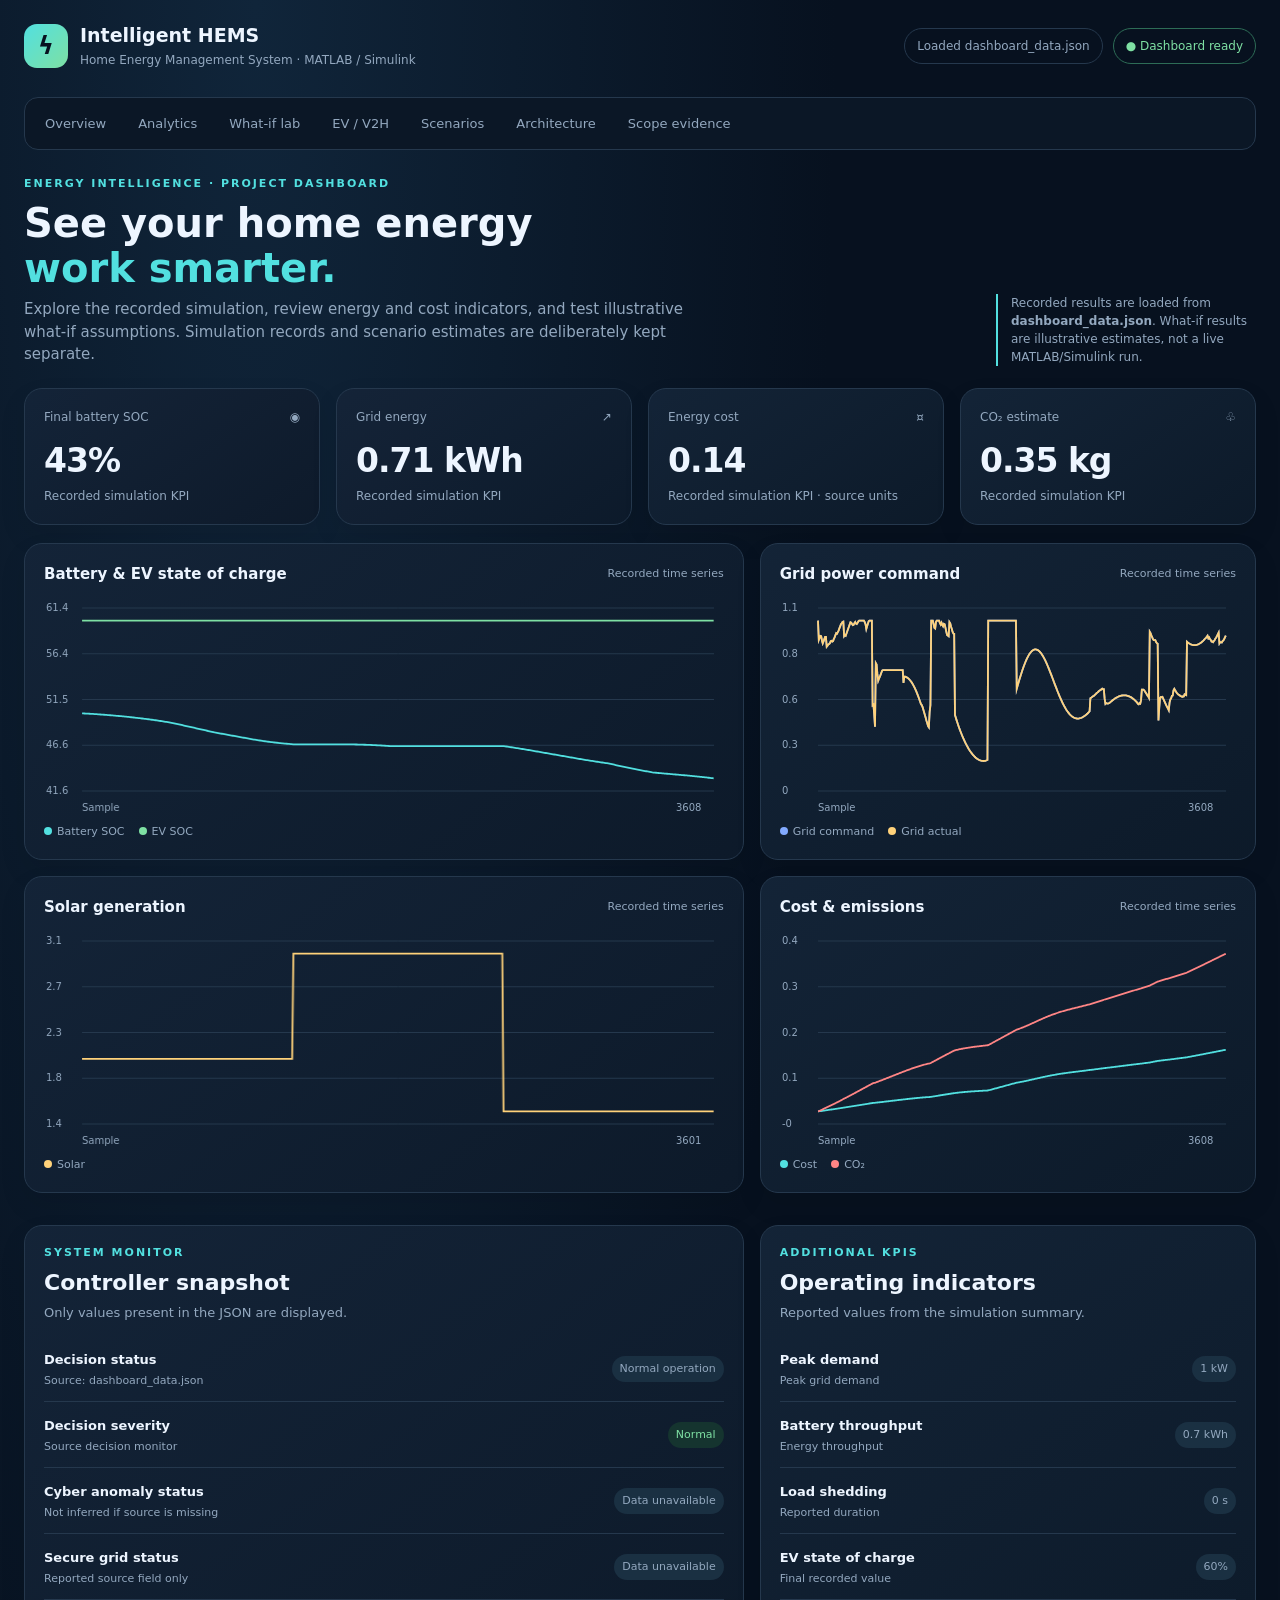
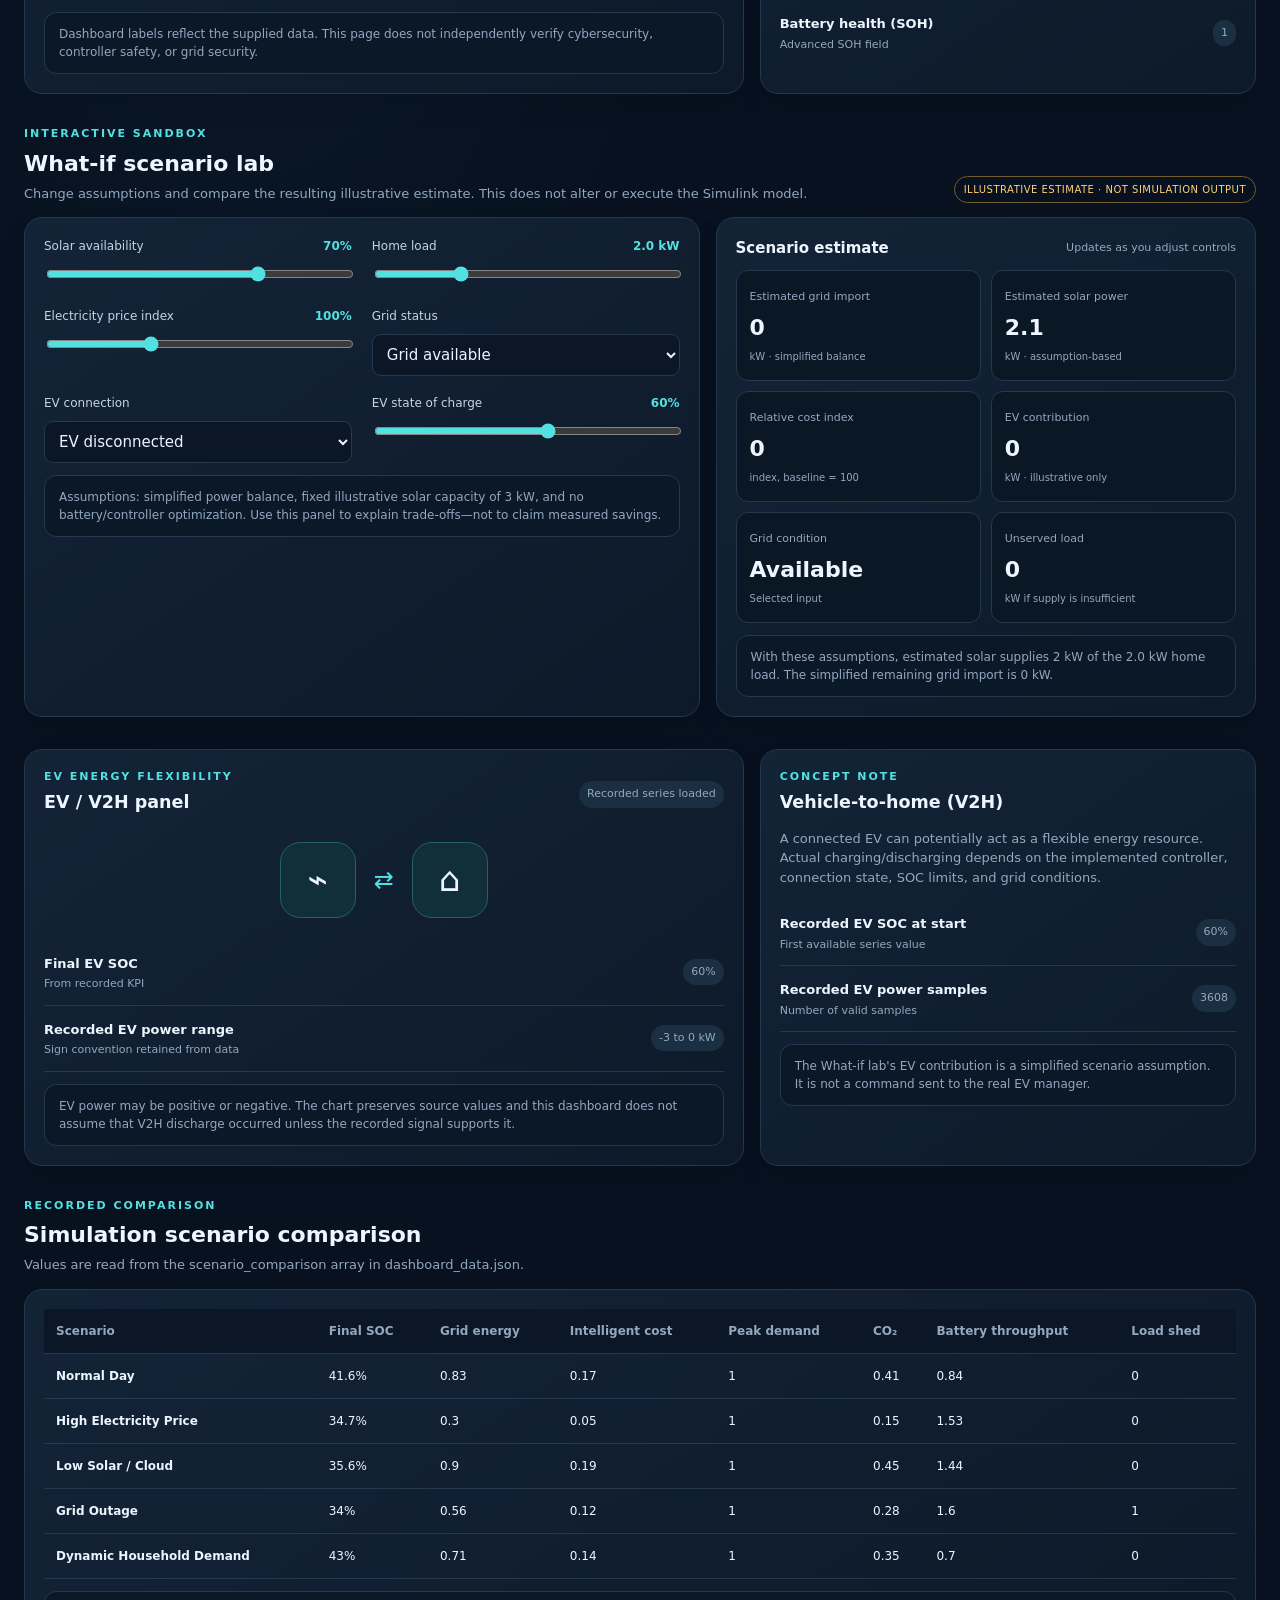
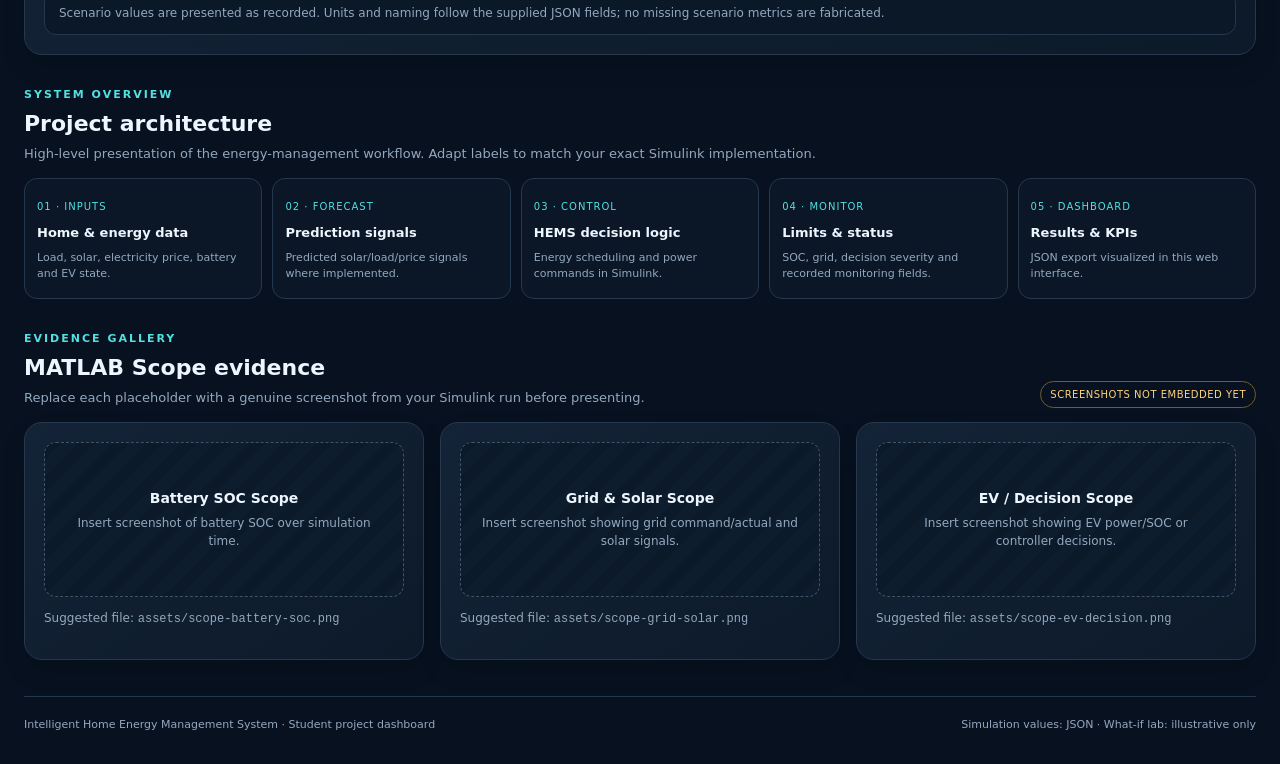
==== index.html @ 4e3b350b "fisst" ====
<!DOCTYPE html>
<html lang="en">
<head>
<meta charset="UTF-8">
<meta name="viewport" content="width=device-width, initial-scale=1.0">
<meta name="theme-color" content="#08111f">
<title>HEMS | Intelligent Home Energy Management</title>
<style>
:root{--bg:#07111f;--panel:#101d2d;--panel2:#142438;--line:#25384d;--text:#edf5ff;--muted:#93a8bf;--cyan:#52e0e0;--green:#7ee0a3;--amber:#ffd27a;--red:#ff8585;--blue:#82aaff}
*{box-sizing:border-box}html{scroll-behavior:smooth}body{margin:0;background:radial-gradient(ellipse at 20% 0%,#10253a 0,transparent 40%),var(--bg);color:var(--text);font:15px/1.5 Inter,ui-sans-serif,system-ui,-apple-system,Segoe UI,sans-serif}a{color:inherit;text-decoration:none}button,input,select{font:inherit}.shell{max-width:1440px;margin:auto;padding:24px}.topbar{display:flex;justify-content:space-between;align-items:center;gap:18px;flex-wrap:wrap;margin-bottom:28px}.brand{display:flex;align-items:center;gap:12px}.logo{width:44px;height:44px;display:grid;place-items:center;border-radius:13px;background:linear-gradient(135deg,var(--cyan),var(--green));color:#07111f;font-size:24px;font-weight:900}.brand h1{font-size:19px;line-height:1.2;margin:0}.brand p{margin:4px 0 0;color:var(--muted);font-size:12px}.top-actions{display:flex;align-items:center;gap:10px;flex-wrap:wrap}.pill{border:1px solid var(--line);padding:8px 12px;border-radius:999px;color:var(--muted);font-size:12px}.pill.live{color:var(--green);border-color:#2d6c56}.nav{display:flex;gap:6px;flex-wrap:wrap;margin-bottom:26px;padding:7px;border:1px solid var(--line);border-radius:14px;background:#0b1726}.nav a{padding:9px 13px;border-radius:9px;color:var(--muted);font-size:13px}.nav a:hover{background:var(--panel2);color:var(--text)}.hero{display:flex;justify-content:space-between;align-items:flex-end;gap:20px;margin-bottom:22px}.eyebrow{font-size:11px;letter-spacing:2px;text-transform:uppercase;color:var(--cyan);font-weight:800}.hero h2{font-size:clamp(27px,4vw,40px);line-height:1.12;margin:8px 0}.hero p{max-width:700px;color:var(--muted);margin:0}.hero-note{max-width:260px;color:var(--muted);font-size:12px;border-left:2px solid var(--cyan);padding-left:13px}.grid{display:grid;gap:16px}.kpis{grid-template-columns:repeat(4,minmax(0,1fr));margin-bottom:18px}.card{background:linear-gradient(145deg,rgba(20,36,56,.96),rgba(13,26,42,.96));border:1px solid var(--line);border-radius:18px;padding:19px;min-width:0;box-shadow:0 12px 28px #00000014}.kpi-label{font-size:12px;color:var(--muted);display:flex;justify-content:space-between;gap:8px}.kpi-value{font-size:clamp(24px,2.7vw,33px);font-weight:750;letter-spacing:-1px;margin:10px 0 2px;overflow-wrap:anywhere}.kpi-foot{font-size:12px;color:var(--muted)}.accent{color:var(--cyan)}.section{margin-top:32px;scroll-margin-top:18px}.section-head{display:flex;justify-content:space-between;align-items:flex-end;gap:15px;flex-wrap:wrap;margin-bottom:14px}.section-head h3{margin:4px 0 0;font-size:22px}.section-head p{margin:4px 0 0;color:var(--muted);font-size:13px}.two-col{grid-template-columns:minmax(0,1.45fr) minmax(300px,1fr)}.three-col{grid-template-columns:repeat(3,minmax(0,1fr))}.chart-card{min-height:280px}.chart-title{display:flex;justify-content:space-between;gap:12px;align-items:center;margin-bottom:10px}.chart-title h4{margin:0;font-size:15px}.chart-title span{font-size:11px;color:var(--muted)}canvas{width:100%;height:220px;display:block}.legend{display:flex;gap:14px;flex-wrap:wrap;font-size:11px;color:var(--muted);margin-top:8px}.dot{display:inline-block;width:8px;height:8px;border-radius:50%;margin-right:5px}.status-row{display:flex;align-items:center;justify-content:space-between;gap:12px;padding:12px 0;border-bottom:1px solid var(--line)}.status-row:last-child{border-bottom:0}.status-row strong{font-size:13px}.status-row small{display:block;color:var(--muted);font-size:11px;margin-top:2px}.status-tag{font-size:11px;border-radius:999px;padding:5px 8px;background:#1a3042;color:var(--muted);white-space:nowrap}.status-tag.ok{color:var(--green);background:#15342f}.status-tag.warn{color:var(--amber);background:#3a3020}.status-tag.bad{color:var(--red);background:#3a222b}.callout{padding:12px 14px;border-radius:12px;background:#0b1828;border:1px solid var(--line);color:var(--muted);font-size:12px;margin-top:12px}.lab-grid{grid-template-columns:minmax(0,1fr) minmax(300px,.8fr)}.controls{display:grid;grid-template-columns:1fr 1fr;gap:18px 20px}.control{min-width:0}.control label{display:flex;justify-content:space-between;gap:8px;font-size:12px;color:#c5d4e5;margin-bottom:9px}.control output{color:var(--cyan);font-weight:700}.control input[type=range]{width:100%;accent-color:var(--cyan)}.control select{width:100%;background:#0b1726;color:var(--text);border:1px solid var(--line);border-radius:9px;padding:10px}.toggle{display:flex;align-items:center;gap:9px;font-size:12px;color:#c5d4e5}.toggle input{accent-color:var(--cyan);width:16px;height:16px}.scenario-results{display:grid;grid-template-columns:1fr 1fr;gap:10px}.result{background:#0a1725;border:1px solid var(--line);border-radius:12px;padding:13px}.result span{font-size:11px;color:var(--muted)}.result strong{display:block;font-size:22px;margin-top:5px}.result small{color:var(--muted);font-size:10px}.lab-label{display:inline-flex;border:1px solid #735d2c;color:var(--amber);border-radius:999px;padding:5px 9px;font-size:10px;letter-spacing:.5px;text-transform:uppercase}.table-wrap{overflow-x:auto}table{width:100%;border-collapse:collapse;min-width:720px;font-size:12px}th,td{text-align:left;padding:13px 12px;border-bottom:1px solid var(--line);white-space:nowrap}th{color:var(--muted);font-weight:600;background:#0b1726}tbody tr:hover{background:#ffffff06}td:first-child{font-weight:650}.ev-head{display:flex;justify-content:space-between;align-items:center;gap:10px}.ev-graphic{margin:22px 0;display:flex;align-items:center;justify-content:center;gap:18px}.ev-icon{width:76px;height:76px;border-radius:20px;background:#102f38;display:grid;place-items:center;font-size:34px;border:1px solid #25606a}.arrow{font-size:24px;color:var(--cyan)}.soc-track{height:8px;background:#26394b;border-radius:99px;overflow:hidden;margin:9px 0}.soc-fill{height:100%;background:linear-gradient(90deg,var(--cyan),var(--green));width:60%;border-radius:99px}.architecture{display:grid;grid-template-columns:repeat(5,minmax(0,1fr));gap:10px}.arch-step{padding:15px 12px;border:1px solid var(--line);border-radius:13px;background:#0b1726;position:relative}.arch-step .num{font-size:10px;color:var(--cyan);letter-spacing:1px}.arch-step strong{display:block;font-size:13px;margin:7px 0}.arch-step p{font-size:11px;color:var(--muted);margin:0}.scopes{grid-template-columns:repeat(3,minmax(0,1fr))}.scope-placeholder{min-height:155px;display:grid;place-items:center;text-align:center;border:1px dashed #40536a;border-radius:12px;background:repeating-linear-gradient(135deg,#0c1928,#0c1928 12px,#0e1d2d 12px,#0e1d2d 24px);padding:20px;color:var(--muted);font-size:12px}.scope-placeholder strong{display:block;color:var(--text);font-size:14px;margin-bottom:5px}.footer{border-top:1px solid var(--line);margin-top:36px;padding:20px 0 8px;color:var(--muted);font-size:11px;display:flex;justify-content:space-between;gap:15px;flex-wrap:wrap}.empty{color:var(--muted);font-size:13px}.btn{border:1px solid #34717a;color:var(--cyan);background:#102a37;border-radius:10px;padding:9px 13px;cursor:pointer}.btn:hover{background:#173a48}.error{border:1px solid #7a4939;background:#301f1c;color:#ffc2a9;border-radius:12px;padding:13px;font-size:12px;margin-bottom:16px}
@media(max-width:1000px){.kpis{grid-template-columns:repeat(2,minmax(0,1fr))}.two-col,.lab-grid{grid-template-columns:1fr}.architecture{grid-template-columns:repeat(3,minmax(0,1fr))}.three-col{grid-template-columns:1fr 1fr}}
@media(max-width:620px){.shell{padding:14px}.hero{display:block}.hero-note{margin-top:16px}.kpis,.three-col,.scopes{grid-template-columns:1fr 1fr}.controls{grid-template-columns:1fr}.architecture{grid-template-columns:1fr 1fr}.card{padding:15px}.nav{gap:2px}.nav a{padding:8px;font-size:11px}.kpi-value{font-size:25px}}
@media(max-width:400px){.kpis,.three-col,.scopes,.architecture{grid-template-columns:1fr}.scenario-results{grid-template-columns:1fr 1fr}}
</style>
</head>
<body>
<div class="shell">
<header class="topbar">
  <div class="brand"><div class="logo">ϟ</div><div><h1>Intelligent HEMS</h1><p>Home Energy Management System · MATLAB / Simulink</p></div></div>
  <div class="top-actions"><span class="pill" id="dataStatus">Loading simulation data…</span><span class="pill live">● Dashboard ready</span></div>
</header>
<nav class="nav" aria-label="Main navigation">
  <a href="#overview">Overview</a><a href="#analytics">Analytics</a><a href="#scenario-lab">What-if lab</a><a href="#ev">EV / V2H</a><a href="#scenarios">Scenarios</a><a href="#architecture">Architecture</a><a href="#scope-evidence">Scope evidence</a>
</nav>
<section class="hero" id="overview">
  <div><div class="eyebrow">Energy intelligence · project dashboard</div><h2>See your home energy<br><span class="accent">work smarter.</span></h2><p>Explore the recorded simulation, review energy and cost indicators, and test illustrative what-if assumptions. Simulation records and scenario estimates are deliberately kept separate.</p></div>
  <div class="hero-note">Recorded results are loaded from <strong>dashboard_data.json</strong>. What-if results are illustrative estimates, not a live MATLAB/Simulink run.</div>
</section>
<div id="loadError" hidden></div>
<section class="grid kpis" aria-label="Key performance indicators">
  <article class="card"><div class="kpi-label">Final battery SOC <span>◉</span></div><div class="kpi-value" id="kpiSoc">—</div><div class="kpi-foot">Recorded simulation KPI</div></article>
  <article class="card"><div class="kpi-label">Grid energy <span>↗</span></div><div class="kpi-value" id="kpiGrid">—</div><div class="kpi-foot">Recorded simulation KPI</div></article>
  <article class="card"><div class="kpi-label">Energy cost <span>¤</span></div><div class="kpi-value" id="kpiCost">—</div><div class="kpi-foot">Recorded simulation KPI · source units</div></article>
  <article class="card"><div class="kpi-label">CO₂ estimate <span>♧</span></div><div class="kpi-value" id="kpiCo2">—</div><div class="kpi-foot">Recorded simulation KPI</div></article>
</section>
<section class="grid two-col" id="analytics">
  <article class="card chart-card"><div class="chart-title"><h4>Battery & EV state of charge</h4><span>Recorded time series</span></div><canvas id="socChart" aria-label="Battery and EV state of charge chart"></canvas><div class="legend"><span><i class="dot" style="background:#52e0e0"></i>Battery SOC</span><span><i class="dot" style="background:#7ee0a3"></i>EV SOC</span></div></article>
  <article class="card chart-card"><div class="chart-title"><h4>Grid power command</h4><span>Recorded time series</span></div><canvas id="gridChart" aria-label="Grid power command chart"></canvas><div class="legend"><span><i class="dot" style="background:#82aaff"></i>Grid command</span><span><i class="dot" style="background:#ffd27a"></i>Grid actual</span></div></article>
  <article class="card chart-card"><div class="chart-title"><h4>Solar generation</h4><span>Recorded time series</span></div><canvas id="solarChart" aria-label="Solar generation chart"></canvas><div class="legend"><span><i class="dot" style="background:#ffd27a"></i>Solar</span></div></article>
  <article class="card chart-card"><div class="chart-title"><h4>Cost & emissions</h4><span>Recorded time series</span></div><canvas id="costChart" aria-label="Cost and emissions chart"></canvas><div class="legend"><span><i class="dot" style="background:#52e0e0"></i>Cost</span><span><i class="dot" style="background:#ff8585"></i>CO₂</span></div></article>
</section>
<section class="section grid two-col">
  <article class="card"><div class="section-head"><div><div class="eyebrow">System monitor</div><h3>Controller snapshot</h3><p>Only values present in the JSON are displayed.</p></div></div>
    <div class="status-row"><div><strong>Decision status</strong><small id="decisionDetail">Loaded from simulation data</small></div><span class="status-tag" id="decisionTag">—</span></div>
    <div class="status-row"><div><strong>Decision severity</strong><small>Source decision monitor</small></div><span class="status-tag" id="severityTag">—</span></div>
    <div class="status-row"><div><strong>Cyber anomaly status</strong><small>Not inferred if source is missing</small></div><span class="status-tag" id="cyberTag">—</span></div>
    <div class="status-row"><div><strong>Secure grid status</strong><small>Reported source field only</small></div><span class="status-tag" id="secureTag">—</span></div>
    <div class="callout">Dashboard labels reflect the supplied data. This page does not independently verify cybersecurity, controller safety, or grid security.</div>
  </article>
  <article class="card"><div class="section-head"><div><div class="eyebrow">Additional KPIs</div><h3>Operating indicators</h3><p>Reported values from the simulation summary.</p></div></div>
    <div class="status-row"><div><strong>Peak demand</strong><small>Peak grid demand</small></div><span class="status-tag" id="extraPeak">—</span></div>
    <div class="status-row"><div><strong>Battery throughput</strong><small>Energy throughput</small></div><span class="status-tag" id="extraThroughput">—</span></div>
    <div class="status-row"><div><strong>Load shedding</strong><small>Reported duration</small></div><span class="status-tag" id="extraShed">—</span></div>
    <div class="status-row"><div><strong>EV state of charge</strong><small>Final recorded value</small></div><span class="status-tag" id="extraEv">—</span></div>
    <div class="status-row"><div><strong>Battery health (SOH)</strong><small>Advanced SOH field</small></div><span class="status-tag" id="extraSoh">—</span></div>
  </article>
</section>
<section class="section" id="scenario-lab">
  <div class="section-head"><div><div class="eyebrow">Interactive sandbox</div><h3>What-if scenario lab</h3><p>Change assumptions and compare the resulting illustrative estimate. This does not alter or execute the Simulink model.</p></div><span class="lab-label">Illustrative estimate · not simulation output</span></div>
  <div class="grid lab-grid">
    <article class="card"><div class="controls">
      <div class="control"><label for="solarRange">Solar availability <output id="solarOut">70%</output></label><input id="solarRange" type="range" min="0" max="100" value="70"></div>
      <div class="control"><label for="loadRange">Home load <output id="loadOut">2.0 kW</output></label><input id="loadRange" type="range" min="0.5" max="6" step="0.1" value="2"></div>
      <div class="control"><label for="priceRange">Electricity price index <output id="priceOut">100%</output></label><input id="priceRange" type="range" min="50" max="200" step="5" value="100"></div>
      <div class="control"><label for="gridSelect">Grid status</label><select id="gridSelect"><option value="1">Grid available</option><option value="0">Grid unavailable</option></select></div>
      <div class="control"><label for="evSelect">EV connection</label><select id="evSelect"><option value="0">EV disconnected</option><option value="1">EV connected</option></select></div>
      <div class="control"><label for="evRange">EV state of charge <output id="evOut">60%</output></label><input id="evRange" type="range" min="20" max="90" value="60"></div>
    </div><div class="callout">Assumptions: simplified power balance, fixed illustrative solar capacity of 3 kW, and no battery/controller optimization. Use this panel to explain trade-offs—not to claim measured savings.</div></article>
    <article class="card"><div class="chart-title"><h4>Scenario estimate</h4><span>Updates as you adjust controls</span></div>
      <div class="scenario-results">
        <div class="result"><span>Estimated grid import</span><strong id="whatGrid">—</strong><small>kW · simplified balance</small></div>
        <div class="result"><span>Estimated solar power</span><strong id="whatSolar">—</strong><small>kW · assumption-based</small></div>
        <div class="result"><span>Relative cost index</span><strong id="whatCost">—</strong><small>index, baseline = 100</small></div>
        <div class="result"><span>EV contribution</span><strong id="whatEv">—</strong><small>kW · illustrative only</small></div>
        <div class="result"><span>Grid condition</span><strong id="whatStatus">—</strong><small>Selected input</small></div>
        <div class="result"><span>Unserved load</span><strong id="whatUnserved">—</strong><small>kW if supply is insufficient</small></div>
      </div><div class="callout" id="whatNarrative">Adjust a control to see the estimate.</div>
    </article>
  </div>
</section>
<section class="section grid two-col" id="ev">
  <article class="card"><div class="ev-head"><div><div class="eyebrow">EV energy flexibility</div><h3 style="margin:4px 0">EV / V2H panel</h3></div><span class="status-tag" id="evConnTag">Recorded data</span></div>
    <div class="ev-graphic"><div class="ev-icon">⌁</div><div class="arrow">⇄</div><div class="ev-icon">⌂</div></div>
    <div class="status-row"><div><strong>Final EV SOC</strong><small>From recorded KPI</small></div><span class="status-tag" id="evFinalSoc">—</span></div>
    <div class="status-row"><div><strong>Recorded EV power range</strong><small>Sign convention retained from data</small></div><span class="status-tag" id="evPowerRange">—</span></div>
    <div class="callout">EV power may be positive or negative. The chart preserves source values and this dashboard does not assume that V2H discharge occurred unless the recorded signal supports it.</div>
  </article>
  <article class="card"><div class="eyebrow">Concept note</div><h3 style="margin:4px 0 10px">Vehicle-to-home (V2H)</h3><p style="color:var(--muted);font-size:13px">A connected EV can potentially act as a flexible energy resource. Actual charging/discharging depends on the implemented controller, connection state, SOC limits, and grid conditions.</p>
    <div class="status-row"><div><strong>Recorded EV SOC at start</strong><small>First available series value</small></div><span class="status-tag" id="evStartSoc">—</span></div>
    <div class="status-row"><div><strong>Recorded EV power samples</strong><small>Number of valid samples</small></div><span class="status-tag" id="evSamples">—</span></div>
    <div class="callout">The What-if lab's EV contribution is a simplified scenario assumption. It is not a command sent to the real EV manager.</div>
  </article>
</section>
<section class="section" id="scenarios">
  <div class="section-head"><div><div class="eyebrow">Recorded comparison</div><h3>Simulation scenario comparison</h3><p>Values are read from the scenario_comparison array in dashboard_data.json.</p></div></div>
  <article class="card"><div class="table-wrap"><table><thead><tr><th>Scenario</th><th>Final SOC</th><th>Grid energy</th><th>Intelligent cost</th><th>Peak demand</th><th>CO₂</th><th>Battery throughput</th><th>Load shed</th></tr></thead><tbody id="scenarioRows"><tr><td colspan="8" class="empty">Waiting for simulation data…</td></tr></tbody></table></div><div class="callout">Scenario values are presented as recorded. Units and naming follow the supplied JSON fields; no missing scenario metrics are fabricated.</div></article>
</section>
<section class="section" id="architecture">
  <div class="section-head"><div><div class="eyebrow">System overview</div><h3>Project architecture</h3><p>High-level presentation of the energy-management workflow. Adapt labels to match your exact Simulink implementation.</p></div></div>
  <div class="architecture">
    <div class="arch-step"><span class="num">01 · INPUTS</span><strong>Home & energy data</strong><p>Load, solar, electricity price, battery and EV state.</p></div>
    <div class="arch-step"><span class="num">02 · FORECAST</span><strong>Prediction signals</strong><p>Predicted solar/load/price signals where implemented.</p></div>
    <div class="arch-step"><span class="num">03 · CONTROL</span><strong>HEMS decision logic</strong><p>Energy scheduling and power commands in Simulink.</p></div>
    <div class="arch-step"><span class="num">04 · MONITOR</span><strong>Limits & status</strong><p>SOC, grid, decision severity and recorded monitoring fields.</p></div>
    <div class="arch-step"><span class="num">05 · DASHBOARD</span><strong>Results & KPIs</strong><p>JSON export visualized in this web interface.</p></div>
  </div>
</section>
<section class="section" id="scope-evidence">
  <div class="section-head"><div><div class="eyebrow">Evidence gallery</div><h3>MATLAB Scope evidence</h3><p>Replace each placeholder with a genuine screenshot from your Simulink run before presenting.</p></div><span class="lab-label">Screenshots not embedded yet</span></div>
  <div class="grid scopes">
    <article class="card"><div class="scope-placeholder"><div><strong>Battery SOC Scope</strong>Insert screenshot of battery SOC over simulation time.</div></div><p style="font-size:12px;color:var(--muted)">Suggested file: <code>assets/scope-battery-soc.png</code></p></article>
    <article class="card"><div class="scope-placeholder"><div><strong>Grid & Solar Scope</strong>Insert screenshot showing grid command/actual and solar signals.</div></div><p style="font-size:12px;color:var(--muted)">Suggested file: <code>assets/scope-grid-solar.png</code></p></article>
    <article class="card"><div class="scope-placeholder"><div><strong>EV / Decision Scope</strong>Insert screenshot showing EV power/SOC or controller decisions.</div></div><p style="font-size:12px;color:var(--muted)">Suggested file: <code>assets/scope-ev-decision.png</code></p></article>
  </div>
</section>
<footer class="footer"><span>Intelligent Home Energy Management System · Student project dashboard</span><span>Simulation values: JSON · What-if lab: illustrative only</span></footer>
</div>
<script>
'use strict';
const $ = id => document.getElementById(id);
let data = null;
const isNum = v => typeof v === 'number' && Number.isFinite(v);
function pick(obj, keys){for(const k of keys){if(obj && obj[k] !== undefined && obj[k] !== null && obj[k] !== '') return obj[k]}return null}
function arr(key){return data && Array.isArray(data[key]) ? data[key].filter(isNum) : []}
function fmt(v,d=2){return isNum(v)?v.toLocaleString(undefined,{maximumFractionDigits:d,minimumFractionDigits:0}):'Data unavailable'}
function pct(v){return isNum(v)?fmt(v<=1&&v>=0?v*100:v,1)+'%':'Data unavailable'}
function setText(id,text){$(id).textContent=text}
function tag(id,value){const el=$(id);el.textContent=value===null||value===undefined||value===''?'Data unavailable':String(value);el.className='status-tag';if(value!==null&&value!==undefined){const s=String(value).toLowerCase();if(['normal','secure','connected','available','none','false','0'].includes(s))el.classList.add('ok');else if(['warning','moderate','anomaly','unavailable','disconnected'].some(x=>s.includes(x)))el.classList.add('warn');else if(['critical','high','unsafe','true'].includes(s))el.classList.add('bad')}}
function getKpi(key, topKey){return pick(data?.kpi,[key]) ?? pick(data,[topKey])}
function normalizeSoc(v){if(!isNum(v))return null;return v>=0&&v<=1?v*100:v}
function drawChart(id,series){
 const c=$(id),ctx=c.getContext('2d'),rect=c.getBoundingClientRect(),dpr=window.devicePixelRatio||1;
 c.width=Math.max(280,rect.width)*dpr;c.height=220*dpr;ctx.scale(dpr,dpr);
 const w=c.width/dpr,h=220,p={l:38,r:10,t:12,b:25},pw=w-p.l-p.r,ph=h-p.t-p.b;
 ctx.clearRect(0,0,w,h);ctx.font='10px system-ui';ctx.lineWidth=1;
 const vals=series.flatMap(s=>s.values.filter(isNum));if(!vals.length){ctx.fillStyle='#93a8bf';ctx.fillText('Data unavailable',p.l+8,h/2);return}
 let min=Math.min(...vals),max=Math.max(...vals);if(min===max){min-=1;max+=1}const pad=(max-min)*.08;min-=pad;max+=pad;
 ctx.strokeStyle='#25384d';ctx.fillStyle='#93a8bf';
 for(let i=0;i<=4;i++){let y=p.t+ph*i/4;ctx.beginPath();ctx.moveTo(p.l,y);ctx.lineTo(w-p.r,y);ctx.stroke();ctx.fillText(fmt(max-(max-min)*i/4,1),2,y+3)}
 series.forEach(s=>{const v=s.values;if(!v.length)return;ctx.strokeStyle=s.color;ctx.lineWidth=1.8;ctx.beginPath();let started=false;const stride=Math.max(1,Math.ceil(v.length/600));for(let i=0;i<v.length;i+=stride){const n=v[i];if(!isNum(n))continue;const x=p.l+(i/Math.max(1,v.length-1))*pw,y=p.t+(max-n)/(max-min)*ph;if(!started){ctx.moveTo(x,y);started=true}else ctx.lineTo(x,y)}ctx.stroke()});
 ctx.fillStyle='#93a8bf';ctx.fillText('Sample',p.l,h-5);ctx.fillText(String(Math.max(...series.map(s=>s.values.length))),w-48,h-5);
}
function renderCharts(){
 const battery=arr('soc').map(normalizeSoc),ev=arr('ev_soc').map(normalizeSoc);
 drawChart('socChart',[{values:battery,color:'#52e0e0'},{values:ev,color:'#7ee0a3'}]);
 drawChart('gridChart',[{values:arr('grid_command'),color:'#82aaff'},{values:arr('grid_actual'),color:'#ffd27a'}]);
 drawChart('solarChart',[{values:arr('solar'),color:'#ffd27a'}]);
 drawChart('costChart',[{values:arr('cost'),color:'#52e0e0'},{values:arr('co2'),color:'#ff8585'}]);
}
function renderScenarios(){
 const rows=Array.isArray(data?.scenario_comparison)?data.scenario_comparison:[];
 $('scenarioRows').innerHTML='';
 if(!rows.length){$('scenarioRows').innerHTML='<tr><td colspan="8" class="empty">Data unavailable: no scenario_comparison records found.</td></tr>';return}
 rows.forEach(r=>{const tr=document.createElement('tr');const vals=[
 pick(r,['Scenario_Name','Scenario']), pct(pick(r,['Final_SOC_Percent'])),
 fmt(pick(r,['Grid_Energy_kWh'])),fmt(pick(r,['Intelligent_Cost'])),
 fmt(pick(r,['Peak_Demand_kW'])),fmt(pick(r,['CO2_kg'])),
 fmt(pick(r,['Battery_Throughput_kWh'])),fmt(pick(r,['Load_Shed_Duration_s']))
 ];vals.forEach(v=>{const td=document.createElement('td');td.textContent=v===null?'Data unavailable':String(v);tr.appendChild(td)});$('scenarioRows').appendChild(tr)})
}
function renderData(){
 const k=data.kpi||{};
 setText('kpiSoc',pct(getKpi('final_soc','final_soc')));
 setText('kpiGrid',fmt(getKpi('grid_energy_kwh','grid_energy_kwh'))+' kWh');
 setText('kpiCost',fmt(getKpi('cost','cost')));
 setText('kpiCo2',fmt(getKpi('co2_kg','co2_kg'))+' kg');
 const decision=pick(data,['decision_label'])??pick(k,['decision_code']);
 const severity=pick(data,['severity_label'])??pick(k,['decision_severity']);
 setText('decisionDetail',decision===null?'No decision label supplied':'Source: dashboard_data.json');
 tag('decisionTag',decision);tag('severityTag',severity);
 const cyber=data.cyber||{};
 tag('cyberTag',pick(cyber,['anomaly_status']));
 tag('secureTag',pick(cyber,['secure_grid_status']));
 setText('extraPeak',fmt(getKpi('peak_kw','peak_kw'))+' kW');
 setText('extraThroughput',fmt(getKpi('battery_throughput_kwh','battery_throughput_kwh'))+' kWh');
 setText('extraShed',fmt(getKpi('load_shedding_seconds','load_shedding_seconds'))+' s');
 setText('extraEv',pct(getKpi('ev_soc','ev_soc')));
 setText('extraSoh',fmt(getKpi('advanced_soh','advanced_soh')));
 const evs=arr('ev_soc'),evp=arr('ev_power');
 setText('evFinalSoc',evs.length?pct(normalizeSoc(evs[evs.length-1])):'Data unavailable');
 setText('evStartSoc',evs.length?pct(normalizeSoc(evs[0])):'Data unavailable');
 setText('evSamples',String(evp.length));
 setText('evPowerRange',evp.length?fmt(Math.min(...evp))+' to '+fmt(Math.max(...evp))+' kW':'Data unavailable');
 tag('evConnTag',pick(data,['scenario'])!==null?'Recorded series loaded':'Recorded data unavailable');
 setText('dataStatus','Loaded dashboard_data.json');
 renderScenarios();renderCharts();
}
function renderWhatIf(){
 const solar=+$('solarRange').value,load=+$('loadRange').value,price=+$('priceRange').value,grid=+$('gridSelect').value,evOn=+$('evSelect').value,evSoc=+$('evRange').value;
 setText('solarOut',solar+'%');setText('loadOut',load.toFixed(1)+' kW');setText('priceOut',price+'%');setText('evOut',evSoc+'%');
 const solarKw=3*solar/100;
 const evKw=evOn&&evSoc>30?Math.min(1.5,(evSoc-20)/10*0.25):0;
 const net=load-solarKw-evKw;
 const gridImport=grid?Math.max(0,net):0;
 const unserved=grid?0:Math.max(0,net);
 const costIndex=grid?gridImport*price/100*100:0;
 setText('whatGrid',fmt(gridImport,2));setText('whatSolar',fmt(solarKw,2));setText('whatCost',fmt(costIndex,1));setText('whatEv',fmt(evKw,2));setText('whatStatus',grid?'Available':'Unavailable');setText('whatUnserved',fmt(unserved,2));
 setText('whatNarrative',grid?`With these assumptions, estimated solar supplies ${fmt(Math.min(load,solarKw),2)} kW of the ${load.toFixed(1)} kW home load${evKw>0?`, and the illustrative EV contribution is ${fmt(evKw,2)} kW`:''}. The simplified remaining grid import is ${fmt(gridImport,2)} kW.`:`The grid is selected as unavailable. Under this simplified balance, estimated unserved load is ${fmt(unserved,2)} kW. This is not a prediction from the Simulink controller.`);
}
async function loadData(){
 try{
  const response=await fetch('./dashboard_data.json',{cache:'no-store'});
  if(!response.ok)throw new Error('HTTP '+response.status);
  data=await response.json();renderData();
 }catch(err){
  setText('dataStatus','Simulation data not loaded');
  $('loadError').hidden=false;$('loadError').className='error';
  $('loadError').textContent='Could not load dashboard_data.json. Keep it beside index.html and open the site using VS Code Live Server (not by double-clicking the HTML file). Details: '+err.message;
  ['kpiSoc','kpiGrid','kpiCost','kpiCo2','decisionTag','severityTag','cyberTag','secureTag','extraPeak','extraThroughput','extraShed','extraEv','extraSoh','evFinalSoc','evStartSoc','evSamples','evPowerRange'].forEach(id=>setText(id,'Data unavailable'));
  renderCharts();
 }
}
['solarRange','loadRange','priceRange','gridSelect','evSelect','evRange'].forEach(id=>$(id).addEventListener('input',renderWhatIf));
window.addEventListener('resize',()=>{if(data)renderCharts()});
renderWhatIf();loadData();
</script>
</body>
</html>
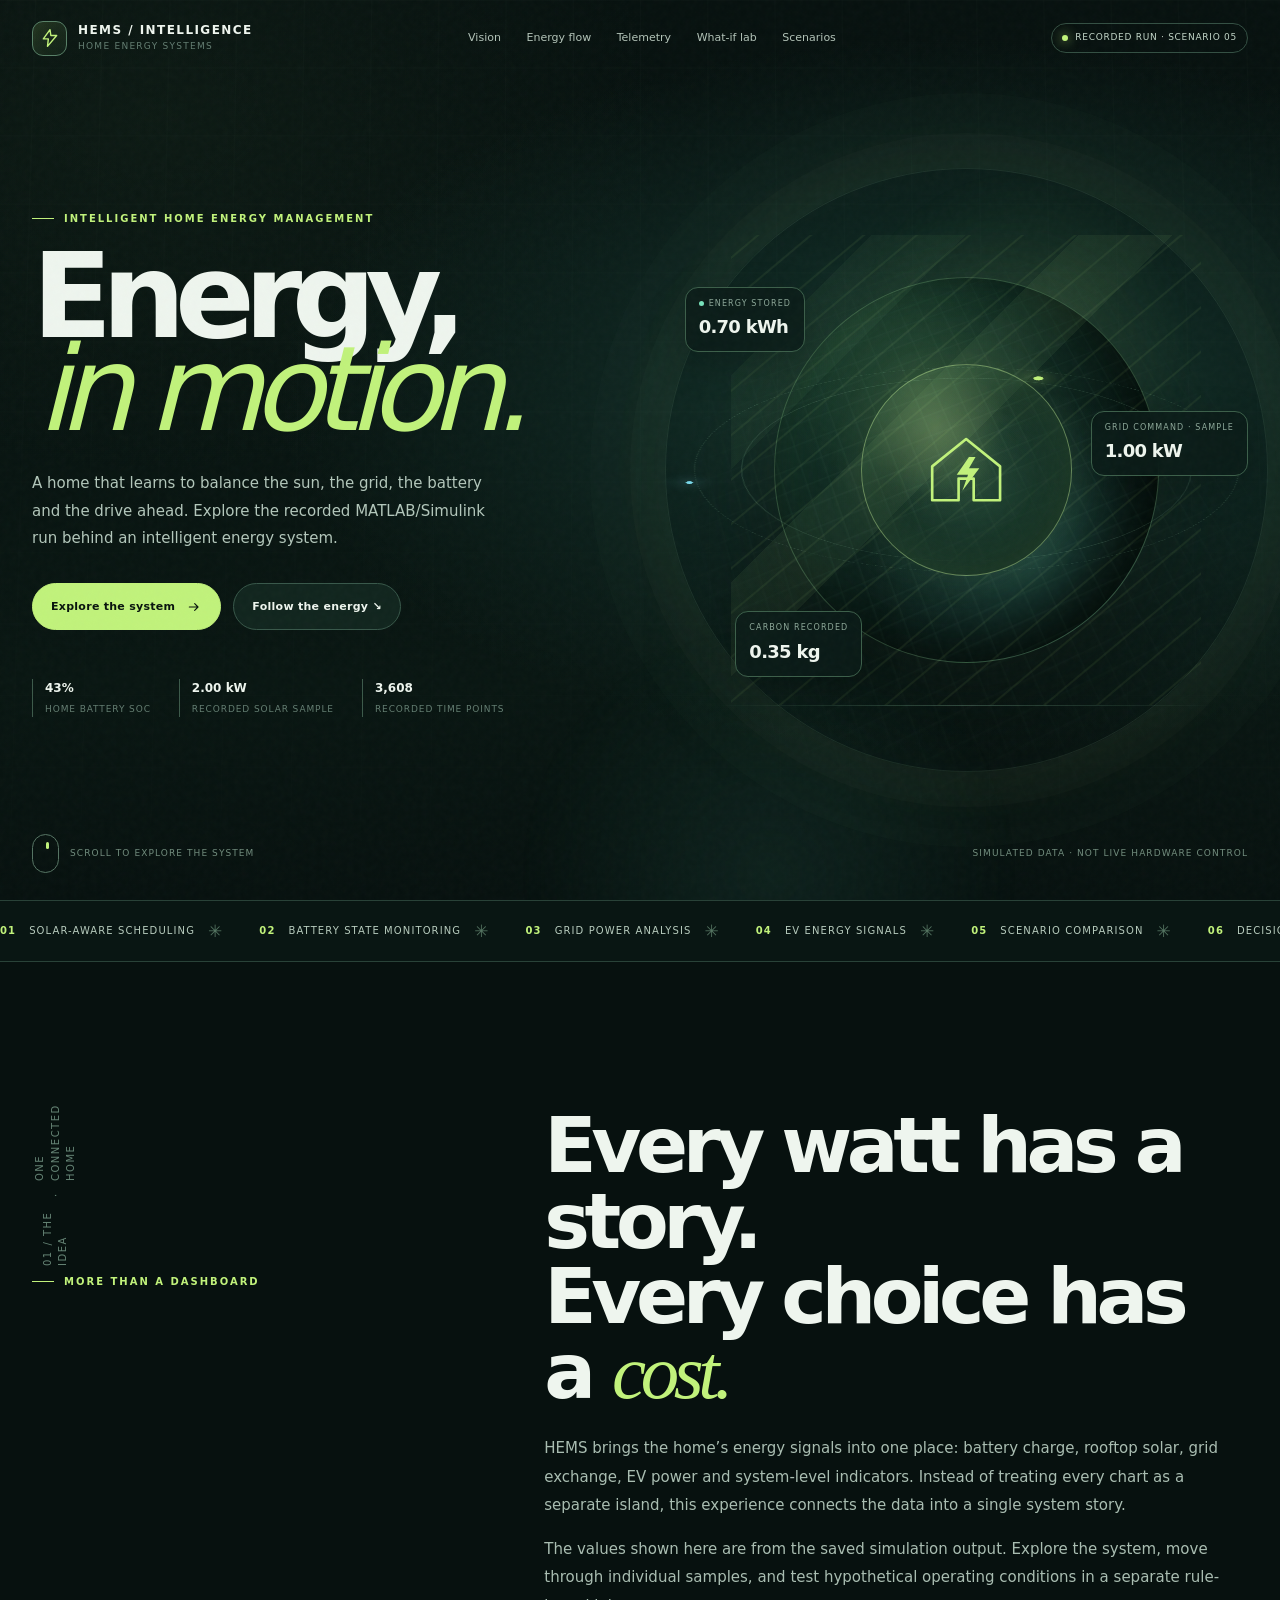
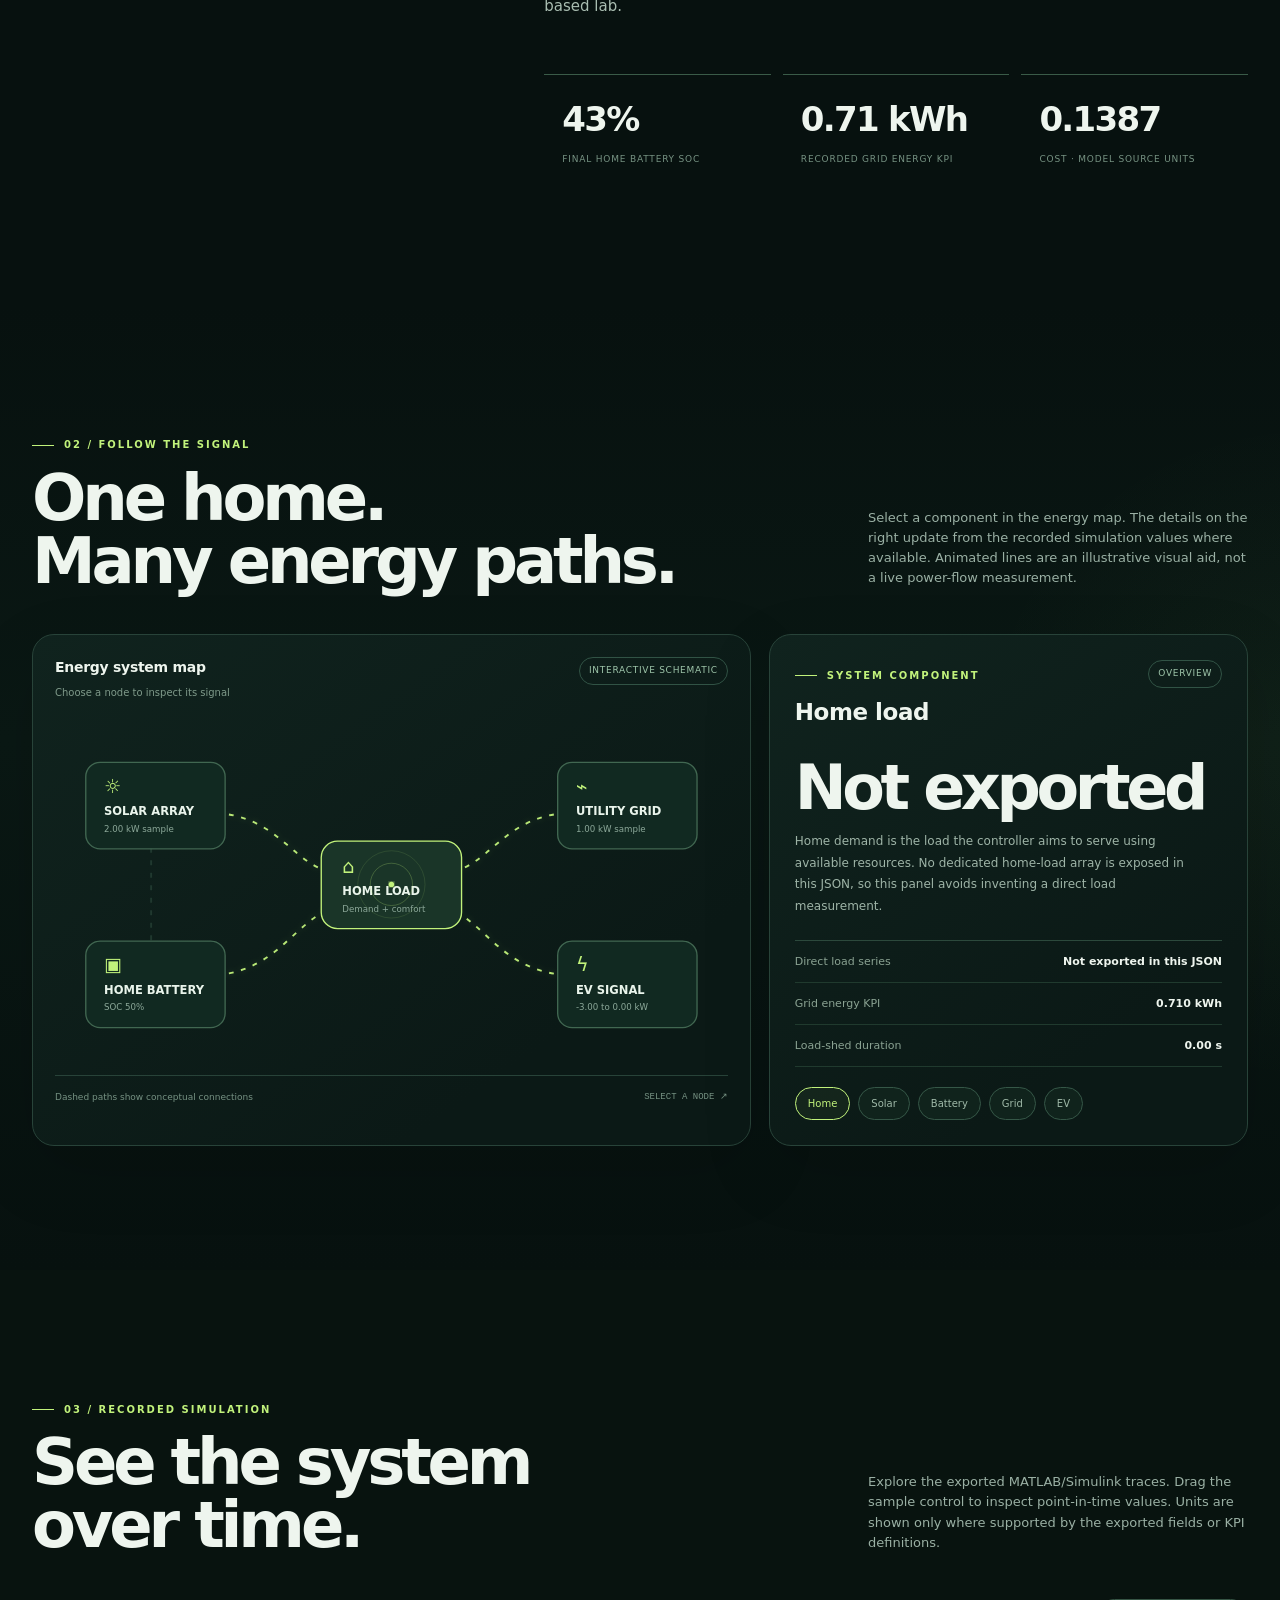
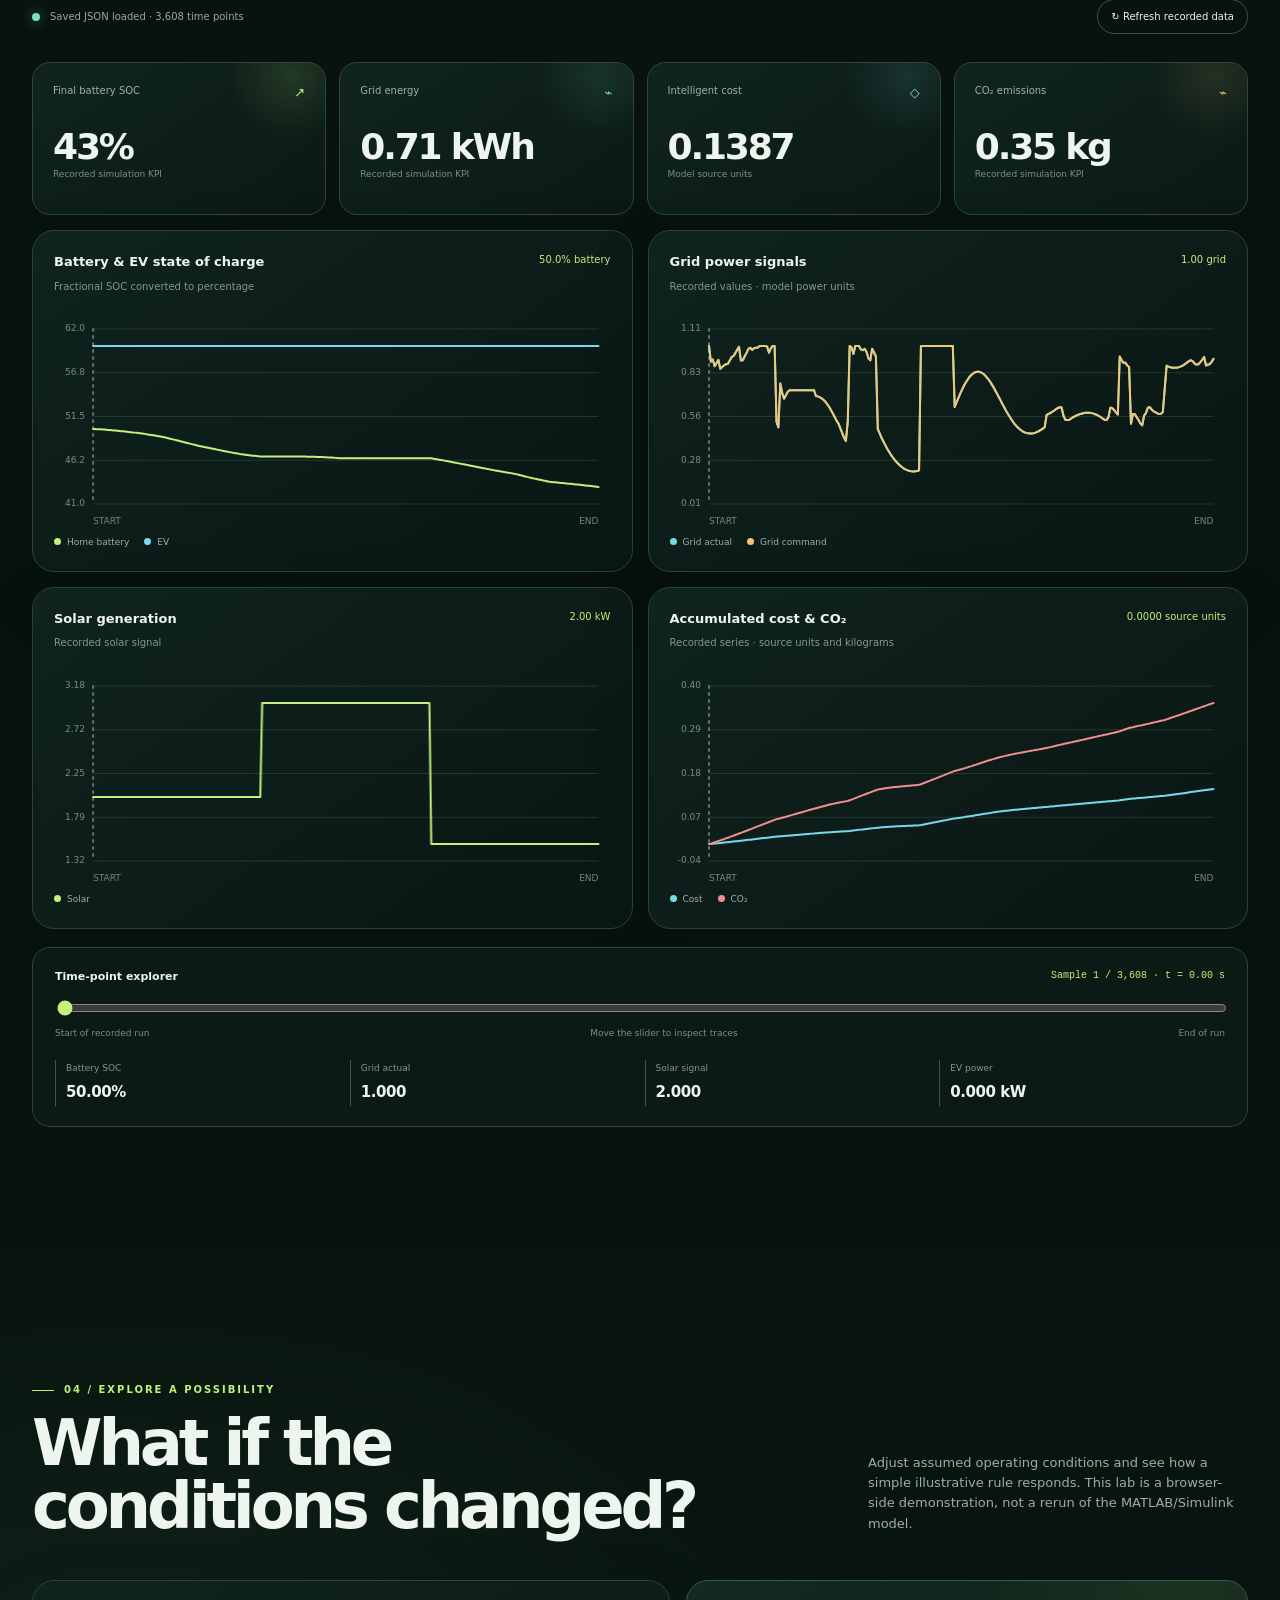
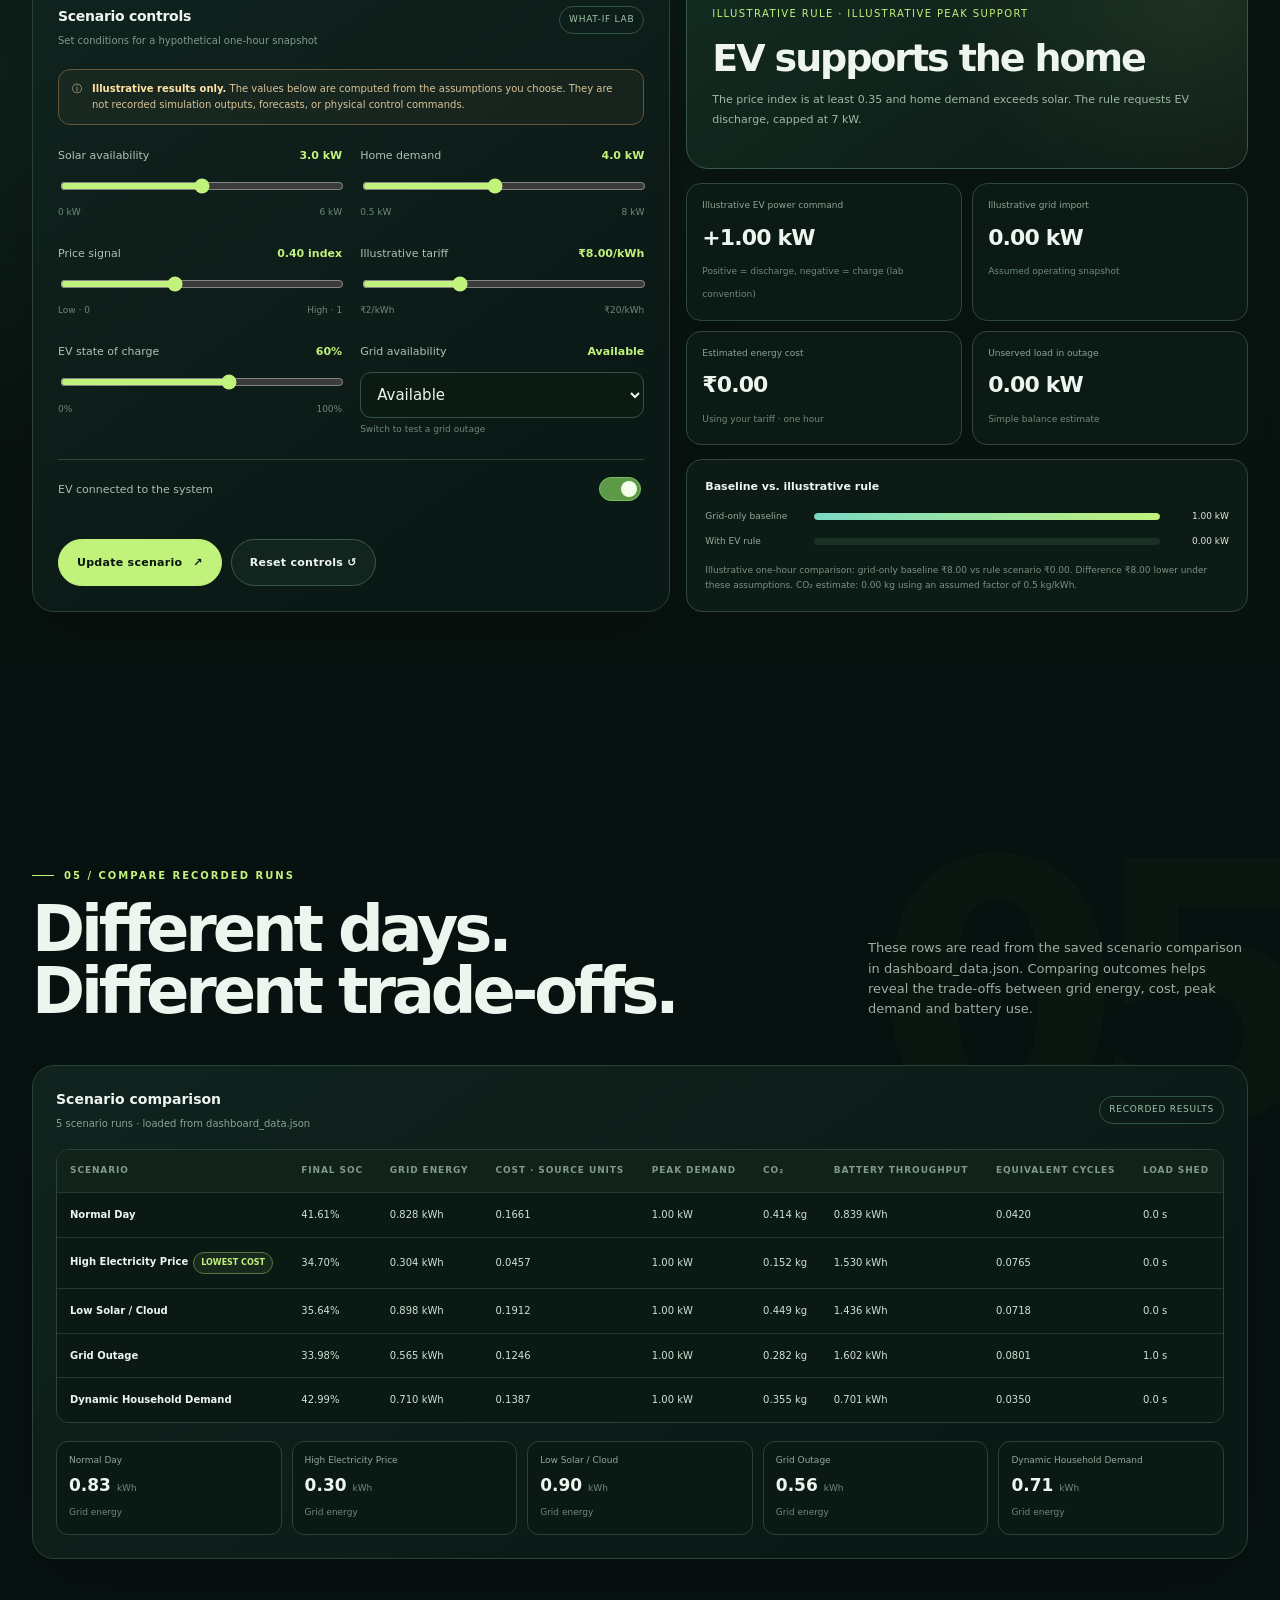
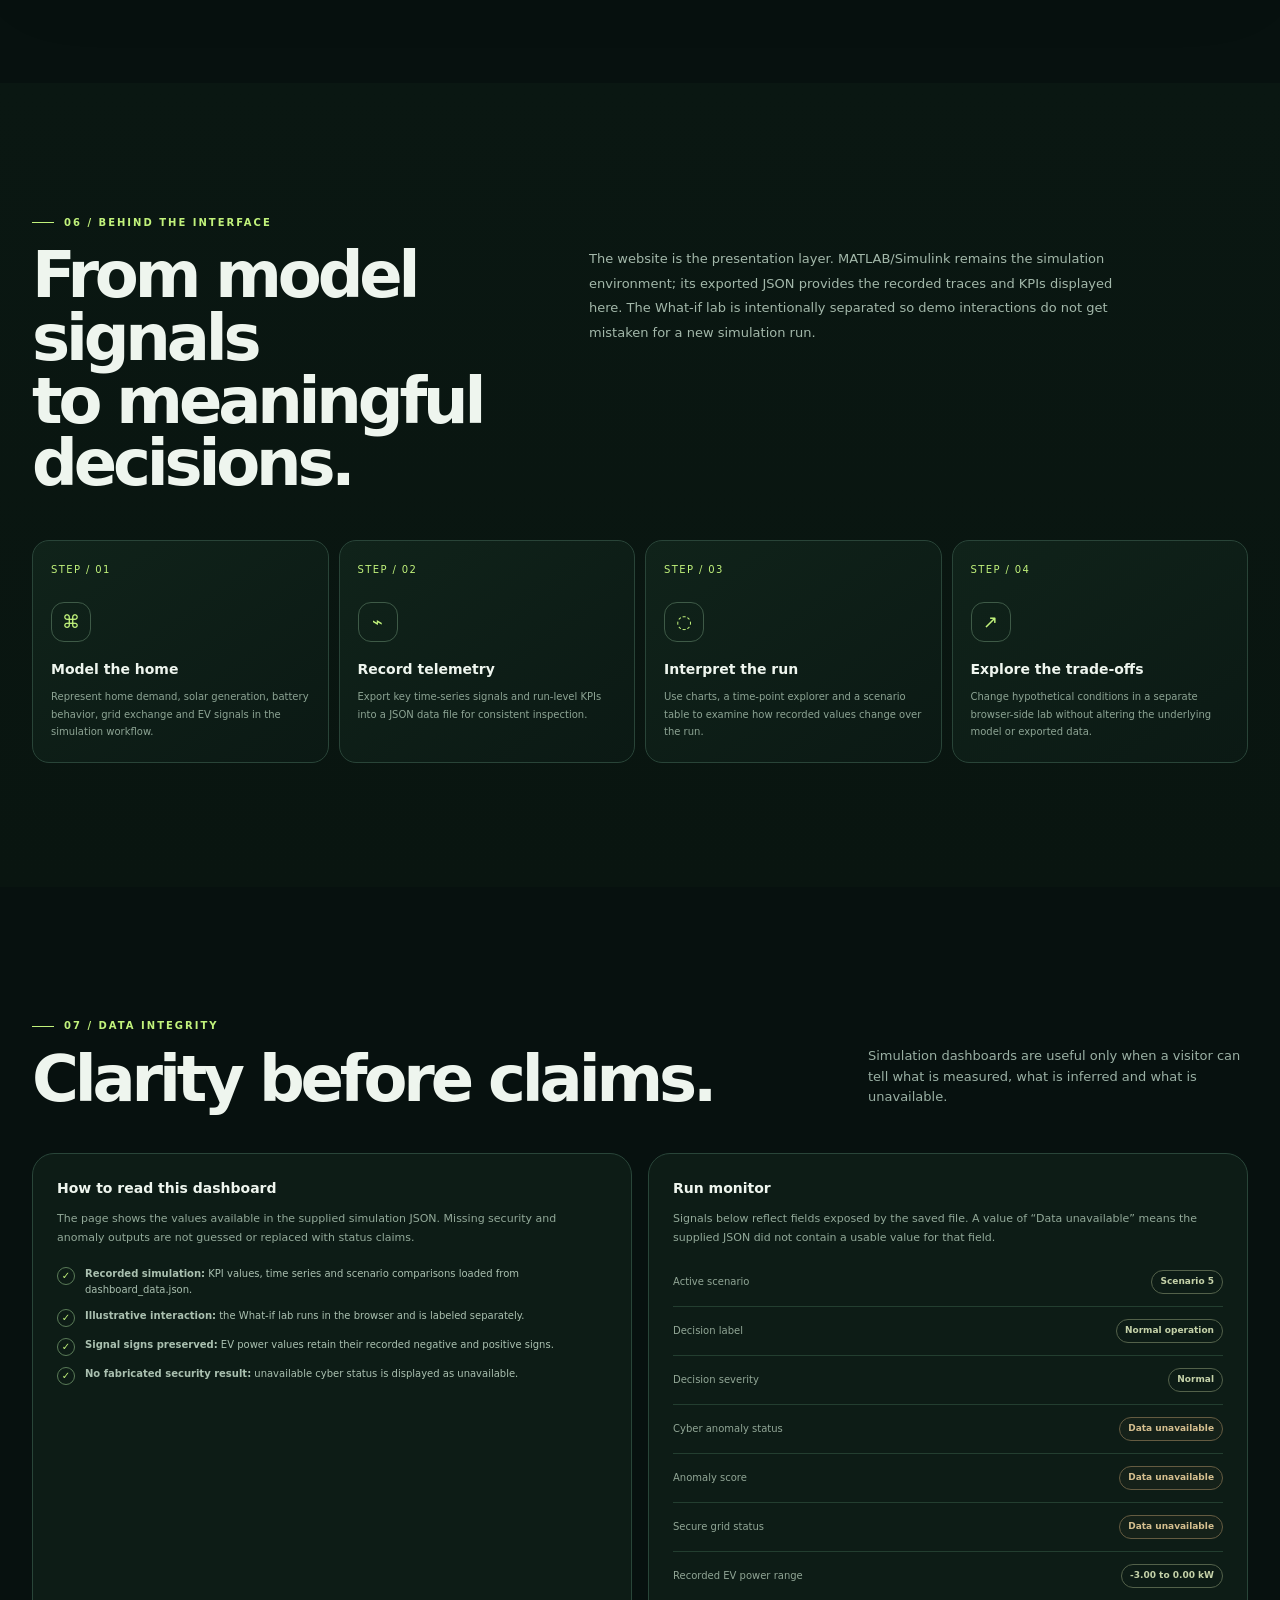
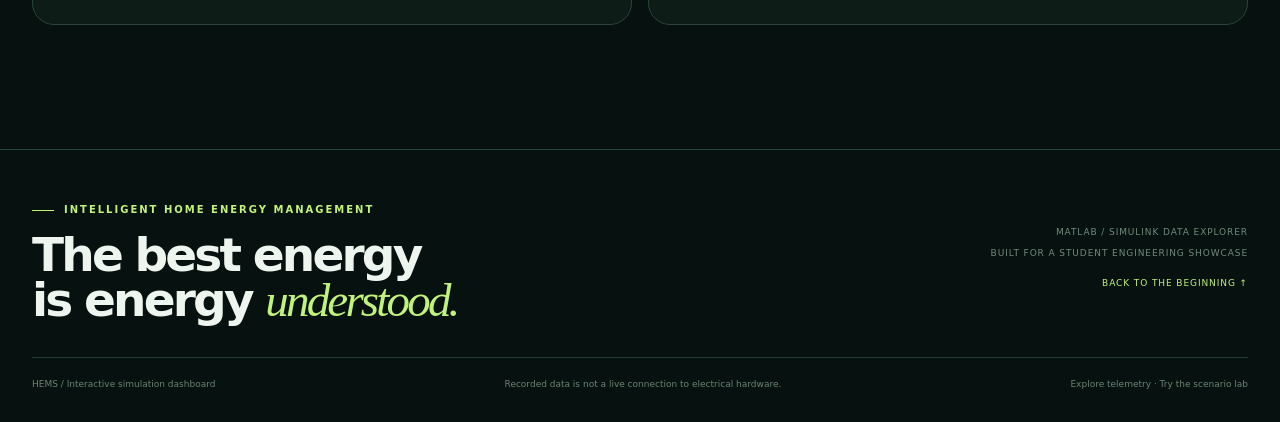
==== commit 4afc11f5: "first" ====
--- a/index.html
+++ b/index.html
@@ -1,218 +1,124 @@
-<!DOCTYPE html>
+<!doctype html>
 <html lang="en">
 <head>
-<meta charset="UTF-8">
-<meta name="viewport" content="width=device-width, initial-scale=1.0">
-<meta name="theme-color" content="#08111f">
-<title>HEMS | Intelligent Home Energy Management</title>
+<meta charset="utf-8">
+<meta name="viewport" content="width=device-width, initial-scale=1, viewport-fit=cover">
+<meta name="theme-color" content="#07110f">
+<meta name="description" content="An immersive, interactive exploration of an Intelligent Home Energy Management System powered by recorded MATLAB/Simulink simulation outputs.">
+<title>HEMS — Intelligence in Every Watt</title>
 <style>
-:root{--bg:#07111f;--panel:#101d2d;--panel2:#142438;--line:#25384d;--text:#edf5ff;--muted:#93a8bf;--cyan:#52e0e0;--green:#7ee0a3;--amber:#ffd27a;--red:#ff8585;--blue:#82aaff}
-*{box-sizing:border-box}html{scroll-behavior:smooth}body{margin:0;background:radial-gradient(ellipse at 20% 0%,#10253a 0,transparent 40%),var(--bg);color:var(--text);font:15px/1.5 Inter,ui-sans-serif,system-ui,-apple-system,Segoe UI,sans-serif}a{color:inherit;text-decoration:none}button,input,select{font:inherit}.shell{max-width:1440px;margin:auto;padding:24px}.topbar{display:flex;justify-content:space-between;align-items:center;gap:18px;flex-wrap:wrap;margin-bottom:28px}.brand{display:flex;align-items:center;gap:12px}.logo{width:44px;height:44px;display:grid;place-items:center;border-radius:13px;background:linear-gradient(135deg,var(--cyan),var(--green));color:#07111f;font-size:24px;font-weight:900}.brand h1{font-size:19px;line-height:1.2;margin:0}.brand p{margin:4px 0 0;color:var(--muted);font-size:12px}.top-actions{display:flex;align-items:center;gap:10px;flex-wrap:wrap}.pill{border:1px solid var(--line);padding:8px 12px;border-radius:999px;color:var(--muted);font-size:12px}.pill.live{color:var(--green);border-color:#2d6c56}.nav{display:flex;gap:6px;flex-wrap:wrap;margin-bottom:26px;padding:7px;border:1px solid var(--line);border-radius:14px;background:#0b1726}.nav a{padding:9px 13px;border-radius:9px;color:var(--muted);font-size:13px}.nav a:hover{background:var(--panel2);color:var(--text)}.hero{display:flex;justify-content:space-between;align-items:flex-end;gap:20px;margin-bottom:22px}.eyebrow{font-size:11px;letter-spacing:2px;text-transform:uppercase;color:var(--cyan);font-weight:800}.hero h2{font-size:clamp(27px,4vw,40px);line-height:1.12;margin:8px 0}.hero p{max-width:700px;color:var(--muted);margin:0}.hero-note{max-width:260px;color:var(--muted);font-size:12px;border-left:2px solid var(--cyan);padding-left:13px}.grid{display:grid;gap:16px}.kpis{grid-template-columns:repeat(4,minmax(0,1fr));margin-bottom:18px}.card{background:linear-gradient(145deg,rgba(20,36,56,.96),rgba(13,26,42,.96));border:1px solid var(--line);border-radius:18px;padding:19px;min-width:0;box-shadow:0 12px 28px #00000014}.kpi-label{font-size:12px;color:var(--muted);display:flex;justify-content:space-between;gap:8px}.kpi-value{font-size:clamp(24px,2.7vw,33px);font-weight:750;letter-spacing:-1px;margin:10px 0 2px;overflow-wrap:anywhere}.kpi-foot{font-size:12px;color:var(--muted)}.accent{color:var(--cyan)}.section{margin-top:32px;scroll-margin-top:18px}.section-head{display:flex;justify-content:space-between;align-items:flex-end;gap:15px;flex-wrap:wrap;margin-bottom:14px}.section-head h3{margin:4px 0 0;font-size:22px}.section-head p{margin:4px 0 0;color:var(--muted);font-size:13px}.two-col{grid-template-columns:minmax(0,1.45fr) minmax(300px,1fr)}.three-col{grid-template-columns:repeat(3,minmax(0,1fr))}.chart-card{min-height:280px}.chart-title{display:flex;justify-content:space-between;gap:12px;align-items:center;margin-bottom:10px}.chart-title h4{margin:0;font-size:15px}.chart-title span{font-size:11px;color:var(--muted)}canvas{width:100%;height:220px;display:block}.legend{display:flex;gap:14px;flex-wrap:wrap;font-size:11px;color:var(--muted);margin-top:8px}.dot{display:inline-block;width:8px;height:8px;border-radius:50%;margin-right:5px}.status-row{display:flex;align-items:center;justify-content:space-between;gap:12px;padding:12px 0;border-bottom:1px solid var(--line)}.status-row:last-child{border-bottom:0}.status-row strong{font-size:13px}.status-row small{display:block;color:var(--muted);font-size:11px;margin-top:2px}.status-tag{font-size:11px;border-radius:999px;padding:5px 8px;background:#1a3042;color:var(--muted);white-space:nowrap}.status-tag.ok{color:var(--green);background:#15342f}.status-tag.warn{color:var(--amber);background:#3a3020}.status-tag.bad{color:var(--red);background:#3a222b}.callout{padding:12px 14px;border-radius:12px;background:#0b1828;border:1px solid var(--line);color:var(--muted);font-size:12px;margin-top:12px}.lab-grid{grid-template-columns:minmax(0,1fr) minmax(300px,.8fr)}.controls{display:grid;grid-template-columns:1fr 1fr;gap:18px 20px}.control{min-width:0}.control label{display:flex;justify-content:space-between;gap:8px;font-size:12px;color:#c5d4e5;margin-bottom:9px}.control output{color:var(--cyan);font-weight:700}.control input[type=range]{width:100%;accent-color:var(--cyan)}.control select{width:100%;background:#0b1726;color:var(--text);border:1px solid var(--line);border-radius:9px;padding:10px}.toggle{display:flex;align-items:center;gap:9px;font-size:12px;color:#c5d4e5}.toggle input{accent-color:var(--cyan);width:16px;height:16px}.scenario-results{display:grid;grid-template-columns:1fr 1fr;gap:10px}.result{background:#0a1725;border:1px solid var(--line);border-radius:12px;padding:13px}.result span{font-size:11px;color:var(--muted)}.result strong{display:block;font-size:22px;margin-top:5px}.result small{color:var(--muted);font-size:10px}.lab-label{display:inline-flex;border:1px solid #735d2c;color:var(--amber);border-radius:999px;padding:5px 9px;font-size:10px;letter-spacing:.5px;text-transform:uppercase}.table-wrap{overflow-x:auto}table{width:100%;border-collapse:collapse;min-width:720px;font-size:12px}th,td{text-align:left;padding:13px 12px;border-bottom:1px solid var(--line);white-space:nowrap}th{color:var(--muted);font-weight:600;background:#0b1726}tbody tr:hover{background:#ffffff06}td:first-child{font-weight:650}.ev-head{display:flex;justify-content:space-between;align-items:center;gap:10px}.ev-graphic{margin:22px 0;display:flex;align-items:center;justify-content:center;gap:18px}.ev-icon{width:76px;height:76px;border-radius:20px;background:#102f38;display:grid;place-items:center;font-size:34px;border:1px solid #25606a}.arrow{font-size:24px;color:var(--cyan)}.soc-track{height:8px;background:#26394b;border-radius:99px;overflow:hidden;margin:9px 0}.soc-fill{height:100%;background:linear-gradient(90deg,var(--cyan),var(--green));width:60%;border-radius:99px}.architecture{display:grid;grid-template-columns:repeat(5,minmax(0,1fr));gap:10px}.arch-step{padding:15px 12px;border:1px solid var(--line);border-radius:13px;background:#0b1726;position:relative}.arch-step .num{font-size:10px;color:var(--cyan);letter-spacing:1px}.arch-step strong{display:block;font-size:13px;margin:7px 0}.arch-step p{font-size:11px;color:var(--muted);margin:0}.scopes{grid-template-columns:repeat(3,minmax(0,1fr))}.scope-placeholder{min-height:155px;display:grid;place-items:center;text-align:center;border:1px dashed #40536a;border-radius:12px;background:repeating-linear-gradient(135deg,#0c1928,#0c1928 12px,#0e1d2d 12px,#0e1d2d 24px);padding:20px;color:var(--muted);font-size:12px}.scope-placeholder strong{display:block;color:var(--text);font-size:14px;margin-bottom:5px}.footer{border-top:1px solid var(--line);margin-top:36px;padding:20px 0 8px;color:var(--muted);font-size:11px;display:flex;justify-content:space-between;gap:15px;flex-wrap:wrap}.empty{color:var(--muted);font-size:13px}.btn{border:1px solid #34717a;color:var(--cyan);background:#102a37;border-radius:10px;padding:9px 13px;cursor:pointer}.btn:hover{background:#173a48}.error{border:1px solid #7a4939;background:#301f1c;color:#ffc2a9;border-radius:12px;padding:13px;font-size:12px;margin-bottom:16px}
-@media(max-width:1000px){.kpis{grid-template-columns:repeat(2,minmax(0,1fr))}.two-col,.lab-grid{grid-template-columns:1fr}.architecture{grid-template-columns:repeat(3,minmax(0,1fr))}.three-col{grid-template-columns:1fr 1fr}}
-@media(max-width:620px){.shell{padding:14px}.hero{display:block}.hero-note{margin-top:16px}.kpis,.three-col,.scopes{grid-template-columns:1fr 1fr}.controls{grid-template-columns:1fr}.architecture{grid-template-columns:1fr 1fr}.card{padding:15px}.nav{gap:2px}.nav a{padding:8px;font-size:11px}.kpi-value{font-size:25px}}
-@media(max-width:400px){.kpis,.three-col,.scopes,.architecture{grid-template-columns:1fr}.scenario-results{grid-template-columns:1fr 1fr}}
+:root{--bg:#07110f;--bg2:#0a1715;--panel:#0d1d1a;--panel2:#10231f;--line:#27423a;--text:#eef5ee;--muted:#9ab0a4;--faint:#647e72;--lime:#c1f27b;--mint:#77e3bc;--cyan:#79d9ec;--amber:#efc778;--pink:#ef8e8e;--radius:22px;--max:1360px;--ease:cubic-bezier(.2,.75,.2,1)}
+*{box-sizing:border-box}html{scroll-behavior:smooth;scroll-padding-top:86px}body{margin:0;background:var(--bg);color:var(--text);font:15px/1.55 Inter,ui-sans-serif,system-ui,-apple-system,BlinkMacSystemFont,"Segoe UI",sans-serif;overflow-x:hidden}body:before{content:"";position:fixed;inset:0;pointer-events:none;z-index:20;opacity:.08;background-image:url("data:image/svg+xml,%3Csvg viewBox='0 0 180 180' xmlns='http://www.w3.org/2000/svg'%3E%3Cfilter id='n'%3E%3CfeTurbulence type='fractalNoise' baseFrequency='.8' numOctaves='3' stitchTiles='stitch'/%3E%3C/filter%3E%3Crect width='100%25' height='100%25' filter='url(%23n)' opacity='.32'/%3E%3C/svg%3E")}a{color:inherit;text-decoration:none}button,input,select{font:inherit}button{color:inherit}::selection{background:var(--lime);color:#07110f}.wrap{width:min(var(--max),calc(100% - 64px));margin-inline:auto}.eyebrow{display:inline-flex;align-items:center;gap:10px;color:var(--lime);font-size:10px;line-height:1.2;font-weight:850;letter-spacing:.2em;text-transform:uppercase}.eyebrow:before{content:"";display:inline-block;width:22px;height:1px;background:currentColor}.section{padding:124px 0;position:relative}.section-top{display:flex;align-items:end;justify-content:space-between;gap:35px;margin-bottom:42px}.section-top h2{font-size:clamp(34px,5vw,68px);letter-spacing:-.065em;line-height:.98;margin:14px 0 0;max-width:780px;font-weight:650}.section-top p{max-width:380px;color:var(--muted);font-size:13px;margin:0 0 4px}.muted{color:var(--muted)}.mono{font-family:ui-monospace,SFMono-Regular,Menlo,Consolas,monospace;font-variant-numeric:tabular-nums}.topbar{position:fixed;z-index:30;top:0;left:0;right:0;border-bottom:1px solid transparent;transition:background .35s,border-color .35s,backdrop-filter .35s}.topbar.scrolled{background:#07110fe8;backdrop-filter:blur(18px);border-color:#264238}.nav{height:76px;display:flex;align-items:center;justify-content:space-between;gap:24px}.brand{display:inline-flex;align-items:center;gap:11px;min-width:200px}.brand-mark{width:35px;height:35px;border:1px solid #598168;border-radius:11px;display:grid;place-items:center;color:var(--lime);background:linear-gradient(140deg,#c1f27b20,#77e3bc08);box-shadow:inset 0 0 20px #c1f27b08}.brand-mark svg{width:20px;height:20px}.brand-text{line-height:1.1}.brand-text b{display:block;font-size:12px;letter-spacing:.12em}.brand-text small{display:block;color:var(--faint);font-size:9px;letter-spacing:.14em;margin-top:5px}.navlinks{display:flex;gap:clamp(14px,2vw,29px);align-items:center}.navlinks a{font-size:11px;color:#b3c3b8;transition:color .2s}.navlinks a:hover,.navlinks a.active{color:var(--lime)}.nav-end{display:flex;align-items:center;gap:11px}.status{display:flex;align-items:center;gap:7px;padding:7px 10px;border:1px solid #355044;border-radius:999px;color:#c4d7c9;font-size:9px;letter-spacing:.08em;white-space:nowrap}.status-dot{width:6px;height:6px;background:var(--lime);border-radius:50%;box-shadow:0 0 12px var(--lime);animation:pulse 2s infinite}.menu-btn{display:none;width:40px;height:40px;border:1px solid var(--line);background:transparent;border-radius:12px;cursor:pointer}.hero{position:relative;min-height:850px;height:max(100svh,760px);display:flex;align-items:center;overflow:hidden;padding:125px 0 85px;background:radial-gradient(ellipse at 74% 44%,#19392f 0%,#0e241f 23%,transparent 50%),radial-gradient(ellipse at 12% 13%,#233a2633,transparent 32%),linear-gradient(180deg,#07110f,#091612 76%,#07110f)}.hero-grid{position:absolute;inset:0;background-image:linear-gradient(#aac7a408 1px,transparent 1px),linear-gradient(90deg,#aac7a408 1px,transparent 1px);background-size:64px 64px;mask-image:linear-gradient(180deg,black,transparent 93%);opacity:.45;transform:perspective(700px) rotateX(2deg) scale(1.05);transform-origin:center top}.orb{position:absolute;border-radius:50%;filter:blur(1px);pointer-events:none}.orb.one{width:360px;height:360px;right:6%;top:18%;background:radial-gradient(circle,#bcf67816,transparent 68%);animation:float 8s ease-in-out infinite}.orb.two{width:510px;height:510px;right:20%;bottom:-230px;background:radial-gradient(circle,#63e4c014,transparent 70%);animation:float 11s ease-in-out infinite reverse}.hero-inner{position:relative;z-index:2;display:grid;grid-template-columns:1.05fr .95fr;align-items:center;gap:30px}.hero-copy{position:relative;z-index:3;padding-bottom:20px}.hero .eyebrow{margin-bottom:25px}.hero h1{font-size:clamp(66px,9.2vw,132px);line-height:.79;letter-spacing:-.09em;font-weight:640;margin:0 0 34px;max-width:760px}.hero h1 span{display:block}.hero h1 .accent{color:var(--lime);font-weight:500;font-style:italic;letter-spacing:-.095em;padding-left:5px}.hero-desc{max-width:460px;font-size:15px;color:#b3c7bb;line-height:1.85;margin:0 0 30px}.hero-actions{display:flex;gap:12px;flex-wrap:wrap;align-items:center}.btn{display:inline-flex;justify-content:center;align-items:center;gap:11px;min-height:47px;padding:0 18px;border-radius:999px;border:1px solid #38584a;background:#11251e;font-size:11px;font-weight:800;letter-spacing:.025em;cursor:pointer;transition:transform .25s var(--ease),background .25s,border-color .25s}.btn:hover{transform:translateY(-3px);border-color:var(--lime)}.btn-primary{background:var(--lime);color:#08130d;border-color:var(--lime)}.btn-primary:hover{background:#d7ff9c}.btn svg{width:16px;height:16px}.hero-meta{display:flex;gap:28px;margin-top:49px;flex-wrap:wrap}.meta-item{border-left:1px solid #3c5a4a;padding-left:12px}.meta-item b{display:block;font-size:12px;font-weight:700}.meta-item span{display:block;color:var(--faint);font-size:9px;letter-spacing:.1em;text-transform:uppercase;margin-top:5px}.hero-art{position:relative;min-height:590px;display:grid;place-items:center;isolation:isolate}.hero-art:before{content:"";position:absolute;width:min(47vw,620px);aspect-ratio:1;border-radius:50%;border:1px solid #62846c35;box-shadow:0 0 0 35px #62846c0a,0 0 0 75px #62846c08,0 0 75px #c1f27b0b;animation:slowspin 44s linear infinite}.hero-art:after{content:"";position:absolute;left:5%;right:5%;bottom:10%;height:1px;background:linear-gradient(90deg,transparent,#8cc6a54d,transparent)}.energy-planet{width:min(37vw,470px);aspect-ratio:1;position:relative;display:grid;place-items:center;filter:drop-shadow(0 45px 50px #0008)}.planet-glow{position:absolute;inset:9%;border-radius:50%;background:radial-gradient(circle at 37% 28%,#a8e88b25,transparent 35%),radial-gradient(circle at 68% 74%,#62d8bd38,transparent 44%),linear-gradient(145deg,#163a2b,#0b1c19 72%);border:1px solid #9dcf893b;box-shadow:inset -25px -20px 70px #020906, inset 10px 4px 45px #94eaa40e,0 0 80px #8be5ab12;overflow:hidden}.planet-grid{position:absolute;inset:-10%;border-radius:50%;background:repeating-linear-gradient(0deg,transparent 0 20px,#adffc013 21px 22px),repeating-linear-gradient(90deg,transparent 0 20px,#adffc013 21px 22px);transform:perspective(380px) rotateX(15deg) rotate(-23deg);mask-image:radial-gradient(ellipse,black 20%,transparent 72%);opacity:.45}.planet-land{position:absolute;inset:0;opacity:.72;background:linear-gradient(135deg,transparent 15%,#85c87c11 15% 25%,transparent 25% 37%,#b2eb8a15 37% 47%,transparent 47%),repeating-linear-gradient(140deg,transparent 0 16px,#c1f27b16 17px 18px,transparent 19px 34px);mix-blend-mode:screen}.planet-core{position:relative;width:45%;height:45%;border-radius:50%;border:1px solid #d2ffa36c;background:radial-gradient(circle at 35% 30%,#dcffa541,#b8f2810b 35%,#142d20 75%);box-shadow:0 0 45px #c1f27b12,inset 0 0 42px #9ff29d19;display:grid;place-items:center}.planet-core svg{width:45%;height:auto;filter:drop-shadow(0 0 16px #c1f27b45)}.orbit{position:absolute;inset:2%;border:1px solid #9fd8b02e;border-radius:50%;transform:rotateX(66deg) rotate(-21deg);animation:orbit 18s linear infinite}.orbit.o2{inset:-8%;transform:rotateX(68deg) rotate(38deg);animation-duration:26s;animation-direction:reverse;border-style:dashed}.satellite{position:absolute;top:8%;right:16%;height:10px;width:10px;border-radius:50%;background:var(--lime);box-shadow:0 0 22px 4px #c1f27b70}.satellite.s2{top:auto;right:auto;bottom:13%;left:13%;background:var(--cyan);box-shadow:0 0 20px 3px #79d9ec70;width:7px;height:7px}.float-label{position:absolute;z-index:4;padding:10px 13px;background:#0b1c18d9;backdrop-filter:blur(10px);border:1px solid #3c5f4a;border-radius:13px;box-shadow:0 12px 38px #0003}.float-label small{display:block;color:#8da899;font-size:8px;letter-spacing:.14em;text-transform:uppercase}.float-label b{display:block;font-size:18px;letter-spacing:-.04em;margin-top:3px}.float-label.l1{top:19%;left:0}.float-label.l2{right:0;top:40%}.float-label.l3{bottom:15%;left:9%}.float-label .tiny-dot{display:inline-block;width:5px;height:5px;background:var(--mint);border-radius:50%;margin-right:5px}.hero-foot{position:absolute;bottom:27px;left:0;right:0;z-index:2;display:flex;justify-content:space-between;align-items:center;gap:18px;color:#718c7d;font-size:9px;letter-spacing:.12em;text-transform:uppercase}.scroll-cue{display:flex;gap:11px;align-items:center}.scroll-cue i{width:27px;height:39px;border:1px solid #557463;border-radius:999px;position:relative;display:inline-block}.scroll-cue i:after{content:"";position:absolute;top:7px;left:50%;width:3px;height:7px;border-radius:2px;background:var(--lime);animation:scroll 1.6s infinite}
+.ticker{border-block:1px solid #294238;background:#091613;overflow:hidden}.ticker-inner{display:flex;align-items:center;gap:36px;padding:17px 0;white-space:nowrap;min-width:max-content;animation:ticker 35s linear infinite}.ticker:hover .ticker-inner{animation-play-state:paused}.ticker-item{display:flex;align-items:center;gap:13px;color:#b7cbbd;font-size:10px;letter-spacing:.11em;text-transform:uppercase}.ticker-item b{color:var(--lime);font-weight:850}.ticker-star{color:#547461;font-size:17px}
+.intro-grid{display:grid;grid-template-columns:.75fr 1.25fr;gap:90px;align-items:start}.vertical-note{display:flex;align-items:center;gap:12px;color:#668576;font-size:10px;letter-spacing:.15em;text-transform:uppercase;writing-mode:vertical-rl;transform:rotate(180deg);height:180px}.intro-title{font-size:clamp(40px,6vw,82px);letter-spacing:-.07em;line-height:.98;font-weight:580;margin:22px 0 24px;max-width:800px}.intro-title em{font-family:Georgia,serif;font-weight:400;color:var(--lime)}.intro-copy{font-size:15px;line-height:1.9;color:#a9bdb1;max-width:680px}.intro-bottom{display:grid;grid-template-columns:repeat(3,1fr);gap:12px;margin-top:54px}.mini-stat{padding:18px 18px 16px;border-top:1px solid #3a5b48}.mini-stat b{display:block;font-size:clamp(22px,3vw,34px);font-weight:550;letter-spacing:-.05em;color:var(--text)}.mini-stat span{display:block;font-size:9px;line-height:1.4;letter-spacing:.09em;text-transform:uppercase;color:#779383;margin-top:7px}
+.system-section{background:linear-gradient(180deg,#07110f,#0a1814 45%,#07110f);overflow:hidden}.system-section:before{content:"";position:absolute;width:700px;height:700px;right:-380px;top:10%;background:radial-gradient(circle,#9ee77b0b,transparent 68%);pointer-events:none}.system-shell{display:grid;grid-template-columns:minmax(0,1.2fr) minmax(280px,.8fr);gap:18px;align-items:stretch}.flow-card,.inspect-card,.chart-card,.lab-card,.table-card,.arch-card{border:1px solid #284339;border-radius:var(--radius);background:linear-gradient(145deg,#10231e,#0b1916 76%);box-shadow:0 25px 70px #0002}.flow-card{padding:22px;position:relative;overflow:hidden;min-height:500px}.card-head{display:flex;justify-content:space-between;align-items:start;gap:14px}.card-head h3{font-size:14px;margin:0;font-weight:750;letter-spacing:-.02em}.card-head p{font-size:10px;margin:6px 0 0;color:#7f9a8a}.tiny-tag{border:1px solid #315345;border-radius:99px;padding:6px 9px;color:#9ec5aa;white-space:nowrap;font-size:9px;text-transform:uppercase;letter-spacing:.08em}.flow-svg{display:block;width:100%;height:auto;max-height:372px;margin:20px auto 8px;overflow:visible}.flow-wire{fill:none;stroke:#426a55;stroke-width:2;stroke-dasharray:5 8;opacity:.35}.flow-wire.active{stroke:var(--lime);opacity:.95;animation:wire 1.7s linear infinite;filter:drop-shadow(0 0 4px #c1f27b42)}.flow-node{cursor:pointer;outline:none;transition:transform .25s}.flow-node rect{fill:#112921;stroke:#416751;stroke-width:1.4;transition:stroke .25s,fill .25s}.flow-node:hover rect,.flow-node.selected rect,.flow-node:focus rect{stroke:var(--lime);fill:#1a3528}.flow-node text{font-family:inherit;pointer-events:none}.flow-node .node-title{font-size:12px;font-weight:800;fill:#e9f4eb}.flow-node .node-sub{font-size:9px;fill:#8da99a}.flow-node .node-glyph{font-size:20px;fill:var(--lime)}.flow-caption{display:flex;justify-content:space-between;gap:14px;border-top:1px solid #284339;padding-top:15px;color:#769283;font-size:9px}.inspect-card{padding:25px;display:flex;flex-direction:column;justify-content:space-between;min-height:500px}.inspect-card .big-number{font-size:clamp(41px,5vw,62px);line-height:1;letter-spacing:-.07em;font-weight:560;margin:27px 0 8px}.inspect-card .description{color:#9eb4a7;font-size:12px;line-height:1.8;max-width:400px}.inspect-data{margin-top:22px;border-top:1px solid #2c493c}.inspect-row{display:flex;justify-content:space-between;align-items:center;gap:14px;padding:12px 0;border-bottom:1px solid #203a2e;font-size:11px}.inspect-row span{color:#8aa292}.inspect-row b{font-weight:650;text-align:right}.inspect-controls{display:flex;gap:8px;margin-top:20px;flex-wrap:wrap}.chip-button{border:1px solid #355747;border-radius:999px;background:#10231c;padding:8px 12px;font-size:10px;cursor:pointer;color:#9fb9a8;transition:.2s}.chip-button:hover,.chip-button.selected{color:var(--lime);border-color:var(--lime);background:#c1f27b0b}
+.telemetry-section{background:#08130f}.telemetry-topline{display:flex;justify-content:space-between;gap:20px;align-items:center;margin-bottom:28px}.data-source{display:flex;align-items:center;gap:10px;font-size:10px;color:#93ad9c}.data-source i{width:8px;height:8px;border-radius:50%;background:var(--mint);box-shadow:0 0 12px #77e3bc77}.refresh-btn{background:transparent;border:1px solid #365545;border-radius:999px;padding:9px 13px;font-size:10px;cursor:pointer}.refresh-btn:hover{border-color:var(--lime);color:var(--lime)}.kpis{display:grid;grid-template-columns:repeat(4,minmax(0,1fr));gap:13px;margin-bottom:15px}.kpi{position:relative;overflow:hidden;border:1px solid #2c473a;border-radius:18px;padding:20px;background:linear-gradient(145deg,#10241d,#0b1915);min-height:153px;transition:transform .25s,border-color .25s}.kpi:hover{transform:translateY(-5px);border-color:#62895f}.kpi:after{content:"";position:absolute;right:-32px;top:-52px;width:130px;height:130px;border-radius:50%;background:radial-gradient(circle,var(--glow),transparent 68%);pointer-events:none}.kpi-label{position:relative;z-index:1;display:flex;justify-content:space-between;gap:8px;font-size:10px;color:#9cb4a3}.kpi-label span:last-child{color:var(--accent);font-size:13px}.kpi-value{position:relative;z-index:1;font-size:clamp(24px,3vw,36px);font-weight:560;letter-spacing:-.06em;margin:25px 0 3px;line-height:1}.kpi-foot{font-size:9px;color:#789282}.kpi.lime{--accent:var(--lime);--glow:#c1f27b20}.kpi.mint{--accent:var(--mint);--glow:#77e3bc1c}.kpi.cyan{--accent:var(--cyan);--glow:#79d9ec1c}.kpi.amber{--accent:var(--amber);--glow:#efc7781c}.chart-grid{display:grid;grid-template-columns:repeat(2,minmax(0,1fr));gap:15px}.chart-card{padding:21px;min-width:0;transition:border-color .3s}.chart-card:hover{border-color:#42634f}.chart-title{display:flex;align-items:start;justify-content:space-between;gap:14px}.chart-title h3{font-size:13px;margin:0;font-weight:750}.chart-title p{margin:6px 0 0;font-size:10px;color:#809a8b}.chart-value{color:var(--lime);font-size:10px;white-space:nowrap;text-align:right}.chart-wrap{height:220px;position:relative;margin-top:17px}.chart-wrap canvas{display:block;width:100%;height:100%;touch-action:pan-y}.chart-legend{display:flex;gap:15px;flex-wrap:wrap;color:#9ab0a2;font-size:9px;margin-top:5px}.legend-dot{display:inline-block;width:7px;height:7px;border-radius:50%;margin-right:6px}.scrubber{margin-top:18px;padding:20px 22px;border:1px solid #2b4539;border-radius:18px;background:#0c1a15}.scrub-top{display:flex;justify-content:space-between;align-items:center;gap:15px;margin-bottom:13px}.scrub-top b{font-size:11px}.scrub-top span{font-size:10px;color:var(--lime)}.scrubber input{width:100%;accent-color:var(--lime);cursor:pointer}.scrub-foot{display:flex;justify-content:space-between;gap:12px;font-size:9px;color:#779183;margin-top:4px}.sample-grid{display:grid;grid-template-columns:repeat(4,1fr);gap:9px;margin-top:19px}.sample-box{border-left:1px solid #3c5a49;padding:2px 10px}.sample-box span{display:block;color:#7f9989;font-size:9px}.sample-box b{display:block;font-size:15px;margin-top:5px;font-weight:700;letter-spacing:-.03em}
+.lab-section{background:radial-gradient(ellipse at 10% 40%,#18332670,transparent 43%),linear-gradient(180deg,#091510,#07110f)}.lab-layout{display:grid;grid-template-columns:1fr .88fr;gap:16px;align-items:stretch}.lab-card{padding:25px}.lab-warning{display:flex;gap:10px;align-items:flex-start;padding:11px 13px;border:1px solid #685736;border-radius:12px;background:#efc7780a;color:#d9c398;font-size:10px;line-height:1.6;margin:20px 0 22px}.lab-warning b{color:#ffe3a3}.controls-grid{display:grid;grid-template-columns:repeat(2,minmax(0,1fr));gap:25px 18px}.control label{display:flex;justify-content:space-between;gap:10px;font-size:11px;color:#adc1b3;margin-bottom:12px}.control output{font-weight:800;color:var(--lime);white-space:nowrap}.control input[type=range]{width:100%;accent-color:var(--lime)}.range-limits{display:flex;justify-content:space-between;margin-top:5px;color:#6d8979;font-size:9px}.toggle-line{display:flex;align-items:center;justify-content:space-between;gap:12px;padding:14px 0;border-top:1px solid #2b4538;margin-top:22px;font-size:11px;color:#a7bdad}.switch{appearance:none;width:42px;height:24px;background:#2d4539;border:1px solid #43604d;border-radius:99px;position:relative;cursor:pointer;transition:.2s}.switch:after{content:"";position:absolute;left:3px;top:3px;width:16px;height:16px;border-radius:50%;background:#b3c3b8;transition:.2s}.switch:checked{background:#5d9a48;border-color:#7bbf65}.switch:checked:after{left:21px;background:#f3ffe9}.lab-actions{display:flex;gap:9px;margin-top:21px;flex-wrap:wrap}.lab-result{display:flex;flex-direction:column;gap:14px}.result-hero{padding:25px;border:1px solid #3a5846;border-radius:var(--radius);background:radial-gradient(circle at 90% 10%,#c1f27b16,transparent 45%),linear-gradient(145deg,#132b20,#0b1915);flex:1}.result-hero .mode{font-size:10px;color:var(--lime);letter-spacing:.14em;text-transform:uppercase}.result-hero h3{font-size:clamp(26px,3vw,38px);letter-spacing:-.055em;line-height:1.06;margin:17px 0 12px}.result-hero p{color:#a1b8a7;font-size:11px;line-height:1.75;margin:0}.result-metrics{display:grid;grid-template-columns:repeat(2,minmax(0,1fr));gap:10px}.result-metric{border:1px solid #2d483a;border-radius:15px;background:#0b1a14;padding:15px}.result-metric span{display:block;color:#8ca595;font-size:9px}.result-metric b{display:block;font-size:22px;letter-spacing:-.04em;margin:8px 0 3px}.result-metric small{font-size:9px;color:#6f8b79}.compare{border:1px solid #2e4839;border-radius:16px;padding:18px;background:#0c1b15}.compare h4{font-size:11px;margin:0 0 15px}.bar-line{display:grid;grid-template-columns:100px 1fr 60px;gap:9px;align-items:center;margin:11px 0;font-size:9px;color:#92ab9b}.bar-track{height:7px;background:#1a3025;border-radius:99px;overflow:hidden}.bar-fill{height:100%;width:0;border-radius:99px;background:linear-gradient(90deg,#7ad9c4,#c1f27b);transition:width .5s var(--ease)}.bar-val{text-align:right;font-variant-numeric:tabular-nums;color:#dcebdd}.compare-note{font-size:9px;color:#789281;line-height:1.7;margin:14px 0 0}
+.results-section{overflow:hidden}.results-section:after{content:"05";position:absolute;right:-20px;top:80px;font-size:clamp(150px,28vw,370px);letter-spacing:-.1em;line-height:1;font-weight:900;color:#c1f27b05;pointer-events:none}.table-card{position:relative;z-index:1;padding:23px;overflow:hidden}.table-head{display:flex;justify-content:space-between;gap:15px;align-items:center;margin-bottom:18px}.table-head h3{margin:0;font-size:14px}.table-head p{margin:5px 0 0;color:#8aa394;font-size:10px}.table-wrap{overflow:auto;border:1px solid #2a4538;border-radius:13px}table{border-collapse:collapse;width:100%;min-width:830px;background:#0a1914}th,td{padding:14px 13px;border-bottom:1px solid #203b2e;text-align:left;white-space:nowrap;font-size:10px}th{background:#102219;color:#819b8a;font-size:9px;letter-spacing:.1em;text-transform:uppercase}td{color:#d0e0d3}td:first-child{font-weight:750;color:var(--text)}tbody tr{transition:background .2s}tbody tr:hover{background:#183124}tbody tr:last-child td{border-bottom:0}.best-tag{display:inline-block;border:1px solid #557542;background:#c1f27b12;border-radius:999px;padding:4px 7px;font-size:8px;color:var(--lime);margin-left:5px}.bar-summary{display:grid;grid-template-columns:repeat(5,minmax(0,1fr));gap:10px;margin-top:18px}.scenario-mini{padding:12px;border:1px solid #2a4337;border-radius:12px;background:#0b1914;min-width:0}.scenario-mini span{display:block;font-size:9px;color:#91a899;white-space:nowrap;overflow:hidden;text-overflow:ellipsis}.scenario-mini b{display:block;font-size:17px;margin-top:5px}.scenario-mini small{color:#6e8979;font-size:9px}
+.story-section{background:linear-gradient(180deg,#0a1712,#091510)}.story-lead{display:grid;grid-template-columns:.85fr 1.15fr;gap:70px;margin-bottom:45px}.story-lead .section-top{display:block;margin:0}.story-lead .section-top h2{font-size:clamp(36px,5vw,64px)}.story-lead .right-copy{color:#a3b8aa;font-size:13px;line-height:1.9;max-width:560px;padding-top:40px}.steps-grid{display:grid;grid-template-columns:repeat(4,minmax(0,1fr));gap:10px}.story-step{padding:21px 18px;border:1px solid #294438;border-radius:17px;background:linear-gradient(145deg,#10231a,#0b1914);min-height:220px;transition:transform .3s var(--ease),border-color .3s}.story-step:hover{transform:translateY(-6px);border-color:#648658}.step-num{color:var(--lime);font-size:10px;letter-spacing:.14em}.step-icon{width:40px;height:40px;display:grid;place-items:center;border:1px solid #3e5a47;border-radius:13px;margin:24px 0 17px;color:var(--lime);font-size:18px}.story-step h3{font-size:14px;margin:0 0 8px}.story-step p{font-size:10px;line-height:1.75;color:#8da494;margin:0}
+.integrity{display:grid;grid-template-columns:1fr 1fr;gap:16px}.integrity-card{padding:24px;border:1px solid #294539;border-radius:var(--radius);background:#0d1c16}.integrity-card h3{font-size:14px;margin:0 0 9px}.integrity-card p{font-size:11px;color:#92a999;line-height:1.8;margin:0}.integrity-list{display:grid;gap:10px;margin-top:18px}.integrity-item{display:flex;gap:10px;align-items:start;font-size:10px;color:#aac0b0;line-height:1.6}.checkmark{display:grid;place-items:center;flex:0 0 18px;height:18px;border:1px solid #5a7b58;border-radius:50%;color:var(--lime);font-size:10px;margin-top:1px}.status-list{display:grid;gap:0;margin-top:10px}.status-line{padding:12px 0;border-bottom:1px solid #233e30;display:flex;align-items:center;justify-content:space-between;gap:12px;font-size:10px}.status-line:last-child{border-bottom:0}.status-line span{color:#91a696}.data-pill{border:1px solid #53614a;border-radius:999px;padding:4px 8px;color:#c5d2a9;font-size:9px;white-space:nowrap}.data-pill.unknown{border-color:#645b41;color:#d5bf8f;background:#efc77808}.footer{padding:45px 0 30px;border-top:1px solid #294438;background:#07110f}.footer-top{display:flex;align-items:center;justify-content:space-between;gap:22px;padding-bottom:35px}.footer-title{font-size:clamp(25px,4vw,47px);line-height:.95;letter-spacing:-.06em;margin:15px 0 0;max-width:590px}.footer-title em{color:var(--lime);font-family:Georgia,serif;font-weight:400}.footer-meta{display:grid;gap:7px;text-align:right;color:#718b7c;font-size:9px;letter-spacing:.1em;text-transform:uppercase}.footer-bottom{border-top:1px solid #233d30;padding-top:20px;display:flex;justify-content:space-between;gap:14px;flex-wrap:wrap;color:#6a8474;font-size:9px}.footer-bottom a:hover{color:var(--lime)}
+.reveal{opacity:0;transform:translateY(24px);transition:opacity .8s var(--ease),transform .8s var(--ease)}.reveal.in{opacity:1;transform:translateY(0)}.reveal[data-delay="1"]{transition-delay:.08s}.reveal[data-delay="2"]{transition-delay:.16s}.reveal[data-delay="3"]{transition-delay:.24s}.progress{height:2px;width:0;background:var(--lime);position:fixed;left:0;top:0;z-index:50;box-shadow:0 0 10px #c1f27b80}.toast{position:fixed;z-index:60;bottom:25px;right:25px;background:#14271d;border:1px solid #52704b;color:#e7f5e1;border-radius:12px;padding:12px 16px;font-size:11px;box-shadow:0 20px 55px #0008;opacity:0;transform:translateY(8px);pointer-events:none;transition:.3s}.toast.show{opacity:1;transform:translateY(0)}.empty{color:#8fa797;padding:14px;font-size:11px}
+@keyframes pulse{50%{opacity:.35;box-shadow:0 0 2px var(--lime)}}@keyframes float{50%{transform:translateY(-16px) scale(1.04)}}@keyframes slowspin{to{transform:rotate(360deg)}}@keyframes orbit{to{transform:rotateX(66deg) rotate(339deg)}}@keyframes scroll{0%{transform:translate(-50%,0);opacity:0}30%{opacity:1}100%{transform:translate(-50%,12px);opacity:0}}@keyframes wire{to{stroke-dashoffset:-26}}@keyframes ticker{to{transform:translateX(-45%)}}
+@media(max-width:1050px){.wrap{width:min(var(--max),calc(100% - 40px))}.hero-inner{grid-template-columns:1fr .85fr;gap:5px}.hero h1{font-size:clamp(62px,8.7vw,105px)}.hero-art{min-height:500px}.float-label.l1{left:-5%}.float-label.l2{right:-3%}.section{padding:95px 0}.system-shell{grid-template-columns:1fr}.flow-card{min-height:0}.inspect-card{min-height:0}.inspect-card .big-number{margin:18px 0 7px}.story-lead{gap:30px}.steps-grid{grid-template-columns:repeat(2,1fr)}}
+@media(max-width:760px){.wrap{width:calc(100% - 34px)}.nav{height:68px}.brand{min-width:unset}.brand-text b{font-size:11px}.status{display:none}.menu-btn{display:grid;place-items:center}.navlinks{display:none;position:absolute;top:68px;left:0;right:0;padding:14px 20px 20px;background:#07110ff7;border-bottom:1px solid var(--line);flex-direction:column;align-items:stretch;gap:0}.navlinks.open{display:flex}.navlinks a{padding:12px 4px;border-bottom:1px solid #20392d}.hero{height:auto;min-height:0;padding:125px 0 95px}.hero-inner{grid-template-columns:1fr}.hero-copy{padding:0}.hero h1{font-size:clamp(64px,15vw,104px);margin-bottom:25px}.hero-desc{font-size:13px;max-width:450px}.hero-meta{margin-top:32px;gap:20px}.hero-art{min-height:min(88vw,510px);margin-top:15px}.energy-planet{width:min(76vw,440px)}.hero-art:before{width:min(92vw,570px)}.float-label.l1{top:11%;left:0}.float-label.l2{top:37%;right:0}.float-label.l3{bottom:8%;left:3%}.float-label b{font-size:15px}.hero-foot{bottom:22px;font-size:8px}.section{padding:78px 0}.section-top{display:block;margin-bottom:30px}.section-top h2{font-size:clamp(38px,10vw,62px)}.section-top p{margin-top:16px;max-width:520px}.intro-grid{grid-template-columns:1fr;gap:18px}.vertical-note{writing-mode:horizontal-tb;transform:none;height:auto}.intro-title{font-size:clamp(42px,11vw,68px);margin-top:19px}.intro-bottom{gap:8px;margin-top:35px}.mini-stat{padding:14px 10px}.mini-stat span{font-size:8px}.kpis{grid-template-columns:repeat(2,minmax(0,1fr));gap:9px}.kpi{min-height:130px;padding:16px}.kpi-value{margin-top:24px}.chart-grid{grid-template-columns:1fr}.chart-card{padding:17px}.chart-wrap{height:210px}.telemetry-topline{align-items:flex-start}.scrubber{padding:16px}.sample-grid{grid-template-columns:repeat(2,1fr);gap:14px}.lab-layout{grid-template-columns:1fr}.lab-card{padding:19px}.controls-grid{gap:22px 13px}.result-metric b{font-size:21px}.bar-summary{grid-template-columns:repeat(2,1fr)}.bar-summary .scenario-mini:last-child{grid-column:span 2}.story-lead{grid-template-columns:1fr;gap:12px}.story-lead .right-copy{padding-top:0}.steps-grid{grid-template-columns:repeat(2,1fr)}.story-step{min-height:205px}.integrity{grid-template-columns:1fr}.footer-top{align-items:flex-start;flex-direction:column}.footer-meta{text-align:left}.flow-card{padding:16px}.flow-svg{margin-block:18px}.flow-caption{font-size:8px}.inspect-card{padding:19px}.footer-bottom{font-size:8px}}
+@media(max-width:430px){.hero h1{font-size:17vw}.hero-meta{gap:13px}.meta-item{padding-left:9px}.meta-item b{font-size:11px}.meta-item span{font-size:8px}.hero-foot .foot-right{display:none}.controls-grid{grid-template-columns:1fr;gap:18px}.steps-grid{grid-template-columns:1fr}.story-step{min-height:0}.intro-bottom{grid-template-columns:1fr 1fr}.mini-stat:last-child{grid-column:span 2}.flow-node .node-title{font-size:14px}.flow-node .node-sub{font-size:11px}.chart-value{max-width:110px;white-space:normal}.table-card{padding:15px}.lab-actions .btn{flex:1}.result-hero{padding:20px}.compare{padding:14px}.bar-line{grid-template-columns:90px 1fr 54px}}
+@media(prefers-reduced-motion:reduce){*,*:before,*:after{scroll-behavior:auto!important;animation-duration:.01ms!important;animation-iteration-count:1!important;transition-duration:.01ms!important}.reveal{opacity:1;transform:none}}
 </style>
 </head>
 <body>
-<div class="shell">
-<header class="topbar">
-  <div class="brand"><div class="logo">ϟ</div><div><h1>Intelligent HEMS</h1><p>Home Energy Management System · MATLAB / Simulink</p></div></div>
-  <div class="top-actions"><span class="pill" id="dataStatus">Loading simulation data…</span><span class="pill live">● Dashboard ready</span></div>
-</header>
-<nav class="nav" aria-label="Main navigation">
-  <a href="#overview">Overview</a><a href="#analytics">Analytics</a><a href="#scenario-lab">What-if lab</a><a href="#ev">EV / V2H</a><a href="#scenarios">Scenarios</a><a href="#architecture">Architecture</a><a href="#scope-evidence">Scope evidence</a>
-</nav>
-<section class="hero" id="overview">
-  <div><div class="eyebrow">Energy intelligence · project dashboard</div><h2>See your home energy<br><span class="accent">work smarter.</span></h2><p>Explore the recorded simulation, review energy and cost indicators, and test illustrative what-if assumptions. Simulation records and scenario estimates are deliberately kept separate.</p></div>
-  <div class="hero-note">Recorded results are loaded from <strong>dashboard_data.json</strong>. What-if results are illustrative estimates, not a live MATLAB/Simulink run.</div>
+<div class="progress" id="progress"></div>
+<header class="topbar" id="topbar"><div class="wrap nav">
+<a class="brand" href="#top" aria-label="HEMS home"><span class="brand-mark"><svg viewBox="0 0 24 24" fill="none" aria-hidden="true"><path d="M12 2 4 13h6l-1 9 11-13h-7l-1-7Z" stroke="currentColor" stroke-width="1.7" stroke-linejoin="round"/></svg></span><span class="brand-text"><b>HEMS / INTELLIGENCE</b><small>HOME ENERGY SYSTEMS</small></span></a>
+<nav class="navlinks" id="navlinks" aria-label="Main navigation"><a href="#vision">Vision</a><a href="#system">Energy flow</a><a href="#telemetry">Telemetry</a><a href="#lab">What-if lab</a><a href="#results">Scenarios</a></nav>
+<div class="nav-end"><span class="status"><i class="status-dot"></i><span id="navStatus">RECORDED RUN · SCENARIO 05</span></span><button class="menu-btn" id="menuBtn" aria-label="Open menu" aria-expanded="false"><svg width="19" height="19" viewBox="0 0 24 24" fill="none"><path d="M4 7h16M4 12h16M4 17h16" stroke="currentColor" stroke-width="1.6" stroke-linecap="round"/></svg></button></div>
+</div></header>
+<main>
+<section class="hero" id="top"><div class="hero-grid"></div><div class="orb one"></div><div class="orb two"></div>
+<div class="wrap hero-inner"><div class="hero-copy">
+<div class="eyebrow">Intelligent home energy management</div>
+<h1><span>Energy,</span><span class="accent">in motion.</span></h1>
+<p class="hero-desc">A home that learns to balance the sun, the grid, the battery and the drive ahead. Explore the recorded MATLAB/Simulink run behind an intelligent energy system.</p>
+<div class="hero-actions"><a class="btn btn-primary" href="#telemetry">Explore the system <svg viewBox="0 0 24 24" fill="none"><path d="M5 12h13m-5-5 5 5-5 5" stroke="currentColor" stroke-width="1.7" stroke-linecap="round" stroke-linejoin="round"/></svg></a><a class="btn" href="#system">Follow the energy ↘</a></div>
+<div class="hero-meta"><div class="meta-item"><b id="heroSoc">43%</b><span>Home battery SOC</span></div><div class="meta-item"><b id="heroSolar">2.00 kW</b><span>Recorded solar sample</span></div><div class="meta-item"><b id="heroSamples">3,608</b><span>Recorded time points</span></div></div>
+</div>
+<div class="hero-art" aria-label="Abstract animated visualisation of an energy system"><div class="energy-planet"><div class="planet-glow"></div><div class="planet-grid"></div><div class="planet-land"></div><div class="orbit"><i class="satellite"></i></div><div class="orbit o2"><i class="satellite s2"></i></div><div class="planet-core"><svg viewBox="0 0 100 100" fill="none"><path d="M14 46 50 17l36 29v36H58V59H42v23H14V46Z" stroke="#c1f27b" stroke-width="2.8" stroke-linejoin="round"/><path d="m53 36-13 19h12l-6 17 18-24H53l7-12Z" fill="#c1f27b"/></svg></div></div><div class="float-label l1"><small><i class="tiny-dot"></i>Energy stored</small><b id="heroBattery">0.70 <small style="font-size:10px;font-weight:500">kWh throughput</small></b></div><div class="float-label l2"><small>Grid command · sample</small><b id="heroGrid">1.00 kW</b></div><div class="float-label l3"><small>Carbon recorded</small><b id="heroCO2">0.35 kg</b></div></div>
+</div><div class="wrap hero-foot"><div class="scroll-cue"><i></i><span>Scroll to explore the system</span></div><span class="foot-right">SIMULATED DATA · NOT LIVE HARDWARE CONTROL</span></div>
 </section>
-<div id="loadError" hidden></div>
-<section class="grid kpis" aria-label="Key performance indicators">
-  <article class="card"><div class="kpi-label">Final battery SOC <span>◉</span></div><div class="kpi-value" id="kpiSoc">—</div><div class="kpi-foot">Recorded simulation KPI</div></article>
-  <article class="card"><div class="kpi-label">Grid energy <span>↗</span></div><div class="kpi-value" id="kpiGrid">—</div><div class="kpi-foot">Recorded simulation KPI</div></article>
-  <article class="card"><div class="kpi-label">Energy cost <span>¤</span></div><div class="kpi-value" id="kpiCost">—</div><div class="kpi-foot">Recorded simulation KPI · source units</div></article>
-  <article class="card"><div class="kpi-label">CO₂ estimate <span>♧</span></div><div class="kpi-value" id="kpiCo2">—</div><div class="kpi-foot">Recorded simulation KPI</div></article>
-</section>
-<section class="grid two-col" id="analytics">
-  <article class="card chart-card"><div class="chart-title"><h4>Battery & EV state of charge</h4><span>Recorded time series</span></div><canvas id="socChart" aria-label="Battery and EV state of charge chart"></canvas><div class="legend"><span><i class="dot" style="background:#52e0e0"></i>Battery SOC</span><span><i class="dot" style="background:#7ee0a3"></i>EV SOC</span></div></article>
-  <article class="card chart-card"><div class="chart-title"><h4>Grid power command</h4><span>Recorded time series</span></div><canvas id="gridChart" aria-label="Grid power command chart"></canvas><div class="legend"><span><i class="dot" style="background:#82aaff"></i>Grid command</span><span><i class="dot" style="background:#ffd27a"></i>Grid actual</span></div></article>
-  <article class="card chart-card"><div class="chart-title"><h4>Solar generation</h4><span>Recorded time series</span></div><canvas id="solarChart" aria-label="Solar generation chart"></canvas><div class="legend"><span><i class="dot" style="background:#ffd27a"></i>Solar</span></div></article>
-  <article class="card chart-card"><div class="chart-title"><h4>Cost & emissions</h4><span>Recorded time series</span></div><canvas id="costChart" aria-label="Cost and emissions chart"></canvas><div class="legend"><span><i class="dot" style="background:#52e0e0"></i>Cost</span><span><i class="dot" style="background:#ff8585"></i>CO₂</span></div></article>
-</section>
-<section class="section grid two-col">
-  <article class="card"><div class="section-head"><div><div class="eyebrow">System monitor</div><h3>Controller snapshot</h3><p>Only values present in the JSON are displayed.</p></div></div>
-    <div class="status-row"><div><strong>Decision status</strong><small id="decisionDetail">Loaded from simulation data</small></div><span class="status-tag" id="decisionTag">—</span></div>
-    <div class="status-row"><div><strong>Decision severity</strong><small>Source decision monitor</small></div><span class="status-tag" id="severityTag">—</span></div>
-    <div class="status-row"><div><strong>Cyber anomaly status</strong><small>Not inferred if source is missing</small></div><span class="status-tag" id="cyberTag">—</span></div>
-    <div class="status-row"><div><strong>Secure grid status</strong><small>Reported source field only</small></div><span class="status-tag" id="secureTag">—</span></div>
-    <div class="callout">Dashboard labels reflect the supplied data. This page does not independently verify cybersecurity, controller safety, or grid security.</div>
-  </article>
-  <article class="card"><div class="section-head"><div><div class="eyebrow">Additional KPIs</div><h3>Operating indicators</h3><p>Reported values from the simulation summary.</p></div></div>
-    <div class="status-row"><div><strong>Peak demand</strong><small>Peak grid demand</small></div><span class="status-tag" id="extraPeak">—</span></div>
-    <div class="status-row"><div><strong>Battery throughput</strong><small>Energy throughput</small></div><span class="status-tag" id="extraThroughput">—</span></div>
-    <div class="status-row"><div><strong>Load shedding</strong><small>Reported duration</small></div><span class="status-tag" id="extraShed">—</span></div>
-    <div class="status-row"><div><strong>EV state of charge</strong><small>Final recorded value</small></div><span class="status-tag" id="extraEv">—</span></div>
-    <div class="status-row"><div><strong>Battery health (SOH)</strong><small>Advanced SOH field</small></div><span class="status-tag" id="extraSoh">—</span></div>
-  </article>
-</section>
-<section class="section" id="scenario-lab">
-  <div class="section-head"><div><div class="eyebrow">Interactive sandbox</div><h3>What-if scenario lab</h3><p>Change assumptions and compare the resulting illustrative estimate. This does not alter or execute the Simulink model.</p></div><span class="lab-label">Illustrative estimate · not simulation output</span></div>
-  <div class="grid lab-grid">
-    <article class="card"><div class="controls">
-      <div class="control"><label for="solarRange">Solar availability <output id="solarOut">70%</output></label><input id="solarRange" type="range" min="0" max="100" value="70"></div>
-      <div class="control"><label for="loadRange">Home load <output id="loadOut">2.0 kW</output></label><input id="loadRange" type="range" min="0.5" max="6" step="0.1" value="2"></div>
-      <div class="control"><label for="priceRange">Electricity price index <output id="priceOut">100%</output></label><input id="priceRange" type="range" min="50" max="200" step="5" value="100"></div>
-      <div class="control"><label for="gridSelect">Grid status</label><select id="gridSelect"><option value="1">Grid available</option><option value="0">Grid unavailable</option></select></div>
-      <div class="control"><label for="evSelect">EV connection</label><select id="evSelect"><option value="0">EV disconnected</option><option value="1">EV connected</option></select></div>
-      <div class="control"><label for="evRange">EV state of charge <output id="evOut">60%</output></label><input id="evRange" type="range" min="20" max="90" value="60"></div>
-    </div><div class="callout">Assumptions: simplified power balance, fixed illustrative solar capacity of 3 kW, and no battery/controller optimization. Use this panel to explain trade-offs—not to claim measured savings.</div></article>
-    <article class="card"><div class="chart-title"><h4>Scenario estimate</h4><span>Updates as you adjust controls</span></div>
-      <div class="scenario-results">
-        <div class="result"><span>Estimated grid import</span><strong id="whatGrid">—</strong><small>kW · simplified balance</small></div>
-        <div class="result"><span>Estimated solar power</span><strong id="whatSolar">—</strong><small>kW · assumption-based</small></div>
-        <div class="result"><span>Relative cost index</span><strong id="whatCost">—</strong><small>index, baseline = 100</small></div>
-        <div class="result"><span>EV contribution</span><strong id="whatEv">—</strong><small>kW · illustrative only</small></div>
-        <div class="result"><span>Grid condition</span><strong id="whatStatus">—</strong><small>Selected input</small></div>
-        <div class="result"><span>Unserved load</span><strong id="whatUnserved">—</strong><small>kW if supply is insufficient</small></div>
-      </div><div class="callout" id="whatNarrative">Adjust a control to see the estimate.</div>
-    </article>
-  </div>
-</section>
-<section class="section grid two-col" id="ev">
-  <article class="card"><div class="ev-head"><div><div class="eyebrow">EV energy flexibility</div><h3 style="margin:4px 0">EV / V2H panel</h3></div><span class="status-tag" id="evConnTag">Recorded data</span></div>
-    <div class="ev-graphic"><div class="ev-icon">⌁</div><div class="arrow">⇄</div><div class="ev-icon">⌂</div></div>
-    <div class="status-row"><div><strong>Final EV SOC</strong><small>From recorded KPI</small></div><span class="status-tag" id="evFinalSoc">—</span></div>
-    <div class="status-row"><div><strong>Recorded EV power range</strong><small>Sign convention retained from data</small></div><span class="status-tag" id="evPowerRange">—</span></div>
-    <div class="callout">EV power may be positive or negative. The chart preserves source values and this dashboard does not assume that V2H discharge occurred unless the recorded signal supports it.</div>
-  </article>
-  <article class="card"><div class="eyebrow">Concept note</div><h3 style="margin:4px 0 10px">Vehicle-to-home (V2H)</h3><p style="color:var(--muted);font-size:13px">A connected EV can potentially act as a flexible energy resource. Actual charging/discharging depends on the implemented controller, connection state, SOC limits, and grid conditions.</p>
-    <div class="status-row"><div><strong>Recorded EV SOC at start</strong><small>First available series value</small></div><span class="status-tag" id="evStartSoc">—</span></div>
-    <div class="status-row"><div><strong>Recorded EV power samples</strong><small>Number of valid samples</small></div><span class="status-tag" id="evSamples">—</span></div>
-    <div class="callout">The What-if lab's EV contribution is a simplified scenario assumption. It is not a command sent to the real EV manager.</div>
-  </article>
-</section>
-<section class="section" id="scenarios">
-  <div class="section-head"><div><div class="eyebrow">Recorded comparison</div><h3>Simulation scenario comparison</h3><p>Values are read from the scenario_comparison array in dashboard_data.json.</p></div></div>
-  <article class="card"><div class="table-wrap"><table><thead><tr><th>Scenario</th><th>Final SOC</th><th>Grid energy</th><th>Intelligent cost</th><th>Peak demand</th><th>CO₂</th><th>Battery throughput</th><th>Load shed</th></tr></thead><tbody id="scenarioRows"><tr><td colspan="8" class="empty">Waiting for simulation data…</td></tr></tbody></table></div><div class="callout">Scenario values are presented as recorded. Units and naming follow the supplied JSON fields; no missing scenario metrics are fabricated.</div></article>
-</section>
-<section class="section" id="architecture">
-  <div class="section-head"><div><div class="eyebrow">System overview</div><h3>Project architecture</h3><p>High-level presentation of the energy-management workflow. Adapt labels to match your exact Simulink implementation.</p></div></div>
-  <div class="architecture">
-    <div class="arch-step"><span class="num">01 · INPUTS</span><strong>Home & energy data</strong><p>Load, solar, electricity price, battery and EV state.</p></div>
-    <div class="arch-step"><span class="num">02 · FORECAST</span><strong>Prediction signals</strong><p>Predicted solar/load/price signals where implemented.</p></div>
-    <div class="arch-step"><span class="num">03 · CONTROL</span><strong>HEMS decision logic</strong><p>Energy scheduling and power commands in Simulink.</p></div>
-    <div class="arch-step"><span class="num">04 · MONITOR</span><strong>Limits & status</strong><p>SOC, grid, decision severity and recorded monitoring fields.</p></div>
-    <div class="arch-step"><span class="num">05 · DASHBOARD</span><strong>Results & KPIs</strong><p>JSON export visualized in this web interface.</p></div>
-  </div>
-</section>
-<section class="section" id="scope-evidence">
-  <div class="section-head"><div><div class="eyebrow">Evidence gallery</div><h3>MATLAB Scope evidence</h3><p>Replace each placeholder with a genuine screenshot from your Simulink run before presenting.</p></div><span class="lab-label">Screenshots not embedded yet</span></div>
-  <div class="grid scopes">
-    <article class="card"><div class="scope-placeholder"><div><strong>Battery SOC Scope</strong>Insert screenshot of battery SOC over simulation time.</div></div><p style="font-size:12px;color:var(--muted)">Suggested file: <code>assets/scope-battery-soc.png</code></p></article>
-    <article class="card"><div class="scope-placeholder"><div><strong>Grid & Solar Scope</strong>Insert screenshot showing grid command/actual and solar signals.</div></div><p style="font-size:12px;color:var(--muted)">Suggested file: <code>assets/scope-grid-solar.png</code></p></article>
-    <article class="card"><div class="scope-placeholder"><div><strong>EV / Decision Scope</strong>Insert screenshot showing EV power/SOC or controller decisions.</div></div><p style="font-size:12px;color:var(--muted)">Suggested file: <code>assets/scope-ev-decision.png</code></p></article>
-  </div>
-</section>
-<footer class="footer"><span>Intelligent Home Energy Management System · Student project dashboard</span><span>Simulation values: JSON · What-if lab: illustrative only</span></footer>
-</div>
+<div class="ticker" aria-label="System capabilities"><div class="ticker-inner"><div class="ticker-item"><b>01</b> Solar-aware scheduling <span class="ticker-star">✳</span></div><div class="ticker-item"><b>02</b> Battery state monitoring <span class="ticker-star">✳</span></div><div class="ticker-item"><b>03</b> Grid power analysis <span class="ticker-star">✳</span></div><div class="ticker-item"><b>04</b> EV energy signals <span class="ticker-star">✳</span></div><div class="ticker-item"><b>05</b> Scenario comparison <span class="ticker-star">✳</span></div><div class="ticker-item"><b>06</b> Decision telemetry <span class="ticker-star">✳</span></div><div class="ticker-item"><b>01</b> Solar-aware scheduling <span class="ticker-star">✳</span></div><div class="ticker-item"><b>02</b> Battery state monitoring <span class="ticker-star">✳</span></div><div class="ticker-item"><b>03</b> Grid power analysis <span class="ticker-star">✳</span></div><div class="ticker-item"><b>04</b> EV energy signals <span class="ticker-star">✳</span></div><div class="ticker-item"><b>05</b> Scenario comparison <span class="ticker-star">✳</span></div></div></div>
+<section class="section" id="vision"><div class="wrap intro-grid"><div class="reveal"><div class="vertical-note"><span>01 / The idea</span><span>·</span><span>One connected home</span></div><div class="eyebrow">More than a dashboard</div></div><div class="reveal" data-delay="1"><h2 class="intro-title">Every watt has a story.<br>Every choice has a <em>cost.</em></h2><p class="intro-copy">HEMS brings the home’s energy signals into one place: battery charge, rooftop solar, grid exchange, EV power and system-level indicators. Instead of treating every chart as a separate island, this experience connects the data into a single system story.</p><p class="intro-copy">The values shown here are from the saved simulation output. Explore the system, move through individual samples, and test hypothetical operating conditions in a separate rule-based lab.</p><div class="intro-bottom"><div class="mini-stat"><b id="visionSoc">43%</b><span>Final home battery SOC</span></div><div class="mini-stat"><b id="visionGrid">0.71 kWh</b><span>Recorded grid energy KPI</span></div><div class="mini-stat"><b id="visionCost">0.1387</b><span>Cost · model source units</span></div></div></div></div></section>
+<section class="section system-section" id="system"><div class="wrap"><div class="section-top reveal"><div><div class="eyebrow">02 / Follow the signal</div><h2>One home.<br>Many energy paths.</h2></div><p>Select a component in the energy map. The details on the right update from the recorded simulation values where available. Animated lines are an illustrative visual aid, not a live power-flow measurement.</p></div>
+<div class="system-shell"><div class="flow-card reveal"><div class="card-head"><div><h3>Energy system map</h3><p>Choose a node to inspect its signal</p></div><span class="tiny-tag">Interactive schematic</span></div>
+<svg class="flow-svg" viewBox="0 0 700 360" role="img" aria-label="Illustrative flow map linking solar, home load, battery, grid and electric vehicle">
+<defs><linearGradient id="lineGrad" x1="0" y1="0" x2="1" y2="1"><stop offset="0" stop-color="#77e3bc"/><stop offset="1" stop-color="#c1f27b"/></linearGradient><filter id="glow"><feGaussianBlur stdDeviation="3" result="b"/><feMerge><feMergeNode in="b"/><feMergeNode in="SourceGraphic"/></feMerge></filter></defs>
+<path class="flow-wire active" id="wireSolarHome" d="M155 95 C240 95 245 158 300 158"/><path class="flow-wire active" id="wireGridHome" d="M545 95 C460 95 455 158 400 158"/><path class="flow-wire active" id="wireBatteryHome" d="M155 265 C235 265 245 205 300 190"/><path class="flow-wire" id="wireEvHome" d="M545 265 C462 265 452 208 400 190"/><path class="flow-wire active" id="wireSolarBattery" d="M100 132 L100 229"/>
+<g class="flow-node" data-node="solar" tabindex="0" role="button" aria-label="Inspect solar generation"><rect x="32" y="43" width="145" height="90" rx="15"/><text class="node-glyph" x="51" y="75">☼</text><text class="node-title" x="51" y="98">SOLAR ARRAY</text><text class="node-sub" x="51" y="116" id="mapSolar">2.00 kW sample</text></g>
+<g class="flow-node selected" data-node="home" tabindex="0" role="button" aria-label="Inspect home load"><rect x="277" y="125" width="146" height="91" rx="17"/><text class="node-glyph" x="299" y="158">⌂</text><text class="node-title" x="299" y="181">HOME LOAD</text><text class="node-sub" x="299" y="199">Demand + comfort</text></g>
+<g class="flow-node" data-node="grid" tabindex="0" role="button" aria-label="Inspect grid exchange"><rect x="523" y="43" width="145" height="90" rx="15"/><text class="node-glyph" x="542" y="75">⌁</text><text class="node-title" x="542" y="98">UTILITY GRID</text><text class="node-sub" x="542" y="116" id="mapGrid">1.00 kW sample</text></g>
+<g class="flow-node" data-node="battery" tabindex="0" role="button" aria-label="Inspect home battery"><rect x="32" y="229" width="145" height="90" rx="15"/><text class="node-glyph" x="51" y="260">▣</text><text class="node-title" x="51" y="284">HOME BATTERY</text><text class="node-sub" x="51" y="301" id="mapBattery">SOC 43%</text></g>
+<g class="flow-node" data-node="ev" tabindex="0" role="button" aria-label="Inspect electric vehicle signal"><rect x="523" y="229" width="145" height="90" rx="15"/><text class="node-glyph" x="542" y="260">ϟ</text><text class="node-title" x="542" y="284">EV SIGNAL</text><text class="node-sub" x="542" y="301" id="mapEv">Range -3 to 0 kW</text></g>
+<circle cx="350" cy="170" r="2.8" fill="#c1f27b" filter="url(#glow)"/><circle cx="350" cy="170" r="22" fill="none" stroke="#c1f27b" stroke-opacity=".25"/><circle cx="350" cy="170" r="35" fill="none" stroke="#c1f27b" stroke-opacity=".12"/>
+</svg><div class="flow-caption"><span>Dashed paths show conceptual connections</span><span class="mono">SELECT A NODE ↗</span></div></div>
+<aside class="inspect-card reveal" data-delay="1"><div><div class="card-head"><div><div class="eyebrow" id="inspectEyebrow">System component</div><h3 id="inspectTitle" style="font-size:23px;margin-top:11px">Home load</h3></div><span class="tiny-tag" id="inspectTag">OVERVIEW</span></div><div class="big-number" id="inspectValue">—</div><p class="description" id="inspectDescription">Home demand is the load that the controller aims to serve using available solar, battery and grid resources.</p><div class="inspect-data" id="inspectRows"><div class="inspect-row"><span>Recorded signal</span><b>Load not directly exported</b></div><div class="inspect-row"><span>Mode</span><b>Simulation data</b></div></div></div><div class="inspect-controls"><button class="chip-button selected" data-inspect="home">Home</button><button class="chip-button" data-inspect="solar">Solar</button><button class="chip-button" data-inspect="battery">Battery</button><button class="chip-button" data-inspect="grid">Grid</button><button class="chip-button" data-inspect="ev">EV</button></div></aside></div></div></section>
+<section class="section telemetry-section" id="telemetry"><div class="wrap"><div class="section-top reveal"><div><div class="eyebrow">03 / Recorded simulation</div><h2>See the system<br>over time.</h2></div><p>Explore the exported MATLAB/Simulink traces. Drag the sample control to inspect point-in-time values. Units are shown only where supported by the exported fields or KPI definitions.</p></div>
+<div class="telemetry-topline reveal"><div class="data-source"><i></i><span id="dataStatus">Loading dashboard_data.json…</span></div><button class="refresh-btn" id="refreshBtn">↻ Refresh recorded data</button></div>
+<div class="kpis"><article class="kpi lime reveal"><div class="kpi-label"><span>Final battery SOC</span><span>↗</span></div><div class="kpi-value" id="kpiSoc">—</div><div class="kpi-foot">Recorded simulation KPI</div></article><article class="kpi mint reveal" data-delay="1"><div class="kpi-label"><span>Grid energy</span><span>⌁</span></div><div class="kpi-value" id="kpiGrid">—</div><div class="kpi-foot">Recorded simulation KPI</div></article><article class="kpi cyan reveal" data-delay="2"><div class="kpi-label"><span>Intelligent cost</span><span>◇</span></div><div class="kpi-value" id="kpiCost">—</div><div class="kpi-foot">Model source units</div></article><article class="kpi amber reveal" data-delay="3"><div class="kpi-label"><span>CO₂ emissions</span><span>⌁</span></div><div class="kpi-value" id="kpiCo2">—</div><div class="kpi-foot">Recorded simulation KPI</div></article></div>
+<div class="chart-grid"><article class="chart-card reveal"><div class="chart-title"><div><h3>Battery & EV state of charge</h3><p>Fractional SOC converted to percentage</p></div><div class="chart-value" id="socChartValue">—</div></div><div class="chart-wrap"><canvas id="socChart" aria-label="Battery and EV state of charge chart" role="img"></canvas></div><div class="chart-legend"><span><i class="legend-dot" style="background:#c1f27b"></i>Home battery</span><span><i class="legend-dot" style="background:#79d9ec"></i>EV</span></div></article>
+<article class="chart-card reveal" data-delay="1"><div class="chart-title"><div><h3>Grid power signals</h3><p>Recorded values · model power units</p></div><div class="chart-value" id="gridChartValue">—</div></div><div class="chart-wrap"><canvas id="gridChart" aria-label="Grid actual and command line chart" role="img"></canvas></div><div class="chart-legend"><span><i class="legend-dot" style="background:#79d9ec"></i>Grid actual</span><span><i class="legend-dot" style="background:#efc778"></i>Grid command</span></div></article>
+<article class="chart-card reveal"><div class="chart-title"><div><h3>Solar generation</h3><p>Recorded solar signal</p></div><div class="chart-value" id="solarChartValue">—</div></div><div class="chart-wrap"><canvas id="solarChart" aria-label="Solar generation chart" role="img"></canvas></div><div class="chart-legend"><span><i class="legend-dot" style="background:#c1f27b"></i>Solar</span></div></article>
+<article class="chart-card reveal" data-delay="1"><div class="chart-title"><div><h3>Accumulated cost & CO₂</h3><p>Recorded series · source units and kilograms</p></div><div class="chart-value" id="costChartValue">—</div></div><div class="chart-wrap"><canvas id="costChart" aria-label="Cost and CO2 series chart" role="img"></canvas></div><div class="chart-legend"><span><i class="legend-dot" style="background:#79d9ec"></i>Cost</span><span><i class="legend-dot" style="background:#ef8e8e"></i>CO₂</span></div></article></div>
+<div class="scrubber reveal"><div class="scrub-top"><b>Time-point explorer</b><span class="mono" id="sampleReadout">Sample 1 / 3608 · t = 0 s</span></div><input type="range" id="sampleSlider" min="0" max="3607" value="0" aria-label="Select recorded time sample"><div class="scrub-foot"><span>Start of recorded run</span><span>Move the slider to inspect traces</span><span>End of run</span></div><div class="sample-grid"><div class="sample-box"><span>Battery SOC</span><b id="sampleSoc">—</b></div><div class="sample-box"><span>Grid actual</span><b id="sampleGrid">—</b></div><div class="sample-box"><span>Solar signal</span><b id="sampleSolar">—</b></div><div class="sample-box"><span>EV power</span><b id="sampleEv">—</b></div></div></div>
+</div></section>
+<section class="section lab-section" id="lab"><div class="wrap"><div class="section-top reveal"><div><div class="eyebrow">04 / Explore a possibility</div><h2>What if the<br>conditions changed?</h2></div><p>Adjust assumed operating conditions and see how a simple illustrative rule responds. This lab is a browser-side demonstration, not a rerun of the MATLAB/Simulink model.</p></div>
+<div class="lab-layout"><section class="lab-card reveal"><div class="card-head"><div><h3>Scenario controls</h3><p>Set conditions for a hypothetical one-hour snapshot</p></div><span class="tiny-tag">What-if lab</span></div><div class="lab-warning"><span>ⓘ</span><div><b>Illustrative results only.</b> The values below are computed from the assumptions you choose. They are not recorded simulation outputs, forecasts, or physical control commands.</div></div>
+<div class="controls-grid"><div class="control"><label for="solarIn"><span>Solar availability</span><output id="solarOut">3.0 kW</output></label><input type="range" id="solarIn" min="0" max="6" step="0.1" value="3"><div class="range-limits"><span>0 kW</span><span>6 kW</span></div></div><div class="control"><label for="loadIn"><span>Home demand</span><output id="loadOut">4.0 kW</output></label><input type="range" id="loadIn" min="0.5" max="8" step="0.1" value="4"><div class="range-limits"><span>0.5 kW</span><span>8 kW</span></div></div><div class="control"><label for="priceIn"><span>Price signal</span><output id="priceOut">0.40 index</output></label><input type="range" id="priceIn" min="0" max="1" step="0.01" value="0.4"><div class="range-limits"><span>Low · 0</span><span>High · 1</span></div></div><div class="control"><label for="tariffIn"><span>Illustrative tariff</span><output id="tariffOut">₹8/kWh</output></label><input type="range" id="tariffIn" min="2" max="20" step="0.5" value="8"><div class="range-limits"><span>₹2/kWh</span><span>₹20/kWh</span></div></div><div class="control"><label for="evSocIn"><span>EV state of charge</span><output id="evSocOut">60%</output></label><input type="range" id="evSocIn" min="0" max="100" step="1" value="60"><div class="range-limits"><span>0%</span><span>100%</span></div></div><div class="control"><label for="gridIn"><span>Grid availability</span><output id="gridOut">Available</output></label><select id="gridIn" style="width:100%;padding:12px;border-radius:11px;background:#0b1b14;border:1px solid #355343;color:#ecf5ec"><option value="available">Available</option><option value="outage">Outage</option></select><div class="range-limits"><span>Switch to test a grid outage</span></div></div></div>
+<div class="toggle-line"><span>EV connected to the system</span><input class="switch" type="checkbox" id="evConnected" checked aria-label="EV connected"></div><div class="lab-actions"><button class="btn btn-primary" id="runLab">Update scenario <span>↗</span></button><button class="btn" id="resetLab">Reset controls ↺</button></div></section>
+<div class="lab-result reveal" data-delay="1"><section class="result-hero"><div class="mode" id="labMode">ILLUSTRATIVE RULE · READY</div><h3 id="recTitle">Energy flow responds to your assumptions.</h3><p id="recText">Choose the assumptions at left. The rule will explain how it arrived at the illustrative result.</p></section><div class="result-metrics"><div class="result-metric"><span>Illustrative EV power command</span><b id="labCmd">—</b><small>Positive = discharge, negative = charge (lab convention)</small></div><div class="result-metric"><span>Illustrative grid import</span><b id="labGrid">—</b><small>Assumed operating snapshot</small></div><div class="result-metric"><span>Estimated energy cost</span><b id="labCost">—</b><small>Using your tariff · one hour</small></div><div class="result-metric"><span>Unserved load in outage</span><b id="labUnserved">—</b><small>Simple balance estimate</small></div></div><section class="compare"><h4>Baseline vs. illustrative rule</h4><div class="bar-line"><span id="baseLabel">Baseline</span><div class="bar-track"><div class="bar-fill" id="baseBar"></div></div><span class="bar-val" id="baseVal">—</span></div><div class="bar-line"><span id="managedLabel">With EV rule</span><div class="bar-track"><div class="bar-fill" id="managedBar"></div></div><span class="bar-val" id="managedVal">—</span></div><p class="compare-note" id="comparisonNote">All results are illustrative and depend on the assumptions you selected.</p></section></div></div></div></section>
+<section class="section results-section" id="results"><div class="wrap"><div class="section-top reveal"><div><div class="eyebrow">05 / Compare recorded runs</div><h2>Different days.<br>Different trade-offs.</h2></div><p>These rows are read from the saved scenario comparison in dashboard_data.json. Comparing outcomes helps reveal the trade-offs between grid energy, cost, peak demand and battery use.</p></div><div class="table-card reveal"><div class="table-head"><div><h3>Scenario comparison</h3><p id="scenarioMeta">Waiting for saved scenario data…</p></div><span class="tiny-tag">Recorded results</span></div><div class="table-wrap"><table><thead><tr><th>Scenario</th><th>Final SOC</th><th>Grid energy</th><th>Cost · source units</th><th>Peak demand</th><th>CO₂</th><th>Battery throughput</th><th>Equivalent cycles</th><th>Load shed</th></tr></thead><tbody id="scenarioRows"><tr><td colspan="9" class="empty">Loading saved scenario results…</td></tr></tbody></table></div><div class="bar-summary" id="scenarioSummary"></div></div></div></section>
+<section class="section story-section" id="architecture"><div class="wrap"><div class="story-lead"><div class="reveal"><div class="eyebrow">06 / Behind the interface</div><div class="section-top"><h2>From model signals<br>to meaningful decisions.</h2></div></div><div class="right-copy reveal" data-delay="1">The website is the presentation layer. MATLAB/Simulink remains the simulation environment; its exported JSON provides the recorded traces and KPIs displayed here. The What-if lab is intentionally separated so demo interactions do not get mistaken for a new simulation run.</div></div><div class="steps-grid"><article class="story-step reveal"><div class="step-num">STEP / 01</div><div class="step-icon">⌘</div><h3>Model the home</h3><p>Represent home demand, solar generation, battery behavior, grid exchange and EV signals in the simulation workflow.</p></article><article class="story-step reveal" data-delay="1"><div class="step-num">STEP / 02</div><div class="step-icon">⌁</div><h3>Record telemetry</h3><p>Export key time-series signals and run-level KPIs into a JSON data file for consistent inspection.</p></article><article class="story-step reveal" data-delay="2"><div class="step-num">STEP / 03</div><div class="step-icon">◌</div><h3>Interpret the run</h3><p>Use charts, a time-point explorer and a scenario table to examine how recorded values change over the run.</p></article><article class="story-step reveal" data-delay="3"><div class="step-num">STEP / 04</div><div class="step-icon">↗</div><h3>Explore the trade-offs</h3><p>Change hypothetical conditions in a separate browser-side lab without altering the underlying model or exported data.</p></article></div></div></section>
+<section class="section" id="integrity"><div class="wrap"><div class="section-top reveal"><div><div class="eyebrow">07 / Data integrity</div><h2>Clarity before claims.</h2></div><p>Simulation dashboards are useful only when a visitor can tell what is measured, what is inferred and what is unavailable.</p></div><div class="integrity"><article class="integrity-card reveal"><h3>How to read this dashboard</h3><p>The page shows the values available in the supplied simulation JSON. Missing security and anomaly outputs are not guessed or replaced with status claims.</p><div class="integrity-list"><div class="integrity-item"><span class="checkmark">✓</span><span><b>Recorded simulation:</b> KPI values, time series and scenario comparisons loaded from dashboard_data.json.</span></div><div class="integrity-item"><span class="checkmark">✓</span><span><b>Illustrative interaction:</b> the What-if lab runs in the browser and is labeled separately.</span></div><div class="integrity-item"><span class="checkmark">✓</span><span><b>Signal signs preserved:</b> EV power values retain their recorded negative and positive signs.</span></div><div class="integrity-item"><span class="checkmark">✓</span><span><b>No fabricated security result:</b> unavailable cyber status is displayed as unavailable.</span></div></div></article><article class="integrity-card reveal" data-delay="1"><h3>Run monitor</h3><p>Signals below reflect fields exposed by the saved file. A value of “Data unavailable” means the supplied JSON did not contain a usable value for that field.</p><div class="status-list"><div class="status-line"><span>Active scenario</span><b class="data-pill" id="recScenario">—</b></div><div class="status-line"><span>Decision label</span><b class="data-pill" id="recDecision">Data unavailable</b></div><div class="status-line"><span>Decision severity</span><b class="data-pill" id="recSeverity">Data unavailable</b></div><div class="status-line"><span>Cyber anomaly status</span><b class="data-pill unknown" id="cyberStatus">Data unavailable</b></div><div class="status-line"><span>Anomaly score</span><b class="data-pill unknown" id="cyberScore">Data unavailable</b></div><div class="status-line"><span>Secure grid status</span><b class="data-pill unknown" id="cyberGrid">Data unavailable</b></div><div class="status-line"><span>Recorded EV power range</span><b class="data-pill" id="evRange">Data unavailable</b></div></div></article></div></div></section>
+</main>
+<footer class="footer"><div class="wrap"><div class="footer-top"><div><div class="eyebrow">Intelligent Home Energy Management</div><h2 class="footer-title">The best energy<br>is energy <em>understood.</em></h2></div><div class="footer-meta"><span>MATLAB / Simulink data explorer</span><span>Built for a student engineering showcase</span><a href="#top" style="color:var(--lime);margin-top:9px">Back to the beginning ↑</a></div></div><div class="footer-bottom"><span>HEMS / Interactive simulation dashboard</span><span>Recorded data is not a live connection to electrical hardware.</span><span><a href="#telemetry">Explore telemetry</a> · <a href="#lab">Try the scenario lab</a></span></div></div></footer>
+<div class="toast" id="toast" role="status" aria-live="polite"></div>
 <script>
-'use strict';
-const $ = id => document.getElementById(id);
-let data = null;
-const isNum = v => typeof v === 'number' && Number.isFinite(v);
-function pick(obj, keys){for(const k of keys){if(obj && obj[k] !== undefined && obj[k] !== null && obj[k] !== '') return obj[k]}return null}
-function arr(key){return data && Array.isArray(data[key]) ? data[key].filter(isNum) : []}
-function fmt(v,d=2){return isNum(v)?v.toLocaleString(undefined,{maximumFractionDigits:d,minimumFractionDigits:0}):'Data unavailable'}
-function pct(v){return isNum(v)?fmt(v<=1&&v>=0?v*100:v,1)+'%':'Data unavailable'}
-function setText(id,text){$(id).textContent=text}
-function tag(id,value){const el=$(id);el.textContent=value===null||value===undefined||value===''?'Data unavailable':String(value);el.className='status-tag';if(value!==null&&value!==undefined){const s=String(value).toLowerCase();if(['normal','secure','connected','available','none','false','0'].includes(s))el.classList.add('ok');else if(['warning','moderate','anomaly','unavailable','disconnected'].some(x=>s.includes(x)))el.classList.add('warn');else if(['critical','high','unsafe','true'].includes(s))el.classList.add('bad')}}
-function getKpi(key, topKey){return pick(data?.kpi,[key]) ?? pick(data,[topKey])}
-function normalizeSoc(v){if(!isNum(v))return null;return v>=0&&v<=1?v*100:v}
-function drawChart(id,series){
- const c=$(id),ctx=c.getContext('2d'),rect=c.getBoundingClientRect(),dpr=window.devicePixelRatio||1;
- c.width=Math.max(280,rect.width)*dpr;c.height=220*dpr;ctx.scale(dpr,dpr);
- const w=c.width/dpr,h=220,p={l:38,r:10,t:12,b:25},pw=w-p.l-p.r,ph=h-p.t-p.b;
- ctx.clearRect(0,0,w,h);ctx.font='10px system-ui';ctx.lineWidth=1;
- const vals=series.flatMap(s=>s.values.filter(isNum));if(!vals.length){ctx.fillStyle='#93a8bf';ctx.fillText('Data unavailable',p.l+8,h/2);return}
- let min=Math.min(...vals),max=Math.max(...vals);if(min===max){min-=1;max+=1}const pad=(max-min)*.08;min-=pad;max+=pad;
- ctx.strokeStyle='#25384d';ctx.fillStyle='#93a8bf';
- for(let i=0;i<=4;i++){let y=p.t+ph*i/4;ctx.beginPath();ctx.moveTo(p.l,y);ctx.lineTo(w-p.r,y);ctx.stroke();ctx.fillText(fmt(max-(max-min)*i/4,1),2,y+3)}
- series.forEach(s=>{const v=s.values;if(!v.length)return;ctx.strokeStyle=s.color;ctx.lineWidth=1.8;ctx.beginPath();let started=false;const stride=Math.max(1,Math.ceil(v.length/600));for(let i=0;i<v.length;i+=stride){const n=v[i];if(!isNum(n))continue;const x=p.l+(i/Math.max(1,v.length-1))*pw,y=p.t+(max-n)/(max-min)*ph;if(!started){ctx.moveTo(x,y);started=true}else ctx.lineTo(x,y)}ctx.stroke()});
- ctx.fillStyle='#93a8bf';ctx.fillText('Sample',p.l,h-5);ctx.fillText(String(Math.max(...series.map(s=>s.values.length))),w-48,h-5);
-}
-function renderCharts(){
- const battery=arr('soc').map(normalizeSoc),ev=arr('ev_soc').map(normalizeSoc);
- drawChart('socChart',[{values:battery,color:'#52e0e0'},{values:ev,color:'#7ee0a3'}]);
- drawChart('gridChart',[{values:arr('grid_command'),color:'#82aaff'},{values:arr('grid_actual'),color:'#ffd27a'}]);
- drawChart('solarChart',[{values:arr('solar'),color:'#ffd27a'}]);
- drawChart('costChart',[{values:arr('cost'),color:'#52e0e0'},{values:arr('co2'),color:'#ff8585'}]);
-}
-function renderScenarios(){
- const rows=Array.isArray(data?.scenario_comparison)?data.scenario_comparison:[];
- $('scenarioRows').innerHTML='';
- if(!rows.length){$('scenarioRows').innerHTML='<tr><td colspan="8" class="empty">Data unavailable: no scenario_comparison records found.</td></tr>';return}
- rows.forEach(r=>{const tr=document.createElement('tr');const vals=[
- pick(r,['Scenario_Name','Scenario']), pct(pick(r,['Final_SOC_Percent'])),
- fmt(pick(r,['Grid_Energy_kWh'])),fmt(pick(r,['Intelligent_Cost'])),
- fmt(pick(r,['Peak_Demand_kW'])),fmt(pick(r,['CO2_kg'])),
- fmt(pick(r,['Battery_Throughput_kWh'])),fmt(pick(r,['Load_Shed_Duration_s']))
- ];vals.forEach(v=>{const td=document.createElement('td');td.textContent=v===null?'Data unavailable':String(v);tr.appendChild(td)});$('scenarioRows').appendChild(tr)})
-}
-function renderData(){
- const k=data.kpi||{};
- setText('kpiSoc',pct(getKpi('final_soc','final_soc')));
- setText('kpiGrid',fmt(getKpi('grid_energy_kwh','grid_energy_kwh'))+' kWh');
- setText('kpiCost',fmt(getKpi('cost','cost')));
- setText('kpiCo2',fmt(getKpi('co2_kg','co2_kg'))+' kg');
- const decision=pick(data,['decision_label'])??pick(k,['decision_code']);
- const severity=pick(data,['severity_label'])??pick(k,['decision_severity']);
- setText('decisionDetail',decision===null?'No decision label supplied':'Source: dashboard_data.json');
- tag('decisionTag',decision);tag('severityTag',severity);
- const cyber=data.cyber||{};
- tag('cyberTag',pick(cyber,['anomaly_status']));
- tag('secureTag',pick(cyber,['secure_grid_status']));
- setText('extraPeak',fmt(getKpi('peak_kw','peak_kw'))+' kW');
- setText('extraThroughput',fmt(getKpi('battery_throughput_kwh','battery_throughput_kwh'))+' kWh');
- setText('extraShed',fmt(getKpi('load_shedding_seconds','load_shedding_seconds'))+' s');
- setText('extraEv',pct(getKpi('ev_soc','ev_soc')));
- setText('extraSoh',fmt(getKpi('advanced_soh','advanced_soh')));
- const evs=arr('ev_soc'),evp=arr('ev_power');
- setText('evFinalSoc',evs.length?pct(normalizeSoc(evs[evs.length-1])):'Data unavailable');
- setText('evStartSoc',evs.length?pct(normalizeSoc(evs[0])):'Data unavailable');
- setText('evSamples',String(evp.length));
- setText('evPowerRange',evp.length?fmt(Math.min(...evp))+' to '+fmt(Math.max(...evp))+' kW':'Data unavailable');
- tag('evConnTag',pick(data,['scenario'])!==null?'Recorded series loaded':'Recorded data unavailable');
- setText('dataStatus','Loaded dashboard_data.json');
- renderScenarios();renderCharts();
-}
-function renderWhatIf(){
- const solar=+$('solarRange').value,load=+$('loadRange').value,price=+$('priceRange').value,grid=+$('gridSelect').value,evOn=+$('evSelect').value,evSoc=+$('evRange').value;
- setText('solarOut',solar+'%');setText('loadOut',load.toFixed(1)+' kW');setText('priceOut',price+'%');setText('evOut',evSoc+'%');
- const solarKw=3*solar/100;
- const evKw=evOn&&evSoc>30?Math.min(1.5,(evSoc-20)/10*0.25):0;
- const net=load-solarKw-evKw;
- const gridImport=grid?Math.max(0,net):0;
- const unserved=grid?0:Math.max(0,net);
- const costIndex=grid?gridImport*price/100*100:0;
- setText('whatGrid',fmt(gridImport,2));setText('whatSolar',fmt(solarKw,2));setText('whatCost',fmt(costIndex,1));setText('whatEv',fmt(evKw,2));setText('whatStatus',grid?'Available':'Unavailable');setText('whatUnserved',fmt(unserved,2));
- setText('whatNarrative',grid?`With these assumptions, estimated solar supplies ${fmt(Math.min(load,solarKw),2)} kW of the ${load.toFixed(1)} kW home load${evKw>0?`, and the illustrative EV contribution is ${fmt(evKw,2)} kW`:''}. The simplified remaining grid import is ${fmt(gridImport,2)} kW.`:`The grid is selected as unavailable. Under this simplified balance, estimated unserved load is ${fmt(unserved,2)} kW. This is not a prediction from the Simulink controller.`);
-}
-async function loadData(){
- try{
-  const response=await fetch('./dashboard_data.json',{cache:'no-store'});
-  if(!response.ok)throw new Error('HTTP '+response.status);
-  data=await response.json();renderData();
- }catch(err){
-  setText('dataStatus','Simulation data not loaded');
-  $('loadError').hidden=false;$('loadError').className='error';
-  $('loadError').textContent='Could not load dashboard_data.json. Keep it beside index.html and open the site using VS Code Live Server (not by double-clicking the HTML file). Details: '+err.message;
-  ['kpiSoc','kpiGrid','kpiCost','kpiCo2','decisionTag','severityTag','cyberTag','secureTag','extraPeak','extraThroughput','extraShed','extraEv','extraSoh','evFinalSoc','evStartSoc','evSamples','evPowerRange'].forEach(id=>setText(id,'Data unavailable'));
-  renderCharts();
- }
-}
-['solarRange','loadRange','priceRange','gridSelect','evSelect','evRange'].forEach(id=>$(id).addEventListener('input',renderWhatIf));
-window.addEventListener('resize',()=>{if(data)renderCharts()});
-renderWhatIf();loadData();
+(function(){'use strict';
+const $=id=>document.getElementById(id);let data=null,charts={},activeNode='home',toastTimer=null;
+const colors={lime:'#c1f27b',mint:'#77e3bc',cyan:'#79d9ec',amber:'#efc778',pink:'#ef8e8e',grid:'#284337',text:'#789382'};
+function num(v){if(v===null||v===undefined||v===''||!Number.isFinite(Number(v)))return null;return Number(v)}
+function fmt(v,d=2){const n=num(v);return n===null?'—':n.toLocaleString('en-US',{minimumFractionDigits:d,maximumFractionDigits:d})}
+function pct(v,d=0){const n=num(v);return n===null?'—':fmt(n*100,d)+'%'}
+function put(id,value){const el=$(id);if(el)el.textContent=value}
+function esc(s){return String(s??'').replace(/[&<>"']/g,c=>({'&':'&amp;','<':'&lt;','>':'&gt;','"':'&quot;',"'":'&#39;'}[c]))}
+function showToast(s){put('toast',s);$('toast').classList.add('show');clearTimeout(toastTimer);toastTimer=setTimeout(()=>$('toast').classList.remove('show'),2400)}
+function series(k){return data&&Array.isArray(data[k])?data[k]:[]}
+function at(k,i){const a=series(k);return i>=0&&i<a.length?a[i]:null}
+function dataRange(k){const a=series(k).map(num).filter(v=>v!==null);return a.length?{min:Math.min(...a),max:Math.max(...a)}:null}
+function initKpis(){if(!data)return;const k=data.kpi||{};put('kpiSoc',pct(k.final_soc));put('kpiGrid',num(k.grid_energy_kwh)===null?'—':fmt(k.grid_energy_kwh,2)+' kWh');put('kpiCost',fmt(k.cost,4));put('kpiCo2',num(k.co2_kg)===null?'—':fmt(k.co2_kg,2)+' kg');put('heroSoc',pct(k.final_soc));put('heroSolar',fmt(at('solar',0),2)+' kW');put('heroSamples',fmt(series('time').length,0));put('heroBattery',fmt(k.battery_throughput_kwh,2)+' kWh');put('heroGrid',fmt(at('grid_command',0),2)+' kW');put('heroCO2',fmt(k.co2_kg,2)+' kg');put('visionSoc',pct(k.final_soc));put('visionGrid',num(k.grid_energy_kwh)===null?'—':fmt(k.grid_energy_kwh,2)+' kWh');put('visionCost',fmt(k.cost,4));put('mapSolar',fmt(at('solar',0),2)+' kW sample');put('mapGrid',fmt(at('grid_actual',0),2)+' kW sample');put('mapBattery','SOC '+pct(at('soc',0)));const evr=dataRange('ev_power');put('mapEv',evr?fmt(evr.min,2)+' to '+fmt(evr.max,2)+' kW':'Data unavailable');put('evRange',evr?fmt(evr.min,2)+' to '+fmt(evr.max,2)+' kW':'Data unavailable');put('recScenario',data.scenario===undefined?'Data unavailable':'Scenario '+data.scenario);put('recDecision',data.decision_label||'Data unavailable');put('recSeverity',data.severity_label||'Data unavailable');const cy=data.cyber||{};put('cyberStatus',cy.anomaly_status===null||cy.anomaly_status===undefined?'Data unavailable':String(cy.anomaly_status));put('cyberScore',num(cy.anomaly_score)===null?'Data unavailable':fmt(cy.anomaly_score,3));put('cyberGrid',cy.secure_grid_status===null||cy.secure_grid_status===undefined?'Data unavailable':String(cy.secure_grid_status));if(cy.anomaly_status!==null&&cy.anomaly_status!==undefined)$('cyberStatus').classList.remove('unknown');if(cy.secure_grid_status!==null&&cy.secure_grid_status!==undefined)$('cyberGrid').classList.remove('unknown');const count=series('time').length||series('soc').length||1;$('sampleSlider').max=Math.max(0,count-1);put('navStatus','RECORDED RUN · SCENARIO '+String(data.scenario??'—').padStart(2,'0'));put('dataStatus','Saved JSON loaded · '+count.toLocaleString()+' time points');put('scenarioMeta',(data.scenario_comparison||[]).length+' scenario runs · loaded from dashboard_data.json');renderCharts();renderScenarios();selectSample(0);selectNode(activeNode)}
+function chartSeries(){return {
+ soc:[{key:'soc',name:'Home battery',color:colors.lime,scale:100},{key:'ev_soc',name:'EV',color:colors.cyan,scale:100}],
+ grid:[{key:'grid_actual',name:'Grid actual',color:colors.cyan,scale:1},{key:'grid_command',name:'Grid command',color:colors.amber,scale:1}],
+ solar:[{key:'solar',name:'Solar',color:colors.lime,scale:1}],
+ cost:[{key:'cost',name:'Cost',color:colors.cyan,scale:1},{key:'co2',name:'CO₂',color:colors.pink,scale:1}]
+}}
+function buildCharts(){const defs=chartSeries();charts={};Object.keys(defs).forEach(key=>{const canvas=$(key==='soc'?'socChart':key==='grid'?'gridChart':key==='solar'?'solarChart':'costChart');charts[key]={canvas,series:defs[key],hover:null};canvas.addEventListener('pointermove',e=>{const r=canvas.getBoundingClientRect();charts[key].hover={x:e.clientX-r.left,y:e.clientY-r.top};drawChart(key);showHoverText(key,e)});canvas.addEventListener('pointerleave',()=>{charts[key].hover=null;drawChart(key)});canvas.addEventListener('click',e=>{const c=charts[key],r=canvas.getBoundingClientRect(),plot=plotBounds(c);const fraction=Math.max(0,Math.min(1,(e.clientX-r.left-plot.l)/plot.w));$('sampleSlider').value=Math.round(fraction*(Math.max(1,series('time').length)-1));selectSample(+$('sampleSlider').value)})})}
+function plotBounds(c){const rect=c.canvas.getBoundingClientRect();const w=rect.width||300,h=rect.height||220;return {w,h,l:39,r:13,t:16,b:26,pw:w-52,ph:h-42}}
+function drawChart(key){const c=charts[key];if(!c||!data)return;const canvas=c.canvas,rect=canvas.getBoundingClientRect(),w=Math.max(260,rect.width||300),h=Math.max(160,rect.height||220),dpr=Math.min(window.devicePixelRatio||1,2);canvas.width=Math.floor(w*dpr);canvas.height=Math.floor(h*dpr);const ctx=canvas.getContext('2d');ctx.setTransform(dpr,0,0,dpr,0,0);ctx.clearRect(0,0,w,h);const b={l:39,r:13,t:18,b:27,pw:w-52,ph:h-45};const all=[];for(const s of c.series){const vals=series(s.key).map(v=>num(v)===null?null:num(v)*s.scale);for(const v of vals)if(v!==null)all.push(v)}if(!all.length){ctx.fillStyle=colors.text;ctx.fillText('No recorded series available',b.l,b.t+18);return}let lo=Math.min(...all),hi=Math.max(...all);if(Math.abs(hi-lo)<1e-8){const d=Math.abs(hi||1)*.1;lo-=d;hi+=d}const pad=(hi-lo)*.12;lo-=pad;hi+=pad;ctx.font='9px system-ui';ctx.textBaseline='middle';for(let j=0;j<5;j++){const y=b.t+b.ph*j/4,val=hi-(hi-lo)*j/4;ctx.strokeStyle='#203a2e';ctx.lineWidth=1;ctx.beginPath();ctx.moveTo(b.l,y);ctx.lineTo(w-b.r,y);ctx.stroke();ctx.fillStyle='#779181';ctx.textAlign='right';ctx.fillText(fmt(val,Math.abs(hi-lo)<2?2:1),b.l-8,y)}ctx.textAlign='left';ctx.textBaseline='alphabetic';ctx.fillStyle='#718b7b';ctx.fillText('START',b.l,h-7);ctx.textAlign='right';ctx.fillText('END',w-b.r,h-7);for(const s of c.series){const vals=series(s.key),n=vals.length;if(!n)continue;const points=Math.min(n,270);ctx.beginPath();ctx.strokeStyle=s.color;ctx.lineWidth=2;ctx.lineJoin='round';ctx.lineCap='round';let started=false;for(let j=0;j<points;j++){const i=Math.round(j*(n-1)/Math.max(1,points-1)),v=num(vals[i]);if(v===null)continue;const x=b.l+b.pw*j/Math.max(1,points-1),y=b.t+b.ph-(v*s.scale-lo)/(hi-lo)*b.ph;if(!started){ctx.moveTo(x,y);started=true}else ctx.lineTo(x,y)}ctx.stroke()}
+const hover=c.hover;if(hover){const ix=Math.max(0,Math.min(series('time').length-1,Math.round((hover.x-b.l)/b.pw*Math.max(1,series('time').length-1)))),x=b.l+b.pw*ix/Math.max(1,series('time').length-1);ctx.strokeStyle='#d3e9d0a8';ctx.setLineDash([3,4]);ctx.beginPath();ctx.moveTo(x,b.t);ctx.lineTo(x,b.t+b.ph);ctx.stroke();ctx.setLineDash([]);c.series.forEach(s=>{const v=num(at(s.key,ix));if(v===null)return;const y=b.t+b.ph-(v*s.scale-lo)/(hi-lo)*b.ph;ctx.beginPath();ctx.fillStyle=s.color;ctx.arc(x,y,3.5,0,Math.PI*2);ctx.fill();ctx.strokeStyle='#0b1915';ctx.lineWidth=1.3;ctx.stroke()})}}
+function showHoverText(key,e){if(!data)return;const c=charts[key],r=c.canvas.getBoundingClientRect(),b=plotBounds(c),ix=Math.max(0,Math.min(series('time').length-1,Math.round((e.clientX-r.left-b.l)/b.pw*Math.max(1,series('time').length-1)))),t=at('time',ix);if(key==='soc')put('socChartValue','t '+fmt(t,1)+' s · '+pct(at('soc',ix)));if(key==='grid')put('gridChartValue','t '+fmt(t,1)+' s · '+fmt(at('grid_actual',ix),2));if(key==='solar')put('solarChartValue','t '+fmt(t,1)+' s · '+fmt(at('solar',ix),2)+' kW');if(key==='cost')put('costChartValue','t '+fmt(t,1)+' s · CO₂ '+fmt(at('co2',ix),3))}
+function renderCharts(){if(!data)return;if(!Object.keys(charts).length)buildCharts();Object.keys(charts).forEach(drawChart);const i=+$('sampleSlider').value||0;put('socChartValue',pct(at('soc',i))+' battery');put('gridChartValue',fmt(at('grid_actual',i),2)+' grid');put('solarChartValue',fmt(at('solar',i),2)+' kW');put('costChartValue',fmt(at('cost',i),4)+' source units')}
+function selectSample(i){if(!data)return;const a=series('time');i=Math.max(0,Math.min((a.length||1)-1,i));put('sampleReadout','Sample '+(i+1).toLocaleString()+' / '+(a.length||1).toLocaleString()+' · t = '+fmt(at('time',i),2)+' s');put('sampleSoc',pct(at('soc',i),2));put('sampleGrid',fmt(at('grid_actual',i),3));put('sampleSolar',fmt(at('solar',i),3));put('sampleEv',fmt(at('ev_power',i),3)+' kW');put('socChartValue',pct(at('soc',i),1)+' battery');put('gridChartValue',fmt(at('grid_actual',i),2)+' grid');put('solarChartValue',fmt(at('solar',i),2)+' kW');put('costChartValue',fmt(at('cost',i),4)+' source units');Object.values(charts).forEach(c=>{c.hover=null});drawAllPointMarkers(i)}
+function drawAllPointMarkers(i){if(!data)return;Object.keys(charts).forEach(k=>{const c=charts[k];drawChart(k);const vals=c.series;const canvas=c.canvas,rect=canvas.getBoundingClientRect(),w=rect.width||300,h=rect.height||220,b={l:39,r:13,t:18,b:27,pw:w-52,ph:h-45};const n=series('time').length;if(!n)return;const x=b.l+b.pw*i/Math.max(1,n-1);const ctx=canvas.getContext('2d');const dpr=Math.min(window.devicePixelRatio||1,2);ctx.setTransform(dpr,0,0,dpr,0,0);ctx.strokeStyle='#d3e9d06b';ctx.setLineDash([2,5]);ctx.beginPath();ctx.moveTo(x,b.t);ctx.lineTo(x,b.t+b.ph);ctx.stroke();ctx.setLineDash([])})}
+function renderScenarios(){const rows=Array.isArray(data.scenario_comparison)?data.scenario_comparison:[];const body=$('scenarioRows');if(!rows.length){body.innerHTML='<tr><td colspan="9" class="empty">No saved scenario comparison data found.</td></tr>';return}const bestCost=Math.min(...rows.map(r=>num(r.Intelligent_Cost)).filter(v=>v!==null));body.innerHTML=rows.map(r=>{const v=(k,d=2)=>num(r[k])===null?'—':fmt(r[k],d);const isBest=num(r.Intelligent_Cost)===bestCost;return `<tr><td>${esc(r.Scenario_Name||('Scenario '+r.Scenario))}${isBest?'<span class="best-tag">LOWEST COST</span>':''}</td><td>${v('Final_SOC_Percent')}%</td><td>${v('Grid_Energy_kWh',3)} kWh</td><td>${v('Intelligent_Cost',4)}</td><td>${v('Peak_Demand_kW')} kW</td><td>${v('CO2_kg',3)} kg</td><td>${v('Battery_Throughput_kWh',3)} kWh</td><td>${v('Equivalent_Battery_Cycles',4)}</td><td>${v('Load_Shed_Duration_s',1)} s</td></tr>`}).join('');const summary=$('scenarioSummary');summary.innerHTML=rows.map(r=>`<div class="scenario-mini"><span>${esc(r.Scenario_Name||('Scenario '+r.Scenario))}</span><b>${fmt(r.Grid_Energy_kWh,2)} <small style="font-size:9px;font-weight:500">kWh</small></b><small>Grid energy</small></div>`).join('')}
+const nodeInfo={solar:{eyebrow:'Generation signal',title:'Solar array',tag:'SOLAR',value:i=>fmt(at('solar',i),2)+' kW',desc:'The solar array signal is read directly from the recorded solar series. Solar data has 3,601 points, which is slightly shorter than some other exported traces.',rows:()=>[['First sample',fmt(at('solar',0),3)+' kW'],['Recorded range',(()=>{const r=dataRange('solar');return r?fmt(r.min,2)+' to '+fmt(r.max,2)+' kW':'Unavailable'})()],['Data source','solar[]']]},battery:{eyebrow:'Storage signal',title:'Home battery',tag:'SOC',value:i=>pct(at('soc',i),2),desc:'Battery state of charge is recorded over the simulation. The final KPI summarizes the saved run; the time-point explorer can be used to inspect its trajectory.',rows:()=>[['Final SOC',pct(data.kpi&&data.kpi.final_soc,2)],['Throughput',fmt(data.kpi&&data.kpi.battery_throughput_kwh,3)+' kWh'],['State of health',pct(data.kpi&&data.kpi.advanced_soh,3)]]},grid:{eyebrow:'Grid exchange',title:'Utility grid',tag:'GRID',value:i=>fmt(at('grid_actual',i),2),desc:'Grid actual and grid command are plotted as distinct recorded signals. The exported KPI reports grid energy; power series are preserved in their original model units.',rows:()=>[['Grid energy KPI',fmt(data.kpi&&data.kpi.grid_energy_kwh,3)+' kWh'],['Peak demand KPI',fmt(data.kpi&&data.kpi.peak_kw,2)+' kW'],['Max command KPI',fmt(data.kpi&&data.kpi.max_grid_command_kw,2)+' kW']]},ev:{eyebrow:'Vehicle signal',title:'EV power & SOC',tag:'EV',value:i=>fmt(at('ev_power',i),2)+' kW',desc:'EV power is shown with its original sign. A negative recorded value is not reinterpreted here as discharge or charge without the model sign convention; the what-if lab uses a separately stated assumption.',rows:()=>[['EV SOC at sample',pct(at('ev_soc',sampleIndex()),2)],['Power range',(()=>{const r=dataRange('ev_power');return r?fmt(r.min,2)+' to '+fmt(r.max,2)+' kW':'Unavailable'})()],['Max power KPI',fmt(data.kpi&&data.kpi.max_ev_power_kw,2)+' kW']]},home:{eyebrow:'System component',title:'Home load',tag:'OVERVIEW',value:i=>'Not exported',desc:'Home demand is the load the controller aims to serve using available resources. No dedicated home-load array is exposed in this JSON, so this panel avoids inventing a direct load measurement.',rows:()=>[['Direct load series','Not exported in this JSON'],['Grid energy KPI',fmt(data.kpi&&data.kpi.grid_energy_kwh,3)+' kWh'],['Load-shed duration',fmt(data.kpi&&data.kpi.load_shedding_seconds,2)+' s']]}};
+function sampleIndex(){return +$('sampleSlider').value||0}
+function selectNode(key){if(!data)return;activeNode=key;document.querySelectorAll('.flow-node').forEach(n=>n.classList.toggle('selected',n.dataset.node===key));document.querySelectorAll('[data-inspect]').forEach(n=>n.classList.toggle('selected',n.dataset.inspect===key));const o=nodeInfo[key]||nodeInfo.home,i=sampleIndex();put('inspectEyebrow',o.eyebrow);put('inspectTitle',o.title);put('inspectTag',o.tag);put('inspectValue',o.value(i));put('inspectDescription',o.desc);$('inspectRows').innerHTML=o.rows().map(r=>`<div class="inspect-row"><span>${esc(r[0])}</span><b>${esc(r[1])}</b></div>`).join('');const wireFor={solar:['wireSolarHome','wireSolarBattery'],home:['wireSolarHome','wireGridHome','wireBatteryHome','wireEvHome'],grid:['wireGridHome'],battery:['wireBatteryHome','wireSolarBattery'],ev:['wireEvHome']};document.querySelectorAll('.flow-wire').forEach(w=>w.classList.toggle('active',(wireFor[key]||[]).includes(w.id)))}
+function calcLab(){const solar=+$('solarIn').value,load=+$('loadIn').value,price=+$('priceIn').value,tariff=+$('tariffIn').value,soc=+$('evSocIn').value/100,grid=$('gridIn').value==='available',connected=$('evConnected').checked,net=load-solar;let cmd=0,mode='Idle',reason='';if(!connected){mode='EV disconnected';reason='The vehicle is disconnected, so this illustrative rule leaves EV power at zero.'}else if(!grid){if(net>0&&soc>.2){cmd=Math.min(net,7);mode='Illustrative EV support';reason='Grid outage and a home-load deficit are present. Under the lab convention, the rule requests EV discharge up to the 7 kW cap while SOC is above 20%.'}else if(net>0){mode='SOC guardrail';reason='There is a load deficit, but the selected EV SOC is at or below the lab’s 20% lower threshold.'}else{mode='No discharge requested';reason='Solar meets or exceeds demand, so this rule does not request EV discharge.'}}else if(net<0){if(soc<.9){cmd=-Math.min(-net,7);mode='Illustrative solar charging';reason='Solar exceeds the home load. Under the lab convention, the rule requests EV charging from surplus up to the 7 kW cap.'}else{mode='SOC upper limit';reason='The selected EV SOC is at or above the lab’s 90% upper threshold, so charging is blocked.'}}else if(net>0&&price>=.35){if(soc>.2){cmd=Math.min(net,7);mode='Illustrative peak support';reason='The price index is at least 0.35 and home demand exceeds solar. The rule requests EV discharge, capped at 7 kW.'}else{mode='SOC guardrail';reason='A price signal and load deficit exist, but selected EV SOC is at or below the 20% lower threshold.'}}else if(net>0){mode='Grid supplies deficit';reason='Demand exceeds solar, but the price index is below 0.35; this simple rule does not request EV discharge while the grid is available.'}else{mode='Balanced';reason='Solar and demand are balanced, so no EV power command is required.'}const charge=Math.max(0,-cmd),discharge=Math.max(0,cmd),netGrid=load+charge-solar-discharge,gridImport=grid?Math.max(0,netGrid):0,unserved=grid?0:Math.max(0,netGrid),baseline=grid?Math.max(0,load-solar):0,baselineUnserved=grid?0:Math.max(0,load-solar),cost=gridImport*tariff,baseCost=baseline*tariff;return {solar,load,price,tariff,soc,grid,connected,net,cmd,mode,reason,gridImport,unserved,cost,baseline,baselineUnserved,baseCost,co2:gridImport*.5}}
+function updateLab(){const s=calcLab();put('solarOut',fmt(s.solar,1)+' kW');put('loadOut',fmt(s.load,1)+' kW');put('priceOut',fmt(s.price,2)+' index');put('tariffOut','₹'+fmt(s.tariff,2)+'/kWh');put('evSocOut',Math.round(s.soc*100)+'%');put('gridOut',s.grid?'Available':'Outage');put('labMode','ILLUSTRATIVE RULE · '+s.mode.toUpperCase());put('labCmd',(s.cmd>0?'+':'')+fmt(s.cmd,2)+' kW');put('labGrid',fmt(s.gridImport,2)+' kW');put('labCost','₹'+fmt(s.cost,2));put('labUnserved',fmt(s.unserved,2)+' kW');put('recTitle',s.cmd>0?'EV supports the home':s.cmd<0?'Charge EV from solar surplus':!s.connected?'EV disconnected':s.grid?'Use the grid to balance the gap':'Outage: demand not fully served');put('recText',s.reason);const metricBase=s.grid?s.baseline:s.baselineUnserved,metricManaged=s.grid?s.gridImport:s.unserved,mx=Math.max(metricBase,metricManaged,.1);$('baseBar').style.width=(metricBase/mx*100)+'%';$('managedBar').style.width=(metricManaged/mx*100)+'%';put('baseLabel',s.grid?'Grid-only baseline':'Baseline unserved load');put('managedLabel',s.grid?'With EV rule':'With EV rule · unserved');put('baseVal',fmt(metricBase,2)+' kW');put('managedVal',fmt(metricManaged,2)+' kW');put('comparisonNote',s.grid?'Illustrative one-hour comparison: grid-only baseline ₹'+fmt(s.baseCost,2)+' vs rule scenario ₹'+fmt(s.cost,2)+'. Difference ₹'+fmt(s.baseCost-s.cost,2)+(s.baseCost>=s.cost?' lower':' higher')+' under these assumptions. CO₂ estimate: '+fmt(s.co2,2)+' kg using an assumed factor of 0.5 kg/kWh.':'Grid unavailable: grid import and cost are set to zero by assumption. Compare baseline unserved load ('+fmt(s.baselineUnserved,2)+' kW) with rule scenario unserved load ('+fmt(s.unserved,2)+' kW).');}
+function bind(){const navlinks=$('navlinks');$('menuBtn').addEventListener('click',()=>{const open=navlinks.classList.toggle('open');$('menuBtn').setAttribute('aria-expanded',String(open))});navlinks.querySelectorAll('a').forEach(a=>a.addEventListener('click',()=>{navlinks.classList.remove('open');$('menuBtn').setAttribute('aria-expanded','false')}));document.querySelectorAll('.flow-node').forEach(n=>{n.addEventListener('click',()=>selectNode(n.dataset.node));n.addEventListener('keydown',e=>{if(e.key==='Enter'||e.key===' '){e.preventDefault();selectNode(n.dataset.node)}})});document.querySelectorAll('[data-inspect]').forEach(n=>n.addEventListener('click',()=>selectNode(n.dataset.inspect)));$('sampleSlider').addEventListener('input',()=>{const i=+$('sampleSlider').value;selectSample(i);selectNode(activeNode)});['solarIn','loadIn','priceIn','tariffIn','evSocIn','gridIn','evConnected'].forEach(id=>{const el=$(id);el.addEventListener('input',updateLab);el.addEventListener('change',updateLab)});$('runLab').addEventListener('click',()=>{updateLab();showToast('Illustrative scenario updated')});$('resetLab').addEventListener('click',()=>{$('solarIn').value=3;$('loadIn').value=4;$('priceIn').value=.4;$('tariffIn').value=8;$('evSocIn').value=60;$('gridIn').value='available';$('evConnected').checked=true;updateLab();showToast('What-if controls reset')});$('refreshBtn').addEventListener('click',loadData);let resizeT;window.addEventListener('resize',()=>{clearTimeout(resizeT);resizeT=setTimeout(()=>{renderCharts();selectSample(sampleIndex())},120)});window.addEventListener('scroll',()=>{const y=window.scrollY,total=document.documentElement.scrollHeight-window.innerHeight;$('progress').style.width=(total>0?y/total*100:0)+'%';$('topbar').classList.toggle('scrolled',y>25);let active='vision';document.querySelectorAll('main section[id]').forEach(sec=>{if(sec.getBoundingClientRect().top<150)active=sec.id});document.querySelectorAll('.navlinks a').forEach(a=>a.classList.toggle('active',a.getAttribute('href')==='#'+active))},{passive:true});}
+async function loadData(){put('dataStatus','Loading dashboard_data.json…');try{const resp=await fetch('./dashboard_data.json?cb='+Date.now(),{cache:'no-store'});if(!resp.ok)throw new Error('HTTP '+resp.status);data=await resp.json();initKpis();updateLab()}catch(e){console.error(e);put('dataStatus','Recorded data unavailable · '+e.message);put('scenarioMeta','The JSON file could not be fetched.');$('scenarioRows').innerHTML='<tr><td colspan="9" class="empty">Could not load dashboard_data.json. Keep the file beside index.html and open the page through GitHub Pages or a local HTTP server (not file://).</td></tr>';showToast('Could not load dashboard_data.json — check file path and hosting') }}
+function setupReveal(){if(!('IntersectionObserver'in window)){document.querySelectorAll('.reveal').forEach(e=>e.classList.add('in'));return}const obs=new IntersectionObserver(entries=>entries.forEach(e=>{if(e.isIntersecting){e.target.classList.add('in');obs.unobserve(e.target)}}),{threshold:.12,rootMargin:'0px 0px -30px 0px'});document.querySelectorAll('.reveal').forEach(e=>obs.observe(e))}
+// Keep the illustrative lab usable even if recorded JSON has not loaded yet.
+bind();setupReveal();updateLab();loadData();
+})();
 </script>
 </body>
-</html>+</html>
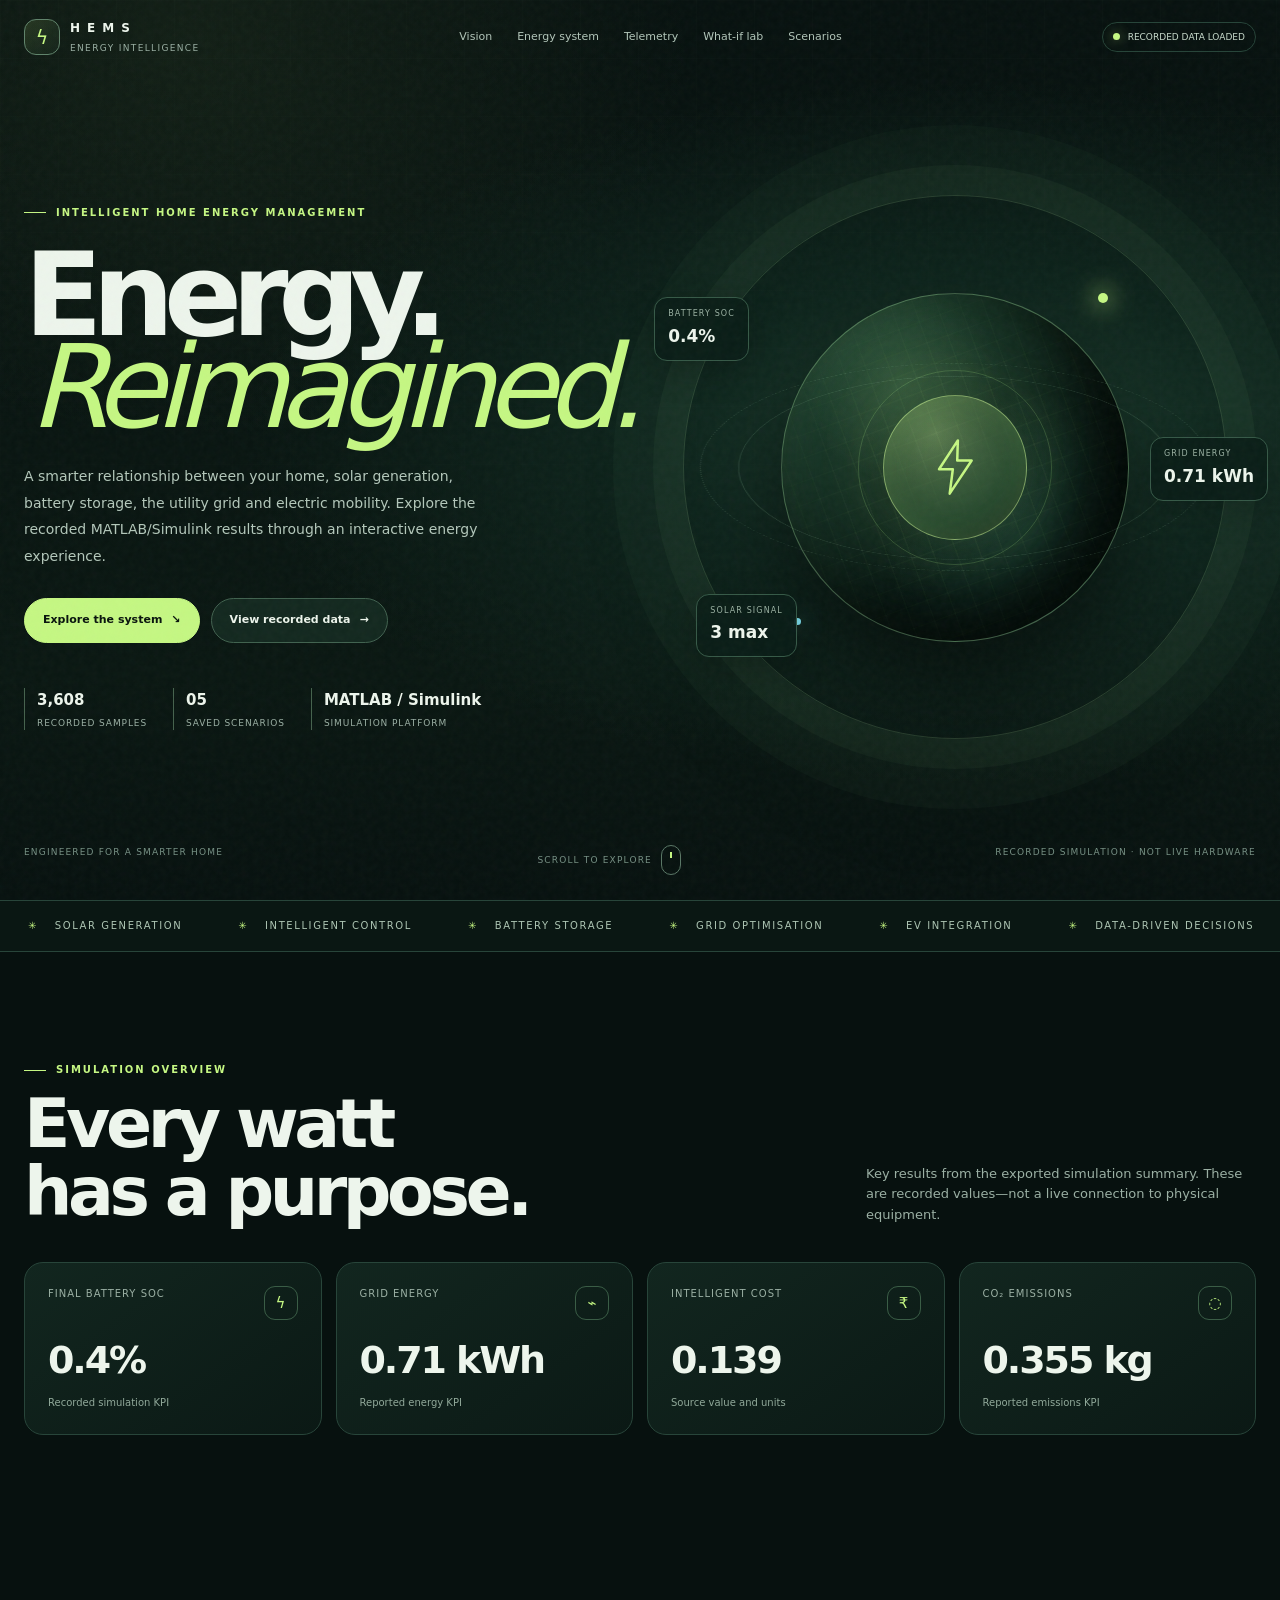
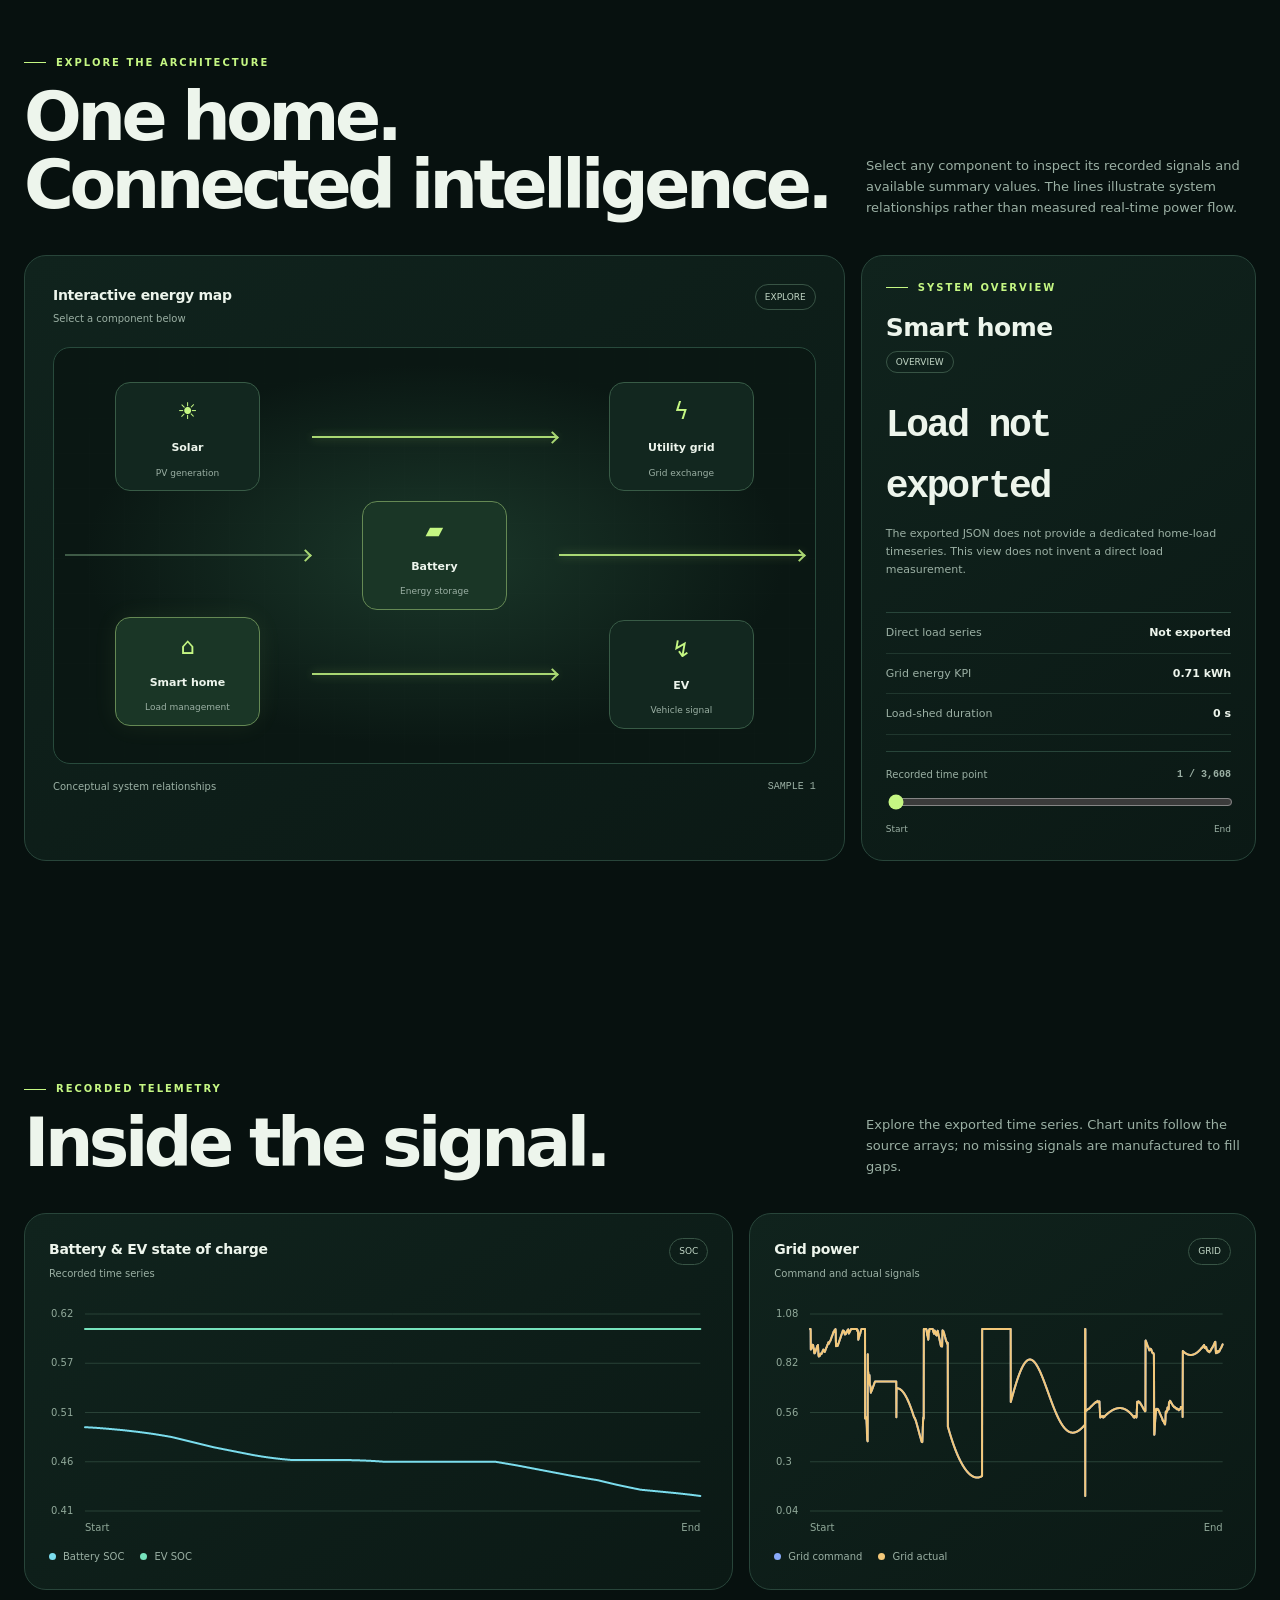
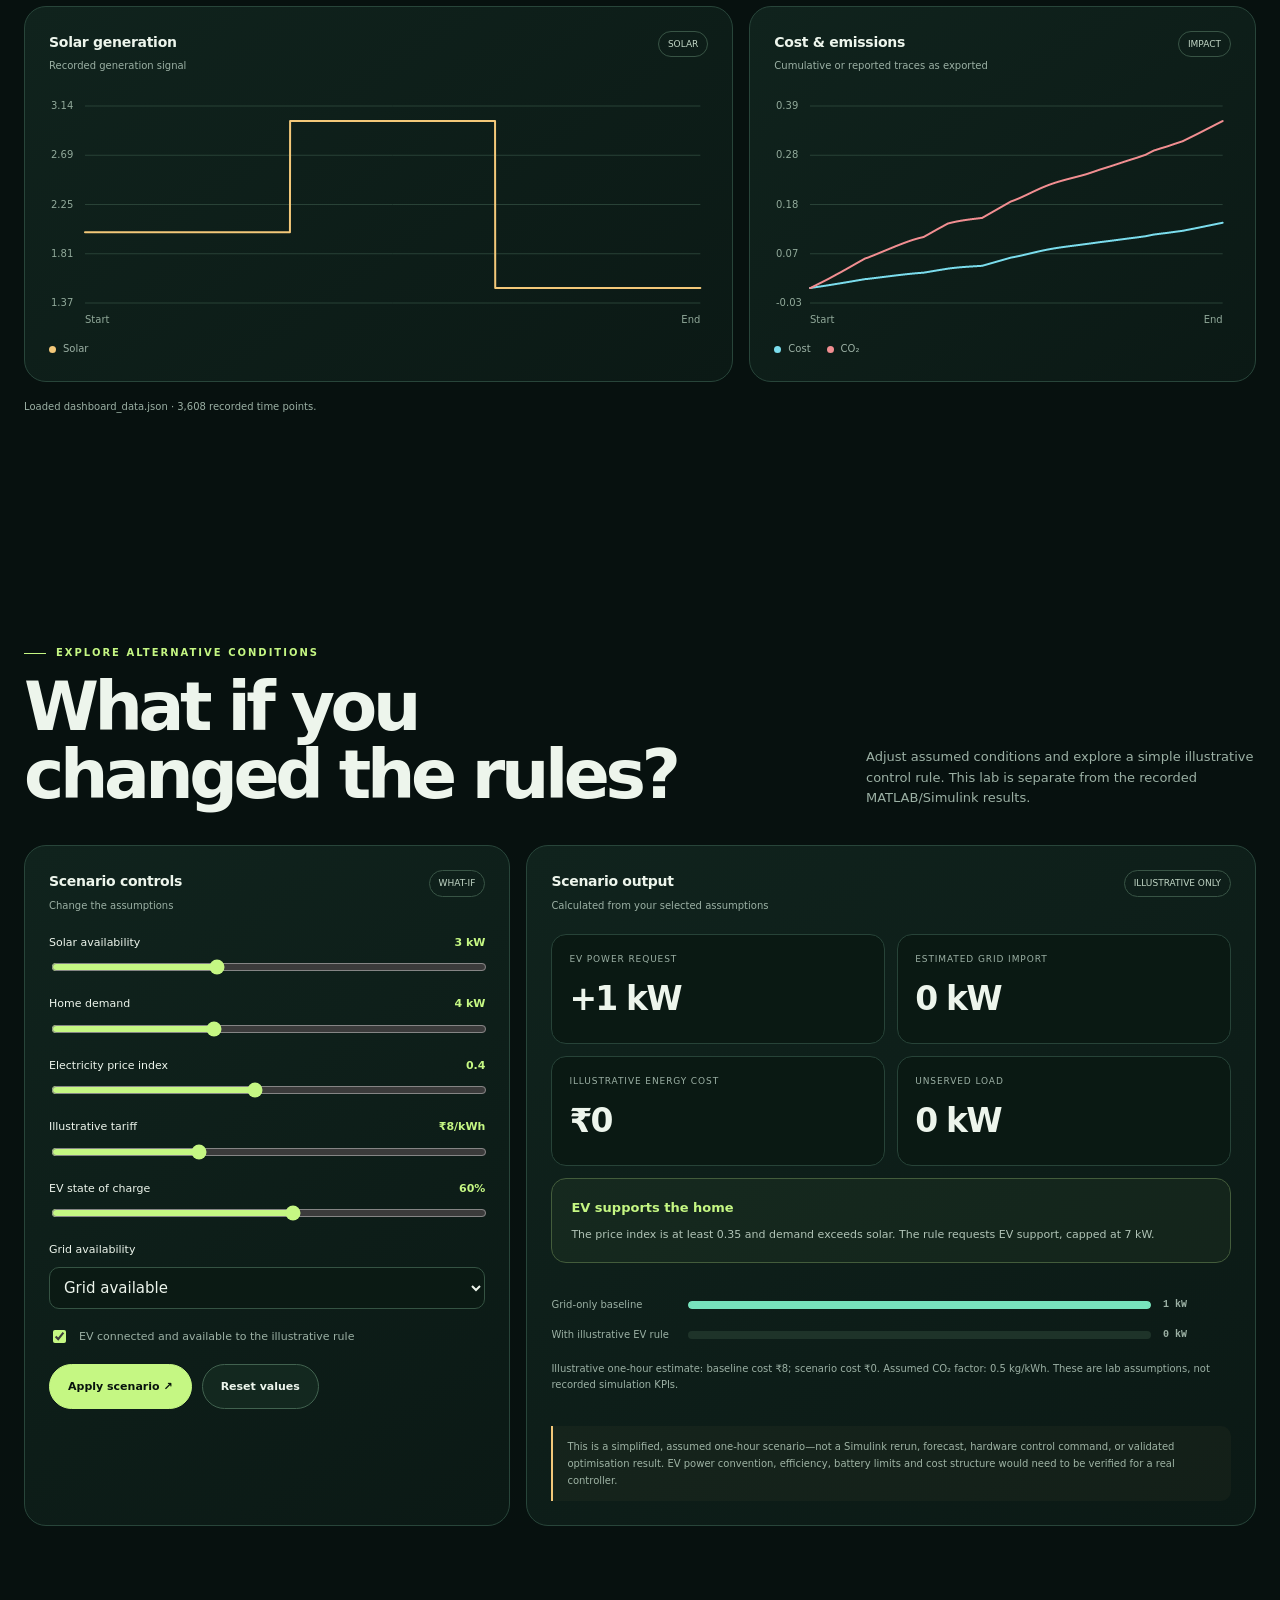
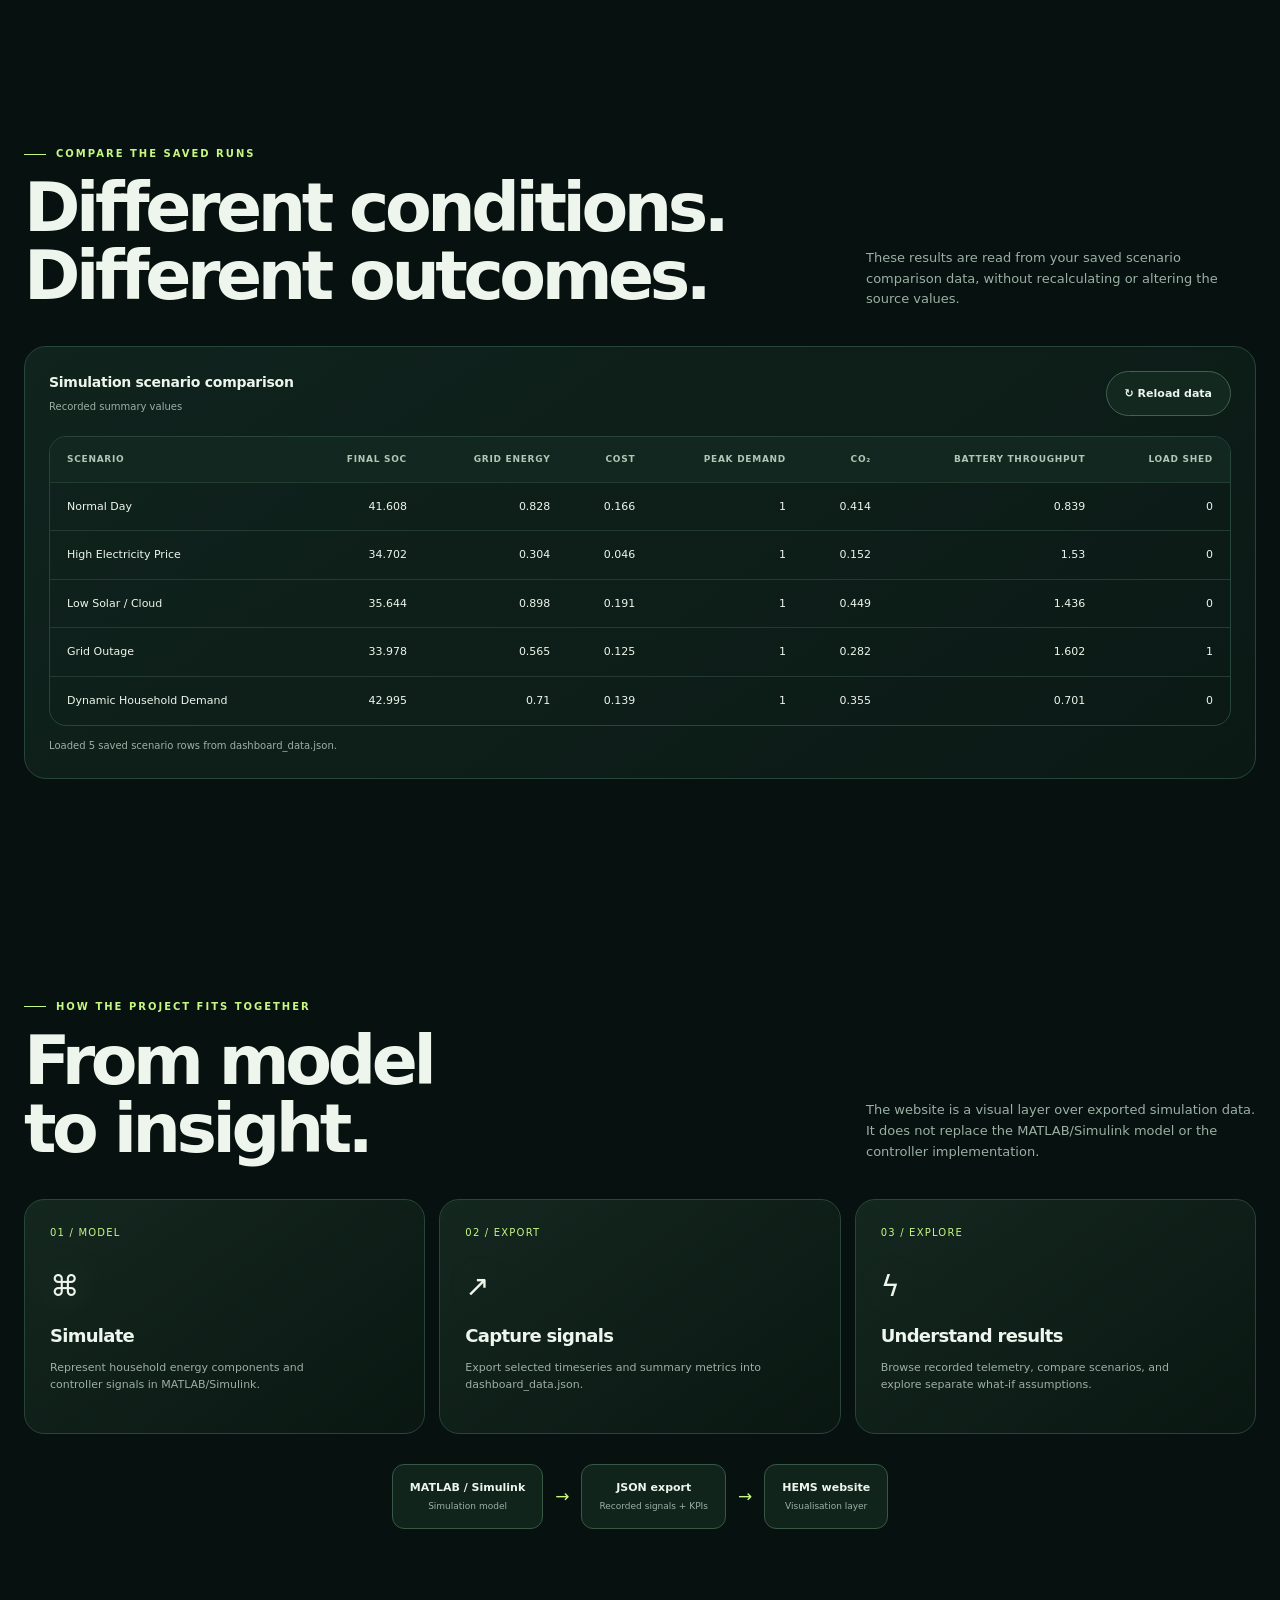
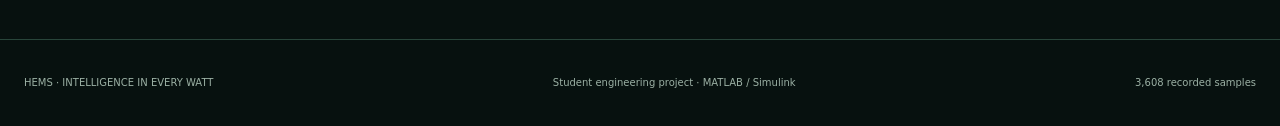
==== commit c99aaa47: "fis" ====
--- a/index.html
+++ b/index.html
@@ -1,123 +1,776 @@
-<!doctype html>
+
+<!DOCTYPE html>
 <html lang="en">
 <head>
-<meta charset="utf-8">
-<meta name="viewport" content="width=device-width, initial-scale=1, viewport-fit=cover">
+<meta charset="UTF-8">
+<meta name="viewport" content="width=device-width, initial-scale=1">
 <meta name="theme-color" content="#07110f">
-<meta name="description" content="An immersive, interactive exploration of an Intelligent Home Energy Management System powered by recorded MATLAB/Simulink simulation outputs.">
+<meta name="description" content="Intelligent Home Energy Management System — an interactive MATLAB and Simulink project.">
 <title>HEMS — Intelligence in Every Watt</title>
+
 <style>
-:root{--bg:#07110f;--bg2:#0a1715;--panel:#0d1d1a;--panel2:#10231f;--line:#27423a;--text:#eef5ee;--muted:#9ab0a4;--faint:#647e72;--lime:#c1f27b;--mint:#77e3bc;--cyan:#79d9ec;--amber:#efc778;--pink:#ef8e8e;--radius:22px;--max:1360px;--ease:cubic-bezier(.2,.75,.2,1)}
-*{box-sizing:border-box}html{scroll-behavior:smooth;scroll-padding-top:86px}body{margin:0;background:var(--bg);color:var(--text);font:15px/1.55 Inter,ui-sans-serif,system-ui,-apple-system,BlinkMacSystemFont,"Segoe UI",sans-serif;overflow-x:hidden}body:before{content:"";position:fixed;inset:0;pointer-events:none;z-index:20;opacity:.08;background-image:url("data:image/svg+xml,%3Csvg viewBox='0 0 180 180' xmlns='http://www.w3.org/2000/svg'%3E%3Cfilter id='n'%3E%3CfeTurbulence type='fractalNoise' baseFrequency='.8' numOctaves='3' stitchTiles='stitch'/%3E%3C/filter%3E%3Crect width='100%25' height='100%25' filter='url(%23n)' opacity='.32'/%3E%3C/svg%3E")}a{color:inherit;text-decoration:none}button,input,select{font:inherit}button{color:inherit}::selection{background:var(--lime);color:#07110f}.wrap{width:min(var(--max),calc(100% - 64px));margin-inline:auto}.eyebrow{display:inline-flex;align-items:center;gap:10px;color:var(--lime);font-size:10px;line-height:1.2;font-weight:850;letter-spacing:.2em;text-transform:uppercase}.eyebrow:before{content:"";display:inline-block;width:22px;height:1px;background:currentColor}.section{padding:124px 0;position:relative}.section-top{display:flex;align-items:end;justify-content:space-between;gap:35px;margin-bottom:42px}.section-top h2{font-size:clamp(34px,5vw,68px);letter-spacing:-.065em;line-height:.98;margin:14px 0 0;max-width:780px;font-weight:650}.section-top p{max-width:380px;color:var(--muted);font-size:13px;margin:0 0 4px}.muted{color:var(--muted)}.mono{font-family:ui-monospace,SFMono-Regular,Menlo,Consolas,monospace;font-variant-numeric:tabular-nums}.topbar{position:fixed;z-index:30;top:0;left:0;right:0;border-bottom:1px solid transparent;transition:background .35s,border-color .35s,backdrop-filter .35s}.topbar.scrolled{background:#07110fe8;backdrop-filter:blur(18px);border-color:#264238}.nav{height:76px;display:flex;align-items:center;justify-content:space-between;gap:24px}.brand{display:inline-flex;align-items:center;gap:11px;min-width:200px}.brand-mark{width:35px;height:35px;border:1px solid #598168;border-radius:11px;display:grid;place-items:center;color:var(--lime);background:linear-gradient(140deg,#c1f27b20,#77e3bc08);box-shadow:inset 0 0 20px #c1f27b08}.brand-mark svg{width:20px;height:20px}.brand-text{line-height:1.1}.brand-text b{display:block;font-size:12px;letter-spacing:.12em}.brand-text small{display:block;color:var(--faint);font-size:9px;letter-spacing:.14em;margin-top:5px}.navlinks{display:flex;gap:clamp(14px,2vw,29px);align-items:center}.navlinks a{font-size:11px;color:#b3c3b8;transition:color .2s}.navlinks a:hover,.navlinks a.active{color:var(--lime)}.nav-end{display:flex;align-items:center;gap:11px}.status{display:flex;align-items:center;gap:7px;padding:7px 10px;border:1px solid #355044;border-radius:999px;color:#c4d7c9;font-size:9px;letter-spacing:.08em;white-space:nowrap}.status-dot{width:6px;height:6px;background:var(--lime);border-radius:50%;box-shadow:0 0 12px var(--lime);animation:pulse 2s infinite}.menu-btn{display:none;width:40px;height:40px;border:1px solid var(--line);background:transparent;border-radius:12px;cursor:pointer}.hero{position:relative;min-height:850px;height:max(100svh,760px);display:flex;align-items:center;overflow:hidden;padding:125px 0 85px;background:radial-gradient(ellipse at 74% 44%,#19392f 0%,#0e241f 23%,transparent 50%),radial-gradient(ellipse at 12% 13%,#233a2633,transparent 32%),linear-gradient(180deg,#07110f,#091612 76%,#07110f)}.hero-grid{position:absolute;inset:0;background-image:linear-gradient(#aac7a408 1px,transparent 1px),linear-gradient(90deg,#aac7a408 1px,transparent 1px);background-size:64px 64px;mask-image:linear-gradient(180deg,black,transparent 93%);opacity:.45;transform:perspective(700px) rotateX(2deg) scale(1.05);transform-origin:center top}.orb{position:absolute;border-radius:50%;filter:blur(1px);pointer-events:none}.orb.one{width:360px;height:360px;right:6%;top:18%;background:radial-gradient(circle,#bcf67816,transparent 68%);animation:float 8s ease-in-out infinite}.orb.two{width:510px;height:510px;right:20%;bottom:-230px;background:radial-gradient(circle,#63e4c014,transparent 70%);animation:float 11s ease-in-out infinite reverse}.hero-inner{position:relative;z-index:2;display:grid;grid-template-columns:1.05fr .95fr;align-items:center;gap:30px}.hero-copy{position:relative;z-index:3;padding-bottom:20px}.hero .eyebrow{margin-bottom:25px}.hero h1{font-size:clamp(66px,9.2vw,132px);line-height:.79;letter-spacing:-.09em;font-weight:640;margin:0 0 34px;max-width:760px}.hero h1 span{display:block}.hero h1 .accent{color:var(--lime);font-weight:500;font-style:italic;letter-spacing:-.095em;padding-left:5px}.hero-desc{max-width:460px;font-size:15px;color:#b3c7bb;line-height:1.85;margin:0 0 30px}.hero-actions{display:flex;gap:12px;flex-wrap:wrap;align-items:center}.btn{display:inline-flex;justify-content:center;align-items:center;gap:11px;min-height:47px;padding:0 18px;border-radius:999px;border:1px solid #38584a;background:#11251e;font-size:11px;font-weight:800;letter-spacing:.025em;cursor:pointer;transition:transform .25s var(--ease),background .25s,border-color .25s}.btn:hover{transform:translateY(-3px);border-color:var(--lime)}.btn-primary{background:var(--lime);color:#08130d;border-color:var(--lime)}.btn-primary:hover{background:#d7ff9c}.btn svg{width:16px;height:16px}.hero-meta{display:flex;gap:28px;margin-top:49px;flex-wrap:wrap}.meta-item{border-left:1px solid #3c5a4a;padding-left:12px}.meta-item b{display:block;font-size:12px;font-weight:700}.meta-item span{display:block;color:var(--faint);font-size:9px;letter-spacing:.1em;text-transform:uppercase;margin-top:5px}.hero-art{position:relative;min-height:590px;display:grid;place-items:center;isolation:isolate}.hero-art:before{content:"";position:absolute;width:min(47vw,620px);aspect-ratio:1;border-radius:50%;border:1px solid #62846c35;box-shadow:0 0 0 35px #62846c0a,0 0 0 75px #62846c08,0 0 75px #c1f27b0b;animation:slowspin 44s linear infinite}.hero-art:after{content:"";position:absolute;left:5%;right:5%;bottom:10%;height:1px;background:linear-gradient(90deg,transparent,#8cc6a54d,transparent)}.energy-planet{width:min(37vw,470px);aspect-ratio:1;position:relative;display:grid;place-items:center;filter:drop-shadow(0 45px 50px #0008)}.planet-glow{position:absolute;inset:9%;border-radius:50%;background:radial-gradient(circle at 37% 28%,#a8e88b25,transparent 35%),radial-gradient(circle at 68% 74%,#62d8bd38,transparent 44%),linear-gradient(145deg,#163a2b,#0b1c19 72%);border:1px solid #9dcf893b;box-shadow:inset -25px -20px 70px #020906, inset 10px 4px 45px #94eaa40e,0 0 80px #8be5ab12;overflow:hidden}.planet-grid{position:absolute;inset:-10%;border-radius:50%;background:repeating-linear-gradient(0deg,transparent 0 20px,#adffc013 21px 22px),repeating-linear-gradient(90deg,transparent 0 20px,#adffc013 21px 22px);transform:perspective(380px) rotateX(15deg) rotate(-23deg);mask-image:radial-gradient(ellipse,black 20%,transparent 72%);opacity:.45}.planet-land{position:absolute;inset:0;opacity:.72;background:linear-gradient(135deg,transparent 15%,#85c87c11 15% 25%,transparent 25% 37%,#b2eb8a15 37% 47%,transparent 47%),repeating-linear-gradient(140deg,transparent 0 16px,#c1f27b16 17px 18px,transparent 19px 34px);mix-blend-mode:screen}.planet-core{position:relative;width:45%;height:45%;border-radius:50%;border:1px solid #d2ffa36c;background:radial-gradient(circle at 35% 30%,#dcffa541,#b8f2810b 35%,#142d20 75%);box-shadow:0 0 45px #c1f27b12,inset 0 0 42px #9ff29d19;display:grid;place-items:center}.planet-core svg{width:45%;height:auto;filter:drop-shadow(0 0 16px #c1f27b45)}.orbit{position:absolute;inset:2%;border:1px solid #9fd8b02e;border-radius:50%;transform:rotateX(66deg) rotate(-21deg);animation:orbit 18s linear infinite}.orbit.o2{inset:-8%;transform:rotateX(68deg) rotate(38deg);animation-duration:26s;animation-direction:reverse;border-style:dashed}.satellite{position:absolute;top:8%;right:16%;height:10px;width:10px;border-radius:50%;background:var(--lime);box-shadow:0 0 22px 4px #c1f27b70}.satellite.s2{top:auto;right:auto;bottom:13%;left:13%;background:var(--cyan);box-shadow:0 0 20px 3px #79d9ec70;width:7px;height:7px}.float-label{position:absolute;z-index:4;padding:10px 13px;background:#0b1c18d9;backdrop-filter:blur(10px);border:1px solid #3c5f4a;border-radius:13px;box-shadow:0 12px 38px #0003}.float-label small{display:block;color:#8da899;font-size:8px;letter-spacing:.14em;text-transform:uppercase}.float-label b{display:block;font-size:18px;letter-spacing:-.04em;margin-top:3px}.float-label.l1{top:19%;left:0}.float-label.l2{right:0;top:40%}.float-label.l3{bottom:15%;left:9%}.float-label .tiny-dot{display:inline-block;width:5px;height:5px;background:var(--mint);border-radius:50%;margin-right:5px}.hero-foot{position:absolute;bottom:27px;left:0;right:0;z-index:2;display:flex;justify-content:space-between;align-items:center;gap:18px;color:#718c7d;font-size:9px;letter-spacing:.12em;text-transform:uppercase}.scroll-cue{display:flex;gap:11px;align-items:center}.scroll-cue i{width:27px;height:39px;border:1px solid #557463;border-radius:999px;position:relative;display:inline-block}.scroll-cue i:after{content:"";position:absolute;top:7px;left:50%;width:3px;height:7px;border-radius:2px;background:var(--lime);animation:scroll 1.6s infinite}
-.ticker{border-block:1px solid #294238;background:#091613;overflow:hidden}.ticker-inner{display:flex;align-items:center;gap:36px;padding:17px 0;white-space:nowrap;min-width:max-content;animation:ticker 35s linear infinite}.ticker:hover .ticker-inner{animation-play-state:paused}.ticker-item{display:flex;align-items:center;gap:13px;color:#b7cbbd;font-size:10px;letter-spacing:.11em;text-transform:uppercase}.ticker-item b{color:var(--lime);font-weight:850}.ticker-star{color:#547461;font-size:17px}
-.intro-grid{display:grid;grid-template-columns:.75fr 1.25fr;gap:90px;align-items:start}.vertical-note{display:flex;align-items:center;gap:12px;color:#668576;font-size:10px;letter-spacing:.15em;text-transform:uppercase;writing-mode:vertical-rl;transform:rotate(180deg);height:180px}.intro-title{font-size:clamp(40px,6vw,82px);letter-spacing:-.07em;line-height:.98;font-weight:580;margin:22px 0 24px;max-width:800px}.intro-title em{font-family:Georgia,serif;font-weight:400;color:var(--lime)}.intro-copy{font-size:15px;line-height:1.9;color:#a9bdb1;max-width:680px}.intro-bottom{display:grid;grid-template-columns:repeat(3,1fr);gap:12px;margin-top:54px}.mini-stat{padding:18px 18px 16px;border-top:1px solid #3a5b48}.mini-stat b{display:block;font-size:clamp(22px,3vw,34px);font-weight:550;letter-spacing:-.05em;color:var(--text)}.mini-stat span{display:block;font-size:9px;line-height:1.4;letter-spacing:.09em;text-transform:uppercase;color:#779383;margin-top:7px}
-.system-section{background:linear-gradient(180deg,#07110f,#0a1814 45%,#07110f);overflow:hidden}.system-section:before{content:"";position:absolute;width:700px;height:700px;right:-380px;top:10%;background:radial-gradient(circle,#9ee77b0b,transparent 68%);pointer-events:none}.system-shell{display:grid;grid-template-columns:minmax(0,1.2fr) minmax(280px,.8fr);gap:18px;align-items:stretch}.flow-card,.inspect-card,.chart-card,.lab-card,.table-card,.arch-card{border:1px solid #284339;border-radius:var(--radius);background:linear-gradient(145deg,#10231e,#0b1916 76%);box-shadow:0 25px 70px #0002}.flow-card{padding:22px;position:relative;overflow:hidden;min-height:500px}.card-head{display:flex;justify-content:space-between;align-items:start;gap:14px}.card-head h3{font-size:14px;margin:0;font-weight:750;letter-spacing:-.02em}.card-head p{font-size:10px;margin:6px 0 0;color:#7f9a8a}.tiny-tag{border:1px solid #315345;border-radius:99px;padding:6px 9px;color:#9ec5aa;white-space:nowrap;font-size:9px;text-transform:uppercase;letter-spacing:.08em}.flow-svg{display:block;width:100%;height:auto;max-height:372px;margin:20px auto 8px;overflow:visible}.flow-wire{fill:none;stroke:#426a55;stroke-width:2;stroke-dasharray:5 8;opacity:.35}.flow-wire.active{stroke:var(--lime);opacity:.95;animation:wire 1.7s linear infinite;filter:drop-shadow(0 0 4px #c1f27b42)}.flow-node{cursor:pointer;outline:none;transition:transform .25s}.flow-node rect{fill:#112921;stroke:#416751;stroke-width:1.4;transition:stroke .25s,fill .25s}.flow-node:hover rect,.flow-node.selected rect,.flow-node:focus rect{stroke:var(--lime);fill:#1a3528}.flow-node text{font-family:inherit;pointer-events:none}.flow-node .node-title{font-size:12px;font-weight:800;fill:#e9f4eb}.flow-node .node-sub{font-size:9px;fill:#8da99a}.flow-node .node-glyph{font-size:20px;fill:var(--lime)}.flow-caption{display:flex;justify-content:space-between;gap:14px;border-top:1px solid #284339;padding-top:15px;color:#769283;font-size:9px}.inspect-card{padding:25px;display:flex;flex-direction:column;justify-content:space-between;min-height:500px}.inspect-card .big-number{font-size:clamp(41px,5vw,62px);line-height:1;letter-spacing:-.07em;font-weight:560;margin:27px 0 8px}.inspect-card .description{color:#9eb4a7;font-size:12px;line-height:1.8;max-width:400px}.inspect-data{margin-top:22px;border-top:1px solid #2c493c}.inspect-row{display:flex;justify-content:space-between;align-items:center;gap:14px;padding:12px 0;border-bottom:1px solid #203a2e;font-size:11px}.inspect-row span{color:#8aa292}.inspect-row b{font-weight:650;text-align:right}.inspect-controls{display:flex;gap:8px;margin-top:20px;flex-wrap:wrap}.chip-button{border:1px solid #355747;border-radius:999px;background:#10231c;padding:8px 12px;font-size:10px;cursor:pointer;color:#9fb9a8;transition:.2s}.chip-button:hover,.chip-button.selected{color:var(--lime);border-color:var(--lime);background:#c1f27b0b}
-.telemetry-section{background:#08130f}.telemetry-topline{display:flex;justify-content:space-between;gap:20px;align-items:center;margin-bottom:28px}.data-source{display:flex;align-items:center;gap:10px;font-size:10px;color:#93ad9c}.data-source i{width:8px;height:8px;border-radius:50%;background:var(--mint);box-shadow:0 0 12px #77e3bc77}.refresh-btn{background:transparent;border:1px solid #365545;border-radius:999px;padding:9px 13px;font-size:10px;cursor:pointer}.refresh-btn:hover{border-color:var(--lime);color:var(--lime)}.kpis{display:grid;grid-template-columns:repeat(4,minmax(0,1fr));gap:13px;margin-bottom:15px}.kpi{position:relative;overflow:hidden;border:1px solid #2c473a;border-radius:18px;padding:20px;background:linear-gradient(145deg,#10241d,#0b1915);min-height:153px;transition:transform .25s,border-color .25s}.kpi:hover{transform:translateY(-5px);border-color:#62895f}.kpi:after{content:"";position:absolute;right:-32px;top:-52px;width:130px;height:130px;border-radius:50%;background:radial-gradient(circle,var(--glow),transparent 68%);pointer-events:none}.kpi-label{position:relative;z-index:1;display:flex;justify-content:space-between;gap:8px;font-size:10px;color:#9cb4a3}.kpi-label span:last-child{color:var(--accent);font-size:13px}.kpi-value{position:relative;z-index:1;font-size:clamp(24px,3vw,36px);font-weight:560;letter-spacing:-.06em;margin:25px 0 3px;line-height:1}.kpi-foot{font-size:9px;color:#789282}.kpi.lime{--accent:var(--lime);--glow:#c1f27b20}.kpi.mint{--accent:var(--mint);--glow:#77e3bc1c}.kpi.cyan{--accent:var(--cyan);--glow:#79d9ec1c}.kpi.amber{--accent:var(--amber);--glow:#efc7781c}.chart-grid{display:grid;grid-template-columns:repeat(2,minmax(0,1fr));gap:15px}.chart-card{padding:21px;min-width:0;transition:border-color .3s}.chart-card:hover{border-color:#42634f}.chart-title{display:flex;align-items:start;justify-content:space-between;gap:14px}.chart-title h3{font-size:13px;margin:0;font-weight:750}.chart-title p{margin:6px 0 0;font-size:10px;color:#809a8b}.chart-value{color:var(--lime);font-size:10px;white-space:nowrap;text-align:right}.chart-wrap{height:220px;position:relative;margin-top:17px}.chart-wrap canvas{display:block;width:100%;height:100%;touch-action:pan-y}.chart-legend{display:flex;gap:15px;flex-wrap:wrap;color:#9ab0a2;font-size:9px;margin-top:5px}.legend-dot{display:inline-block;width:7px;height:7px;border-radius:50%;margin-right:6px}.scrubber{margin-top:18px;padding:20px 22px;border:1px solid #2b4539;border-radius:18px;background:#0c1a15}.scrub-top{display:flex;justify-content:space-between;align-items:center;gap:15px;margin-bottom:13px}.scrub-top b{font-size:11px}.scrub-top span{font-size:10px;color:var(--lime)}.scrubber input{width:100%;accent-color:var(--lime);cursor:pointer}.scrub-foot{display:flex;justify-content:space-between;gap:12px;font-size:9px;color:#779183;margin-top:4px}.sample-grid{display:grid;grid-template-columns:repeat(4,1fr);gap:9px;margin-top:19px}.sample-box{border-left:1px solid #3c5a49;padding:2px 10px}.sample-box span{display:block;color:#7f9989;font-size:9px}.sample-box b{display:block;font-size:15px;margin-top:5px;font-weight:700;letter-spacing:-.03em}
-.lab-section{background:radial-gradient(ellipse at 10% 40%,#18332670,transparent 43%),linear-gradient(180deg,#091510,#07110f)}.lab-layout{display:grid;grid-template-columns:1fr .88fr;gap:16px;align-items:stretch}.lab-card{padding:25px}.lab-warning{display:flex;gap:10px;align-items:flex-start;padding:11px 13px;border:1px solid #685736;border-radius:12px;background:#efc7780a;color:#d9c398;font-size:10px;line-height:1.6;margin:20px 0 22px}.lab-warning b{color:#ffe3a3}.controls-grid{display:grid;grid-template-columns:repeat(2,minmax(0,1fr));gap:25px 18px}.control label{display:flex;justify-content:space-between;gap:10px;font-size:11px;color:#adc1b3;margin-bottom:12px}.control output{font-weight:800;color:var(--lime);white-space:nowrap}.control input[type=range]{width:100%;accent-color:var(--lime)}.range-limits{display:flex;justify-content:space-between;margin-top:5px;color:#6d8979;font-size:9px}.toggle-line{display:flex;align-items:center;justify-content:space-between;gap:12px;padding:14px 0;border-top:1px solid #2b4538;margin-top:22px;font-size:11px;color:#a7bdad}.switch{appearance:none;width:42px;height:24px;background:#2d4539;border:1px solid #43604d;border-radius:99px;position:relative;cursor:pointer;transition:.2s}.switch:after{content:"";position:absolute;left:3px;top:3px;width:16px;height:16px;border-radius:50%;background:#b3c3b8;transition:.2s}.switch:checked{background:#5d9a48;border-color:#7bbf65}.switch:checked:after{left:21px;background:#f3ffe9}.lab-actions{display:flex;gap:9px;margin-top:21px;flex-wrap:wrap}.lab-result{display:flex;flex-direction:column;gap:14px}.result-hero{padding:25px;border:1px solid #3a5846;border-radius:var(--radius);background:radial-gradient(circle at 90% 10%,#c1f27b16,transparent 45%),linear-gradient(145deg,#132b20,#0b1915);flex:1}.result-hero .mode{font-size:10px;color:var(--lime);letter-spacing:.14em;text-transform:uppercase}.result-hero h3{font-size:clamp(26px,3vw,38px);letter-spacing:-.055em;line-height:1.06;margin:17px 0 12px}.result-hero p{color:#a1b8a7;font-size:11px;line-height:1.75;margin:0}.result-metrics{display:grid;grid-template-columns:repeat(2,minmax(0,1fr));gap:10px}.result-metric{border:1px solid #2d483a;border-radius:15px;background:#0b1a14;padding:15px}.result-metric span{display:block;color:#8ca595;font-size:9px}.result-metric b{display:block;font-size:22px;letter-spacing:-.04em;margin:8px 0 3px}.result-metric small{font-size:9px;color:#6f8b79}.compare{border:1px solid #2e4839;border-radius:16px;padding:18px;background:#0c1b15}.compare h4{font-size:11px;margin:0 0 15px}.bar-line{display:grid;grid-template-columns:100px 1fr 60px;gap:9px;align-items:center;margin:11px 0;font-size:9px;color:#92ab9b}.bar-track{height:7px;background:#1a3025;border-radius:99px;overflow:hidden}.bar-fill{height:100%;width:0;border-radius:99px;background:linear-gradient(90deg,#7ad9c4,#c1f27b);transition:width .5s var(--ease)}.bar-val{text-align:right;font-variant-numeric:tabular-nums;color:#dcebdd}.compare-note{font-size:9px;color:#789281;line-height:1.7;margin:14px 0 0}
-.results-section{overflow:hidden}.results-section:after{content:"05";position:absolute;right:-20px;top:80px;font-size:clamp(150px,28vw,370px);letter-spacing:-.1em;line-height:1;font-weight:900;color:#c1f27b05;pointer-events:none}.table-card{position:relative;z-index:1;padding:23px;overflow:hidden}.table-head{display:flex;justify-content:space-between;gap:15px;align-items:center;margin-bottom:18px}.table-head h3{margin:0;font-size:14px}.table-head p{margin:5px 0 0;color:#8aa394;font-size:10px}.table-wrap{overflow:auto;border:1px solid #2a4538;border-radius:13px}table{border-collapse:collapse;width:100%;min-width:830px;background:#0a1914}th,td{padding:14px 13px;border-bottom:1px solid #203b2e;text-align:left;white-space:nowrap;font-size:10px}th{background:#102219;color:#819b8a;font-size:9px;letter-spacing:.1em;text-transform:uppercase}td{color:#d0e0d3}td:first-child{font-weight:750;color:var(--text)}tbody tr{transition:background .2s}tbody tr:hover{background:#183124}tbody tr:last-child td{border-bottom:0}.best-tag{display:inline-block;border:1px solid #557542;background:#c1f27b12;border-radius:999px;padding:4px 7px;font-size:8px;color:var(--lime);margin-left:5px}.bar-summary{display:grid;grid-template-columns:repeat(5,minmax(0,1fr));gap:10px;margin-top:18px}.scenario-mini{padding:12px;border:1px solid #2a4337;border-radius:12px;background:#0b1914;min-width:0}.scenario-mini span{display:block;font-size:9px;color:#91a899;white-space:nowrap;overflow:hidden;text-overflow:ellipsis}.scenario-mini b{display:block;font-size:17px;margin-top:5px}.scenario-mini small{color:#6e8979;font-size:9px}
-.story-section{background:linear-gradient(180deg,#0a1712,#091510)}.story-lead{display:grid;grid-template-columns:.85fr 1.15fr;gap:70px;margin-bottom:45px}.story-lead .section-top{display:block;margin:0}.story-lead .section-top h2{font-size:clamp(36px,5vw,64px)}.story-lead .right-copy{color:#a3b8aa;font-size:13px;line-height:1.9;max-width:560px;padding-top:40px}.steps-grid{display:grid;grid-template-columns:repeat(4,minmax(0,1fr));gap:10px}.story-step{padding:21px 18px;border:1px solid #294438;border-radius:17px;background:linear-gradient(145deg,#10231a,#0b1914);min-height:220px;transition:transform .3s var(--ease),border-color .3s}.story-step:hover{transform:translateY(-6px);border-color:#648658}.step-num{color:var(--lime);font-size:10px;letter-spacing:.14em}.step-icon{width:40px;height:40px;display:grid;place-items:center;border:1px solid #3e5a47;border-radius:13px;margin:24px 0 17px;color:var(--lime);font-size:18px}.story-step h3{font-size:14px;margin:0 0 8px}.story-step p{font-size:10px;line-height:1.75;color:#8da494;margin:0}
-.integrity{display:grid;grid-template-columns:1fr 1fr;gap:16px}.integrity-card{padding:24px;border:1px solid #294539;border-radius:var(--radius);background:#0d1c16}.integrity-card h3{font-size:14px;margin:0 0 9px}.integrity-card p{font-size:11px;color:#92a999;line-height:1.8;margin:0}.integrity-list{display:grid;gap:10px;margin-top:18px}.integrity-item{display:flex;gap:10px;align-items:start;font-size:10px;color:#aac0b0;line-height:1.6}.checkmark{display:grid;place-items:center;flex:0 0 18px;height:18px;border:1px solid #5a7b58;border-radius:50%;color:var(--lime);font-size:10px;margin-top:1px}.status-list{display:grid;gap:0;margin-top:10px}.status-line{padding:12px 0;border-bottom:1px solid #233e30;display:flex;align-items:center;justify-content:space-between;gap:12px;font-size:10px}.status-line:last-child{border-bottom:0}.status-line span{color:#91a696}.data-pill{border:1px solid #53614a;border-radius:999px;padding:4px 8px;color:#c5d2a9;font-size:9px;white-space:nowrap}.data-pill.unknown{border-color:#645b41;color:#d5bf8f;background:#efc77808}.footer{padding:45px 0 30px;border-top:1px solid #294438;background:#07110f}.footer-top{display:flex;align-items:center;justify-content:space-between;gap:22px;padding-bottom:35px}.footer-title{font-size:clamp(25px,4vw,47px);line-height:.95;letter-spacing:-.06em;margin:15px 0 0;max-width:590px}.footer-title em{color:var(--lime);font-family:Georgia,serif;font-weight:400}.footer-meta{display:grid;gap:7px;text-align:right;color:#718b7c;font-size:9px;letter-spacing:.1em;text-transform:uppercase}.footer-bottom{border-top:1px solid #233d30;padding-top:20px;display:flex;justify-content:space-between;gap:14px;flex-wrap:wrap;color:#6a8474;font-size:9px}.footer-bottom a:hover{color:var(--lime)}
-.reveal{opacity:0;transform:translateY(24px);transition:opacity .8s var(--ease),transform .8s var(--ease)}.reveal.in{opacity:1;transform:translateY(0)}.reveal[data-delay="1"]{transition-delay:.08s}.reveal[data-delay="2"]{transition-delay:.16s}.reveal[data-delay="3"]{transition-delay:.24s}.progress{height:2px;width:0;background:var(--lime);position:fixed;left:0;top:0;z-index:50;box-shadow:0 0 10px #c1f27b80}.toast{position:fixed;z-index:60;bottom:25px;right:25px;background:#14271d;border:1px solid #52704b;color:#e7f5e1;border-radius:12px;padding:12px 16px;font-size:11px;box-shadow:0 20px 55px #0008;opacity:0;transform:translateY(8px);pointer-events:none;transition:.3s}.toast.show{opacity:1;transform:translateY(0)}.empty{color:#8fa797;padding:14px;font-size:11px}
-@keyframes pulse{50%{opacity:.35;box-shadow:0 0 2px var(--lime)}}@keyframes float{50%{transform:translateY(-16px) scale(1.04)}}@keyframes slowspin{to{transform:rotate(360deg)}}@keyframes orbit{to{transform:rotateX(66deg) rotate(339deg)}}@keyframes scroll{0%{transform:translate(-50%,0);opacity:0}30%{opacity:1}100%{transform:translate(-50%,12px);opacity:0}}@keyframes wire{to{stroke-dashoffset:-26}}@keyframes ticker{to{transform:translateX(-45%)}}
-@media(max-width:1050px){.wrap{width:min(var(--max),calc(100% - 40px))}.hero-inner{grid-template-columns:1fr .85fr;gap:5px}.hero h1{font-size:clamp(62px,8.7vw,105px)}.hero-art{min-height:500px}.float-label.l1{left:-5%}.float-label.l2{right:-3%}.section{padding:95px 0}.system-shell{grid-template-columns:1fr}.flow-card{min-height:0}.inspect-card{min-height:0}.inspect-card .big-number{margin:18px 0 7px}.story-lead{gap:30px}.steps-grid{grid-template-columns:repeat(2,1fr)}}
-@media(max-width:760px){.wrap{width:calc(100% - 34px)}.nav{height:68px}.brand{min-width:unset}.brand-text b{font-size:11px}.status{display:none}.menu-btn{display:grid;place-items:center}.navlinks{display:none;position:absolute;top:68px;left:0;right:0;padding:14px 20px 20px;background:#07110ff7;border-bottom:1px solid var(--line);flex-direction:column;align-items:stretch;gap:0}.navlinks.open{display:flex}.navlinks a{padding:12px 4px;border-bottom:1px solid #20392d}.hero{height:auto;min-height:0;padding:125px 0 95px}.hero-inner{grid-template-columns:1fr}.hero-copy{padding:0}.hero h1{font-size:clamp(64px,15vw,104px);margin-bottom:25px}.hero-desc{font-size:13px;max-width:450px}.hero-meta{margin-top:32px;gap:20px}.hero-art{min-height:min(88vw,510px);margin-top:15px}.energy-planet{width:min(76vw,440px)}.hero-art:before{width:min(92vw,570px)}.float-label.l1{top:11%;left:0}.float-label.l2{top:37%;right:0}.float-label.l3{bottom:8%;left:3%}.float-label b{font-size:15px}.hero-foot{bottom:22px;font-size:8px}.section{padding:78px 0}.section-top{display:block;margin-bottom:30px}.section-top h2{font-size:clamp(38px,10vw,62px)}.section-top p{margin-top:16px;max-width:520px}.intro-grid{grid-template-columns:1fr;gap:18px}.vertical-note{writing-mode:horizontal-tb;transform:none;height:auto}.intro-title{font-size:clamp(42px,11vw,68px);margin-top:19px}.intro-bottom{gap:8px;margin-top:35px}.mini-stat{padding:14px 10px}.mini-stat span{font-size:8px}.kpis{grid-template-columns:repeat(2,minmax(0,1fr));gap:9px}.kpi{min-height:130px;padding:16px}.kpi-value{margin-top:24px}.chart-grid{grid-template-columns:1fr}.chart-card{padding:17px}.chart-wrap{height:210px}.telemetry-topline{align-items:flex-start}.scrubber{padding:16px}.sample-grid{grid-template-columns:repeat(2,1fr);gap:14px}.lab-layout{grid-template-columns:1fr}.lab-card{padding:19px}.controls-grid{gap:22px 13px}.result-metric b{font-size:21px}.bar-summary{grid-template-columns:repeat(2,1fr)}.bar-summary .scenario-mini:last-child{grid-column:span 2}.story-lead{grid-template-columns:1fr;gap:12px}.story-lead .right-copy{padding-top:0}.steps-grid{grid-template-columns:repeat(2,1fr)}.story-step{min-height:205px}.integrity{grid-template-columns:1fr}.footer-top{align-items:flex-start;flex-direction:column}.footer-meta{text-align:left}.flow-card{padding:16px}.flow-svg{margin-block:18px}.flow-caption{font-size:8px}.inspect-card{padding:19px}.footer-bottom{font-size:8px}}
-@media(max-width:430px){.hero h1{font-size:17vw}.hero-meta{gap:13px}.meta-item{padding-left:9px}.meta-item b{font-size:11px}.meta-item span{font-size:8px}.hero-foot .foot-right{display:none}.controls-grid{grid-template-columns:1fr;gap:18px}.steps-grid{grid-template-columns:1fr}.story-step{min-height:0}.intro-bottom{grid-template-columns:1fr 1fr}.mini-stat:last-child{grid-column:span 2}.flow-node .node-title{font-size:14px}.flow-node .node-sub{font-size:11px}.chart-value{max-width:110px;white-space:normal}.table-card{padding:15px}.lab-actions .btn{flex:1}.result-hero{padding:20px}.compare{padding:14px}.bar-line{grid-template-columns:90px 1fr 54px}}
-@media(prefers-reduced-motion:reduce){*,*:before,*:after{scroll-behavior:auto!important;animation-duration:.01ms!important;animation-iteration-count:1!important;transition-duration:.01ms!important}.reveal{opacity:1;transform:none}}
+:root{
+ --bg:#07110f;--panel:#0d1d19;--panel2:#112720;
+ --line:#28453a;--text:#edf5ec;--muted:#9bb0a4;
+ --lime:#c5f783;--mint:#77e3bd;--cyan:#7bdded;
+ --amber:#f3c879;--red:#f18e91;
+ --radius:22px;--ease:cubic-bezier(.2,.75,.2,1)
+}
+*{box-sizing:border-box}
+html{scroll-behavior:smooth;scroll-padding-top:85px}
+body{margin:0;background:var(--bg);color:var(--text);
+ font:15px/1.6 Inter,system-ui,-apple-system,"Segoe UI",sans-serif;
+ overflow-x:hidden}
+body:before{content:"";position:fixed;inset:0;pointer-events:none;
+ z-index:20;opacity:.035;
+ background-image:url("data:image/svg+xml,%3Csvg viewBox='0 0 180 180' xmlns='http://www.w3.org/2000/svg'%3E%3Cfilter id='n'%3E%3CfeTurbulence type='fractalNoise' baseFrequency='.8' numOctaves='3' stitchTiles='stitch'/%3E%3C/filter%3E%3Crect width='100%25' height='100%25' filter='url(%23n)'/%3E%3C/svg%3E")}
+a{color:inherit;text-decoration:none}
+button,input,select{font:inherit}
+button{color:inherit}
+button:focus-visible,a:focus-visible,input:focus-visible,select:focus-visible{outline:2px solid var(--lime);outline-offset:4px}
+::selection{background:var(--lime);color:#07110f}
+.wrap{width:min(1280px,calc(100% - 48px));margin:auto}
+.mono{font-family:ui-monospace,SFMono-Regular,Menlo,monospace;font-variant-numeric:tabular-nums}
+.muted{color:var(--muted)}
+.eyebrow{display:flex;align-items:center;gap:10px;color:var(--lime);
+ font-size:10px;font-weight:850;letter-spacing:.2em;text-transform:uppercase}
+.eyebrow:before{content:"";width:22px;height:1px;background:currentColor}
+.section{padding:110px 0;position:relative}
+.section-head{display:flex;justify-content:space-between;align-items:end;gap:28px;margin-bottom:36px}
+.section-head h2{font-size:clamp(35px,5.5vw,68px);letter-spacing:-.065em;line-height:1;margin:12px 0 0;font-weight:650}
+.section-head p{max-width:390px;color:var(--muted);font-size:13px;margin:0}
+.topbar{position:fixed;z-index:30;top:0;left:0;right:0;border-bottom:1px solid transparent;transition:.3s}
+.topbar.scrolled{background:#07110feF;border-color:var(--line);backdrop-filter:blur(18px)}
+.progress{height:2px;position:absolute;bottom:-1px;left:0;width:0;background:var(--lime)}
+.nav{height:74px;display:flex;justify-content:space-between;align-items:center;gap:25px}
+.brand{display:flex;align-items:center;gap:10px;flex-shrink:0}
+.brand-mark{width:36px;height:36px;border:1px solid #61846c;border-radius:12px;
+ display:grid;place-items:center;color:var(--lime);font-size:19px;
+ background:linear-gradient(135deg,#c5f78322,#77e3bd08)}
+.brand b{display:block;font-size:12px;letter-spacing:.12em}
+.brand small{display:block;color:var(--muted);font-size:9px;letter-spacing:.15em;margin-top:3px}
+.navlinks{display:flex;align-items:center;gap:25px}
+.navlinks a{font-size:11px;color:#b3c6ba;transition:color .2s}
+.navlinks a:hover,.navlinks a.active{color:var(--lime)}
+.nav-right{display:flex;align-items:center;gap:10px}
+.status{display:flex;align-items:center;gap:8px;border:1px solid var(--line);
+ border-radius:30px;padding:7px 10px;font-size:9px;color:#c9dccd;white-space:nowrap}
+.dot{height:7px;width:7px;display:inline-block;background:var(--lime);
+ border-radius:50%;box-shadow:0 0 12px #c5f78388}
+.menu-btn{display:none;background:transparent;border:1px solid var(--line);
+ border-radius:10px;padding:8px;cursor:pointer}
+
+.hero{position:relative;min-height:770px;min-height:max(760px,100svh);
+ display:flex;align-items:center;overflow:hidden;padding:125px 0 90px;
+ background:radial-gradient(ellipse at 76% 48%,#1b3b2c 0%,#0e241c 23%,transparent 53%),
+ radial-gradient(ellipse at 15% 5%,#b8eb7810,transparent 33%),
+ linear-gradient(180deg,#07110f,#0a1712 75%,#07110f)}
+.hero-grid{position:absolute;inset:0;opacity:.42;
+ background-image:linear-gradient(#b5dbb009 1px,transparent 1px),
+ linear-gradient(90deg,#b5dbb009 1px,transparent 1px);
+ background-size:58px 58px;mask-image:linear-gradient(black,transparent 90%)}
+.hero-inner{display:grid;grid-template-columns:1fr 1fr;align-items:center;gap:20px;position:relative;z-index:2}
+.hero-copy{padding:25px 0}
+.hero-copy .eyebrow{margin-bottom:28px}
+.hero h1{font-size:clamp(65px,9vw,126px);font-weight:650;letter-spacing:-.09em;line-height:.8;margin:0 0 30px}
+.hero h1 span{display:block}
+.hero h1 .accent{font-style:italic;color:var(--lime);font-weight:500;padding-left:5px}
+.hero-desc{max-width:460px;color:#b4c8bb;font-size:14px;line-height:1.9;margin-bottom:28px}
+.actions{display:flex;flex-wrap:wrap;gap:11px}
+.btn{display:inline-flex;align-items:center;justify-content:center;gap:9px;
+ min-height:45px;padding:0 18px;border:1px solid #41624f;background:#13281f;
+ border-radius:50px;font-size:11px;font-weight:800;cursor:pointer;transition:.25s}
+.btn:hover{transform:translateY(-3px);border-color:var(--lime)}
+.btn-primary{background:var(--lime);color:#08130d;border-color:var(--lime)}
+.btn-primary:hover{background:#dcffa7}
+.hero-stats{display:flex;flex-wrap:wrap;gap:26px;margin-top:45px}
+.hero-stat{border-left:1px solid #45624d;padding-left:12px}
+.hero-stat strong{display:block;font-size:15px}
+.hero-stat small{display:block;color:var(--muted);font-size:9px;letter-spacing:.1em;text-transform:uppercase;margin-top:4px}
+
+.hero-art{min-height:500px;display:grid;place-items:center;position:relative}
+.planet{width:min(36vw,425px);aspect-ratio:1;position:relative;
+ display:grid;place-items:center;filter:drop-shadow(0 40px 38px #0007)}
+.planet:before{content:"";position:absolute;inset:-14%;border:1px solid #b2e7a02c;border-radius:50%;
+ box-shadow:0 0 0 30px #b2e7a009,0 0 0 70px #b2e7a006;
+ animation:spin 60s linear infinite}
+.planet-sphere{position:absolute;inset:9%;border-radius:50%;overflow:hidden;
+ border:1px solid #b6ecab4b;
+ background:radial-gradient(circle at 35% 26%,#a9e99629,transparent 29%),
+ radial-gradient(circle at 72% 71%,#62e5ba24,transparent 42%),
+ linear-gradient(145deg,#244c35,#0a1a15 68%);
+ box-shadow:inset -35px -25px 65px #020805,inset 8px 0 35px #a8eaa40c}
+.planet-sphere:before{content:"";position:absolute;inset:-15%;opacity:.65;
+ background:repeating-linear-gradient(0deg,transparent 0 20px,#d0ffa016 21px 22px),
+ repeating-linear-gradient(90deg,transparent 0 20px,#d0ffa016 21px 22px);
+ transform:rotate(-20deg);mask-image:radial-gradient(circle,black,transparent 72%)}
+.planet-sphere:after{content:"";position:absolute;inset:22%;border:1px solid #b8f58e35;border-radius:50%;
+ box-shadow:0 0 50px #c5f78315,inset 0 0 35px #c5f7830c}
+.planet-core{position:relative;width:34%;aspect-ratio:1;border:1px solid #d7ff9b80;
+ border-radius:50%;display:grid;place-items:center;
+ background:radial-gradient(circle at 36% 27%,#d5ff9b55,#26482d 65%,#101e16);
+ box-shadow:0 0 45px #c5f78323,inset 0 0 27px #c5f78324}
+.planet-core svg{width:44%;color:var(--lime)}
+.orbit{position:absolute;inset:-1%;border:1px solid #a5dbb52c;border-radius:50%;
+ transform:rotateX(65deg) rotate(-25deg);animation:orbit 19s linear infinite}
+.orbit.two{inset:-10%;transform:rotateX(66deg) rotate(35deg);animation-direction:reverse;animation-duration:27s;border-style:dashed}
+.satellite{position:absolute;top:9%;right:14%;width:10px;height:10px;border-radius:50%;
+ background:var(--lime);box-shadow:0 0 22px 5px #c5f78375}
+.satellite.two{top:auto;right:auto;bottom:13%;left:12%;width:7px;height:7px;background:var(--cyan);box-shadow:0 0 20px #7bdded90}
+.float-label{position:absolute;padding:10px 13px;z-index:4;background:#0a1d17db;
+ backdrop-filter:blur(12px);border:1px solid #365947;border-radius:13px;box-shadow:0 10px 34px #0003}
+.float-label small{display:block;font-size:8px;color:#9bb2a3;letter-spacing:.14em;text-transform:uppercase}
+.float-label strong{display:block;font-size:17px;margin-top:2px}
+.label-one{left:0;top:16%}.label-two{right:-2%;top:44%}.label-three{left:7%;bottom:12%}
+.hero-bottom{position:absolute;bottom:25px;left:0;right:0;display:flex;justify-content:space-between;
+ color:#769084;font-size:9px;letter-spacing:.13em;text-transform:uppercase}
+.scroll-cue{display:flex;align-items:center;gap:9px}
+.scroll-cue i{width:20px;height:30px;border:1px solid #597765;border-radius:50px;position:relative}
+.scroll-cue i:after{content:"";position:absolute;left:8px;top:6px;width:2px;height:6px;background:var(--lime);animation:scroll 1.5s infinite}
+
+.ticker{overflow:hidden;border-block:1px solid var(--line);background:#0a1713}
+.ticker-track{display:flex;width:max-content;animation:marquee 32s linear infinite}
+.ticker span{padding:17px 28px;color:#adc5b3;font-size:10px;letter-spacing:.16em;text-transform:uppercase;white-space:nowrap}
+.ticker b{color:var(--lime);margin-right:12px}
+
+.cards{display:grid;grid-template-columns:repeat(4,minmax(0,1fr));gap:14px}
+.kpi{background:linear-gradient(145deg,#12261f,#0b1915);
+ border:1px solid var(--line);border-radius:19px;padding:23px;min-width:0;transition:.3s}
+.kpi:hover{border-color:#67885d;transform:translateY(-4px)}
+.kpi-label{font-size:10px;letter-spacing:.1em;text-transform:uppercase;color:var(--muted)}
+.kpi-value{font-size:clamp(23px,3vw,38px);font-weight:650;letter-spacing:-.055em;margin:10px 0 4px;overflow-wrap:anywhere}
+.kpi-note{font-size:10px;color:#91a99a}
+.kpi-top{display:flex;justify-content:space-between;gap:12px}
+.kpi-icon{display:grid;place-items:center;width:34px;height:34px;border:1px solid #3a5d46;border-radius:11px;color:var(--lime);flex-shrink:0}
+
+.panel{background:linear-gradient(145deg,#10231d,#0b1915);
+ border:1px solid var(--line);border-radius:var(--radius);padding:24px;min-width:0}
+.panel-head{display:flex;justify-content:space-between;align-items:start;gap:12px;margin-bottom:20px}
+.panel h3{font-size:14px;margin:0;letter-spacing:-.02em}
+.panel-head p{font-size:10px;color:var(--muted);margin:5px 0 0}
+.tag{border:1px solid #385445;border-radius:50px;padding:5px 9px;color:#c1d6c5;font-size:9px;white-space:nowrap}
+.charts-grid{display:grid;grid-template-columns:1.4fr 1fr;gap:16px}
+.chart-wrap{height:235px;position:relative;width:100%}
+canvas.chart{display:block;width:100%;height:100%}
+.legend{display:flex;gap:16px;flex-wrap:wrap;margin-top:12px;font-size:10px;color:var(--muted)}
+.legend span{display:flex;align-items:center;gap:7px}
+.legend i{width:7px;height:7px;border-radius:50%;display:inline-block}
+
+.flow-layout{display:grid;grid-template-columns:1.35fr .65fr;gap:16px}
+.flow-panel{padding:28px}
+.flow-scene{position:relative;min-height:370px;overflow:hidden;border-radius:17px;
+ border:1px solid #284a3c;background:radial-gradient(ellipse at 50% 50%,#1b382a 0,transparent 65%),#0a1713}
+.flow-scene:before{content:"";position:absolute;inset:0;opacity:.35;background-image:linear-gradient(#a8d5a207 1px,transparent 1px),linear-gradient(90deg,#a8d5a207 1px,transparent 1px);background-size:35px 35px}
+.flow-grid{display:grid;grid-template-columns:1fr 1fr 1fr;align-items:center;justify-items:center;gap:10px;position:relative;z-index:2;padding:34px 15px;min-height:370px}
+.flow-node{width:100%;max-width:145px;min-height:95px;display:flex;flex-direction:column;align-items:center;justify-content:center;gap:9px;
+ background:#12271f;border:1px solid #385b46;border-radius:15px;cursor:pointer;transition:.25s;padding:10px}
+.flow-node:hover,.flow-node.selected{border-color:var(--lime);background:#1b3626;box-shadow:0 0 25px #c5f78312;transform:translateY(-3px)}
+.flow-icon{font-size:23px;color:var(--lime)}
+.flow-node strong{font-size:11px}
+.flow-node small{font-size:9px;color:var(--muted);text-align:center}
+.flow-node.center{border-color:#658954;background:#1a3626}
+.flow-wire{height:2px;width:calc(100% + 8px);background:#48674f;position:relative;opacity:.85}
+.flow-wire:after{content:"";position:absolute;right:0;top:-3px;width:7px;height:7px;border-top:2px solid var(--lime);border-right:2px solid var(--lime);transform:rotate(45deg)}
+.flow-wire.active{background:var(--lime);box-shadow:0 0 10px #c5f78375}
+.flow-caption{display:flex;align-items:center;justify-content:space-between;gap:10px;padding-top:15px;font-size:10px;color:var(--muted)}
+.inspect-panel{display:flex;flex-direction:column;gap:16px}
+.inspect-value{font-size:38px;font-weight:650;letter-spacing:-.06em;margin:8px 0}
+.inspect-rows{border-top:1px solid var(--line);margin-top:18px}
+.inspect-row{display:flex;justify-content:space-between;align-items:baseline;gap:10px;padding:11px 0;border-bottom:1px solid #20372e;font-size:11px}
+.inspect-row span{color:var(--muted)}
+.inspect-row b{text-align:right;font-weight:600}
+.sample-control{padding:15px 0 0;margin-top:auto;border-top:1px solid var(--line)}
+.sample-control label{display:flex;justify-content:space-between;gap:12px;color:var(--muted);font-size:10px;margin-bottom:9px}
+input[type=range]{width:100%;accent-color:var(--lime);cursor:pointer}
+
+.lab-layout{display:grid;grid-template-columns:.8fr 1.2fr;gap:16px}
+.controls{display:grid;gap:18px}
+.control label{display:flex;justify-content:space-between;gap:12px;font-size:11px;margin-bottom:8px}
+.control output{color:var(--lime);font-weight:750}
+.control input[type=range]{display:block;width:100%}
+.select-control{width:100%;background:#0b1a14;color:var(--text);border:1px solid #355343;border-radius:10px;padding:10px}
+.checkbox-line{display:flex;gap:10px;align-items:center;font-size:11px;color:var(--muted)}
+.checkbox-line input{accent-color:var(--lime)}
+.lab-results{display:grid;grid-template-columns:repeat(2,minmax(0,1fr));gap:12px}
+.result{padding:17px;background:#0a1913;border:1px solid #274338;border-radius:15px}
+.result small{display:block;font-size:9px;color:var(--muted);letter-spacing:.1em;text-transform:uppercase}
+.result strong{display:block;font-size:clamp(21px,3vw,33px);letter-spacing:-.055em;margin-top:7px;overflow-wrap:anywhere}
+.recommendation{grid-column:1/-1;border:1px solid #435c3b;background:#c5f7830a;border-radius:15px;padding:19px}
+.recommendation h4{font-size:13px;color:var(--lime);margin:0 0 7px}
+.recommendation p{font-size:11px;color:#b0c3b6;margin:0}
+.bar-compare{grid-column:1/-1;padding:8px 0}
+.bar-item{display:grid;grid-template-columns:125px 1fr 68px;align-items:center;gap:12px;margin:14px 0;font-size:10px;color:var(--muted)}
+.bar{height:8px;background:#1e3329;border-radius:9px;overflow:hidden}
+.bar i{display:block;height:100%;width:30%;background:var(--mint);border-radius:9px;transition:width .4s}
+.bar-item:last-of-type .bar i{background:var(--lime)}
+.disclaimer{font-size:10px;color:#9eb3a4;line-height:1.7;padding:12px 14px;border-left:2px solid var(--amber);background:#f3c87908;border-radius:0 10px 10px 0;margin-top:15px}
+
+.table-wrap{overflow:auto;border:1px solid var(--line);border-radius:17px}
+table{width:100%;border-collapse:collapse;white-space:nowrap;font-size:11px}
+th,td{text-align:right;padding:15px 17px;border-bottom:1px solid #233b30}
+th{background:#12271f;color:#afc7b4;font-size:9px;letter-spacing:.08em;text-transform:uppercase}
+th:first-child,td:first-child{text-align:left}
+tbody tr{transition:background .2s}
+tbody tr:hover{background:#1a3025}
+tbody tr:last-child td{border-bottom:0}
+.table-note{font-size:10px;color:var(--muted);margin-top:12px}
+
+.story-grid{display:grid;grid-template-columns:repeat(3,1fr);gap:14px}
+.story-card{min-height:235px;position:relative;overflow:hidden;border:1px solid var(--line);border-radius:20px;
+ padding:25px;background:linear-gradient(145deg,#14271f,#0a1712);transition:.3s}
+.story-card:hover{transform:translateY(-5px);border-color:#597c4e}
+.story-number{color:var(--lime);font-size:10px;letter-spacing:.12em}
+.story-symbol{font-size:29px;margin:22px 0 13px;filter:drop-shadow(0 0 18px #c5f78330)}
+.story-card h3{font-size:18px;letter-spacing:-.04em;margin:0 0 8px}
+.story-card p{font-size:11px;color:var(--muted);margin:0;max-width:300px}
+.arch{display:flex;align-items:center;justify-content:center;gap:12px;flex-wrap:wrap;margin-top:30px}
+.arch-node{padding:14px 17px;border:1px solid #385745;background:#10241b;border-radius:12px;text-align:center}
+.arch-node b{display:block;font-size:11px}
+.arch-node small{display:block;color:var(--muted);font-size:9px;margin-top:3px}
+.arch-arrow{color:var(--lime);font-size:17px}
+
+.footer{padding:35px 0;border-top:1px solid var(--line);color:var(--muted);font-size:10px}
+.footer-inner{display:flex;justify-content:space-between;gap:20px;flex-wrap:wrap}
+.toast{position:fixed;z-index:60;bottom:22px;left:50%;transform:translate(-50%,20px);opacity:0;
+ pointer-events:none;background:#d5ff9e;color:#08140e;padding:11px 17px;border-radius:30px;font-size:11px;font-weight:800;transition:.3s}
+.toast.show{opacity:1;transform:translate(-50%,0)}
+.reveal{opacity:0;transform:translateY(22px);transition:opacity .75s var(--ease),transform .75s var(--ease)}
+.reveal.in{opacity:1;transform:none}
+
+@keyframes spin{to{transform:rotate(360deg)}}
+@keyframes orbit{to{transform:rotateX(65deg) rotate(335deg)}}
+@keyframes scroll{0%{transform:translateY(0);opacity:1}80%,100%{transform:translateY(10px);opacity:0}}
+@keyframes marquee{to{transform:translateX(-50%)}}
+@media(prefers-reduced-motion:reduce){*,*:before,*:after{animation-duration:.01ms!important;animation-iteration-count:1!important;scroll-behavior:auto!important;transition-duration:.01ms!important}}
+@media(max-width:950px){
+ .hero-inner{grid-template-columns:1fr 1fr}.hero h1{font-size:clamp(62px,9vw,94px)}
+ .hero-art{min-height:420px}.float-label{padding:8px 10px}.float-label strong{font-size:14px}
+ .navlinks{gap:13px}.status{display:none}
+ .cards{grid-template-columns:repeat(2,minmax(0,1fr))}
+ .charts-grid{grid-template-columns:1fr 1fr}.flow-layout{grid-template-columns:1fr}
+ .lab-layout{grid-template-columns:1fr}
+}
+@media(max-width:680px){
+ .wrap{width:calc(100% - 30px)}
+ .section{padding:76px 0}
+ .section-head{display:block;margin-bottom:25px}
+ .section-head p{margin-top:14px}
+ .nav{height:64px}.brand{min-width:0}.brand-text b{font-size:11px}
+ .menu-btn{display:block}.navlinks{display:none;position:absolute;top:64px;left:0;right:0;padding:20px 24px 25px;background:#091711f7;border-bottom:1px solid var(--line);flex-direction:column;align-items:flex-start}
+ .navlinks.open{display:flex}
+ .hero{min-height:auto;padding:115px 0 68px}
+ .hero-inner{grid-template-columns:1fr;gap:0}
+ .hero-copy{padding:15px 0 0}
+ .hero h1{font-size:clamp(66px,16vw,104px);margin-bottom:24px}
+ .hero-desc{font-size:13px}
+ .hero-stats{gap:18px;margin-top:30px}
+ .hero-art{min-height:350px;margin-top:5px}
+ .planet{width:min(72vw,325px)}
+ .float-label{padding:8px 9px}.float-label strong{font-size:13px}
+ .label-one{left:0;top:10%}.label-two{right:0;top:39%}.label-three{left:1%;bottom:8%}
+ .hero-bottom{position:relative;bottom:auto;margin-top:10px;font-size:8px}
+ .cards{gap:9px}.kpi{padding:16px}.kpi-value{font-size:27px}
+ .charts-grid{grid-template-columns:1fr}
+ .chart-wrap{height:220px}
+ .panel{padding:18px}.flow-panel{padding:14px}
+ .flow-grid{padding:24px 7px;gap:6px;min-height:330px}
+ .flow-node{min-height:85px;padding:6px 3px;border-radius:11px}
+ .flow-node strong{font-size:10px}.flow-node small{font-size:8px}
+ .flow-icon{font-size:19px}
+ .flow-scene{min-height:330px}
+ .inspect-value{font-size:32px}
+ .lab-results{gap:8px}.result{padding:13px}
+ .bar-item{grid-template-columns:95px 1fr 58px;gap:7px;font-size:9px}
+ .story-grid{grid-template-columns:1fr}
+ .story-card{min-height:190px}
+ .arch{gap:7px}.arch-node{padding:11px 10px}.arch-arrow{font-size:13px}
+ .hero-bottom .right{display:none}
+}
 </style>
 </head>
+
 <body>
-<div class="progress" id="progress"></div>
-<header class="topbar" id="topbar"><div class="wrap nav">
-<a class="brand" href="#top" aria-label="HEMS home"><span class="brand-mark"><svg viewBox="0 0 24 24" fill="none" aria-hidden="true"><path d="M12 2 4 13h6l-1 9 11-13h-7l-1-7Z" stroke="currentColor" stroke-width="1.7" stroke-linejoin="round"/></svg></span><span class="brand-text"><b>HEMS / INTELLIGENCE</b><small>HOME ENERGY SYSTEMS</small></span></a>
-<nav class="navlinks" id="navlinks" aria-label="Main navigation"><a href="#vision">Vision</a><a href="#system">Energy flow</a><a href="#telemetry">Telemetry</a><a href="#lab">What-if lab</a><a href="#results">Scenarios</a></nav>
-<div class="nav-end"><span class="status"><i class="status-dot"></i><span id="navStatus">RECORDED RUN · SCENARIO 05</span></span><button class="menu-btn" id="menuBtn" aria-label="Open menu" aria-expanded="false"><svg width="19" height="19" viewBox="0 0 24 24" fill="none"><path d="M4 7h16M4 12h16M4 17h16" stroke="currentColor" stroke-width="1.6" stroke-linecap="round"/></svg></button></div>
-</div></header>
+<header class="topbar" id="topbar">
+ <div class="wrap nav">
+  <a class="brand" href="#home" aria-label="HEMS home">
+   <span class="brand-mark">ϟ</span>
+   <span class="brand-text"><b>H E M S</b><small>ENERGY INTELLIGENCE</small></span>
+  </a>
+  <nav class="navlinks" id="navlinks">
+   <a href="#vision">Vision</a>
+   <a href="#system">Energy system</a>
+   <a href="#telemetry">Telemetry</a>
+   <a href="#lab">What-if lab</a>
+   <a href="#scenarios">Scenarios</a>
+  </nav>
+  <div class="nav-right">
+   <div class="status"><span class="dot"></span><span id="headerStatus">LOADING DATA</span></div>
+   <button class="menu-btn" id="menuBtn" aria-label="Toggle navigation" aria-expanded="false">☰</button>
+  </div>
+ </div>
+ <div class="progress" id="progress"></div>
+</header>
+
 <main>
-<section class="hero" id="top"><div class="hero-grid"></div><div class="orb one"></div><div class="orb two"></div>
-<div class="wrap hero-inner"><div class="hero-copy">
-<div class="eyebrow">Intelligent home energy management</div>
-<h1><span>Energy,</span><span class="accent">in motion.</span></h1>
-<p class="hero-desc">A home that learns to balance the sun, the grid, the battery and the drive ahead. Explore the recorded MATLAB/Simulink run behind an intelligent energy system.</p>
-<div class="hero-actions"><a class="btn btn-primary" href="#telemetry">Explore the system <svg viewBox="0 0 24 24" fill="none"><path d="M5 12h13m-5-5 5 5-5 5" stroke="currentColor" stroke-width="1.7" stroke-linecap="round" stroke-linejoin="round"/></svg></a><a class="btn" href="#system">Follow the energy ↘</a></div>
-<div class="hero-meta"><div class="meta-item"><b id="heroSoc">43%</b><span>Home battery SOC</span></div><div class="meta-item"><b id="heroSolar">2.00 kW</b><span>Recorded solar sample</span></div><div class="meta-item"><b id="heroSamples">3,608</b><span>Recorded time points</span></div></div>
+<section class="hero" id="home">
+ <div class="hero-grid"></div>
+ <div class="wrap hero-inner">
+  <div class="hero-copy">
+   <div class="eyebrow">Intelligent home energy management</div>
+   <h1><span>Energy.</span><span class="accent">Reimagined.</span></h1>
+   <p class="hero-desc">A smarter relationship between your home, solar generation, battery storage, the utility grid and electric mobility. Explore the recorded MATLAB/Simulink results through an interactive energy experience.</p>
+   <div class="actions">
+    <a class="btn btn-primary" href="#system">Explore the system <span>↘</span></a>
+    <a class="btn" href="#telemetry">View recorded data <span>→</span></a>
+   </div>
+   <div class="hero-stats">
+    <div class="hero-stat"><strong id="heroSamples">—</strong><small>Recorded samples</small></div>
+    <div class="hero-stat"><strong id="heroScenarios">—</strong><small>Saved scenarios</small></div>
+    <div class="hero-stat"><strong>MATLAB / Simulink</strong><small>Simulation platform</small></div>
+   </div>
+  </div>
+  <div class="hero-art" aria-label="Animated energy planet illustration">
+   <div class="planet">
+    <div class="planet-sphere"></div>
+    <div class="planet-core">
+     <svg viewBox="0 0 100 100" fill="none" aria-hidden="true">
+      <path d="M54 7 24 53h22l-5 39 35-53H53z" stroke="currentColor" stroke-width="4" stroke-linejoin="round"/>
+     </svg>
+    </div>
+    <div class="orbit"></div><div class="orbit two"></div>
+    <div class="satellite"></div><div class="satellite two"></div>
+   </div>
+   <div class="float-label label-one"><small>Battery SOC</small><strong id="heroSoc">—</strong></div>
+   <div class="float-label label-two"><small>Grid energy</small><strong id="heroGrid">—</strong></div>
+   <div class="float-label label-three"><small>Solar signal</small><strong id="heroSolar">—</strong></div>
+  </div>
+ </div>
+ <div class="wrap hero-bottom">
+  <div>ENGINEERED FOR A SMARTER HOME</div>
+  <div class="scroll-cue"><span>SCROLL TO EXPLORE</span><i></i></div>
+  <div class="right">RECORDED SIMULATION · NOT LIVE HARDWARE</div>
+ </div>
+</section>
+
+<div class="ticker" aria-hidden="true">
+ <div class="ticker-track">
+  <span><b>✳</b> Solar generation</span><span><b>✳</b> Intelligent control</span>
+  <span><b>✳</b> Battery storage</span><span><b>✳</b> Grid optimisation</span>
+  <span><b>✳</b> EV integration</span><span><b>✳</b> Data-driven decisions</span>
+  <span><b>✳</b> Solar generation</span><span><b>✳</b> Intelligent control</span>
+  <span><b>✳</b> Battery storage</span><span><b>✳</b> Grid optimisation</span>
+  <span><b>✳</b> EV integration</span><span><b>✳</b> Data-driven decisions</span>
+ </div>
 </div>
-<div class="hero-art" aria-label="Abstract animated visualisation of an energy system"><div class="energy-planet"><div class="planet-glow"></div><div class="planet-grid"></div><div class="planet-land"></div><div class="orbit"><i class="satellite"></i></div><div class="orbit o2"><i class="satellite s2"></i></div><div class="planet-core"><svg viewBox="0 0 100 100" fill="none"><path d="M14 46 50 17l36 29v36H58V59H42v23H14V46Z" stroke="#c1f27b" stroke-width="2.8" stroke-linejoin="round"/><path d="m53 36-13 19h12l-6 17 18-24H53l7-12Z" fill="#c1f27b"/></svg></div></div><div class="float-label l1"><small><i class="tiny-dot"></i>Energy stored</small><b id="heroBattery">0.70 <small style="font-size:10px;font-weight:500">kWh throughput</small></b></div><div class="float-label l2"><small>Grid command · sample</small><b id="heroGrid">1.00 kW</b></div><div class="float-label l3"><small>Carbon recorded</small><b id="heroCO2">0.35 kg</b></div></div>
-</div><div class="wrap hero-foot"><div class="scroll-cue"><i></i><span>Scroll to explore the system</span></div><span class="foot-right">SIMULATED DATA · NOT LIVE HARDWARE CONTROL</span></div>
+
+<section class="section" id="vision">
+ <div class="wrap">
+  <div class="section-head reveal">
+   <div><div class="eyebrow">Simulation overview</div><h2>Every watt<br>has a purpose.</h2></div>
+   <p>Key results from the exported simulation summary. These are recorded values—not a live connection to physical equipment.</p>
+  </div>
+  <div class="cards">
+   <article class="kpi reveal"><div class="kpi-top"><span class="kpi-label">Final battery SOC</span><span class="kpi-icon">ϟ</span></div><div class="kpi-value" id="kpiSoc">—</div><div class="kpi-note">Recorded simulation KPI</div></article>
+   <article class="kpi reveal"><div class="kpi-top"><span class="kpi-label">Grid energy</span><span class="kpi-icon">⌁</span></div><div class="kpi-value" id="kpiGrid">—</div><div class="kpi-note">Reported energy KPI</div></article>
+   <article class="kpi reveal"><div class="kpi-top"><span class="kpi-label">Intelligent cost</span><span class="kpi-icon">₹</span></div><div class="kpi-value" id="kpiCost">—</div><div class="kpi-note">Source value and units</div></article>
+   <article class="kpi reveal"><div class="kpi-top"><span class="kpi-label">CO₂ emissions</span><span class="kpi-icon">◌</span></div><div class="kpi-value" id="kpiCo2">—</div><div class="kpi-note">Reported emissions KPI</div></article>
+  </div>
+ </div>
 </section>
-<div class="ticker" aria-label="System capabilities"><div class="ticker-inner"><div class="ticker-item"><b>01</b> Solar-aware scheduling <span class="ticker-star">✳</span></div><div class="ticker-item"><b>02</b> Battery state monitoring <span class="ticker-star">✳</span></div><div class="ticker-item"><b>03</b> Grid power analysis <span class="ticker-star">✳</span></div><div class="ticker-item"><b>04</b> EV energy signals <span class="ticker-star">✳</span></div><div class="ticker-item"><b>05</b> Scenario comparison <span class="ticker-star">✳</span></div><div class="ticker-item"><b>06</b> Decision telemetry <span class="ticker-star">✳</span></div><div class="ticker-item"><b>01</b> Solar-aware scheduling <span class="ticker-star">✳</span></div><div class="ticker-item"><b>02</b> Battery state monitoring <span class="ticker-star">✳</span></div><div class="ticker-item"><b>03</b> Grid power analysis <span class="ticker-star">✳</span></div><div class="ticker-item"><b>04</b> EV energy signals <span class="ticker-star">✳</span></div><div class="ticker-item"><b>05</b> Scenario comparison <span class="ticker-star">✳</span></div></div></div>
-<section class="section" id="vision"><div class="wrap intro-grid"><div class="reveal"><div class="vertical-note"><span>01 / The idea</span><span>·</span><span>One connected home</span></div><div class="eyebrow">More than a dashboard</div></div><div class="reveal" data-delay="1"><h2 class="intro-title">Every watt has a story.<br>Every choice has a <em>cost.</em></h2><p class="intro-copy">HEMS brings the home’s energy signals into one place: battery charge, rooftop solar, grid exchange, EV power and system-level indicators. Instead of treating every chart as a separate island, this experience connects the data into a single system story.</p><p class="intro-copy">The values shown here are from the saved simulation output. Explore the system, move through individual samples, and test hypothetical operating conditions in a separate rule-based lab.</p><div class="intro-bottom"><div class="mini-stat"><b id="visionSoc">43%</b><span>Final home battery SOC</span></div><div class="mini-stat"><b id="visionGrid">0.71 kWh</b><span>Recorded grid energy KPI</span></div><div class="mini-stat"><b id="visionCost">0.1387</b><span>Cost · model source units</span></div></div></div></div></section>
-<section class="section system-section" id="system"><div class="wrap"><div class="section-top reveal"><div><div class="eyebrow">02 / Follow the signal</div><h2>One home.<br>Many energy paths.</h2></div><p>Select a component in the energy map. The details on the right update from the recorded simulation values where available. Animated lines are an illustrative visual aid, not a live power-flow measurement.</p></div>
-<div class="system-shell"><div class="flow-card reveal"><div class="card-head"><div><h3>Energy system map</h3><p>Choose a node to inspect its signal</p></div><span class="tiny-tag">Interactive schematic</span></div>
-<svg class="flow-svg" viewBox="0 0 700 360" role="img" aria-label="Illustrative flow map linking solar, home load, battery, grid and electric vehicle">
-<defs><linearGradient id="lineGrad" x1="0" y1="0" x2="1" y2="1"><stop offset="0" stop-color="#77e3bc"/><stop offset="1" stop-color="#c1f27b"/></linearGradient><filter id="glow"><feGaussianBlur stdDeviation="3" result="b"/><feMerge><feMergeNode in="b"/><feMergeNode in="SourceGraphic"/></feMerge></filter></defs>
-<path class="flow-wire active" id="wireSolarHome" d="M155 95 C240 95 245 158 300 158"/><path class="flow-wire active" id="wireGridHome" d="M545 95 C460 95 455 158 400 158"/><path class="flow-wire active" id="wireBatteryHome" d="M155 265 C235 265 245 205 300 190"/><path class="flow-wire" id="wireEvHome" d="M545 265 C462 265 452 208 400 190"/><path class="flow-wire active" id="wireSolarBattery" d="M100 132 L100 229"/>
-<g class="flow-node" data-node="solar" tabindex="0" role="button" aria-label="Inspect solar generation"><rect x="32" y="43" width="145" height="90" rx="15"/><text class="node-glyph" x="51" y="75">☼</text><text class="node-title" x="51" y="98">SOLAR ARRAY</text><text class="node-sub" x="51" y="116" id="mapSolar">2.00 kW sample</text></g>
-<g class="flow-node selected" data-node="home" tabindex="0" role="button" aria-label="Inspect home load"><rect x="277" y="125" width="146" height="91" rx="17"/><text class="node-glyph" x="299" y="158">⌂</text><text class="node-title" x="299" y="181">HOME LOAD</text><text class="node-sub" x="299" y="199">Demand + comfort</text></g>
-<g class="flow-node" data-node="grid" tabindex="0" role="button" aria-label="Inspect grid exchange"><rect x="523" y="43" width="145" height="90" rx="15"/><text class="node-glyph" x="542" y="75">⌁</text><text class="node-title" x="542" y="98">UTILITY GRID</text><text class="node-sub" x="542" y="116" id="mapGrid">1.00 kW sample</text></g>
-<g class="flow-node" data-node="battery" tabindex="0" role="button" aria-label="Inspect home battery"><rect x="32" y="229" width="145" height="90" rx="15"/><text class="node-glyph" x="51" y="260">▣</text><text class="node-title" x="51" y="284">HOME BATTERY</text><text class="node-sub" x="51" y="301" id="mapBattery">SOC 43%</text></g>
-<g class="flow-node" data-node="ev" tabindex="0" role="button" aria-label="Inspect electric vehicle signal"><rect x="523" y="229" width="145" height="90" rx="15"/><text class="node-glyph" x="542" y="260">ϟ</text><text class="node-title" x="542" y="284">EV SIGNAL</text><text class="node-sub" x="542" y="301" id="mapEv">Range -3 to 0 kW</text></g>
-<circle cx="350" cy="170" r="2.8" fill="#c1f27b" filter="url(#glow)"/><circle cx="350" cy="170" r="22" fill="none" stroke="#c1f27b" stroke-opacity=".25"/><circle cx="350" cy="170" r="35" fill="none" stroke="#c1f27b" stroke-opacity=".12"/>
-</svg><div class="flow-caption"><span>Dashed paths show conceptual connections</span><span class="mono">SELECT A NODE ↗</span></div></div>
-<aside class="inspect-card reveal" data-delay="1"><div><div class="card-head"><div><div class="eyebrow" id="inspectEyebrow">System component</div><h3 id="inspectTitle" style="font-size:23px;margin-top:11px">Home load</h3></div><span class="tiny-tag" id="inspectTag">OVERVIEW</span></div><div class="big-number" id="inspectValue">—</div><p class="description" id="inspectDescription">Home demand is the load that the controller aims to serve using available solar, battery and grid resources.</p><div class="inspect-data" id="inspectRows"><div class="inspect-row"><span>Recorded signal</span><b>Load not directly exported</b></div><div class="inspect-row"><span>Mode</span><b>Simulation data</b></div></div></div><div class="inspect-controls"><button class="chip-button selected" data-inspect="home">Home</button><button class="chip-button" data-inspect="solar">Solar</button><button class="chip-button" data-inspect="battery">Battery</button><button class="chip-button" data-inspect="grid">Grid</button><button class="chip-button" data-inspect="ev">EV</button></div></aside></div></div></section>
-<section class="section telemetry-section" id="telemetry"><div class="wrap"><div class="section-top reveal"><div><div class="eyebrow">03 / Recorded simulation</div><h2>See the system<br>over time.</h2></div><p>Explore the exported MATLAB/Simulink traces. Drag the sample control to inspect point-in-time values. Units are shown only where supported by the exported fields or KPI definitions.</p></div>
-<div class="telemetry-topline reveal"><div class="data-source"><i></i><span id="dataStatus">Loading dashboard_data.json…</span></div><button class="refresh-btn" id="refreshBtn">↻ Refresh recorded data</button></div>
-<div class="kpis"><article class="kpi lime reveal"><div class="kpi-label"><span>Final battery SOC</span><span>↗</span></div><div class="kpi-value" id="kpiSoc">—</div><div class="kpi-foot">Recorded simulation KPI</div></article><article class="kpi mint reveal" data-delay="1"><div class="kpi-label"><span>Grid energy</span><span>⌁</span></div><div class="kpi-value" id="kpiGrid">—</div><div class="kpi-foot">Recorded simulation KPI</div></article><article class="kpi cyan reveal" data-delay="2"><div class="kpi-label"><span>Intelligent cost</span><span>◇</span></div><div class="kpi-value" id="kpiCost">—</div><div class="kpi-foot">Model source units</div></article><article class="kpi amber reveal" data-delay="3"><div class="kpi-label"><span>CO₂ emissions</span><span>⌁</span></div><div class="kpi-value" id="kpiCo2">—</div><div class="kpi-foot">Recorded simulation KPI</div></article></div>
-<div class="chart-grid"><article class="chart-card reveal"><div class="chart-title"><div><h3>Battery & EV state of charge</h3><p>Fractional SOC converted to percentage</p></div><div class="chart-value" id="socChartValue">—</div></div><div class="chart-wrap"><canvas id="socChart" aria-label="Battery and EV state of charge chart" role="img"></canvas></div><div class="chart-legend"><span><i class="legend-dot" style="background:#c1f27b"></i>Home battery</span><span><i class="legend-dot" style="background:#79d9ec"></i>EV</span></div></article>
-<article class="chart-card reveal" data-delay="1"><div class="chart-title"><div><h3>Grid power signals</h3><p>Recorded values · model power units</p></div><div class="chart-value" id="gridChartValue">—</div></div><div class="chart-wrap"><canvas id="gridChart" aria-label="Grid actual and command line chart" role="img"></canvas></div><div class="chart-legend"><span><i class="legend-dot" style="background:#79d9ec"></i>Grid actual</span><span><i class="legend-dot" style="background:#efc778"></i>Grid command</span></div></article>
-<article class="chart-card reveal"><div class="chart-title"><div><h3>Solar generation</h3><p>Recorded solar signal</p></div><div class="chart-value" id="solarChartValue">—</div></div><div class="chart-wrap"><canvas id="solarChart" aria-label="Solar generation chart" role="img"></canvas></div><div class="chart-legend"><span><i class="legend-dot" style="background:#c1f27b"></i>Solar</span></div></article>
-<article class="chart-card reveal" data-delay="1"><div class="chart-title"><div><h3>Accumulated cost & CO₂</h3><p>Recorded series · source units and kilograms</p></div><div class="chart-value" id="costChartValue">—</div></div><div class="chart-wrap"><canvas id="costChart" aria-label="Cost and CO2 series chart" role="img"></canvas></div><div class="chart-legend"><span><i class="legend-dot" style="background:#79d9ec"></i>Cost</span><span><i class="legend-dot" style="background:#ef8e8e"></i>CO₂</span></div></article></div>
-<div class="scrubber reveal"><div class="scrub-top"><b>Time-point explorer</b><span class="mono" id="sampleReadout">Sample 1 / 3608 · t = 0 s</span></div><input type="range" id="sampleSlider" min="0" max="3607" value="0" aria-label="Select recorded time sample"><div class="scrub-foot"><span>Start of recorded run</span><span>Move the slider to inspect traces</span><span>End of run</span></div><div class="sample-grid"><div class="sample-box"><span>Battery SOC</span><b id="sampleSoc">—</b></div><div class="sample-box"><span>Grid actual</span><b id="sampleGrid">—</b></div><div class="sample-box"><span>Solar signal</span><b id="sampleSolar">—</b></div><div class="sample-box"><span>EV power</span><b id="sampleEv">—</b></div></div></div>
-</div></section>
-<section class="section lab-section" id="lab"><div class="wrap"><div class="section-top reveal"><div><div class="eyebrow">04 / Explore a possibility</div><h2>What if the<br>conditions changed?</h2></div><p>Adjust assumed operating conditions and see how a simple illustrative rule responds. This lab is a browser-side demonstration, not a rerun of the MATLAB/Simulink model.</p></div>
-<div class="lab-layout"><section class="lab-card reveal"><div class="card-head"><div><h3>Scenario controls</h3><p>Set conditions for a hypothetical one-hour snapshot</p></div><span class="tiny-tag">What-if lab</span></div><div class="lab-warning"><span>ⓘ</span><div><b>Illustrative results only.</b> The values below are computed from the assumptions you choose. They are not recorded simulation outputs, forecasts, or physical control commands.</div></div>
-<div class="controls-grid"><div class="control"><label for="solarIn"><span>Solar availability</span><output id="solarOut">3.0 kW</output></label><input type="range" id="solarIn" min="0" max="6" step="0.1" value="3"><div class="range-limits"><span>0 kW</span><span>6 kW</span></div></div><div class="control"><label for="loadIn"><span>Home demand</span><output id="loadOut">4.0 kW</output></label><input type="range" id="loadIn" min="0.5" max="8" step="0.1" value="4"><div class="range-limits"><span>0.5 kW</span><span>8 kW</span></div></div><div class="control"><label for="priceIn"><span>Price signal</span><output id="priceOut">0.40 index</output></label><input type="range" id="priceIn" min="0" max="1" step="0.01" value="0.4"><div class="range-limits"><span>Low · 0</span><span>High · 1</span></div></div><div class="control"><label for="tariffIn"><span>Illustrative tariff</span><output id="tariffOut">₹8/kWh</output></label><input type="range" id="tariffIn" min="2" max="20" step="0.5" value="8"><div class="range-limits"><span>₹2/kWh</span><span>₹20/kWh</span></div></div><div class="control"><label for="evSocIn"><span>EV state of charge</span><output id="evSocOut">60%</output></label><input type="range" id="evSocIn" min="0" max="100" step="1" value="60"><div class="range-limits"><span>0%</span><span>100%</span></div></div><div class="control"><label for="gridIn"><span>Grid availability</span><output id="gridOut">Available</output></label><select id="gridIn" style="width:100%;padding:12px;border-radius:11px;background:#0b1b14;border:1px solid #355343;color:#ecf5ec"><option value="available">Available</option><option value="outage">Outage</option></select><div class="range-limits"><span>Switch to test a grid outage</span></div></div></div>
-<div class="toggle-line"><span>EV connected to the system</span><input class="switch" type="checkbox" id="evConnected" checked aria-label="EV connected"></div><div class="lab-actions"><button class="btn btn-primary" id="runLab">Update scenario <span>↗</span></button><button class="btn" id="resetLab">Reset controls ↺</button></div></section>
-<div class="lab-result reveal" data-delay="1"><section class="result-hero"><div class="mode" id="labMode">ILLUSTRATIVE RULE · READY</div><h3 id="recTitle">Energy flow responds to your assumptions.</h3><p id="recText">Choose the assumptions at left. The rule will explain how it arrived at the illustrative result.</p></section><div class="result-metrics"><div class="result-metric"><span>Illustrative EV power command</span><b id="labCmd">—</b><small>Positive = discharge, negative = charge (lab convention)</small></div><div class="result-metric"><span>Illustrative grid import</span><b id="labGrid">—</b><small>Assumed operating snapshot</small></div><div class="result-metric"><span>Estimated energy cost</span><b id="labCost">—</b><small>Using your tariff · one hour</small></div><div class="result-metric"><span>Unserved load in outage</span><b id="labUnserved">—</b><small>Simple balance estimate</small></div></div><section class="compare"><h4>Baseline vs. illustrative rule</h4><div class="bar-line"><span id="baseLabel">Baseline</span><div class="bar-track"><div class="bar-fill" id="baseBar"></div></div><span class="bar-val" id="baseVal">—</span></div><div class="bar-line"><span id="managedLabel">With EV rule</span><div class="bar-track"><div class="bar-fill" id="managedBar"></div></div><span class="bar-val" id="managedVal">—</span></div><p class="compare-note" id="comparisonNote">All results are illustrative and depend on the assumptions you selected.</p></section></div></div></div></section>
-<section class="section results-section" id="results"><div class="wrap"><div class="section-top reveal"><div><div class="eyebrow">05 / Compare recorded runs</div><h2>Different days.<br>Different trade-offs.</h2></div><p>These rows are read from the saved scenario comparison in dashboard_data.json. Comparing outcomes helps reveal the trade-offs between grid energy, cost, peak demand and battery use.</p></div><div class="table-card reveal"><div class="table-head"><div><h3>Scenario comparison</h3><p id="scenarioMeta">Waiting for saved scenario data…</p></div><span class="tiny-tag">Recorded results</span></div><div class="table-wrap"><table><thead><tr><th>Scenario</th><th>Final SOC</th><th>Grid energy</th><th>Cost · source units</th><th>Peak demand</th><th>CO₂</th><th>Battery throughput</th><th>Equivalent cycles</th><th>Load shed</th></tr></thead><tbody id="scenarioRows"><tr><td colspan="9" class="empty">Loading saved scenario results…</td></tr></tbody></table></div><div class="bar-summary" id="scenarioSummary"></div></div></div></section>
-<section class="section story-section" id="architecture"><div class="wrap"><div class="story-lead"><div class="reveal"><div class="eyebrow">06 / Behind the interface</div><div class="section-top"><h2>From model signals<br>to meaningful decisions.</h2></div></div><div class="right-copy reveal" data-delay="1">The website is the presentation layer. MATLAB/Simulink remains the simulation environment; its exported JSON provides the recorded traces and KPIs displayed here. The What-if lab is intentionally separated so demo interactions do not get mistaken for a new simulation run.</div></div><div class="steps-grid"><article class="story-step reveal"><div class="step-num">STEP / 01</div><div class="step-icon">⌘</div><h3>Model the home</h3><p>Represent home demand, solar generation, battery behavior, grid exchange and EV signals in the simulation workflow.</p></article><article class="story-step reveal" data-delay="1"><div class="step-num">STEP / 02</div><div class="step-icon">⌁</div><h3>Record telemetry</h3><p>Export key time-series signals and run-level KPIs into a JSON data file for consistent inspection.</p></article><article class="story-step reveal" data-delay="2"><div class="step-num">STEP / 03</div><div class="step-icon">◌</div><h3>Interpret the run</h3><p>Use charts, a time-point explorer and a scenario table to examine how recorded values change over the run.</p></article><article class="story-step reveal" data-delay="3"><div class="step-num">STEP / 04</div><div class="step-icon">↗</div><h3>Explore the trade-offs</h3><p>Change hypothetical conditions in a separate browser-side lab without altering the underlying model or exported data.</p></article></div></div></section>
-<section class="section" id="integrity"><div class="wrap"><div class="section-top reveal"><div><div class="eyebrow">07 / Data integrity</div><h2>Clarity before claims.</h2></div><p>Simulation dashboards are useful only when a visitor can tell what is measured, what is inferred and what is unavailable.</p></div><div class="integrity"><article class="integrity-card reveal"><h3>How to read this dashboard</h3><p>The page shows the values available in the supplied simulation JSON. Missing security and anomaly outputs are not guessed or replaced with status claims.</p><div class="integrity-list"><div class="integrity-item"><span class="checkmark">✓</span><span><b>Recorded simulation:</b> KPI values, time series and scenario comparisons loaded from dashboard_data.json.</span></div><div class="integrity-item"><span class="checkmark">✓</span><span><b>Illustrative interaction:</b> the What-if lab runs in the browser and is labeled separately.</span></div><div class="integrity-item"><span class="checkmark">✓</span><span><b>Signal signs preserved:</b> EV power values retain their recorded negative and positive signs.</span></div><div class="integrity-item"><span class="checkmark">✓</span><span><b>No fabricated security result:</b> unavailable cyber status is displayed as unavailable.</span></div></div></article><article class="integrity-card reveal" data-delay="1"><h3>Run monitor</h3><p>Signals below reflect fields exposed by the saved file. A value of “Data unavailable” means the supplied JSON did not contain a usable value for that field.</p><div class="status-list"><div class="status-line"><span>Active scenario</span><b class="data-pill" id="recScenario">—</b></div><div class="status-line"><span>Decision label</span><b class="data-pill" id="recDecision">Data unavailable</b></div><div class="status-line"><span>Decision severity</span><b class="data-pill" id="recSeverity">Data unavailable</b></div><div class="status-line"><span>Cyber anomaly status</span><b class="data-pill unknown" id="cyberStatus">Data unavailable</b></div><div class="status-line"><span>Anomaly score</span><b class="data-pill unknown" id="cyberScore">Data unavailable</b></div><div class="status-line"><span>Secure grid status</span><b class="data-pill unknown" id="cyberGrid">Data unavailable</b></div><div class="status-line"><span>Recorded EV power range</span><b class="data-pill" id="evRange">Data unavailable</b></div></div></article></div></div></section>
+
+<section class="section" id="system">
+ <div class="wrap">
+  <div class="section-head reveal">
+   <div><div class="eyebrow">Explore the architecture</div><h2>One home.<br>Connected intelligence.</h2></div>
+   <p>Select any component to inspect its recorded signals and available summary values. The lines illustrate system relationships rather than measured real-time power flow.</p>
+  </div>
+  <div class="flow-layout reveal">
+   <div class="panel flow-panel">
+    <div class="panel-head"><div><h3>Interactive energy map</h3><p>Select a component below</p></div><span class="tag">EXPLORE</span></div>
+    <div class="flow-scene">
+     <div class="flow-grid">
+      <button class="flow-node" data-node="solar"><span class="flow-icon">☀</span><strong>Solar</strong><small>PV generation</small></button>
+      <div class="flow-wire" id="wireSolarHome"></div>
+      <button class="flow-node" data-node="grid"><span class="flow-icon">ϟ</span><strong>Utility grid</strong><small>Grid exchange</small></button>
+      <div class="flow-wire" id="wireSolarBattery"></div>
+      <button class="flow-node center" data-node="battery"><span class="flow-icon">▰</span><strong>Battery</strong><small>Energy storage</small></button>
+      <div class="flow-wire" id="wireBatteryHome"></div>
+      <button class="flow-node center selected" data-node="home"><span class="flow-icon">⌂</span><strong>Smart home</strong><small>Load management</small></button>
+      <div class="flow-wire" id="wireEvHome"></div>
+      <button class="flow-node" data-node="ev"><span class="flow-icon">↯</span><strong>EV</strong><small>Vehicle signal</small></button>
+     </div>
+    </div>
+    <div class="flow-caption"><span>Conceptual system relationships</span><span class="mono" id="flowSample">SAMPLE 1</span></div>
+   </div>
+   <aside class="panel inspect-panel">
+    <div><div class="eyebrow" id="inspectEyebrow">System component</div><h3 id="inspectTitle" style="font-size:25px;margin-top:12px">Smart home</h3><span class="tag" id="inspectTag">OVERVIEW</span></div>
+    <div><div class="inspect-value mono" id="inspectValue">—</div><p class="muted" style="font-size:11px;margin:0" id="inspectDescription">Select a component to inspect its available values.</p></div>
+    <div class="inspect-rows" id="inspectRows"></div>
+    <div class="sample-control">
+     <label for="sampleSlider"><span>Recorded time point</span><b class="mono" id="sampleLabel">1 / —</b></label>
+     <input id="sampleSlider" type="range" min="0" max="1" value="0">
+     <div style="display:flex;justify-content:space-between;font-size:9px;color:var(--muted);margin-top:5px"><span>Start</span><span>End</span></div>
+    </div>
+   </aside>
+  </div>
+ </div>
+</section>
+
+<section class="section" id="telemetry">
+ <div class="wrap">
+  <div class="section-head reveal">
+   <div><div class="eyebrow">Recorded telemetry</div><h2>Inside the signal.</h2></div>
+   <p>Explore the exported time series. Chart units follow the source arrays; no missing signals are manufactured to fill gaps.</p>
+  </div>
+  <div class="charts-grid">
+   <article class="panel reveal"><div class="panel-head"><div><h3>Battery & EV state of charge</h3><p>Recorded time series</p></div><span class="tag">SOC</span></div><div class="chart-wrap"><canvas class="chart" id="chartSoc"></canvas></div><div class="legend" id="legendSoc"></div></article>
+   <article class="panel reveal"><div class="panel-head"><div><h3>Grid power</h3><p>Command and actual signals</p></div><span class="tag">GRID</span></div><div class="chart-wrap"><canvas class="chart" id="chartGrid"></canvas></div><div class="legend" id="legendGrid"></div></article>
+   <article class="panel reveal"><div class="panel-head"><div><h3>Solar generation</h3><p>Recorded generation signal</p></div><span class="tag">SOLAR</span></div><div class="chart-wrap"><canvas class="chart" id="chartSolar"></canvas></div><div class="legend" id="legendSolar"></div></article>
+   <article class="panel reveal"><div class="panel-head"><div><h3>Cost & emissions</h3><p>Cumulative or reported traces as exported</p></div><span class="tag">IMPACT</span></div><div class="chart-wrap"><canvas class="chart" id="chartCost"></canvas></div><div class="legend" id="legendCost"></div></article>
+  </div>
+  <p class="muted" style="font-size:10px;margin-top:17px" id="dataStatus" role="status">Loading dashboard_data.json…</p>
+ </div>
+</section>
+
+<section class="section" id="lab">
+ <div class="wrap">
+  <div class="section-head reveal">
+   <div><div class="eyebrow">Explore alternative conditions</div><h2>What if you<br>changed the rules?</h2></div>
+   <p>Adjust assumed conditions and explore a simple illustrative control rule. This lab is separate from the recorded MATLAB/Simulink results.</p>
+  </div>
+  <div class="lab-layout reveal">
+   <div class="panel">
+    <div class="panel-head"><div><h3>Scenario controls</h3><p>Change the assumptions</p></div><span class="tag">WHAT-IF</span></div>
+    <div class="controls">
+     <div class="control"><label for="solarIn"><span>Solar availability</span><output id="solarOut">3.0 kW</output></label><input id="solarIn" type="range" min="0" max="8" step=".5" value="3"></div>
+     <div class="control"><label for="loadIn"><span>Home demand</span><output id="loadOut">4.0 kW</output></label><input id="loadIn" type="range" min=".5" max="10" step=".5" value="4"></div>
+     <div class="control"><label for="priceIn"><span>Electricity price index</span><output id="priceOut">0.40</output></label><input id="priceIn" type="range" min=".05" max=".8" step=".05" value=".4"></div>
+     <div class="control"><label for="tariffIn"><span>Illustrative tariff</span><output id="tariffOut">₹8.00/kWh</output></label><input id="tariffIn" type="range" min="2" max="20" step=".5" value="8"></div>
+     <div class="control"><label for="evSocIn"><span>EV state of charge</span><output id="evSocOut">60%</output></label><input id="evSocIn" type="range" min="10" max="100" step="5" value="60"></div>
+     <div class="control"><label for="gridIn"><span>Grid availability</span></label><select id="gridIn" class="select-control"><option value="available">Grid available</option><option value="outage">Grid outage</option></select></div>
+     <label class="checkbox-line"><input type="checkbox" id="evConnected" checked> EV connected and available to the illustrative rule</label>
+     <div style="display:flex;gap:10px;flex-wrap:wrap"><button class="btn btn-primary" id="runLab">Apply scenario ↗</button><button class="btn" id="resetLab">Reset values</button></div>
+    </div>
+   </div>
+   <div class="panel">
+    <div class="panel-head"><div><h3>Scenario output</h3><p>Calculated from your selected assumptions</p></div><span class="tag">ILLUSTRATIVE ONLY</span></div>
+    <div class="lab-results">
+     <div class="result"><small>EV power request</small><strong id="labCmd">—</strong></div>
+     <div class="result"><small>Estimated grid import</small><strong id="labGrid">—</strong></div>
+     <div class="result"><small>Illustrative energy cost</small><strong id="labCost">—</strong></div>
+     <div class="result"><small>Unserved load</small><strong id="labUnserved">—</strong></div>
+     <div class="recommendation"><h4 id="recTitle">Evaluating assumptions</h4><p id="recText">Adjust the controls to see how the illustrative rule responds.</p></div>
+     <div class="bar-compare">
+      <div class="bar-item"><span id="baseLabel">Baseline</span><div class="bar"><i id="baseBar"></i></div><b class="mono" id="baseVal">—</b></div>
+      <div class="bar-item"><span id="managedLabel">Scenario</span><div class="bar"><i id="managedBar"></i></div><b class="mono" id="managedVal">—</b></div>
+      <p class="muted" style="font-size:10px;margin-top:18px" id="comparisonNote"></p>
+     </div>
+    </div>
+    <div class="disclaimer">This is a simplified, assumed one-hour scenario—not a Simulink rerun, forecast, hardware control command, or validated optimisation result. EV power convention, efficiency, battery limits and cost structure would need to be verified for a real controller.</div>
+   </div>
+  </div>
+ </div>
+</section>
+
+<section class="section" id="scenarios">
+ <div class="wrap">
+  <div class="section-head reveal">
+   <div><div class="eyebrow">Compare the saved runs</div><h2>Different conditions.<br>Different outcomes.</h2></div>
+   <p>These results are read from your saved scenario comparison data, without recalculating or altering the source values.</p>
+  </div>
+  <div class="panel reveal">
+   <div class="panel-head"><div><h3>Simulation scenario comparison</h3><p>Recorded summary values</p></div><button class="btn" id="refreshBtn">↻ Reload data</button></div>
+   <div class="table-wrap">
+    <table>
+     <thead><tr><th>Scenario</th><th>Final SOC</th><th>Grid energy</th><th>Cost</th><th>Peak demand</th><th>CO₂</th><th>Battery throughput</th><th>Load shed</th></tr></thead>
+     <tbody id="scenarioRows"><tr><td colspan="8">Loading scenario data…</td></tr></tbody>
+    </table>
+   </div>
+   <div class="table-note" id="scenarioMeta">Values are presented from the supplied JSON.</div>
+  </div>
+ </div>
+</section>
+
+<section class="section" id="architecture">
+ <div class="wrap">
+  <div class="section-head reveal">
+   <div><div class="eyebrow">How the project fits together</div><h2>From model<br>to insight.</h2></div>
+   <p>The website is a visual layer over exported simulation data. It does not replace the MATLAB/Simulink model or the controller implementation.</p>
+  </div>
+  <div class="story-grid">
+   <article class="story-card reveal"><div class="story-number">01 / MODEL</div><div class="story-symbol">⌘</div><h3>Simulate</h3><p>Represent household energy components and controller signals in MATLAB/Simulink.</p></article>
+   <article class="story-card reveal"><div class="story-number">02 / EXPORT</div><div class="story-symbol">↗</div><h3>Capture signals</h3><p>Export selected timeseries and summary metrics into dashboard_data.json.</p></article>
+   <article class="story-card reveal"><div class="story-number">03 / EXPLORE</div><div class="story-symbol">ϟ</div><h3>Understand results</h3><p>Browse recorded telemetry, compare scenarios, and explore separate what-if assumptions.</p></article>
+  </div>
+  <div class="arch reveal">
+   <div class="arch-node"><b>MATLAB / Simulink</b><small>Simulation model</small></div><span class="arch-arrow">→</span>
+   <div class="arch-node"><b>JSON export</b><small>Recorded signals + KPIs</small></div><span class="arch-arrow">→</span>
+   <div class="arch-node"><b>HEMS website</b><small>Visualisation layer</small></div>
+  </div>
+ </div>
+</section>
 </main>
-<footer class="footer"><div class="wrap"><div class="footer-top"><div><div class="eyebrow">Intelligent Home Energy Management</div><h2 class="footer-title">The best energy<br>is energy <em>understood.</em></h2></div><div class="footer-meta"><span>MATLAB / Simulink data explorer</span><span>Built for a student engineering showcase</span><a href="#top" style="color:var(--lime);margin-top:9px">Back to the beginning ↑</a></div></div><div class="footer-bottom"><span>HEMS / Interactive simulation dashboard</span><span>Recorded data is not a live connection to electrical hardware.</span><span><a href="#telemetry">Explore telemetry</a> · <a href="#lab">Try the scenario lab</a></span></div></div></footer>
-<div class="toast" id="toast" role="status" aria-live="polite"></div>
+
+<footer class="footer">
+ <div class="wrap footer-inner">
+  <div>HEMS · INTELLIGENCE IN EVERY WATT</div>
+  <div>Student engineering project · MATLAB / Simulink</div>
+  <div id="footerData">Waiting for recorded data</div>
+ </div>
+</footer>
+<div class="toast" id="toast" role="status"></div>
+
 <script>
-(function(){'use strict';
-const $=id=>document.getElementById(id);let data=null,charts={},activeNode='home',toastTimer=null;
-const colors={lime:'#c1f27b',mint:'#77e3bc',cyan:'#79d9ec',amber:'#efc778',pink:'#ef8e8e',grid:'#284337',text:'#789382'};
-function num(v){if(v===null||v===undefined||v===''||!Number.isFinite(Number(v)))return null;return Number(v)}
-function fmt(v,d=2){const n=num(v);return n===null?'—':n.toLocaleString('en-US',{minimumFractionDigits:d,maximumFractionDigits:d})}
-function pct(v,d=0){const n=num(v);return n===null?'—':fmt(n*100,d)+'%'}
-function put(id,value){const el=$(id);if(el)el.textContent=value}
-function esc(s){return String(s??'').replace(/[&<>"']/g,c=>({'&':'&amp;','<':'&lt;','>':'&gt;','"':'&quot;',"'":'&#39;'}[c]))}
-function showToast(s){put('toast',s);$('toast').classList.add('show');clearTimeout(toastTimer);toastTimer=setTimeout(()=>$('toast').classList.remove('show'),2400)}
-function series(k){return data&&Array.isArray(data[k])?data[k]:[]}
-function at(k,i){const a=series(k);return i>=0&&i<a.length?a[i]:null}
-function dataRange(k){const a=series(k).map(num).filter(v=>v!==null);return a.length?{min:Math.min(...a),max:Math.max(...a)}:null}
-function initKpis(){if(!data)return;const k=data.kpi||{};put('kpiSoc',pct(k.final_soc));put('kpiGrid',num(k.grid_energy_kwh)===null?'—':fmt(k.grid_energy_kwh,2)+' kWh');put('kpiCost',fmt(k.cost,4));put('kpiCo2',num(k.co2_kg)===null?'—':fmt(k.co2_kg,2)+' kg');put('heroSoc',pct(k.final_soc));put('heroSolar',fmt(at('solar',0),2)+' kW');put('heroSamples',fmt(series('time').length,0));put('heroBattery',fmt(k.battery_throughput_kwh,2)+' kWh');put('heroGrid',fmt(at('grid_command',0),2)+' kW');put('heroCO2',fmt(k.co2_kg,2)+' kg');put('visionSoc',pct(k.final_soc));put('visionGrid',num(k.grid_energy_kwh)===null?'—':fmt(k.grid_energy_kwh,2)+' kWh');put('visionCost',fmt(k.cost,4));put('mapSolar',fmt(at('solar',0),2)+' kW sample');put('mapGrid',fmt(at('grid_actual',0),2)+' kW sample');put('mapBattery','SOC '+pct(at('soc',0)));const evr=dataRange('ev_power');put('mapEv',evr?fmt(evr.min,2)+' to '+fmt(evr.max,2)+' kW':'Data unavailable');put('evRange',evr?fmt(evr.min,2)+' to '+fmt(evr.max,2)+' kW':'Data unavailable');put('recScenario',data.scenario===undefined?'Data unavailable':'Scenario '+data.scenario);put('recDecision',data.decision_label||'Data unavailable');put('recSeverity',data.severity_label||'Data unavailable');const cy=data.cyber||{};put('cyberStatus',cy.anomaly_status===null||cy.anomaly_status===undefined?'Data unavailable':String(cy.anomaly_status));put('cyberScore',num(cy.anomaly_score)===null?'Data unavailable':fmt(cy.anomaly_score,3));put('cyberGrid',cy.secure_grid_status===null||cy.secure_grid_status===undefined?'Data unavailable':String(cy.secure_grid_status));if(cy.anomaly_status!==null&&cy.anomaly_status!==undefined)$('cyberStatus').classList.remove('unknown');if(cy.secure_grid_status!==null&&cy.secure_grid_status!==undefined)$('cyberGrid').classList.remove('unknown');const count=series('time').length||series('soc').length||1;$('sampleSlider').max=Math.max(0,count-1);put('navStatus','RECORDED RUN · SCENARIO '+String(data.scenario??'—').padStart(2,'0'));put('dataStatus','Saved JSON loaded · '+count.toLocaleString()+' time points');put('scenarioMeta',(data.scenario_comparison||[]).length+' scenario runs · loaded from dashboard_data.json');renderCharts();renderScenarios();selectSample(0);selectNode(activeNode)}
-function chartSeries(){return {
- soc:[{key:'soc',name:'Home battery',color:colors.lime,scale:100},{key:'ev_soc',name:'EV',color:colors.cyan,scale:100}],
- grid:[{key:'grid_actual',name:'Grid actual',color:colors.cyan,scale:1},{key:'grid_command',name:'Grid command',color:colors.amber,scale:1}],
- solar:[{key:'solar',name:'Solar',color:colors.lime,scale:1}],
- cost:[{key:'cost',name:'Cost',color:colors.cyan,scale:1},{key:'co2',name:'CO₂',color:colors.pink,scale:1}]
-}}
-function buildCharts(){const defs=chartSeries();charts={};Object.keys(defs).forEach(key=>{const canvas=$(key==='soc'?'socChart':key==='grid'?'gridChart':key==='solar'?'solarChart':'costChart');charts[key]={canvas,series:defs[key],hover:null};canvas.addEventListener('pointermove',e=>{const r=canvas.getBoundingClientRect();charts[key].hover={x:e.clientX-r.left,y:e.clientY-r.top};drawChart(key);showHoverText(key,e)});canvas.addEventListener('pointerleave',()=>{charts[key].hover=null;drawChart(key)});canvas.addEventListener('click',e=>{const c=charts[key],r=canvas.getBoundingClientRect(),plot=plotBounds(c);const fraction=Math.max(0,Math.min(1,(e.clientX-r.left-plot.l)/plot.w));$('sampleSlider').value=Math.round(fraction*(Math.max(1,series('time').length)-1));selectSample(+$('sampleSlider').value)})})}
-function plotBounds(c){const rect=c.canvas.getBoundingClientRect();const w=rect.width||300,h=rect.height||220;return {w,h,l:39,r:13,t:16,b:26,pw:w-52,ph:h-42}}
-function drawChart(key){const c=charts[key];if(!c||!data)return;const canvas=c.canvas,rect=canvas.getBoundingClientRect(),w=Math.max(260,rect.width||300),h=Math.max(160,rect.height||220),dpr=Math.min(window.devicePixelRatio||1,2);canvas.width=Math.floor(w*dpr);canvas.height=Math.floor(h*dpr);const ctx=canvas.getContext('2d');ctx.setTransform(dpr,0,0,dpr,0,0);ctx.clearRect(0,0,w,h);const b={l:39,r:13,t:18,b:27,pw:w-52,ph:h-45};const all=[];for(const s of c.series){const vals=series(s.key).map(v=>num(v)===null?null:num(v)*s.scale);for(const v of vals)if(v!==null)all.push(v)}if(!all.length){ctx.fillStyle=colors.text;ctx.fillText('No recorded series available',b.l,b.t+18);return}let lo=Math.min(...all),hi=Math.max(...all);if(Math.abs(hi-lo)<1e-8){const d=Math.abs(hi||1)*.1;lo-=d;hi+=d}const pad=(hi-lo)*.12;lo-=pad;hi+=pad;ctx.font='9px system-ui';ctx.textBaseline='middle';for(let j=0;j<5;j++){const y=b.t+b.ph*j/4,val=hi-(hi-lo)*j/4;ctx.strokeStyle='#203a2e';ctx.lineWidth=1;ctx.beginPath();ctx.moveTo(b.l,y);ctx.lineTo(w-b.r,y);ctx.stroke();ctx.fillStyle='#779181';ctx.textAlign='right';ctx.fillText(fmt(val,Math.abs(hi-lo)<2?2:1),b.l-8,y)}ctx.textAlign='left';ctx.textBaseline='alphabetic';ctx.fillStyle='#718b7b';ctx.fillText('START',b.l,h-7);ctx.textAlign='right';ctx.fillText('END',w-b.r,h-7);for(const s of c.series){const vals=series(s.key),n=vals.length;if(!n)continue;const points=Math.min(n,270);ctx.beginPath();ctx.strokeStyle=s.color;ctx.lineWidth=2;ctx.lineJoin='round';ctx.lineCap='round';let started=false;for(let j=0;j<points;j++){const i=Math.round(j*(n-1)/Math.max(1,points-1)),v=num(vals[i]);if(v===null)continue;const x=b.l+b.pw*j/Math.max(1,points-1),y=b.t+b.ph-(v*s.scale-lo)/(hi-lo)*b.ph;if(!started){ctx.moveTo(x,y);started=true}else ctx.lineTo(x,y)}ctx.stroke()}
-const hover=c.hover;if(hover){const ix=Math.max(0,Math.min(series('time').length-1,Math.round((hover.x-b.l)/b.pw*Math.max(1,series('time').length-1)))),x=b.l+b.pw*ix/Math.max(1,series('time').length-1);ctx.strokeStyle='#d3e9d0a8';ctx.setLineDash([3,4]);ctx.beginPath();ctx.moveTo(x,b.t);ctx.lineTo(x,b.t+b.ph);ctx.stroke();ctx.setLineDash([]);c.series.forEach(s=>{const v=num(at(s.key,ix));if(v===null)return;const y=b.t+b.ph-(v*s.scale-lo)/(hi-lo)*b.ph;ctx.beginPath();ctx.fillStyle=s.color;ctx.arc(x,y,3.5,0,Math.PI*2);ctx.fill();ctx.strokeStyle='#0b1915';ctx.lineWidth=1.3;ctx.stroke()})}}
-function showHoverText(key,e){if(!data)return;const c=charts[key],r=c.canvas.getBoundingClientRect(),b=plotBounds(c),ix=Math.max(0,Math.min(series('time').length-1,Math.round((e.clientX-r.left-b.l)/b.pw*Math.max(1,series('time').length-1)))),t=at('time',ix);if(key==='soc')put('socChartValue','t '+fmt(t,1)+' s · '+pct(at('soc',ix)));if(key==='grid')put('gridChartValue','t '+fmt(t,1)+' s · '+fmt(at('grid_actual',ix),2));if(key==='solar')put('solarChartValue','t '+fmt(t,1)+' s · '+fmt(at('solar',ix),2)+' kW');if(key==='cost')put('costChartValue','t '+fmt(t,1)+' s · CO₂ '+fmt(at('co2',ix),3))}
-function renderCharts(){if(!data)return;if(!Object.keys(charts).length)buildCharts();Object.keys(charts).forEach(drawChart);const i=+$('sampleSlider').value||0;put('socChartValue',pct(at('soc',i))+' battery');put('gridChartValue',fmt(at('grid_actual',i),2)+' grid');put('solarChartValue',fmt(at('solar',i),2)+' kW');put('costChartValue',fmt(at('cost',i),4)+' source units')}
-function selectSample(i){if(!data)return;const a=series('time');i=Math.max(0,Math.min((a.length||1)-1,i));put('sampleReadout','Sample '+(i+1).toLocaleString()+' / '+(a.length||1).toLocaleString()+' · t = '+fmt(at('time',i),2)+' s');put('sampleSoc',pct(at('soc',i),2));put('sampleGrid',fmt(at('grid_actual',i),3));put('sampleSolar',fmt(at('solar',i),3));put('sampleEv',fmt(at('ev_power',i),3)+' kW');put('socChartValue',pct(at('soc',i),1)+' battery');put('gridChartValue',fmt(at('grid_actual',i),2)+' grid');put('solarChartValue',fmt(at('solar',i),2)+' kW');put('costChartValue',fmt(at('cost',i),4)+' source units');Object.values(charts).forEach(c=>{c.hover=null});drawAllPointMarkers(i)}
-function drawAllPointMarkers(i){if(!data)return;Object.keys(charts).forEach(k=>{const c=charts[k];drawChart(k);const vals=c.series;const canvas=c.canvas,rect=canvas.getBoundingClientRect(),w=rect.width||300,h=rect.height||220,b={l:39,r:13,t:18,b:27,pw:w-52,ph:h-45};const n=series('time').length;if(!n)return;const x=b.l+b.pw*i/Math.max(1,n-1);const ctx=canvas.getContext('2d');const dpr=Math.min(window.devicePixelRatio||1,2);ctx.setTransform(dpr,0,0,dpr,0,0);ctx.strokeStyle='#d3e9d06b';ctx.setLineDash([2,5]);ctx.beginPath();ctx.moveTo(x,b.t);ctx.lineTo(x,b.t+b.ph);ctx.stroke();ctx.setLineDash([])})}
-function renderScenarios(){const rows=Array.isArray(data.scenario_comparison)?data.scenario_comparison:[];const body=$('scenarioRows');if(!rows.length){body.innerHTML='<tr><td colspan="9" class="empty">No saved scenario comparison data found.</td></tr>';return}const bestCost=Math.min(...rows.map(r=>num(r.Intelligent_Cost)).filter(v=>v!==null));body.innerHTML=rows.map(r=>{const v=(k,d=2)=>num(r[k])===null?'—':fmt(r[k],d);const isBest=num(r.Intelligent_Cost)===bestCost;return `<tr><td>${esc(r.Scenario_Name||('Scenario '+r.Scenario))}${isBest?'<span class="best-tag">LOWEST COST</span>':''}</td><td>${v('Final_SOC_Percent')}%</td><td>${v('Grid_Energy_kWh',3)} kWh</td><td>${v('Intelligent_Cost',4)}</td><td>${v('Peak_Demand_kW')} kW</td><td>${v('CO2_kg',3)} kg</td><td>${v('Battery_Throughput_kWh',3)} kWh</td><td>${v('Equivalent_Battery_Cycles',4)}</td><td>${v('Load_Shed_Duration_s',1)} s</td></tr>`}).join('');const summary=$('scenarioSummary');summary.innerHTML=rows.map(r=>`<div class="scenario-mini"><span>${esc(r.Scenario_Name||('Scenario '+r.Scenario))}</span><b>${fmt(r.Grid_Energy_kWh,2)} <small style="font-size:9px;font-weight:500">kWh</small></b><small>Grid energy</small></div>`).join('')}
-const nodeInfo={solar:{eyebrow:'Generation signal',title:'Solar array',tag:'SOLAR',value:i=>fmt(at('solar',i),2)+' kW',desc:'The solar array signal is read directly from the recorded solar series. Solar data has 3,601 points, which is slightly shorter than some other exported traces.',rows:()=>[['First sample',fmt(at('solar',0),3)+' kW'],['Recorded range',(()=>{const r=dataRange('solar');return r?fmt(r.min,2)+' to '+fmt(r.max,2)+' kW':'Unavailable'})()],['Data source','solar[]']]},battery:{eyebrow:'Storage signal',title:'Home battery',tag:'SOC',value:i=>pct(at('soc',i),2),desc:'Battery state of charge is recorded over the simulation. The final KPI summarizes the saved run; the time-point explorer can be used to inspect its trajectory.',rows:()=>[['Final SOC',pct(data.kpi&&data.kpi.final_soc,2)],['Throughput',fmt(data.kpi&&data.kpi.battery_throughput_kwh,3)+' kWh'],['State of health',pct(data.kpi&&data.kpi.advanced_soh,3)]]},grid:{eyebrow:'Grid exchange',title:'Utility grid',tag:'GRID',value:i=>fmt(at('grid_actual',i),2),desc:'Grid actual and grid command are plotted as distinct recorded signals. The exported KPI reports grid energy; power series are preserved in their original model units.',rows:()=>[['Grid energy KPI',fmt(data.kpi&&data.kpi.grid_energy_kwh,3)+' kWh'],['Peak demand KPI',fmt(data.kpi&&data.kpi.peak_kw,2)+' kW'],['Max command KPI',fmt(data.kpi&&data.kpi.max_grid_command_kw,2)+' kW']]},ev:{eyebrow:'Vehicle signal',title:'EV power & SOC',tag:'EV',value:i=>fmt(at('ev_power',i),2)+' kW',desc:'EV power is shown with its original sign. A negative recorded value is not reinterpreted here as discharge or charge without the model sign convention; the what-if lab uses a separately stated assumption.',rows:()=>[['EV SOC at sample',pct(at('ev_soc',sampleIndex()),2)],['Power range',(()=>{const r=dataRange('ev_power');return r?fmt(r.min,2)+' to '+fmt(r.max,2)+' kW':'Unavailable'})()],['Max power KPI',fmt(data.kpi&&data.kpi.max_ev_power_kw,2)+' kW']]},home:{eyebrow:'System component',title:'Home load',tag:'OVERVIEW',value:i=>'Not exported',desc:'Home demand is the load the controller aims to serve using available resources. No dedicated home-load array is exposed in this JSON, so this panel avoids inventing a direct load measurement.',rows:()=>[['Direct load series','Not exported in this JSON'],['Grid energy KPI',fmt(data.kpi&&data.kpi.grid_energy_kwh,3)+' kWh'],['Load-shed duration',fmt(data.kpi&&data.kpi.load_shedding_seconds,2)+' s']]}};
-function sampleIndex(){return +$('sampleSlider').value||0}
-function selectNode(key){if(!data)return;activeNode=key;document.querySelectorAll('.flow-node').forEach(n=>n.classList.toggle('selected',n.dataset.node===key));document.querySelectorAll('[data-inspect]').forEach(n=>n.classList.toggle('selected',n.dataset.inspect===key));const o=nodeInfo[key]||nodeInfo.home,i=sampleIndex();put('inspectEyebrow',o.eyebrow);put('inspectTitle',o.title);put('inspectTag',o.tag);put('inspectValue',o.value(i));put('inspectDescription',o.desc);$('inspectRows').innerHTML=o.rows().map(r=>`<div class="inspect-row"><span>${esc(r[0])}</span><b>${esc(r[1])}</b></div>`).join('');const wireFor={solar:['wireSolarHome','wireSolarBattery'],home:['wireSolarHome','wireGridHome','wireBatteryHome','wireEvHome'],grid:['wireGridHome'],battery:['wireBatteryHome','wireSolarBattery'],ev:['wireEvHome']};document.querySelectorAll('.flow-wire').forEach(w=>w.classList.toggle('active',(wireFor[key]||[]).includes(w.id)))}
-function calcLab(){const solar=+$('solarIn').value,load=+$('loadIn').value,price=+$('priceIn').value,tariff=+$('tariffIn').value,soc=+$('evSocIn').value/100,grid=$('gridIn').value==='available',connected=$('evConnected').checked,net=load-solar;let cmd=0,mode='Idle',reason='';if(!connected){mode='EV disconnected';reason='The vehicle is disconnected, so this illustrative rule leaves EV power at zero.'}else if(!grid){if(net>0&&soc>.2){cmd=Math.min(net,7);mode='Illustrative EV support';reason='Grid outage and a home-load deficit are present. Under the lab convention, the rule requests EV discharge up to the 7 kW cap while SOC is above 20%.'}else if(net>0){mode='SOC guardrail';reason='There is a load deficit, but the selected EV SOC is at or below the lab’s 20% lower threshold.'}else{mode='No discharge requested';reason='Solar meets or exceeds demand, so this rule does not request EV discharge.'}}else if(net<0){if(soc<.9){cmd=-Math.min(-net,7);mode='Illustrative solar charging';reason='Solar exceeds the home load. Under the lab convention, the rule requests EV charging from surplus up to the 7 kW cap.'}else{mode='SOC upper limit';reason='The selected EV SOC is at or above the lab’s 90% upper threshold, so charging is blocked.'}}else if(net>0&&price>=.35){if(soc>.2){cmd=Math.min(net,7);mode='Illustrative peak support';reason='The price index is at least 0.35 and home demand exceeds solar. The rule requests EV discharge, capped at 7 kW.'}else{mode='SOC guardrail';reason='A price signal and load deficit exist, but selected EV SOC is at or below the 20% lower threshold.'}}else if(net>0){mode='Grid supplies deficit';reason='Demand exceeds solar, but the price index is below 0.35; this simple rule does not request EV discharge while the grid is available.'}else{mode='Balanced';reason='Solar and demand are balanced, so no EV power command is required.'}const charge=Math.max(0,-cmd),discharge=Math.max(0,cmd),netGrid=load+charge-solar-discharge,gridImport=grid?Math.max(0,netGrid):0,unserved=grid?0:Math.max(0,netGrid),baseline=grid?Math.max(0,load-solar):0,baselineUnserved=grid?0:Math.max(0,load-solar),cost=gridImport*tariff,baseCost=baseline*tariff;return {solar,load,price,tariff,soc,grid,connected,net,cmd,mode,reason,gridImport,unserved,cost,baseline,baselineUnserved,baseCost,co2:gridImport*.5}}
-function updateLab(){const s=calcLab();put('solarOut',fmt(s.solar,1)+' kW');put('loadOut',fmt(s.load,1)+' kW');put('priceOut',fmt(s.price,2)+' index');put('tariffOut','₹'+fmt(s.tariff,2)+'/kWh');put('evSocOut',Math.round(s.soc*100)+'%');put('gridOut',s.grid?'Available':'Outage');put('labMode','ILLUSTRATIVE RULE · '+s.mode.toUpperCase());put('labCmd',(s.cmd>0?'+':'')+fmt(s.cmd,2)+' kW');put('labGrid',fmt(s.gridImport,2)+' kW');put('labCost','₹'+fmt(s.cost,2));put('labUnserved',fmt(s.unserved,2)+' kW');put('recTitle',s.cmd>0?'EV supports the home':s.cmd<0?'Charge EV from solar surplus':!s.connected?'EV disconnected':s.grid?'Use the grid to balance the gap':'Outage: demand not fully served');put('recText',s.reason);const metricBase=s.grid?s.baseline:s.baselineUnserved,metricManaged=s.grid?s.gridImport:s.unserved,mx=Math.max(metricBase,metricManaged,.1);$('baseBar').style.width=(metricBase/mx*100)+'%';$('managedBar').style.width=(metricManaged/mx*100)+'%';put('baseLabel',s.grid?'Grid-only baseline':'Baseline unserved load');put('managedLabel',s.grid?'With EV rule':'With EV rule · unserved');put('baseVal',fmt(metricBase,2)+' kW');put('managedVal',fmt(metricManaged,2)+' kW');put('comparisonNote',s.grid?'Illustrative one-hour comparison: grid-only baseline ₹'+fmt(s.baseCost,2)+' vs rule scenario ₹'+fmt(s.cost,2)+'. Difference ₹'+fmt(s.baseCost-s.cost,2)+(s.baseCost>=s.cost?' lower':' higher')+' under these assumptions. CO₂ estimate: '+fmt(s.co2,2)+' kg using an assumed factor of 0.5 kg/kWh.':'Grid unavailable: grid import and cost are set to zero by assumption. Compare baseline unserved load ('+fmt(s.baselineUnserved,2)+' kW) with rule scenario unserved load ('+fmt(s.unserved,2)+' kW).');}
-function bind(){const navlinks=$('navlinks');$('menuBtn').addEventListener('click',()=>{const open=navlinks.classList.toggle('open');$('menuBtn').setAttribute('aria-expanded',String(open))});navlinks.querySelectorAll('a').forEach(a=>a.addEventListener('click',()=>{navlinks.classList.remove('open');$('menuBtn').setAttribute('aria-expanded','false')}));document.querySelectorAll('.flow-node').forEach(n=>{n.addEventListener('click',()=>selectNode(n.dataset.node));n.addEventListener('keydown',e=>{if(e.key==='Enter'||e.key===' '){e.preventDefault();selectNode(n.dataset.node)}})});document.querySelectorAll('[data-inspect]').forEach(n=>n.addEventListener('click',()=>selectNode(n.dataset.inspect)));$('sampleSlider').addEventListener('input',()=>{const i=+$('sampleSlider').value;selectSample(i);selectNode(activeNode)});['solarIn','loadIn','priceIn','tariffIn','evSocIn','gridIn','evConnected'].forEach(id=>{const el=$(id);el.addEventListener('input',updateLab);el.addEventListener('change',updateLab)});$('runLab').addEventListener('click',()=>{updateLab();showToast('Illustrative scenario updated')});$('resetLab').addEventListener('click',()=>{$('solarIn').value=3;$('loadIn').value=4;$('priceIn').value=.4;$('tariffIn').value=8;$('evSocIn').value=60;$('gridIn').value='available';$('evConnected').checked=true;updateLab();showToast('What-if controls reset')});$('refreshBtn').addEventListener('click',loadData);let resizeT;window.addEventListener('resize',()=>{clearTimeout(resizeT);resizeT=setTimeout(()=>{renderCharts();selectSample(sampleIndex())},120)});window.addEventListener('scroll',()=>{const y=window.scrollY,total=document.documentElement.scrollHeight-window.innerHeight;$('progress').style.width=(total>0?y/total*100:0)+'%';$('topbar').classList.toggle('scrolled',y>25);let active='vision';document.querySelectorAll('main section[id]').forEach(sec=>{if(sec.getBoundingClientRect().top<150)active=sec.id});document.querySelectorAll('.navlinks a').forEach(a=>a.classList.toggle('active',a.getAttribute('href')==='#'+active))},{passive:true});}
-async function loadData(){put('dataStatus','Loading dashboard_data.json…');try{const resp=await fetch('./dashboard_data.json?cb='+Date.now(),{cache:'no-store'});if(!resp.ok)throw new Error('HTTP '+resp.status);data=await resp.json();initKpis();updateLab()}catch(e){console.error(e);put('dataStatus','Recorded data unavailable · '+e.message);put('scenarioMeta','The JSON file could not be fetched.');$('scenarioRows').innerHTML='<tr><td colspan="9" class="empty">Could not load dashboard_data.json. Keep the file beside index.html and open the page through GitHub Pages or a local HTTP server (not file://).</td></tr>';showToast('Could not load dashboard_data.json — check file path and hosting') }}
-function setupReveal(){if(!('IntersectionObserver'in window)){document.querySelectorAll('.reveal').forEach(e=>e.classList.add('in'));return}const obs=new IntersectionObserver(entries=>entries.forEach(e=>{if(e.isIntersecting){e.target.classList.add('in');obs.unobserve(e.target)}}),{threshold:.12,rootMargin:'0px 0px -30px 0px'});document.querySelectorAll('.reveal').forEach(e=>obs.observe(e))}
-// Keep the illustrative lab usable even if recorded JSON has not loaded yet.
-bind();setupReveal();updateLab();loadData();
+(function(){
+"use strict";
+const $=id=>document.getElementById(id);
+let data=null,activeNode="home",toastTimer=null;
+const palette={lime:"#c5f783",mint:"#77e3bd",cyan:"#7bdded",amber:"#f3c879",red:"#f18e91",blue:"#88aafa"};
+const fmt=(v,d=2)=>Number.isFinite(Number(v))?Number(v).toLocaleString("en-IN",{maximumFractionDigits:d,minimumFractionDigits:0}):"Unavailable";
+const pct=(v,d=1)=>Number.isFinite(Number(v))?fmt(v,d)+"%":"Unavailable";
+const arr=k=>data&&Array.isArray(data[k])?data[k]:[];
+const at=(k,i)=>{const a=arr(k);return i<a.length&&Number.isFinite(Number(a[i]))?Number(a[i]):null};
+const esc=s=>String(s??"").replace(/[&<>"']/g,c=>({"&":"&amp;","<":"&lt;",">":"&gt;",'"':"&quot;","'":"&#39;"}[c]));
+const put=(id,v)=>{if($(id))$(id).textContent=v};
+const range=k=>{const a=arr(k).map(Number).filter(Number.isFinite);return a.length?{min:Math.min(...a),max:Math.max(...a)}:null};
+const last=k=>{const a=arr(k);return a.length?a[a.length-1]:null};
+const sampleIndex=()=>Number($("sampleSlider").value)||0;
+const sampleCount=()=>Math.max(0,...["time","soc","grid_actual","grid_command","solar","cost","co2","ev_soc","ev_power"].map(k=>arr(k).length));
+function toast(m){put("toast",m);$("toast").classList.add("show");clearTimeout(toastTimer);toastTimer=setTimeout(()=>$("toast").classList.remove("show"),2400)}
+
+function showKpis(){
+ const k=data.kpi||{};
+ put("kpiSoc",pct(k.final_soc));
+ put("kpiGrid",k.grid_energy_kwh==null?"Unavailable":fmt(k.grid_energy_kwh,3)+" kWh");
+ put("kpiCost",k.cost==null?"Unavailable":fmt(k.cost,3));
+ put("kpiCo2",k.co2_kg==null?"Unavailable":fmt(k.co2_kg,3)+" kg");
+ put("heroSoc",pct(k.final_soc));
+ put("heroGrid",k.grid_energy_kwh==null?"Unavailable":fmt(k.grid_energy_kwh,2)+" kWh");
+ put("heroSolar",range("solar")?fmt(range("solar").max,2)+" max":"Unavailable");
+ put("heroSamples",sampleCount().toLocaleString("en-IN"));
+ const scenarios=Array.isArray(data.scenario_comparison)?data.scenario_comparison:[];
+ put("heroScenarios",String(scenarios.length||0).padStart(2,"0"));
+ put("headerStatus","RECORDED DATA LOADED");
+ put("footerData",sampleCount().toLocaleString("en-IN")+" recorded samples");
+ $("sampleSlider").max=Math.max(sampleCount()-1,0);
+ $("sampleSlider").value=0;
+ put("sampleLabel","1 / "+sampleCount().toLocaleString("en-IN"));
+ put("dataStatus","Loaded dashboard_data.json · "+sampleCount().toLocaleString("en-IN")+" recorded time points.");
+ put("scenarioMeta","Loaded "+scenarios.length+" saved scenario rows from dashboard_data.json.");
+}
+
+const nodeInfo={
+ solar:{eyebrow:"Renewable generation",title:"Solar generation",tag:"SOLAR",value:i=>fmt(at("solar",i),2),desc:"The exported solar signal at the selected sample. Units are preserved from the model export.",rows:()=>[["Maximum recorded",range("solar")?fmt(range("solar").max,2):"Unavailable"],["Minimum recorded",range("solar")?fmt(range("solar").min,2):"Unavailable"],["Available samples",arr("solar").length.toLocaleString("en-IN")]]},
+ battery:{eyebrow:"Energy storage",title:"Home battery",tag:"BATTERY",value:i=>pct(at("soc",i)),desc:"Recorded battery state of charge at the selected sample.",rows:()=>[["Final SOC KPI",pct(data.kpi&&data.kpi.final_soc)],["Battery throughput",data.kpi&&data.kpi.battery_throughput_kwh!=null?fmt(data.kpi.battery_throughput_kwh,3)+" kWh":"Unavailable"],["State of health",data.kpi&&data.kpi.advanced_soh!=null?pct(data.kpi.advanced_soh):"Unavailable"]]},
+ grid:{eyebrow:"Utility exchange",title:"Utility grid",tag:"GRID",value:i=>fmt(at("grid_actual",i),3),desc:"The selected point from the actual grid signal. The command signal is shown separately.",rows:()=>[["Grid energy KPI",data.kpi&&data.kpi.grid_energy_kwh!=null?fmt(data.kpi.grid_energy_kwh,3)+" kWh":"Unavailable"],["Peak demand KPI",data.kpi&&data.kpi.peak_kw!=null?fmt(data.kpi.peak_kw,3)+" kW":"Unavailable"],["Command at sample",fmt(at("grid_command",sampleIndex()),3)]]},
+ ev:{eyebrow:"Electric mobility",title:"EV signals",tag:"EV",value:i=>fmt(at("ev_power",i),3),desc:"Recorded EV power at the selected sample. The sign is preserved; interpretation depends on the model's sign convention.",rows:()=>[["EV SOC",pct(at("ev_soc",sampleIndex()))],["Recorded power range",range("ev_power")?fmt(range("ev_power").min,3)+" to "+fmt(range("ev_power").max,3):"Unavailable"],["Max EV power KPI",data.kpi&&data.kpi.max_ev_power_kw!=null?fmt(data.kpi.max_ev_power_kw,3)+" kW":"Unavailable"]]},
+ home:{eyebrow:"System overview",title:"Smart home",tag:"OVERVIEW",value:()=>"Load not exported",desc:"The exported JSON does not provide a dedicated home-load timeseries. This view does not invent a direct load measurement.",rows:()=>[["Direct load series","Not exported"],["Grid energy KPI",data.kpi&&data.kpi.grid_energy_kwh!=null?fmt(data.kpi.grid_energy_kwh,3)+" kWh":"Unavailable"],["Load-shed duration",data.kpi&&data.kpi.load_shedding_seconds!=null?fmt(data.kpi.load_shedding_seconds,2)+" s":"Unavailable"]]}
+};
+function selectNode(key){
+ if(!data)return;
+ activeNode=key;
+ document.querySelectorAll(".flow-node").forEach(n=>n.classList.toggle("selected",n.dataset.node===key));
+ const o=nodeInfo[key]||nodeInfo.home,i=sampleIndex();
+ put("inspectEyebrow",o.eyebrow);put("inspectTitle",o.title);put("inspectTag",o.tag);
+ put("inspectValue",typeof o.value==="function"?o.value(i):o.value);
+ put("inspectDescription",o.desc);
+ $("inspectRows").innerHTML=o.rows().map(r=>'<div class="inspect-row"><span>'+esc(r[0])+'</span><b>'+esc(r[1])+'</b></div>').join("");
+ const wires={solar:["wireSolarHome","wireSolarBattery"],grid:[],battery:["wireSolarBattery","wireBatteryHome"],home:["wireSolarHome","wireBatteryHome","wireEvHome"],ev:["wireEvHome"]};
+ document.querySelectorAll(".flow-wire").forEach(w=>w.classList.toggle("active",(wires[key]||[]).includes(w.id)));
+}
+function selectSample(i){
+ const count=sampleCount();
+ put("sampleLabel",(i+1).toLocaleString("en-IN")+" / "+count.toLocaleString("en-IN"));
+ put("flowSample","SAMPLE "+(i+1).toLocaleString("en-IN"));
+ selectNode(activeNode);
+}
+
+function drawChart(id,legendId,series){
+ const canvas=$(id);if(!canvas)return;
+ const rect=canvas.getBoundingClientRect();if(rect.width<1)return;
+ const ctx=canvas.getContext("2d"),dpr=window.devicePixelRatio||1;
+ canvas.width=Math.round(rect.width*dpr);canvas.height=Math.round(rect.height*dpr);
+ ctx.setTransform(dpr,0,0,dpr,0,0);
+ const w=rect.width,h=rect.height,left=36,right=8,top=12,bottom=26;
+ const pw=w-left-right,ph=h-top-bottom;
+ ctx.clearRect(0,0,w,h);
+ const valid=series.map(s=>({...s,values:s.values.map(v=>v==null||!Number.isFinite(Number(v))?null:Number(v))}));
+ const all=valid.flatMap(s=>s.values.filter(v=>v!=null));
+ if(!all.length){ctx.fillStyle="#9bb0a4";ctx.font="12px system-ui";ctx.fillText("Data unavailable",left,top+25);$(legendId).innerHTML="";return}
+ let min=Math.min(...all),max=Math.max(...all);
+ if(min===max){min-=1;max+=1}
+ const pad=(max-min)*.09;min-=pad;max+=pad;
+ ctx.font="10px system-ui";ctx.lineWidth=1;
+ for(let g=0;g<=4;g++){
+  const y=top+ph*g/4,val=max-(max-min)*g/4;
+  ctx.strokeStyle="#294237";ctx.beginPath();ctx.moveTo(left,y);ctx.lineTo(w-right,y);ctx.stroke();
+  ctx.fillStyle="#91a99a";ctx.textAlign="left";ctx.fillText(fmt(val,2),2,y+3);
+ }
+ ctx.fillStyle="#91a99a";ctx.textAlign="left";ctx.fillText("Start",left, h-6);
+ ctx.textAlign="right";ctx.fillText("End",w-right,h-6);
+ valid.forEach(s=>{
+  const n=s.values.length;if(!n)return;
+  ctx.beginPath();ctx.strokeStyle=s.color;ctx.lineWidth=2;ctx.lineJoin="round";ctx.lineCap="round";
+  let started=false;
+  for(let i=0;i<n;i++){
+   const v=s.values[i];if(v==null){started=false;continue}
+   const x=left+(n===1?0:i/(n-1))*pw;
+   const y=top+(max-v)/(max-min)*ph;
+   if(!started){ctx.moveTo(x,y);started=true}else ctx.lineTo(x,y);
+  }
+  ctx.stroke();
+ });
+ $(legendId).innerHTML=valid.map(s=>'<span><i style="background:'+s.color+'"></i>'+esc(s.label)+'</span>').join("");
+}
+function renderCharts(){
+ if(!data)return;
+ drawChart("chartSoc","legendSoc",[
+  {label:"Battery SOC",values:arr("soc"),color:palette.cyan},
+  {label:"EV SOC",values:arr("ev_soc"),color:palette.mint}
+ ]);
+ drawChart("chartGrid","legendGrid",[
+  {label:"Grid command",values:arr("grid_command"),color:palette.blue},
+  {label:"Grid actual",values:arr("grid_actual"),color:palette.amber}
+ ]);
+ drawChart("chartSolar","legendSolar",[
+  {label:"Solar",values:arr("solar"),color:palette.amber}
+ ]);
+ drawChart("chartCost","legendCost",[
+  {label:"Cost",values:arr("cost"),color:palette.cyan},
+  {label:"CO₂",values:arr("co2"),color:palette.red}
+ ]);
+}
+
+function scenarioRows(){
+ const rows=Array.isArray(data.scenario_comparison)?data.scenario_comparison:[];
+ if(!rows.length){
+  $("scenarioRows").innerHTML='<tr><td colspan="8">No scenario_comparison rows found in dashboard_data.json.</td></tr>';return;
+ }
+ const fields=[
+  ["Scenario_Name","Scenario"],["Final_SOC_Percent","Final SOC"],
+  ["Grid_Energy_kWh","Grid energy"],["Intelligent_Cost","Cost"],
+  ["Peak_Demand_kW","Peak demand"],["CO2_kg","CO₂"],
+  ["Battery_Throughput_kWh","Battery throughput"],["Load_Shed_Duration_s","Load shed"]
+ ];
+ $("scenarioRows").innerHTML=rows.map((r,idx)=>{
+  const cells=fields.map((f,j)=>{
+   let v=r[f[0]];
+   if(v==null&&f[0]==="Scenario_Name")v=r.Scenario??("Scenario "+(idx+1));
+   if(v==null)return "<td>Unavailable</td>";
+   if(j===0)return "<td>"+esc(v)+"</td>";
+   const n=Number(v);return "<td>"+(Number.isFinite(n)?fmt(n,3):esc(v))+"</td>";
+  });
+  return "<tr>"+cells.join("")+"</tr>";
+ }).join("");
+}
+
+function calcLab(){
+ const solar=+$("solarIn").value,load=+$("loadIn").value,price=+$("priceIn").value;
+ const tariff=+$("tariffIn").value,soc=+$("evSocIn").value/100;
+ const grid=$("gridIn").value==="available",connected=$("evConnected").checked;
+ const net=load-solar;let cmd=0,mode="",reason="";
+ if(!connected){mode="EV disconnected";reason="The EV is unavailable, so the illustrative rule leaves EV power at zero."}
+ else if(!grid){
+  if(net>0&&soc>.2){cmd=Math.min(net,7);mode="Illustrative EV support";reason="Grid outage and a load deficit are present. Under this lab's assumed convention, the rule requests EV support up to 7 kW while SOC is above 20%."}
+  else if(net>0){mode="SOC guardrail";reason="There is a deficit, but the selected EV SOC is at or below the assumed 20% lower threshold."}
+  else{mode="No discharge requested";reason="Solar meets or exceeds demand, so this rule does not request EV discharge."}
+ }else if(net<0){
+  if(soc<.9){cmd=-Math.min(-net,7);mode="Illustrative solar charging";reason="Solar exceeds demand. Under this assumed convention, the rule requests EV charging from surplus, up to 7 kW."}
+  else{mode="SOC upper limit";reason="EV SOC is at or above the assumed 90% upper threshold, so charging is blocked."}
+ }else if(net>0&&price>=.35){
+  if(soc>.2){cmd=Math.min(net,7);mode="Illustrative peak support";reason="The price index is at least 0.35 and demand exceeds solar. The rule requests EV support, capped at 7 kW."}
+  else{mode="SOC guardrail";reason="Demand exceeds solar, but the selected EV SOC is too low for this illustrative support rule."}
+ }else if(net>0){mode="Grid supplies deficit";reason="Demand exceeds solar, but the price index is below 0.35. This rule does not request EV support while grid power is available."}
+ else{mode="Balanced";reason="Solar and demand are balanced; no EV power command is required."}
+ const charge=Math.max(0,-cmd),discharge=Math.max(0,cmd);
+ const netGrid=load+charge-solar-discharge;
+ const gridImport=grid?Math.max(0,netGrid):0;
+ const unserved=grid?0:Math.max(0,netGrid);
+ const baseline=grid?Math.max(0,load-solar):0;
+ const baseUnserved=grid?0:Math.max(0,load-solar);
+ return {solar,load,price,tariff,soc,grid,connected,cmd,mode,reason,gridImport,unserved,
+ cost:gridImport*tariff,baseline,baseUnserved,baseCost:baseline*tariff,co2:gridImport*.5};
+}
+function updateLab(){
+ const s=calcLab();
+ put("solarOut",fmt(s.solar,1)+" kW");put("loadOut",fmt(s.load,1)+" kW");
+ put("priceOut",fmt(s.price,2));put("tariffOut","₹"+fmt(s.tariff,2)+"/kWh");
+ put("evSocOut",Math.round(s.soc*100)+"%");
+ put("labCmd",(s.cmd>0?"+":"")+fmt(s.cmd,2)+" kW");
+ put("labGrid",fmt(s.gridImport,2)+" kW");
+ put("labCost","₹"+fmt(s.cost,2));
+ put("labUnserved",fmt(s.unserved,2)+" kW");
+ put("recTitle",s.cmd>0?"EV supports the home":s.cmd<0?"Charge EV from solar surplus":!s.connected?"EV disconnected":s.grid?"Use the grid to balance demand":"Outage: unmet demand remains");
+ put("recText",s.reason);
+ put("baseLabel",s.grid?"Grid-only baseline":"Baseline unserved load");
+ put("managedLabel",s.grid?"With illustrative EV rule":"With illustrative rule");
+ const b=s.grid?s.baseline:s.baseUnserved,m=s.grid?s.gridImport:s.unserved,mx=Math.max(b,m,.1);
+ $("baseBar").style.width=(b/mx*100)+"%";
+ $("managedBar").style.width=(m/mx*100)+"%";
+ put("baseVal",fmt(b,2)+" kW");put("managedVal",fmt(m,2)+" kW");
+ put("comparisonNote",s.grid?
+  "Illustrative one-hour estimate: baseline cost ₹"+fmt(s.baseCost,2)+"; scenario cost ₹"+fmt(s.cost,2)+". Assumed CO₂ factor: 0.5 kg/kWh. These are lab assumptions, not recorded simulation KPIs.":
+  "Grid import and cost are zero by assumption during an outage. Baseline unserved load: "+fmt(s.baseUnserved,2)+" kW; illustrative scenario unserved load: "+fmt(s.unserved,2)+" kW.");
+}
+
+async function loadData(){
+ put("dataStatus","Loading dashboard_data.json…");
+ try{
+  const resp=await fetch("./dashboard_data.json",{cache:"no-store"});
+  if(!resp.ok)throw new Error("HTTP "+resp.status);
+  data=await resp.json();
+  showKpis();scenarioRows();renderCharts();selectSample(0);updateLab();
+ }catch(err){
+  console.error(err);put("headerStatus","DATA UNAVAILABLE");
+  put("dataStatus","Could not load dashboard_data.json. Check that the file is beside index.html and is committed to GitHub.");
+  put("scenarioMeta","Data unavailable — "+err.message);
+  $("scenarioRows").innerHTML='<tr><td colspan="8">Could not load dashboard_data.json. Keep it beside index.html and open the site through GitHub Pages or a local web server.</td></tr>';
+  toast("Recorded data could not be loaded");
+ }
+}
+
+function bind(){
+ $("menuBtn").addEventListener("click",()=>{
+  const open=$("navlinks").classList.toggle("open");
+  $("menuBtn").setAttribute("aria-expanded",String(open));
+ });
+ document.querySelectorAll(".navlinks a").forEach(a=>a.addEventListener("click",()=>{
+  $("navlinks").classList.remove("open");$("menuBtn").setAttribute("aria-expanded","false");
+ }));
+ document.querySelectorAll(".flow-node").forEach(n=>n.addEventListener("click",()=>selectNode(n.dataset.node)));
+ $("sampleSlider").addEventListener("input",()=>selectSample(sampleIndex()));
+ ["solarIn","loadIn","priceIn","tariffIn","evSocIn","gridIn","evConnected"].forEach(id=>{
+  $(id).addEventListener("input",updateLab);$(id).addEventListener("change",updateLab);
+ });
+ $("runLab").addEventListener("click",()=>{updateLab();toast("Illustrative scenario recalculated")});
+ $("resetLab").addEventListener("click",()=>{
+  $("solarIn").value=3;$("loadIn").value=4;$("priceIn").value=.4;
+  $("tariffIn").value=8;$("evSocIn").value=60;$("gridIn").value="available";$("evConnected").checked=true;
+  updateLab();toast("Controls reset");
+ });
+ $("refreshBtn").addEventListener("click",loadData);
+ window.addEventListener("resize",()=>{
+  clearTimeout(window._chartResize);window._chartResize=setTimeout(renderCharts,150);
+ });
+ window.addEventListener("scroll",()=>{
+  const max=document.documentElement.scrollHeight-innerHeight;
+  $("progress").style.width=(max>0?scrollY/max*100:0)+"%";
+  $("topbar").classList.toggle("scrolled",scrollY>20);
+  let active="vision";
+  document.querySelectorAll("main section[id]").forEach(s=>{if(s.getBoundingClientRect().top<160)active=s.id});
+  document.querySelectorAll(".navlinks a").forEach(a=>a.classList.toggle("active",a.getAttribute("href")==="#"+active));
+ },{passive:true});
+}
+function revealOnScroll(){
+ if(!("IntersectionObserver" in window)){
+  document.querySelectorAll(".reveal").forEach(e=>e.classList.add("in"));return;
+ }
+ const observer=new IntersectionObserver(entries=>entries.forEach(e=>{
+  if(e.isIntersecting){e.target.classList.add("in");observer.unobserve(e.target)}
+ }),{threshold:.1});
+ document.querySelectorAll(".reveal").forEach(e=>observer.observe(e));
+}
+bind();revealOnScroll();updateLab();loadData();
 })();
 </script>
 </body>
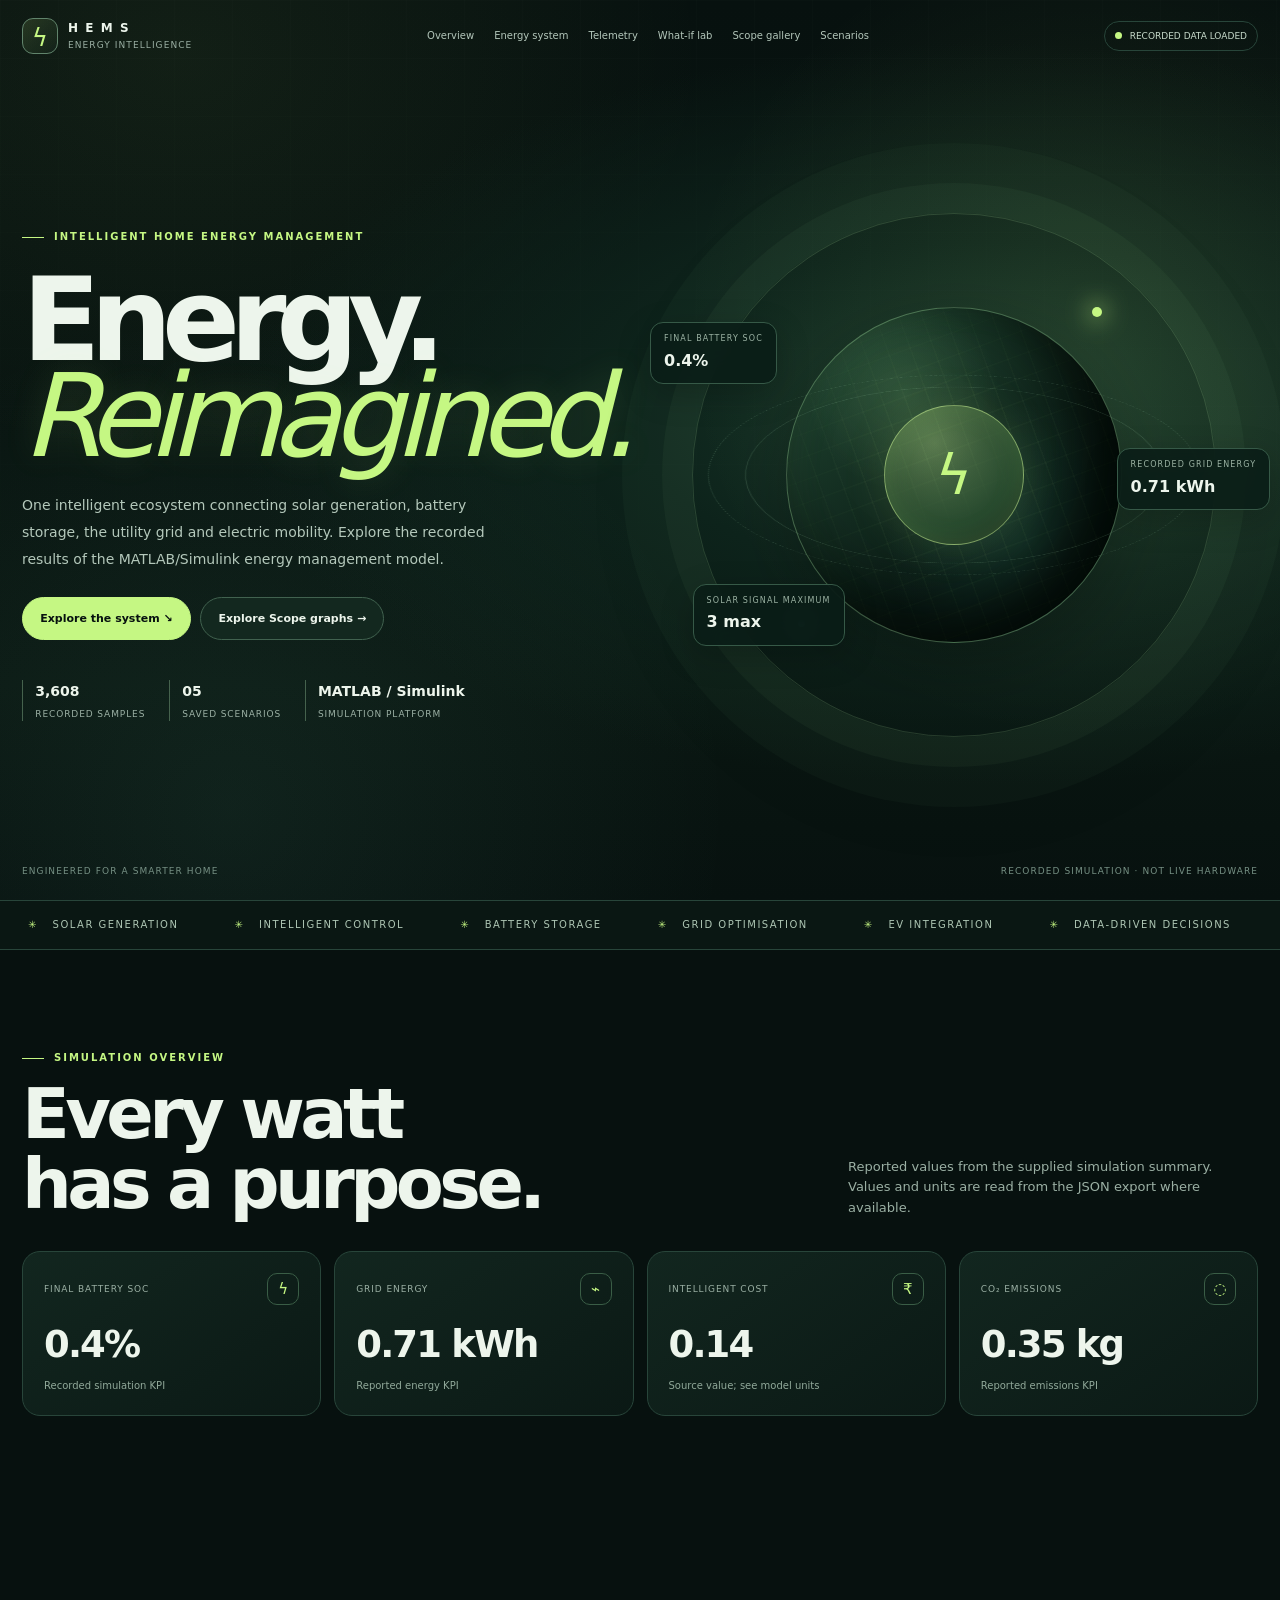
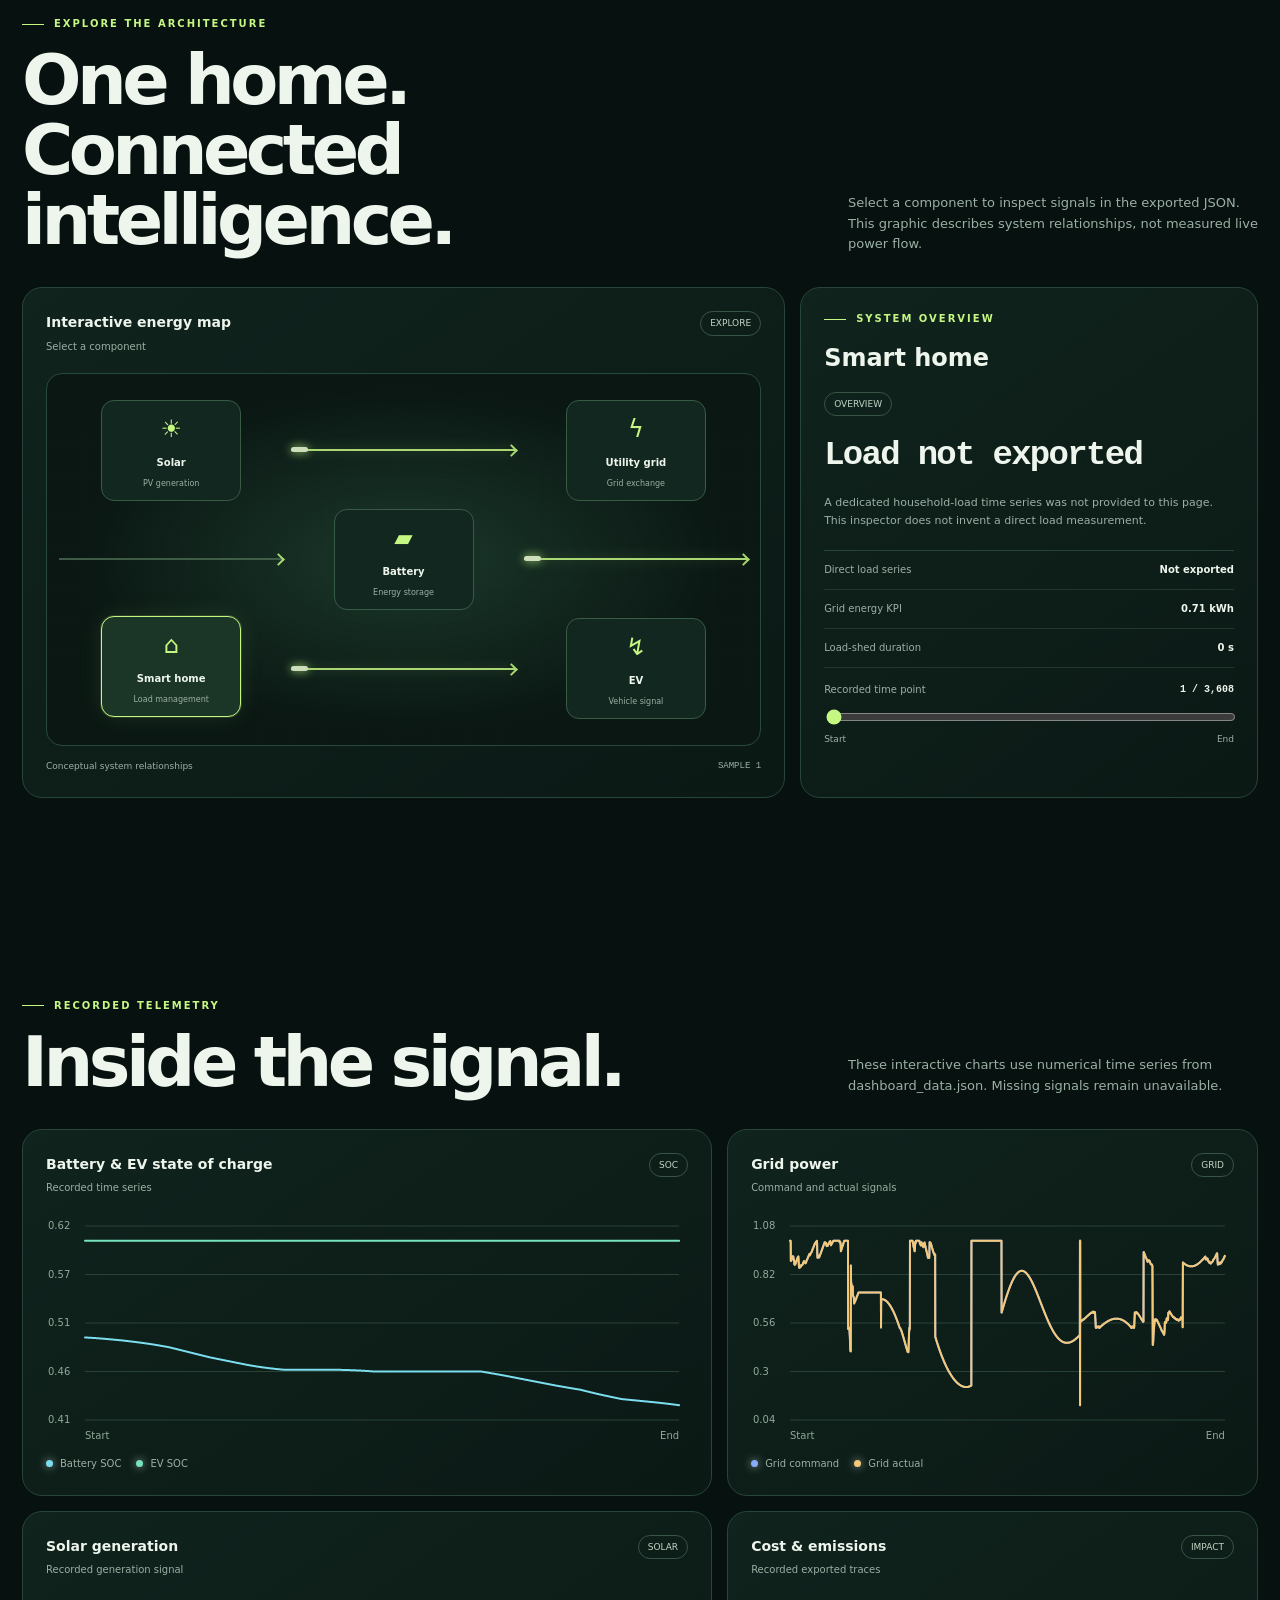
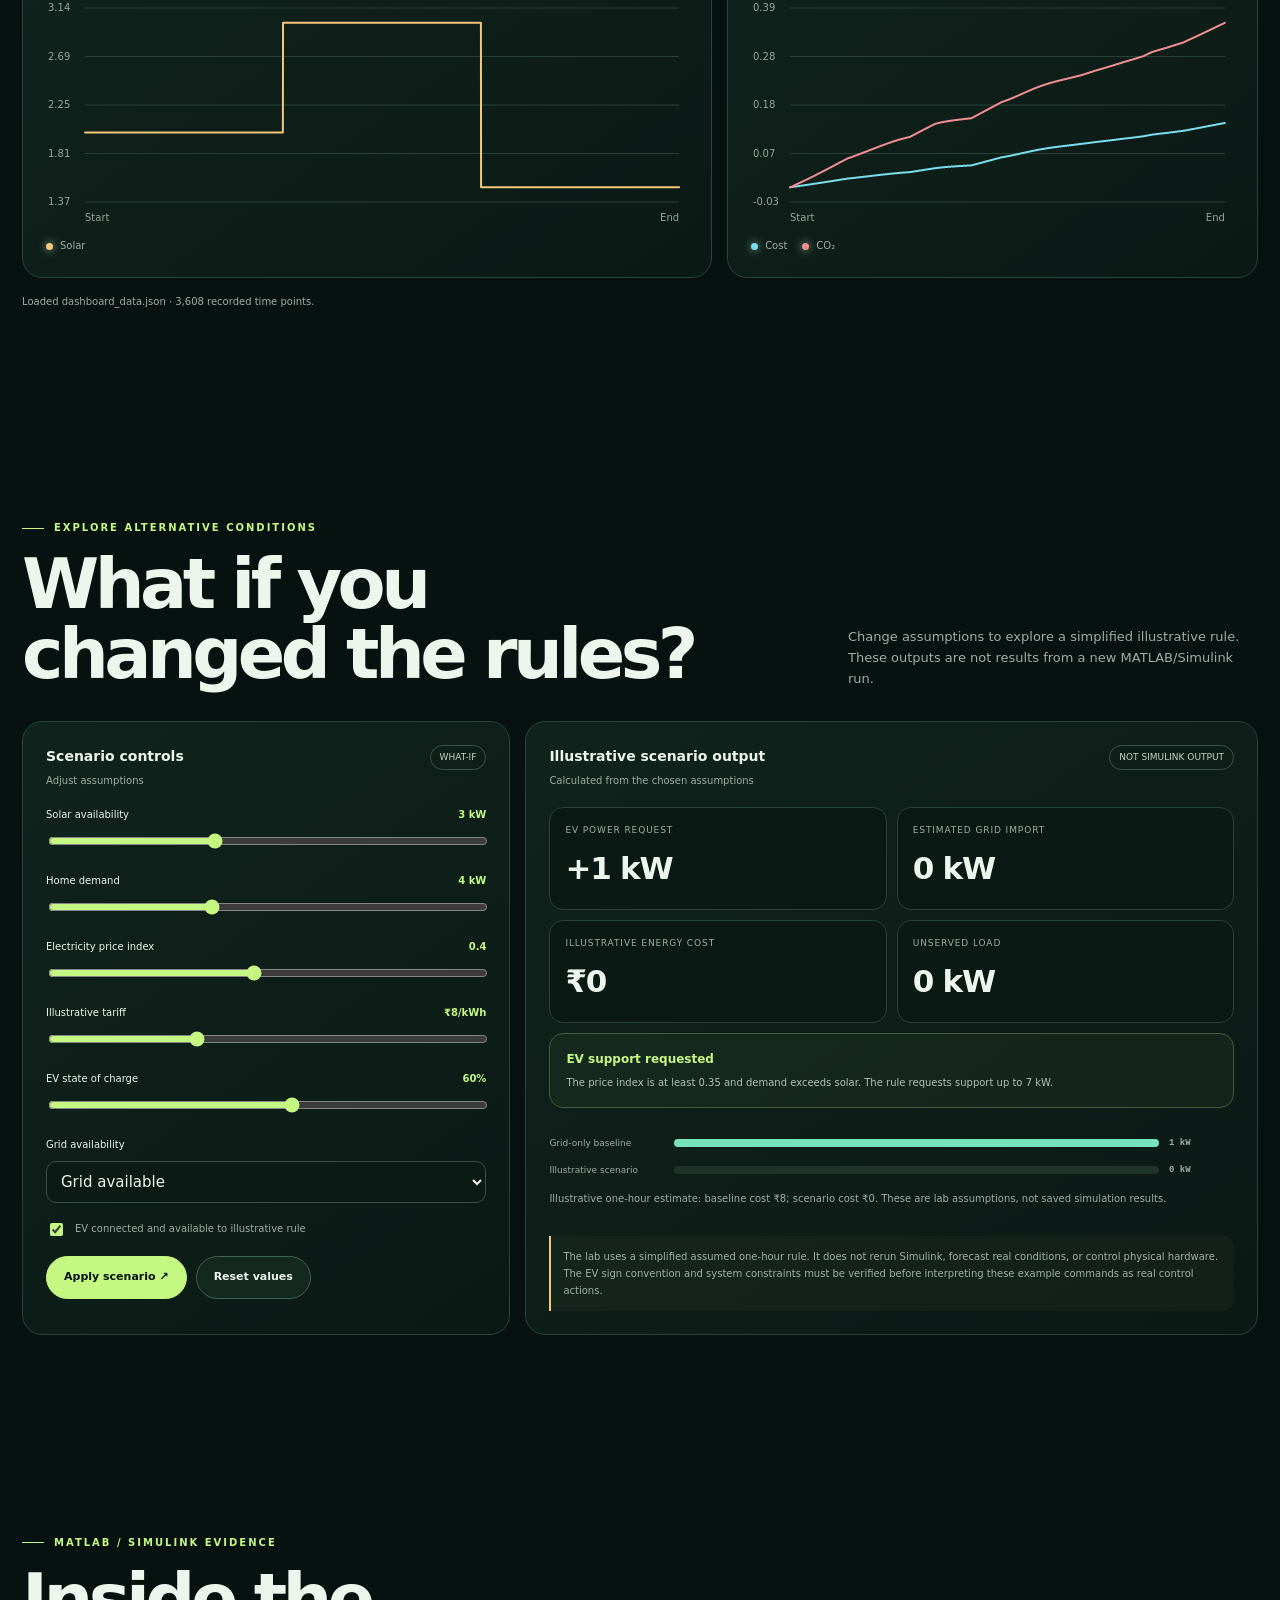
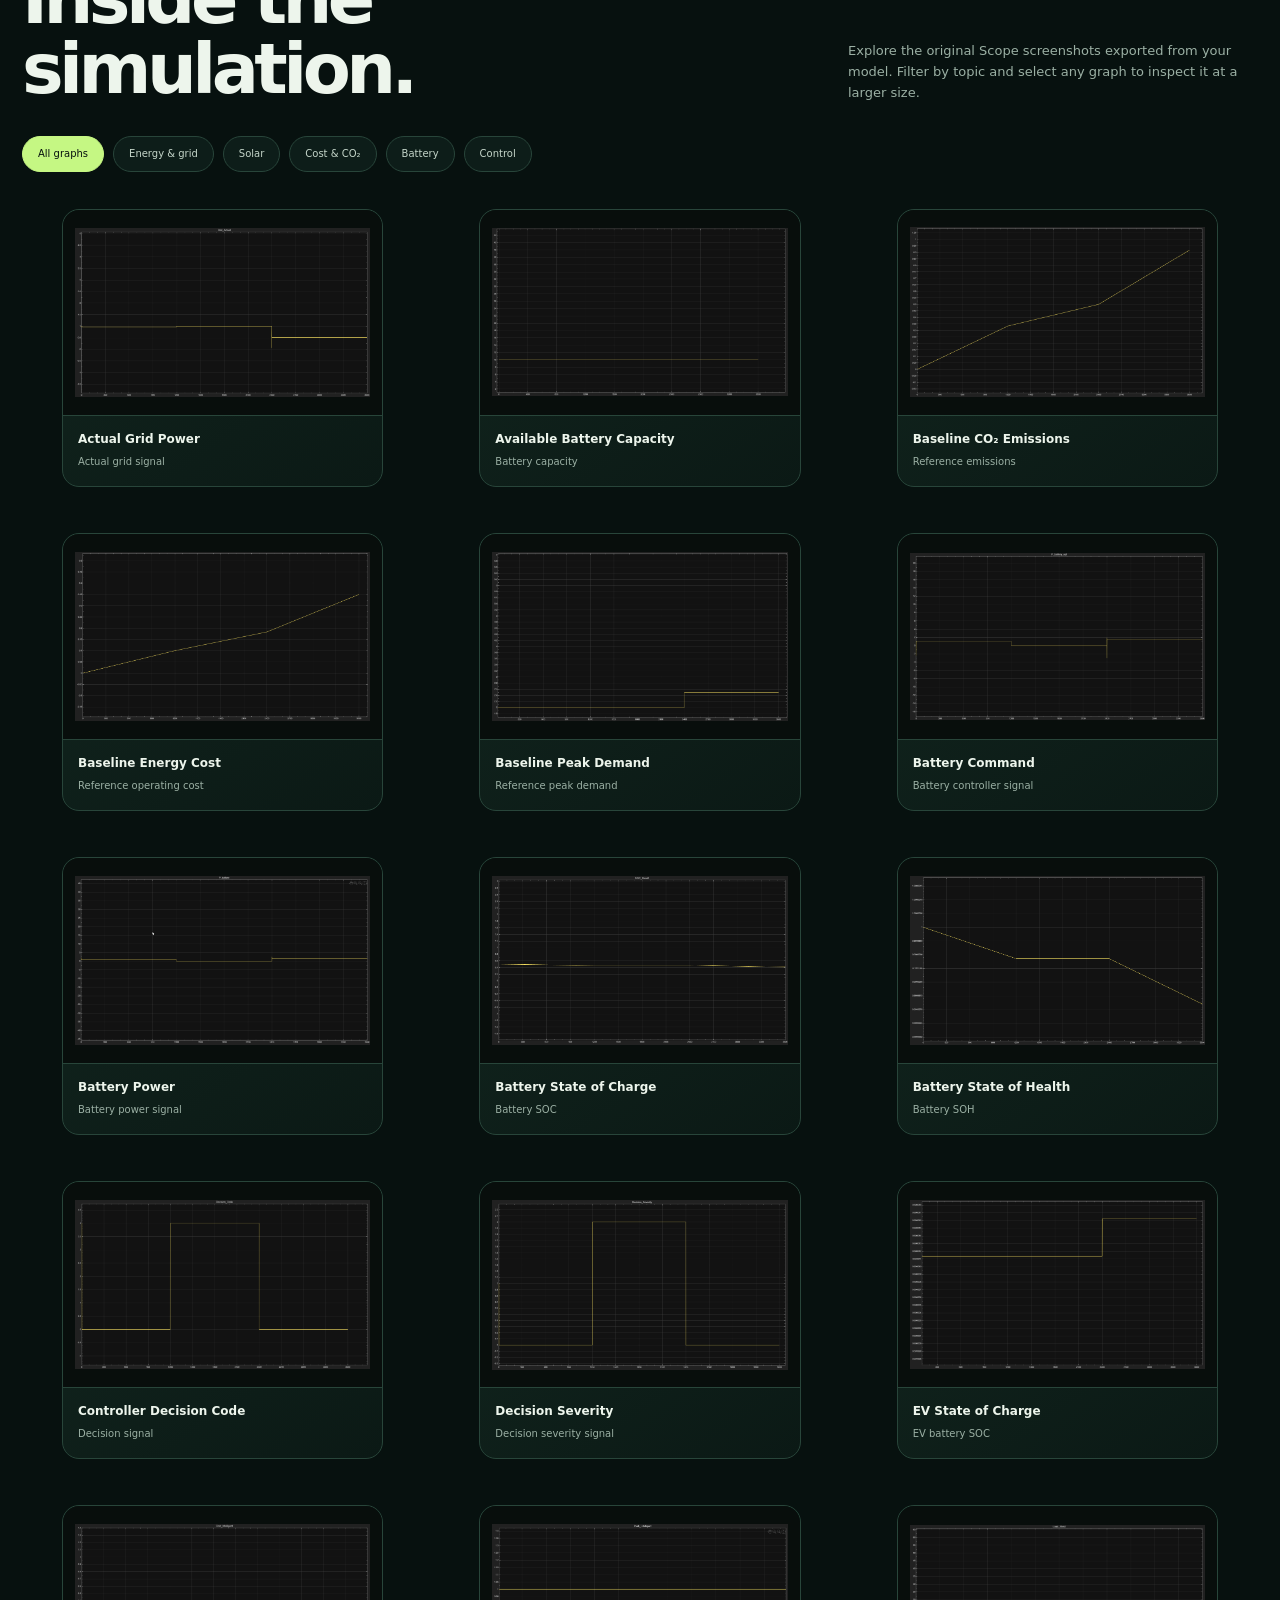
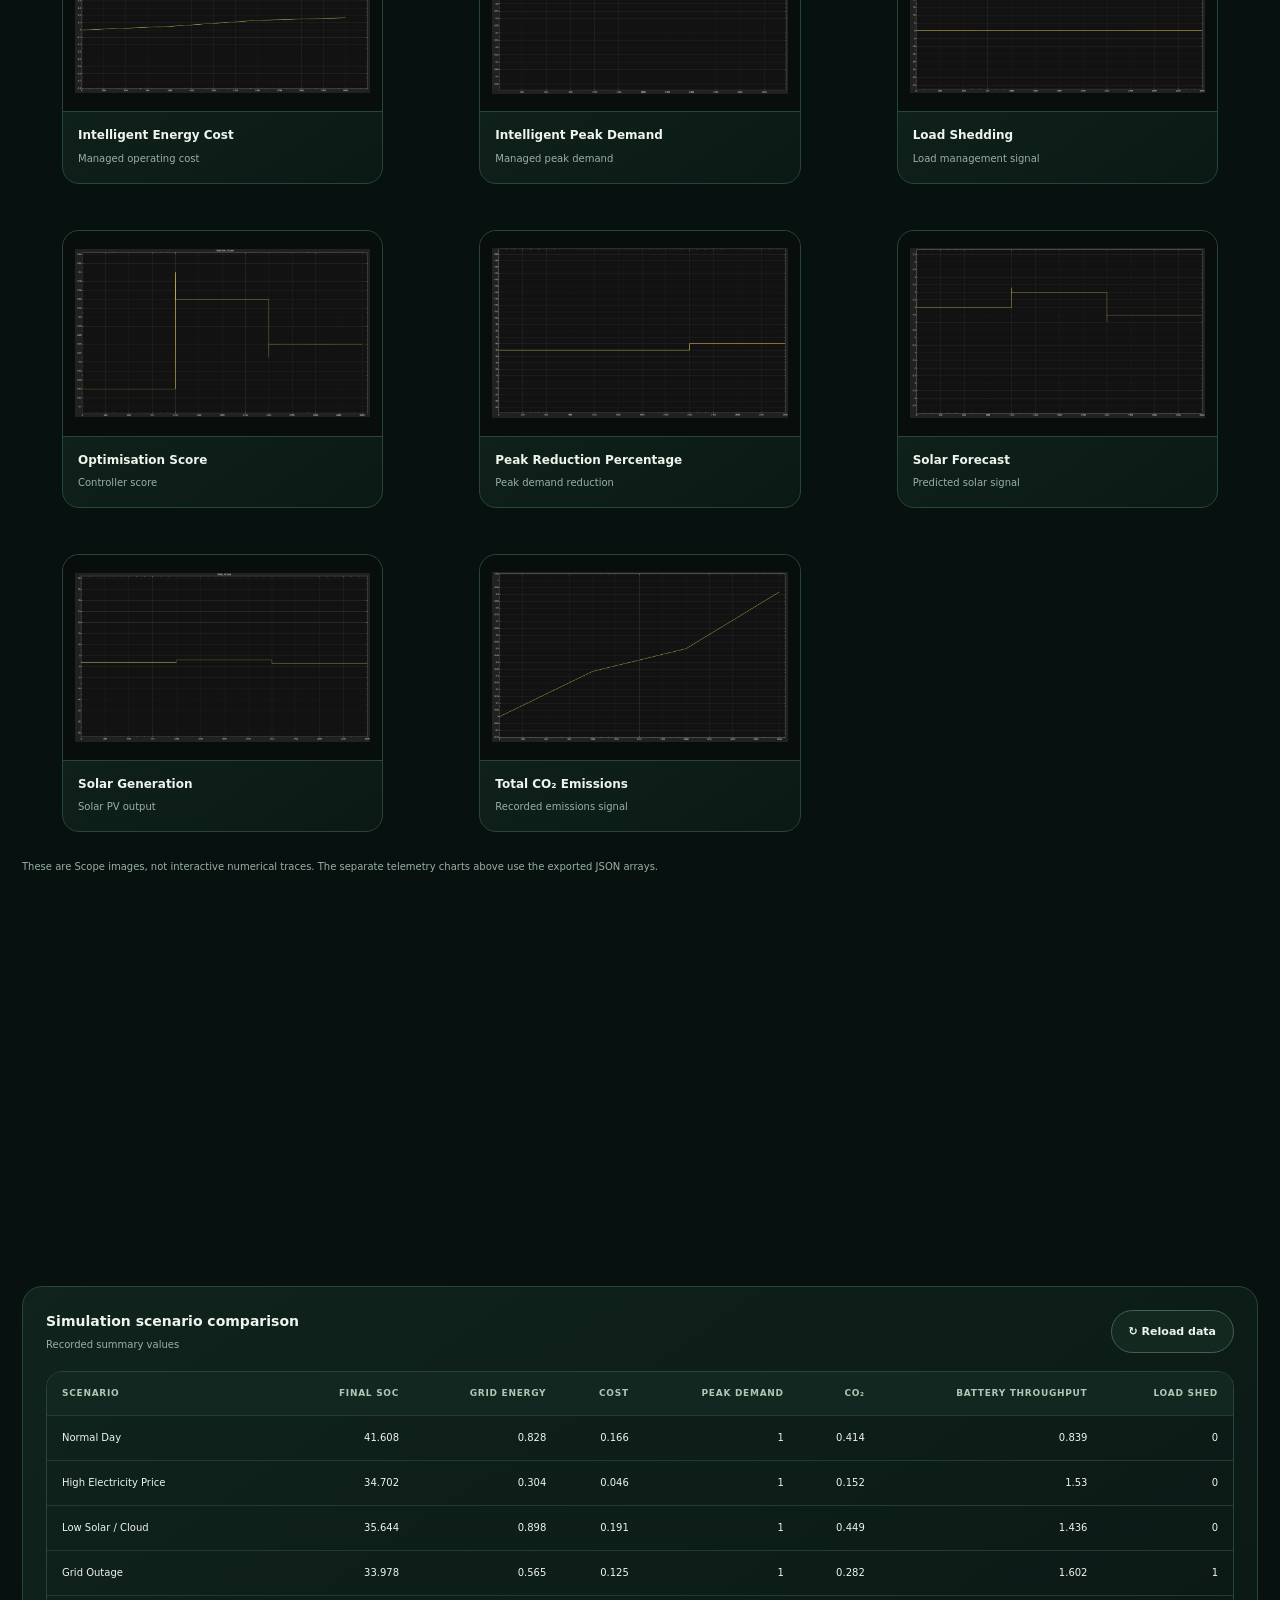
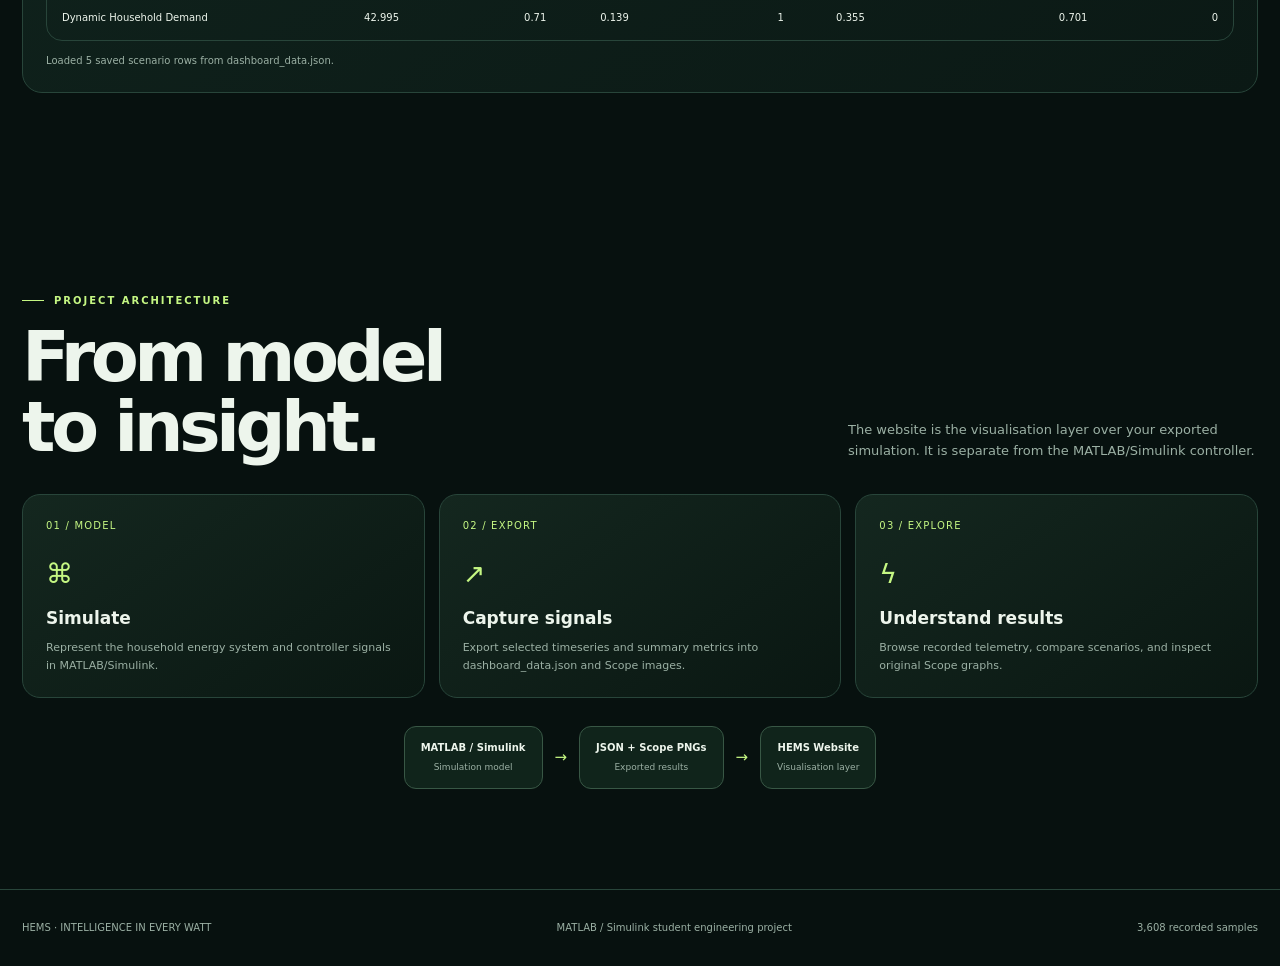
==== commit 13429c35: "first" ====
--- a/index.html
+++ b/index.html
@@ -5,773 +5,1465 @@
 <meta charset="UTF-8">
 <meta name="viewport" content="width=device-width, initial-scale=1">
 <meta name="theme-color" content="#07110f">
-<meta name="description" content="Intelligent Home Energy Management System — an interactive MATLAB and Simulink project.">
-<title>HEMS — Intelligence in Every Watt</title>
+<meta name="description" content="Intelligent Home Energy Management System — MATLAB and Simulink simulation dashboard.">
+<title>HEMS | Intelligence in Every Watt</title>
 
 <style>
-:root{
- --bg:#07110f;--panel:#0d1d19;--panel2:#112720;
- --line:#28453a;--text:#edf5ec;--muted:#9bb0a4;
- --lime:#c5f783;--mint:#77e3bd;--cyan:#7bdded;
- --amber:#f3c879;--red:#f18e91;
- --radius:22px;--ease:cubic-bezier(.2,.75,.2,1)
-}
-*{box-sizing:border-box}
-html{scroll-behavior:smooth;scroll-padding-top:85px}
-body{margin:0;background:var(--bg);color:var(--text);
- font:15px/1.6 Inter,system-ui,-apple-system,"Segoe UI",sans-serif;
- overflow-x:hidden}
-body:before{content:"";position:fixed;inset:0;pointer-events:none;
- z-index:20;opacity:.035;
- background-image:url("data:image/svg+xml,%3Csvg viewBox='0 0 180 180' xmlns='http://www.w3.org/2000/svg'%3E%3Cfilter id='n'%3E%3CfeTurbulence type='fractalNoise' baseFrequency='.8' numOctaves='3' stitchTiles='stitch'/%3E%3C/filter%3E%3Crect width='100%25' height='100%25' filter='url(%23n)'/%3E%3C/svg%3E")}
-a{color:inherit;text-decoration:none}
-button,input,select{font:inherit}
-button{color:inherit}
-button:focus-visible,a:focus-visible,input:focus-visible,select:focus-visible{outline:2px solid var(--lime);outline-offset:4px}
-::selection{background:var(--lime);color:#07110f}
-.wrap{width:min(1280px,calc(100% - 48px));margin:auto}
-.mono{font-family:ui-monospace,SFMono-Regular,Menlo,monospace;font-variant-numeric:tabular-nums}
-.muted{color:var(--muted)}
-.eyebrow{display:flex;align-items:center;gap:10px;color:var(--lime);
- font-size:10px;font-weight:850;letter-spacing:.2em;text-transform:uppercase}
-.eyebrow:before{content:"";width:22px;height:1px;background:currentColor}
-.section{padding:110px 0;position:relative}
-.section-head{display:flex;justify-content:space-between;align-items:end;gap:28px;margin-bottom:36px}
-.section-head h2{font-size:clamp(35px,5.5vw,68px);letter-spacing:-.065em;line-height:1;margin:12px 0 0;font-weight:650}
-.section-head p{max-width:390px;color:var(--muted);font-size:13px;margin:0}
-.topbar{position:fixed;z-index:30;top:0;left:0;right:0;border-bottom:1px solid transparent;transition:.3s}
-.topbar.scrolled{background:#07110feF;border-color:var(--line);backdrop-filter:blur(18px)}
-.progress{height:2px;position:absolute;bottom:-1px;left:0;width:0;background:var(--lime)}
-.nav{height:74px;display:flex;justify-content:space-between;align-items:center;gap:25px}
-.brand{display:flex;align-items:center;gap:10px;flex-shrink:0}
-.brand-mark{width:36px;height:36px;border:1px solid #61846c;border-radius:12px;
- display:grid;place-items:center;color:var(--lime);font-size:19px;
- background:linear-gradient(135deg,#c5f78322,#77e3bd08)}
-.brand b{display:block;font-size:12px;letter-spacing:.12em}
-.brand small{display:block;color:var(--muted);font-size:9px;letter-spacing:.15em;margin-top:3px}
-.navlinks{display:flex;align-items:center;gap:25px}
-.navlinks a{font-size:11px;color:#b3c6ba;transition:color .2s}
-.navlinks a:hover,.navlinks a.active{color:var(--lime)}
-.nav-right{display:flex;align-items:center;gap:10px}
-.status{display:flex;align-items:center;gap:8px;border:1px solid var(--line);
- border-radius:30px;padding:7px 10px;font-size:9px;color:#c9dccd;white-space:nowrap}
-.dot{height:7px;width:7px;display:inline-block;background:var(--lime);
- border-radius:50%;box-shadow:0 0 12px #c5f78388}
-.menu-btn{display:none;background:transparent;border:1px solid var(--line);
- border-radius:10px;padding:8px;cursor:pointer}
-
-.hero{position:relative;min-height:770px;min-height:max(760px,100svh);
- display:flex;align-items:center;overflow:hidden;padding:125px 0 90px;
- background:radial-gradient(ellipse at 76% 48%,#1b3b2c 0%,#0e241c 23%,transparent 53%),
- radial-gradient(ellipse at 15% 5%,#b8eb7810,transparent 33%),
- linear-gradient(180deg,#07110f,#0a1712 75%,#07110f)}
-.hero-grid{position:absolute;inset:0;opacity:.42;
- background-image:linear-gradient(#b5dbb009 1px,transparent 1px),
- linear-gradient(90deg,#b5dbb009 1px,transparent 1px);
- background-size:58px 58px;mask-image:linear-gradient(black,transparent 90%)}
-.hero-inner{display:grid;grid-template-columns:1fr 1fr;align-items:center;gap:20px;position:relative;z-index:2}
-.hero-copy{padding:25px 0}
-.hero-copy .eyebrow{margin-bottom:28px}
-.hero h1{font-size:clamp(65px,9vw,126px);font-weight:650;letter-spacing:-.09em;line-height:.8;margin:0 0 30px}
-.hero h1 span{display:block}
-.hero h1 .accent{font-style:italic;color:var(--lime);font-weight:500;padding-left:5px}
-.hero-desc{max-width:460px;color:#b4c8bb;font-size:14px;line-height:1.9;margin-bottom:28px}
-.actions{display:flex;flex-wrap:wrap;gap:11px}
-.btn{display:inline-flex;align-items:center;justify-content:center;gap:9px;
- min-height:45px;padding:0 18px;border:1px solid #41624f;background:#13281f;
- border-radius:50px;font-size:11px;font-weight:800;cursor:pointer;transition:.25s}
-.btn:hover{transform:translateY(-3px);border-color:var(--lime)}
-.btn-primary{background:var(--lime);color:#08130d;border-color:var(--lime)}
-.btn-primary:hover{background:#dcffa7}
-.hero-stats{display:flex;flex-wrap:wrap;gap:26px;margin-top:45px}
-.hero-stat{border-left:1px solid #45624d;padding-left:12px}
-.hero-stat strong{display:block;font-size:15px}
-.hero-stat small{display:block;color:var(--muted);font-size:9px;letter-spacing:.1em;text-transform:uppercase;margin-top:4px}
-
-.hero-art{min-height:500px;display:grid;place-items:center;position:relative}
-.planet{width:min(36vw,425px);aspect-ratio:1;position:relative;
- display:grid;place-items:center;filter:drop-shadow(0 40px 38px #0007)}
-.planet:before{content:"";position:absolute;inset:-14%;border:1px solid #b2e7a02c;border-radius:50%;
- box-shadow:0 0 0 30px #b2e7a009,0 0 0 70px #b2e7a006;
- animation:spin 60s linear infinite}
-.planet-sphere{position:absolute;inset:9%;border-radius:50%;overflow:hidden;
- border:1px solid #b6ecab4b;
- background:radial-gradient(circle at 35% 26%,#a9e99629,transparent 29%),
- radial-gradient(circle at 72% 71%,#62e5ba24,transparent 42%),
- linear-gradient(145deg,#244c35,#0a1a15 68%);
- box-shadow:inset -35px -25px 65px #020805,inset 8px 0 35px #a8eaa40c}
-.planet-sphere:before{content:"";position:absolute;inset:-15%;opacity:.65;
- background:repeating-linear-gradient(0deg,transparent 0 20px,#d0ffa016 21px 22px),
- repeating-linear-gradient(90deg,transparent 0 20px,#d0ffa016 21px 22px);
- transform:rotate(-20deg);mask-image:radial-gradient(circle,black,transparent 72%)}
-.planet-sphere:after{content:"";position:absolute;inset:22%;border:1px solid #b8f58e35;border-radius:50%;
- box-shadow:0 0 50px #c5f78315,inset 0 0 35px #c5f7830c}
-.planet-core{position:relative;width:34%;aspect-ratio:1;border:1px solid #d7ff9b80;
- border-radius:50%;display:grid;place-items:center;
- background:radial-gradient(circle at 36% 27%,#d5ff9b55,#26482d 65%,#101e16);
- box-shadow:0 0 45px #c5f78323,inset 0 0 27px #c5f78324}
-.planet-core svg{width:44%;color:var(--lime)}
-.orbit{position:absolute;inset:-1%;border:1px solid #a5dbb52c;border-radius:50%;
- transform:rotateX(65deg) rotate(-25deg);animation:orbit 19s linear infinite}
-.orbit.two{inset:-10%;transform:rotateX(66deg) rotate(35deg);animation-direction:reverse;animation-duration:27s;border-style:dashed}
-.satellite{position:absolute;top:9%;right:14%;width:10px;height:10px;border-radius:50%;
- background:var(--lime);box-shadow:0 0 22px 5px #c5f78375}
-.satellite.two{top:auto;right:auto;bottom:13%;left:12%;width:7px;height:7px;background:var(--cyan);box-shadow:0 0 20px #7bdded90}
-.float-label{position:absolute;padding:10px 13px;z-index:4;background:#0a1d17db;
- backdrop-filter:blur(12px);border:1px solid #365947;border-radius:13px;box-shadow:0 10px 34px #0003}
-.float-label small{display:block;font-size:8px;color:#9bb2a3;letter-spacing:.14em;text-transform:uppercase}
-.float-label strong{display:block;font-size:17px;margin-top:2px}
-.label-one{left:0;top:16%}.label-two{right:-2%;top:44%}.label-three{left:7%;bottom:12%}
-.hero-bottom{position:absolute;bottom:25px;left:0;right:0;display:flex;justify-content:space-between;
- color:#769084;font-size:9px;letter-spacing:.13em;text-transform:uppercase}
-.scroll-cue{display:flex;align-items:center;gap:9px}
-.scroll-cue i{width:20px;height:30px;border:1px solid #597765;border-radius:50px;position:relative}
-.scroll-cue i:after{content:"";position:absolute;left:8px;top:6px;width:2px;height:6px;background:var(--lime);animation:scroll 1.5s infinite}
-
-.ticker{overflow:hidden;border-block:1px solid var(--line);background:#0a1713}
-.ticker-track{display:flex;width:max-content;animation:marquee 32s linear infinite}
-.ticker span{padding:17px 28px;color:#adc5b3;font-size:10px;letter-spacing:.16em;text-transform:uppercase;white-space:nowrap}
-.ticker b{color:var(--lime);margin-right:12px}
-
-.cards{display:grid;grid-template-columns:repeat(4,minmax(0,1fr));gap:14px}
-.kpi{background:linear-gradient(145deg,#12261f,#0b1915);
- border:1px solid var(--line);border-radius:19px;padding:23px;min-width:0;transition:.3s}
-.kpi:hover{border-color:#67885d;transform:translateY(-4px)}
-.kpi-label{font-size:10px;letter-spacing:.1em;text-transform:uppercase;color:var(--muted)}
-.kpi-value{font-size:clamp(23px,3vw,38px);font-weight:650;letter-spacing:-.055em;margin:10px 0 4px;overflow-wrap:anywhere}
-.kpi-note{font-size:10px;color:#91a99a}
-.kpi-top{display:flex;justify-content:space-between;gap:12px}
-.kpi-icon{display:grid;place-items:center;width:34px;height:34px;border:1px solid #3a5d46;border-radius:11px;color:var(--lime);flex-shrink:0}
-
-.panel{background:linear-gradient(145deg,#10231d,#0b1915);
- border:1px solid var(--line);border-radius:var(--radius);padding:24px;min-width:0}
-.panel-head{display:flex;justify-content:space-between;align-items:start;gap:12px;margin-bottom:20px}
-.panel h3{font-size:14px;margin:0;letter-spacing:-.02em}
-.panel-head p{font-size:10px;color:var(--muted);margin:5px 0 0}
-.tag{border:1px solid #385445;border-radius:50px;padding:5px 9px;color:#c1d6c5;font-size:9px;white-space:nowrap}
-.charts-grid{display:grid;grid-template-columns:1.4fr 1fr;gap:16px}
-.chart-wrap{height:235px;position:relative;width:100%}
-canvas.chart{display:block;width:100%;height:100%}
-.legend{display:flex;gap:16px;flex-wrap:wrap;margin-top:12px;font-size:10px;color:var(--muted)}
-.legend span{display:flex;align-items:center;gap:7px}
-.legend i{width:7px;height:7px;border-radius:50%;display:inline-block}
-
-.flow-layout{display:grid;grid-template-columns:1.35fr .65fr;gap:16px}
-.flow-panel{padding:28px}
-.flow-scene{position:relative;min-height:370px;overflow:hidden;border-radius:17px;
- border:1px solid #284a3c;background:radial-gradient(ellipse at 50% 50%,#1b382a 0,transparent 65%),#0a1713}
-.flow-scene:before{content:"";position:absolute;inset:0;opacity:.35;background-image:linear-gradient(#a8d5a207 1px,transparent 1px),linear-gradient(90deg,#a8d5a207 1px,transparent 1px);background-size:35px 35px}
-.flow-grid{display:grid;grid-template-columns:1fr 1fr 1fr;align-items:center;justify-items:center;gap:10px;position:relative;z-index:2;padding:34px 15px;min-height:370px}
-.flow-node{width:100%;max-width:145px;min-height:95px;display:flex;flex-direction:column;align-items:center;justify-content:center;gap:9px;
- background:#12271f;border:1px solid #385b46;border-radius:15px;cursor:pointer;transition:.25s;padding:10px}
-.flow-node:hover,.flow-node.selected{border-color:var(--lime);background:#1b3626;box-shadow:0 0 25px #c5f78312;transform:translateY(-3px)}
-.flow-icon{font-size:23px;color:var(--lime)}
-.flow-node strong{font-size:11px}
-.flow-node small{font-size:9px;color:var(--muted);text-align:center}
-.flow-node.center{border-color:#658954;background:#1a3626}
-.flow-wire{height:2px;width:calc(100% + 8px);background:#48674f;position:relative;opacity:.85}
-.flow-wire:after{content:"";position:absolute;right:0;top:-3px;width:7px;height:7px;border-top:2px solid var(--lime);border-right:2px solid var(--lime);transform:rotate(45deg)}
-.flow-wire.active{background:var(--lime);box-shadow:0 0 10px #c5f78375}
-.flow-caption{display:flex;align-items:center;justify-content:space-between;gap:10px;padding-top:15px;font-size:10px;color:var(--muted)}
-.inspect-panel{display:flex;flex-direction:column;gap:16px}
-.inspect-value{font-size:38px;font-weight:650;letter-spacing:-.06em;margin:8px 0}
-.inspect-rows{border-top:1px solid var(--line);margin-top:18px}
-.inspect-row{display:flex;justify-content:space-between;align-items:baseline;gap:10px;padding:11px 0;border-bottom:1px solid #20372e;font-size:11px}
-.inspect-row span{color:var(--muted)}
-.inspect-row b{text-align:right;font-weight:600}
-.sample-control{padding:15px 0 0;margin-top:auto;border-top:1px solid var(--line)}
-.sample-control label{display:flex;justify-content:space-between;gap:12px;color:var(--muted);font-size:10px;margin-bottom:9px}
-input[type=range]{width:100%;accent-color:var(--lime);cursor:pointer}
-
-.lab-layout{display:grid;grid-template-columns:.8fr 1.2fr;gap:16px}
-.controls{display:grid;gap:18px}
-.control label{display:flex;justify-content:space-between;gap:12px;font-size:11px;margin-bottom:8px}
-.control output{color:var(--lime);font-weight:750}
-.control input[type=range]{display:block;width:100%}
-.select-control{width:100%;background:#0b1a14;color:var(--text);border:1px solid #355343;border-radius:10px;padding:10px}
-.checkbox-line{display:flex;gap:10px;align-items:center;font-size:11px;color:var(--muted)}
-.checkbox-line input{accent-color:var(--lime)}
-.lab-results{display:grid;grid-template-columns:repeat(2,minmax(0,1fr));gap:12px}
-.result{padding:17px;background:#0a1913;border:1px solid #274338;border-radius:15px}
-.result small{display:block;font-size:9px;color:var(--muted);letter-spacing:.1em;text-transform:uppercase}
-.result strong{display:block;font-size:clamp(21px,3vw,33px);letter-spacing:-.055em;margin-top:7px;overflow-wrap:anywhere}
-.recommendation{grid-column:1/-1;border:1px solid #435c3b;background:#c5f7830a;border-radius:15px;padding:19px}
-.recommendation h4{font-size:13px;color:var(--lime);margin:0 0 7px}
-.recommendation p{font-size:11px;color:#b0c3b6;margin:0}
-.bar-compare{grid-column:1/-1;padding:8px 0}
-.bar-item{display:grid;grid-template-columns:125px 1fr 68px;align-items:center;gap:12px;margin:14px 0;font-size:10px;color:var(--muted)}
-.bar{height:8px;background:#1e3329;border-radius:9px;overflow:hidden}
-.bar i{display:block;height:100%;width:30%;background:var(--mint);border-radius:9px;transition:width .4s}
-.bar-item:last-of-type .bar i{background:var(--lime)}
-.disclaimer{font-size:10px;color:#9eb3a4;line-height:1.7;padding:12px 14px;border-left:2px solid var(--amber);background:#f3c87908;border-radius:0 10px 10px 0;margin-top:15px}
-
-.table-wrap{overflow:auto;border:1px solid var(--line);border-radius:17px}
-table{width:100%;border-collapse:collapse;white-space:nowrap;font-size:11px}
-th,td{text-align:right;padding:15px 17px;border-bottom:1px solid #233b30}
-th{background:#12271f;color:#afc7b4;font-size:9px;letter-spacing:.08em;text-transform:uppercase}
-th:first-child,td:first-child{text-align:left}
-tbody tr{transition:background .2s}
-tbody tr:hover{background:#1a3025}
-tbody tr:last-child td{border-bottom:0}
-.table-note{font-size:10px;color:var(--muted);margin-top:12px}
-
-.story-grid{display:grid;grid-template-columns:repeat(3,1fr);gap:14px}
-.story-card{min-height:235px;position:relative;overflow:hidden;border:1px solid var(--line);border-radius:20px;
- padding:25px;background:linear-gradient(145deg,#14271f,#0a1712);transition:.3s}
-.story-card:hover{transform:translateY(-5px);border-color:#597c4e}
-.story-number{color:var(--lime);font-size:10px;letter-spacing:.12em}
-.story-symbol{font-size:29px;margin:22px 0 13px;filter:drop-shadow(0 0 18px #c5f78330)}
-.story-card h3{font-size:18px;letter-spacing:-.04em;margin:0 0 8px}
-.story-card p{font-size:11px;color:var(--muted);margin:0;max-width:300px}
-.arch{display:flex;align-items:center;justify-content:center;gap:12px;flex-wrap:wrap;margin-top:30px}
-.arch-node{padding:14px 17px;border:1px solid #385745;background:#10241b;border-radius:12px;text-align:center}
-.arch-node b{display:block;font-size:11px}
-.arch-node small{display:block;color:var(--muted);font-size:9px;margin-top:3px}
-.arch-arrow{color:var(--lime);font-size:17px}
-
-.footer{padding:35px 0;border-top:1px solid var(--line);color:var(--muted);font-size:10px}
-.footer-inner{display:flex;justify-content:space-between;gap:20px;flex-wrap:wrap}
-.toast{position:fixed;z-index:60;bottom:22px;left:50%;transform:translate(-50%,20px);opacity:0;
- pointer-events:none;background:#d5ff9e;color:#08140e;padding:11px 17px;border-radius:30px;font-size:11px;font-weight:800;transition:.3s}
-.toast.show{opacity:1;transform:translate(-50%,0)}
-.reveal{opacity:0;transform:translateY(22px);transition:opacity .75s var(--ease),transform .75s var(--ease)}
-.reveal.in{opacity:1;transform:none}
-
-@keyframes spin{to{transform:rotate(360deg)}}
-@keyframes orbit{to{transform:rotateX(65deg) rotate(335deg)}}
-@keyframes scroll{0%{transform:translateY(0);opacity:1}80%,100%{transform:translateY(10px);opacity:0}}
-@keyframes marquee{to{transform:translateX(-50%)}}
-@media(prefers-reduced-motion:reduce){*,*:before,*:after{animation-duration:.01ms!important;animation-iteration-count:1!important;scroll-behavior:auto!important;transition-duration:.01ms!important}}
-@media(max-width:950px){
- .hero-inner{grid-template-columns:1fr 1fr}.hero h1{font-size:clamp(62px,9vw,94px)}
- .hero-art{min-height:420px}.float-label{padding:8px 10px}.float-label strong{font-size:14px}
- .navlinks{gap:13px}.status{display:none}
- .cards{grid-template-columns:repeat(2,minmax(0,1fr))}
- .charts-grid{grid-template-columns:1fr 1fr}.flow-layout{grid-template-columns:1fr}
- .lab-layout{grid-template-columns:1fr}
-}
-@media(max-width:680px){
- .wrap{width:calc(100% - 30px)}
- .section{padding:76px 0}
- .section-head{display:block;margin-bottom:25px}
- .section-head p{margin-top:14px}
- .nav{height:64px}.brand{min-width:0}.brand-text b{font-size:11px}
- .menu-btn{display:block}.navlinks{display:none;position:absolute;top:64px;left:0;right:0;padding:20px 24px 25px;background:#091711f7;border-bottom:1px solid var(--line);flex-direction:column;align-items:flex-start}
- .navlinks.open{display:flex}
- .hero{min-height:auto;padding:115px 0 68px}
- .hero-inner{grid-template-columns:1fr;gap:0}
- .hero-copy{padding:15px 0 0}
- .hero h1{font-size:clamp(66px,16vw,104px);margin-bottom:24px}
- .hero-desc{font-size:13px}
- .hero-stats{gap:18px;margin-top:30px}
- .hero-art{min-height:350px;margin-top:5px}
- .planet{width:min(72vw,325px)}
- .float-label{padding:8px 9px}.float-label strong{font-size:13px}
- .label-one{left:0;top:10%}.label-two{right:0;top:39%}.label-three{left:1%;bottom:8%}
- .hero-bottom{position:relative;bottom:auto;margin-top:10px;font-size:8px}
- .cards{gap:9px}.kpi{padding:16px}.kpi-value{font-size:27px}
- .charts-grid{grid-template-columns:1fr}
- .chart-wrap{height:220px}
- .panel{padding:18px}.flow-panel{padding:14px}
- .flow-grid{padding:24px 7px;gap:6px;min-height:330px}
- .flow-node{min-height:85px;padding:6px 3px;border-radius:11px}
- .flow-node strong{font-size:10px}.flow-node small{font-size:8px}
- .flow-icon{font-size:19px}
- .flow-scene{min-height:330px}
- .inspect-value{font-size:32px}
- .lab-results{gap:8px}.result{padding:13px}
- .bar-item{grid-template-columns:95px 1fr 58px;gap:7px;font-size:9px}
- .story-grid{grid-template-columns:1fr}
- .story-card{min-height:190px}
- .arch{gap:7px}.arch-node{padding:11px 10px}.arch-arrow{font-size:13px}
- .hero-bottom .right{display:none}
+:root {
+  --bg:#07110f;
+  --panel:#0d1d19;
+  --panel2:#12271f;
+  --border:#28453a;
+  --text:#edf5ec;
+  --muted:#9bb0a4;
+  --lime:#c5f783;
+  --mint:#77e3bd;
+  --cyan:#7bdded;
+  --amber:#f3c879;
+  --red:#f18e91;
+  --radius:20px;
+}
+* {box-sizing:border-box}
+html {scroll-behavior:smooth;scroll-padding-top:90px}
+body {
+  margin:0;background:var(--bg);color:var(--text);
+  font:15px/1.6 Inter,system-ui,-apple-system,"Segoe UI",sans-serif;
+  overflow-x:hidden;
+}
+button,input,select {font:inherit}
+button,a { -webkit-tap-highlight-color:transparent }
+button {color:inherit}
+a {color:inherit;text-decoration:none}
+img {max-width:100%}
+::selection {background:var(--lime);color:var(--bg)}
+.wrap {width:min(1280px,calc(100% - 44px));margin:auto}
+.muted {color:var(--muted)}
+.mono {font-family:ui-monospace,SFMono-Regular,Menlo,monospace}
+.eyebrow {
+  display:flex;align-items:center;gap:10px;
+  color:var(--lime);font-size:10px;font-weight:800;
+  letter-spacing:.2em;text-transform:uppercase;
+}
+.eyebrow:before {content:"";width:22px;height:1px;background:currentColor}
+.section {padding:100px 0;position:relative}
+.section-head {
+  display:flex;justify-content:space-between;align-items:end;
+  gap:28px;margin-bottom:32px;
+}
+.section-head h2 {
+  font-size:clamp(35px,5.5vw,70px);
+  letter-spacing:-.065em;line-height:1;
+  margin:13px 0 0;font-weight:650;
+}
+.section-head p {max-width:410px;color:var(--muted);font-size:13px;margin:0}
+.btn {
+  display:inline-flex;align-items:center;justify-content:center;gap:9px;
+  min-height:43px;padding:0 17px;border:1px solid #41624f;
+  border-radius:50px;background:#13281f;color:var(--text);
+  font-size:11px;font-weight:800;cursor:pointer;transition:.25s;
+}
+.btn:hover {transform:translateY(-2px);border-color:var(--lime)}
+.btn-primary {background:var(--lime);color:#07110f;border-color:var(--lime)}
+.btn-primary:hover {background:#ddffa8}
+.tag {
+  display:inline-block;border:1px solid #385445;
+  border-radius:40px;padding:4px 9px;color:#c1d6c5;
+  font-size:9px;white-space:nowrap;
+}
+.panel {
+  min-width:0;padding:23px;border:1px solid var(--border);
+  border-radius:var(--radius);
+  background:linear-gradient(145deg,#10231d,#0b1915);
+}
+.panel-head {
+  display:flex;justify-content:space-between;align-items:start;
+  gap:12px;margin-bottom:18px;
+}
+.panel-head h3 {font-size:14px;margin:0}
+.panel-head p {font-size:10px;color:var(--muted);margin:5px 0 0}
+.reveal {opacity:0;transform:translateY(20px);transition:.7s ease}
+.reveal.in {opacity:1;transform:none}
+[hidden] {display:none!important}
+
+/* NAVIGATION */
+.topbar {
+  position:fixed;z-index:30;top:0;left:0;right:0;
+  border-bottom:1px solid transparent;transition:.3s;
+}
+.topbar.scrolled {
+  background:#07110fee;border-color:var(--border);backdrop-filter:blur(16px);
+}
+.progress {height:2px;position:absolute;bottom:-1px;left:0;width:0;background:var(--lime)}
+.nav {height:72px;display:flex;align-items:center;justify-content:space-between;gap:20px}
+.brand {display:flex;align-items:center;gap:10px;flex-shrink:0}
+.brand-mark {
+  height:36px;width:36px;border:1px solid #61846c;border-radius:11px;
+  display:grid;place-items:center;color:var(--lime);font-size:24px;
+  background:linear-gradient(135deg,#c5f78322,#77e3bd08);
+}
+.brand b {display:block;font-size:12px;letter-spacing:.13em}
+.brand small {display:block;font-size:9px;color:var(--muted);letter-spacing:.12em}
+.navlinks {display:flex;align-items:center;gap:20px}
+.navlinks a {font-size:10px;color:#b3c6ba;transition:color .2s}
+.navlinks a:hover,.navlinks a.active {color:var(--lime)}
+.status {
+  display:flex;align-items:center;gap:8px;padding:7px 10px;
+  border:1px solid var(--border);border-radius:30px;
+  font-size:9px;color:#c9dccd;white-space:nowrap;
+}
+.dot {width:7px;height:7px;background:var(--lime);border-radius:50%;display:inline-block}
+.menu-btn {display:none;border:1px solid var(--border);border-radius:10px;background:transparent;padding:7px 10px}
+
+/* HERO */
+.hero {
+  min-height:max(720px,100svh);position:relative;overflow:hidden;
+  display:flex;align-items:center;padding:120px 0 70px;
+  background:radial-gradient(ellipse at 77% 46%,#1b3b2c 0%,#0e241c 25%,transparent 54%),
+  radial-gradient(ellipse at 14% 6%,#b8eb7810,transparent 34%),
+  linear-gradient(180deg,#07110f,#0a1712 76%,#07110f);
+}
+.hero-grid {
+  position:absolute;inset:0;opacity:.4;
+  background-image:linear-gradient(#b5dbb009 1px,transparent 1px),
+  linear-gradient(90deg,#b5dbb009 1px,transparent 1px);
+  background-size:58px 58px;
+  mask-image:linear-gradient(black,transparent 90%);
+}
+.hero-inner {
+  display:grid;grid-template-columns:1fr 1fr;align-items:center;
+  gap:20px;position:relative;z-index:2;
+}
+.hero-copy .eyebrow {margin-bottom:28px}
+.hero h1 {
+  font-size:clamp(65px,9vw,125px);line-height:.83;
+  letter-spacing:-.09em;font-weight:650;margin:0 0 28px;
+}
+.hero h1 span {display:block}
+.hero h1 .accent {color:var(--lime);font-style:italic;font-weight:500}
+.hero-desc {max-width:465px;color:#b4c8bb;font-size:14px;line-height:1.9;margin-bottom:25px}
+.actions {display:flex;flex-wrap:wrap;gap:10px}
+.hero-stats {display:flex;flex-wrap:wrap;gap:24px;margin-top:40px}
+.hero-stat {border-left:1px solid #45624d;padding-left:12px}
+.hero-stat strong {display:block;font-size:14px}
+.hero-stat small {
+  display:block;color:var(--muted);font-size:9px;
+  letter-spacing:.1em;text-transform:uppercase;margin-top:4px;
+}
+.hero-art {min-height:450px;display:grid;place-items:center;position:relative}
+.planet {
+  width:min(35vw,410px);aspect-ratio:1;position:relative;
+  display:grid;place-items:center;
+}
+.planet:before {
+  content:"";position:absolute;inset:-14%;border:1px solid #b2e7a02c;
+  border-radius:50%;box-shadow:0 0 0 30px #b2e7a009,0 0 0 70px #b2e7a006;
+  animation:rotate 60s linear infinite;
+}
+.planet-sphere {
+  position:absolute;inset:9%;border-radius:50%;overflow:hidden;
+  border:1px solid #b6ecab4b;
+  background:radial-gradient(circle at 35% 26%,#a9e99629,transparent 29%),
+  radial-gradient(circle at 72% 71%,#62e5ba24,transparent 42%),
+  linear-gradient(145deg,#244c35,#0a1a15 68%);
+  box-shadow:inset -35px -25px 65px #020805,inset 8px 0 35px #a8eaa40c;
+}
+.planet-sphere:before {
+  content:"";position:absolute;inset:-15%;opacity:.65;
+  background:repeating-linear-gradient(0deg,transparent 0 20px,#d0ffa016 21px 22px),
+  repeating-linear-gradient(90deg,transparent 0 20px,#d0ffa016 21px 22px);
+  transform:rotate(-20deg);mask-image:radial-gradient(circle,black,transparent 72%);
+}
+.planet-core {
+  position:relative;width:34%;aspect-ratio:1;border:1px solid #d7ff9b80;
+  border-radius:50%;display:grid;place-items:center;
+  background:radial-gradient(circle at 36% 27%,#d5ff9b55,#26482d 65%,#101e16);
+  box-shadow:0 0 45px #c5f78323,inset 0 0 27px #c5f78324;
+  color:var(--lime);font-size:55px;
+}
+.orbit {
+  position:absolute;inset:-1%;border:1px solid #a5dbb52c;border-radius:50%;
+  transform:rotateX(65deg) rotate(-25deg);animation:orbit 19s linear infinite;
+}
+.orbit.two {
+  inset:-10%;transform:rotateX(66deg) rotate(35deg);
+  animation-direction:reverse;animation-duration:27s;border-style:dashed;
+}
+.satellite {
+  position:absolute;top:9%;right:14%;width:10px;height:10px;border-radius:50%;
+  background:var(--lime);box-shadow:0 0 22px 5px #c5f78375;
+}
+.satellite.two {
+  top:auto;right:auto;bottom:13%;left:12%;width:7px;height:7px;
+  background:var(--cyan);box-shadow:0 0 20px #7bdded90;
+}
+.float-label {
+  position:absolute;z-index:4;padding:10px 13px;background:#0a1d17db;
+  backdrop-filter:blur(12px);border:1px solid #365947;
+  border-radius:13px;box-shadow:0 10px 34px #0003;
+}
+.float-label small {
+  display:block;font-size:8px;color:#9bb2a3;
+  letter-spacing:.14em;text-transform:uppercase;
+}
+.float-label strong {display:block;font-size:16px;margin-top:2px}
+.label-one {left:0;top:16%}
+.label-two {right:-2%;top:44%}
+.label-three {left:7%;bottom:12%}
+.hero-bottom {
+  position:absolute;bottom:22px;left:0;right:0;display:flex;
+  justify-content:space-between;gap:15px;color:#769084;
+  font-size:9px;letter-spacing:.12em;text-transform:uppercase;
+}
+.ticker {overflow:hidden;border-block:1px solid var(--border);background:#0a1713}
+.ticker-track {display:flex;width:max-content;animation:marquee 35s linear infinite}
+.ticker span {
+  padding:16px 28px;color:#adc5b3;font-size:10px;
+  letter-spacing:.15em;text-transform:uppercase;white-space:nowrap;
+}
+.ticker b {color:var(--lime);margin-right:10px}
+
+/* KPIs */
+.kpis {display:grid;grid-template-columns:repeat(4,minmax(0,1fr));gap:13px}
+.kpi {
+  min-width:0;background:linear-gradient(145deg,#12261f,#0b1915);
+  border:1px solid var(--border);border-radius:18px;padding:21px;
+  transition:.3s;
+}
+.kpi:hover {border-color:#67885d;transform:translateY(-4px)}
+.kpi-top {display:flex;justify-content:space-between;gap:10px;align-items:center}
+.kpi-label {font-size:9px;letter-spacing:.1em;text-transform:uppercase;color:var(--muted)}
+.kpi-icon {
+  width:32px;height:32px;border:1px solid #3a5d46;border-radius:10px;
+  display:grid;place-items:center;color:var(--lime);flex-shrink:0;
+}
+.kpi-value {font-size:clamp(22px,3vw,37px);font-weight:650;letter-spacing:-.05em;margin:10px 0 4px;overflow-wrap:anywhere}
+.kpi-note {font-size:10px;color:#91a99a}
+
+/* ENERGY MAP */
+.flow-layout {display:grid;grid-template-columns:1.25fr .75fr;gap:15px}
+.flow-scene {
+  min-height:340px;overflow:hidden;position:relative;border:1px solid #284a3c;
+  border-radius:16px;
+  background:radial-gradient(ellipse at 50% 50%,#1b382a,transparent 65%),#0a1713;
+}
+.flow-scene:before {
+  content:"";position:absolute;inset:0;opacity:.35;
+  background-image:linear-gradient(#a8d5a207 1px,transparent 1px),
+  linear-gradient(90deg,#a8d5a207 1px,transparent 1px);
+  background-size:35px 35px;
+}
+.flow-grid {
+  position:relative;z-index:2;padding:26px 12px;min-height:340px;
+  display:grid;grid-template-columns:1fr 1fr 1fr;
+  align-items:center;justify-items:center;gap:8px;
+}
+.flow-node {
+  min-width:0;width:100%;max-width:140px;min-height:95px;padding:9px 4px;
+  display:flex;flex-direction:column;align-items:center;justify-content:center;gap:7px;
+  border:1px solid #385b46;border-radius:13px;background:#12271f;
+  cursor:pointer;transition:.25s;
+}
+.flow-node:hover,.flow-node.selected {
+  border-color:var(--lime);background:#1b3626;transform:translateY(-2px);
+  box-shadow:0 0 25px #c5f78312;
+}
+.flow-icon {font-size:24px;color:var(--lime)}
+.flow-node strong {font-size:10px}
+.flow-node small {font-size:8px;color:var(--muted);text-align:center}
+.flow-wire {height:2px;width:100%;background:#48674f;position:relative;opacity:.85}
+.flow-wire:after {
+  content:"";position:absolute;right:0;top:-3px;width:7px;height:7px;
+  border-top:2px solid var(--lime);border-right:2px solid var(--lime);transform:rotate(45deg);
+}
+.flow-wire.active {background:var(--lime);box-shadow:0 0 10px #c5f78375}
+.flow-caption {display:flex;justify-content:space-between;gap:10px;color:var(--muted);font-size:9px;padding-top:13px}
+.inspect-value {font-size:34px;font-weight:650;letter-spacing:-.05em;margin:12px 0}
+.inspect-rows {border-top:1px solid var(--border);margin-top:20px}
+.inspect-row {
+  display:flex;justify-content:space-between;gap:12px;padding:11px 0;
+  border-bottom:1px solid #20372e;font-size:10px;
+}
+.inspect-row span {color:var(--muted)}
+.inspect-row b {text-align:right;overflow-wrap:anywhere}
+input[type=range] {width:100%;accent-color:var(--lime);cursor:pointer}
+
+/* CHARTS */
+.charts-grid {display:grid;grid-template-columns:1.3fr 1fr;gap:15px}
+.chart-wrap {width:100%;height:230px;position:relative}
+canvas.chart {display:block;width:100%;height:100%}
+.legend {display:flex;flex-wrap:wrap;gap:15px;margin-top:12px;font-size:10px;color:var(--muted)}
+.legend span {display:flex;align-items:center;gap:7px}
+.legend i {height:7px;width:7px;border-radius:50%;display:inline-block}
+
+/* WHAT-IF LAB */
+.lab-layout {display:grid;grid-template-columns:.8fr 1.2fr;gap:15px}
+.controls {display:grid;gap:17px}
+.control label {display:flex;justify-content:space-between;gap:10px;font-size:10px;margin-bottom:8px}
+.control output {color:var(--lime);font-weight:750}
+.select-control {
+  width:100%;padding:10px;background:#0b1a14;color:var(--text);
+  border:1px solid #355343;border-radius:10px;
+}
+.checkbox-line {display:flex;align-items:center;gap:9px;font-size:10px;color:var(--muted)}
+.checkbox-line input {accent-color:var(--lime)}
+.lab-results {display:grid;grid-template-columns:repeat(2,minmax(0,1fr));gap:10px}
+.result {padding:15px;background:#0a1913;border:1px solid #274338;border-radius:14px;min-width:0}
+.result small {display:block;color:var(--muted);font-size:9px;text-transform:uppercase;letter-spacing:.1em}
+.result strong {display:block;font-size:clamp(20px,3vw,31px);letter-spacing:-.04em;margin-top:7px;overflow-wrap:anywhere}
+.recommendation {
+  grid-column:1/-1;border:1px solid #435c3b;background:#c5f7830a;
+  border-radius:14px;padding:16px;
+}
+.recommendation h4 {font-size:12px;color:var(--lime);margin:0 0 6px}
+.recommendation p {font-size:10px;color:#b0c3b6;margin:0}
+.bar-compare {grid-column:1/-1;padding:5px 0}
+.bar-item {
+  display:grid;grid-template-columns:115px 1fr 65px;
+  align-items:center;gap:10px;margin:13px 0;
+  font-size:9px;color:var(--muted);
+}
+.bar {height:8px;background:#1e3329;border-radius:9px;overflow:hidden}
+.bar i {display:block;height:100%;width:20%;background:var(--mint);transition:width .35s}
+.bar-item:last-of-type .bar i {background:var(--lime)}
+.disclaimer {
+  font-size:10px;color:#9eb3a4;line-height:1.7;padding:12px;
+  border-left:2px solid var(--amber);background:#f3c87908;
+  border-radius:0 10px 10px 0;margin-top:14px;
+}
+
+/* SCENARIO TABLE */
+.table-wrap {overflow:auto;border:1px solid var(--border);border-radius:16px}
+table {width:100%;border-collapse:collapse;white-space:nowrap;font-size:10px}
+th,td {text-align:right;padding:14px 15px;border-bottom:1px solid #233b30}
+th {background:#12271f;color:#afc7b4;font-size:9px;text-transform:uppercase;letter-spacing:.08em}
+th:first-child,td:first-child {text-align:left}
+tbody tr:hover {background:#1a3025}
+tbody tr:last-child td {border-bottom:0}
+.table-note {font-size:10px;color:var(--muted);margin-top:12px}
+
+/* SCOPE GALLERY */
+.scope-filters {display:flex;flex-wrap:wrap;gap:9px;margin-bottom:22px}
+.scope-filter {
+  padding:9px 15px;border:1px solid var(--border);border-radius:30px;
+  color:#c4d5c9;background:#0d1d19;cursor:pointer;font-size:10px;transition:.2s;
+}
+.scope-filter.active,.scope-filter:hover {color:#07110f;background:var(--lime);border-color:var(--lime)}
+.scope-gallery {display:grid;grid-template-columns:repeat(3,minmax(0,1fr));gap:16px}
+.scope-card {
+  min-width:0;overflow:hidden;border:1px solid var(--border);border-radius:17px;
+  background:linear-gradient(145deg,#12261f,#0b1915);transition:.25s;
+}
+.scope-card:hover {transform:translateY(-4px);border-color:#8bac6a}
+.scope-card button {
+  display:block;width:100%;padding:0;border:0;background:transparent;
+  color:inherit;text-align:left;cursor:zoom-in;
+}
+.scope-card img {
+  display:block;width:100%;height:205px;padding:12px;
+  object-fit:contain;background:#080e0c;
+}
+.scope-card figcaption {padding:14px 15px 16px;border-top:1px solid var(--border)}
+.scope-card h3 {font-size:12px;margin:0}
+.scope-card p {font-size:10px;color:var(--muted);margin:5px 0 0}
+.scope-modal {
+  width:min(1100px,94vw);max-height:92vh;padding:18px;
+  color:var(--text);background:#07110f;border:1px solid #46664d;border-radius:17px;
+}
+.scope-modal::backdrop {background:#000c;backdrop-filter:blur(8px)}
+.scope-modal img {
+  display:block;max-width:100%;max-height:72vh;object-fit:contain;margin:16px auto;
+}
+.scope-modal button {
+  padding:8px 13px;border:1px solid #46664d;border-radius:30px;
+  background:#10231d;color:var(--lime);cursor:pointer;
+}
+.scope-modal h3 {font-size:15px}
+.image-error {color:var(--amber);font-size:10px;padding:10px}
+
+/* ARCHITECTURE + FOOTER */
+.story-grid {display:grid;grid-template-columns:repeat(3,1fr);gap:14px}
+.story-card {
+  padding:23px;min-height:190px;border:1px solid var(--border);
+  border-radius:18px;background:linear-gradient(145deg,#14271f,#0a1712);transition:.25s;
+}
+.story-card:hover {transform:translateY(-4px);border-color:#597c4e}
+.story-number {color:var(--lime);font-size:10px;letter-spacing:.12em}
+.story-symbol {font-size:27px;margin:18px 0 10px;color:var(--lime)}
+.story-card h3 {font-size:17px;margin:0 0 7px}
+.story-card p {font-size:11px;color:var(--muted);margin:0}
+.arch {display:flex;align-items:center;justify-content:center;gap:12px;flex-wrap:wrap;margin-top:28px}
+.arch-node {padding:13px 16px;border:1px solid #385745;background:#10241b;border-radius:12px;text-align:center}
+.arch-node b {display:block;font-size:10px}
+.arch-node small {display:block;color:var(--muted);font-size:9px;margin-top:4px}
+.arch-arrow {color:var(--lime)}
+.footer {padding:30px 0;border-top:1px solid var(--border);font-size:10px;color:var(--muted)}
+.footer-inner {display:flex;justify-content:space-between;gap:15px;flex-wrap:wrap}
+.toast {
+  position:fixed;z-index:60;bottom:20px;left:50%;opacity:0;
+  transform:translate(-50%,15px);pointer-events:none;
+  background:var(--lime);color:#07110f;padding:11px 16px;
+  border-radius:30px;font-size:10px;font-weight:800;transition:.25s;
+}
+.toast.show {opacity:1;transform:translate(-50%,0)}
+
+@keyframes rotate {to{transform:rotate(360deg)}}
+@keyframes orbit {to{transform:rotateX(65deg) rotate(335deg)}}
+@keyframes marquee {to{transform:translateX(-50%)}}
+@media(prefers-reduced-motion:reduce) {
+  *,*:before,*:after {animation-duration:.01ms!important;animation-iteration-count:1!important;scroll-behavior:auto!important;transition-duration:.01ms!important}
+}
+@media(max-width:1000px) {
+  .navlinks {gap:12px}
+  .hero h1 {font-size:clamp(60px,8vw,95px)}
+  .kpis {grid-template-columns:repeat(2,minmax(0,1fr))}
+  .flow-layout,.lab-layout {grid-template-columns:1fr}
+  .scope-gallery {grid-template-columns:repeat(2,minmax(0,1fr))}
+}
+@media(max-width:680px) {
+  .wrap {width:calc(100% - 30px)}
+  .section {padding:72px 0}
+  .section-head {display:block;margin-bottom:24px}
+  .section-head p {margin-top:14px}
+  .nav {height:64px}
+  .navlinks {
+    display:none;position:absolute;top:64px;left:0;right:0;padding:20px 24px;
+    background:#091711f7;border-bottom:1px solid var(--border);
+    flex-direction:column;align-items:flex-start;
+  }
+  .navlinks.open {display:flex}
+  .menu-btn {display:block}
+  .status {display:none}
+  .hero {min-height:auto;padding:108px 0 55px}
+  .hero-inner {grid-template-columns:1fr}
+  .hero h1 {font-size:clamp(63px,15.5vw,100px)}
+  .hero-desc {font-size:13px}
+  .hero-art {min-height:330px}
+  .planet {width:min(70vw,320px)}
+  .float-label {padding:8px 9px}
+  .float-label strong {font-size:13px}
+  .label-one {left:0;top:8%}
+  .label-two {right:0;top:40%}
+  .label-three {left:1%;bottom:5%}
+  .hero-bottom {position:relative;bottom:auto;margin-top:25px;font-size:8px}
+  .hero-bottom .right {display:none}
+  .kpi {padding:15px}
+  .kpi-value {font-size:26px}
+  .charts-grid {grid-template-columns:1fr}
+  .chart-wrap {height:210px}
+  .panel {padding:17px}
+  .flow-scene,.flow-grid {min-height:315px}
+  .flow-grid {padding:22px 6px;gap:5px}
+  .flow-node {min-height:78px;padding:5px 2px}
+  .flow-node strong {font-size:9px}
+  .flow-node small {font-size:7px}
+  .flow-icon {font-size:19px}
+  .inspect-value {font-size:30px}
+  .scope-gallery {grid-template-columns:1fr}
+  .scope-card img {height:225px}
+  .lab-results {gap:8px}
+  .result {padding:12px}
+  .bar-item {grid-template-columns:94px 1fr 57px;gap:7px}
+  .story-grid {grid-template-columns:1fr}
+  .arch {gap:7px}
+  .arch-node {padding:10px}
 }
 </style>
+
+<link rel="stylesheet" href="./style.css">
+
 </head>
 
 <body>
 <header class="topbar" id="topbar">
- <div class="wrap nav">
-  <a class="brand" href="#home" aria-label="HEMS home">
-   <span class="brand-mark">ϟ</span>
-   <span class="brand-text"><b>H E M S</b><small>ENERGY INTELLIGENCE</small></span>
-  </a>
-  <nav class="navlinks" id="navlinks">
-   <a href="#vision">Vision</a>
-   <a href="#system">Energy system</a>
-   <a href="#telemetry">Telemetry</a>
-   <a href="#lab">What-if lab</a>
-   <a href="#scenarios">Scenarios</a>
-  </nav>
-  <div class="nav-right">
-   <div class="status"><span class="dot"></span><span id="headerStatus">LOADING DATA</span></div>
-   <button class="menu-btn" id="menuBtn" aria-label="Toggle navigation" aria-expanded="false">☰</button>
+  <div class="wrap nav">
+    <a class="brand" href="#home">
+      <span class="brand-mark">ϟ</span>
+      <span><b>H E M S</b><small>ENERGY INTELLIGENCE</small></span>
+    </a>
+    <nav class="navlinks" id="navlinks">
+      <a href="#overview">Overview</a>
+      <a href="#system">Energy system</a>
+      <a href="#telemetry">Telemetry</a>
+      <a href="#lab">What-if lab</a>
+      <a href="#scopes">Scope gallery</a>
+      <a href="#scenarios">Scenarios</a>
+    </nav>
+    <div style="display:flex;align-items:center;gap:10px">
+      <div class="status"><span class="dot"></span><span id="headerStatus">LOADING DATA</span></div>
+      <button class="menu-btn" id="menuBtn" aria-label="Toggle navigation" aria-expanded="false">☰</button>
+    </div>
   </div>
- </div>
- <div class="progress" id="progress"></div>
+  <div class="progress" id="progress"></div>
 </header>
 
 <main>
+<!-- HERO -->
 <section class="hero" id="home">
- <div class="hero-grid"></div>
- <div class="wrap hero-inner">
-  <div class="hero-copy">
-   <div class="eyebrow">Intelligent home energy management</div>
-   <h1><span>Energy.</span><span class="accent">Reimagined.</span></h1>
-   <p class="hero-desc">A smarter relationship between your home, solar generation, battery storage, the utility grid and electric mobility. Explore the recorded MATLAB/Simulink results through an interactive energy experience.</p>
-   <div class="actions">
-    <a class="btn btn-primary" href="#system">Explore the system <span>↘</span></a>
-    <a class="btn" href="#telemetry">View recorded data <span>→</span></a>
-   </div>
-   <div class="hero-stats">
-    <div class="hero-stat"><strong id="heroSamples">—</strong><small>Recorded samples</small></div>
-    <div class="hero-stat"><strong id="heroScenarios">—</strong><small>Saved scenarios</small></div>
-    <div class="hero-stat"><strong>MATLAB / Simulink</strong><small>Simulation platform</small></div>
-   </div>
+  <div class="hero-grid"></div>
+  <div class="wrap hero-inner">
+    <div class="hero-copy">
+      <div class="eyebrow">Intelligent home energy management</div>
+      <h1><span>Energy.</span><span class="accent">Reimagined.</span></h1>
+      <p class="hero-desc">
+        One intelligent ecosystem connecting solar generation, battery storage,
+        the utility grid and electric mobility. Explore the recorded results of
+        the MATLAB/Simulink energy management model.
+      </p>
+      <div class="actions">
+        <a class="btn btn-primary" href="#system">Explore the system ↘</a>
+        <a class="btn" href="#scopes">Explore Scope graphs →</a>
+      </div>
+      <div class="hero-stats">
+        <div class="hero-stat"><strong id="heroSamples">—</strong><small>Recorded samples</small></div>
+        <div class="hero-stat"><strong id="heroScenarios">—</strong><small>Saved scenarios</small></div>
+        <div class="hero-stat"><strong>MATLAB / Simulink</strong><small>Simulation platform</small></div>
+      </div>
+    </div>
+    <div class="hero-art">
+      <div class="planet">
+        <div class="planet-sphere"></div>
+        <div class="planet-core">ϟ</div>
+        <div class="orbit"></div><div class="orbit two"></div>
+        <div class="satellite"></div><div class="satellite two"></div>
+      </div>
+      <div class="float-label label-one"><small>Final battery SOC</small><strong id="heroSoc">—</strong></div>
+      <div class="float-label label-two"><small>Recorded grid energy</small><strong id="heroGrid">—</strong></div>
+      <div class="float-label label-three"><small>Solar signal maximum</small><strong id="heroSolar">—</strong></div>
+    </div>
   </div>
-  <div class="hero-art" aria-label="Animated energy planet illustration">
-   <div class="planet">
-    <div class="planet-sphere"></div>
-    <div class="planet-core">
-     <svg viewBox="0 0 100 100" fill="none" aria-hidden="true">
-      <path d="M54 7 24 53h22l-5 39 35-53H53z" stroke="currentColor" stroke-width="4" stroke-linejoin="round"/>
-     </svg>
-    </div>
-    <div class="orbit"></div><div class="orbit two"></div>
-    <div class="satellite"></div><div class="satellite two"></div>
-   </div>
-   <div class="float-label label-one"><small>Battery SOC</small><strong id="heroSoc">—</strong></div>
-   <div class="float-label label-two"><small>Grid energy</small><strong id="heroGrid">—</strong></div>
-   <div class="float-label label-three"><small>Solar signal</small><strong id="heroSolar">—</strong></div>
+  <div class="wrap hero-bottom">
+    <div>ENGINEERED FOR A SMARTER HOME</div>
+    <div>RECORDED SIMULATION · NOT LIVE HARDWARE</div>
   </div>
- </div>
- <div class="wrap hero-bottom">
-  <div>ENGINEERED FOR A SMARTER HOME</div>
-  <div class="scroll-cue"><span>SCROLL TO EXPLORE</span><i></i></div>
-  <div class="right">RECORDED SIMULATION · NOT LIVE HARDWARE</div>
- </div>
 </section>
 
-<div class="ticker" aria-hidden="true">
- <div class="ticker-track">
+<div class="ticker" aria-hidden="true"><div class="ticker-track">
   <span><b>✳</b> Solar generation</span><span><b>✳</b> Intelligent control</span>
   <span><b>✳</b> Battery storage</span><span><b>✳</b> Grid optimisation</span>
   <span><b>✳</b> EV integration</span><span><b>✳</b> Data-driven decisions</span>
   <span><b>✳</b> Solar generation</span><span><b>✳</b> Intelligent control</span>
   <span><b>✳</b> Battery storage</span><span><b>✳</b> Grid optimisation</span>
   <span><b>✳</b> EV integration</span><span><b>✳</b> Data-driven decisions</span>
- </div>
-</div>
-
-<section class="section" id="vision">
- <div class="wrap">
-  <div class="section-head reveal">
-   <div><div class="eyebrow">Simulation overview</div><h2>Every watt<br>has a purpose.</h2></div>
-   <p>Key results from the exported simulation summary. These are recorded values—not a live connection to physical equipment.</p>
+</div></div>
+
+<!-- OVERVIEW KPIs -->
+<section class="section" id="overview">
+  <div class="wrap">
+    <div class="section-head reveal">
+      <div><div class="eyebrow">Simulation overview</div><h2>Every watt<br>has a purpose.</h2></div>
+      <p>Reported values from the supplied simulation summary. Values and units are read from the JSON export where available.</p>
+    </div>
+    <div class="kpis">
+      <article class="kpi reveal">
+        <div class="kpi-top"><span class="kpi-label">Final battery SOC</span><span class="kpi-icon">ϟ</span></div>
+        <div class="kpi-value" id="kpiSoc">—</div><div class="kpi-note">Recorded simulation KPI</div>
+      </article>
+      <article class="kpi reveal">
+        <div class="kpi-top"><span class="kpi-label">Grid energy</span><span class="kpi-icon">⌁</span></div>
+        <div class="kpi-value" id="kpiGrid">—</div><div class="kpi-note">Reported energy KPI</div>
+      </article>
+      <article class="kpi reveal">
+        <div class="kpi-top"><span class="kpi-label">Intelligent cost</span><span class="kpi-icon">₹</span></div>
+        <div class="kpi-value" id="kpiCost">—</div><div class="kpi-note">Source value; see model units</div>
+      </article>
+      <article class="kpi reveal">
+        <div class="kpi-top"><span class="kpi-label">CO₂ emissions</span><span class="kpi-icon">◌</span></div>
+        <div class="kpi-value" id="kpiCo2">—</div><div class="kpi-note">Reported emissions KPI</div>
+      </article>
+    </div>
   </div>
-  <div class="cards">
-   <article class="kpi reveal"><div class="kpi-top"><span class="kpi-label">Final battery SOC</span><span class="kpi-icon">ϟ</span></div><div class="kpi-value" id="kpiSoc">—</div><div class="kpi-note">Recorded simulation KPI</div></article>
-   <article class="kpi reveal"><div class="kpi-top"><span class="kpi-label">Grid energy</span><span class="kpi-icon">⌁</span></div><div class="kpi-value" id="kpiGrid">—</div><div class="kpi-note">Reported energy KPI</div></article>
-   <article class="kpi reveal"><div class="kpi-top"><span class="kpi-label">Intelligent cost</span><span class="kpi-icon">₹</span></div><div class="kpi-value" id="kpiCost">—</div><div class="kpi-note">Source value and units</div></article>
-   <article class="kpi reveal"><div class="kpi-top"><span class="kpi-label">CO₂ emissions</span><span class="kpi-icon">◌</span></div><div class="kpi-value" id="kpiCo2">—</div><div class="kpi-note">Reported emissions KPI</div></article>
+</section>
+
+<!-- INTERACTIVE ENERGY SYSTEM -->
+<section class="section" id="system">
+  <div class="wrap">
+    <div class="section-head reveal">
+      <div><div class="eyebrow">Explore the architecture</div><h2>One home.<br>Connected intelligence.</h2></div>
+      <p>Select a component to inspect signals in the exported JSON. This graphic describes system relationships, not measured live power flow.</p>
+    </div>
+    <div class="flow-layout reveal">
+      <div class="panel">
+        <div class="panel-head"><div><h3>Interactive energy map</h3><p>Select a component</p></div><span class="tag">EXPLORE</span></div>
+        <div class="flow-scene">
+          <div class="flow-grid">
+            <button class="flow-node" data-node="solar"><span class="flow-icon">☀</span><strong>Solar</strong><small>PV generation</small></button>
+            <div class="flow-wire" id="wireSolar"></div>
+            <button class="flow-node" data-node="grid"><span class="flow-icon">ϟ</span><strong>Utility grid</strong><small>Grid exchange</small></button>
+            <div class="flow-wire" id="wireBattery"></div>
+            <button class="flow-node" data-node="battery"><span class="flow-icon">▰</span><strong>Battery</strong><small>Energy storage</small></button>
+            <div class="flow-wire" id="wireHome"></div>
+            <button class="flow-node center selected" data-node="home"><span class="flow-icon">⌂</span><strong>Smart home</strong><small>Load management</small></button>
+            <div class="flow-wire" id="wireEV"></div>
+            <button class="flow-node" data-node="ev"><span class="flow-icon">↯</span><strong>EV</strong><small>Vehicle signal</small></button>
+          </div>
+        </div>
+        <div class="flow-caption"><span>Conceptual system relationships</span><span id="flowSample" class="mono">SAMPLE 1</span></div>
+      </div>
+      <aside class="panel">
+        <div class="eyebrow" id="inspectEyebrow">System component</div>
+        <h3 id="inspectTitle" style="font-size:24px;margin:12px 0">Smart home</h3>
+        <span class="tag" id="inspectTag">OVERVIEW</span>
+        <div class="inspect-value mono" id="inspectValue">—</div>
+        <p class="muted" style="font-size:11px" id="inspectDescription">Choose a component to inspect its available values.</p>
+        <div class="inspect-rows" id="inspectRows"></div>
+        <div style="padding-top:14px">
+          <label for="sampleSlider" style="display:flex;justify-content:space-between;gap:10px;font-size:10px;margin-bottom:9px">
+            <span class="muted">Recorded time point</span><b class="mono" id="sampleLabel">1 / —</b>
+          </label>
+          <input id="sampleSlider" type="range" min="0" max="1" value="0">
+          <div style="display:flex;justify-content:space-between;font-size:9px;color:var(--muted)"><span>Start</span><span>End</span></div>
+        </div>
+      </aside>
+    </div>
   </div>
- </div>
 </section>
 
-<section class="section" id="system">
- <div class="wrap">
-  <div class="section-head reveal">
-   <div><div class="eyebrow">Explore the architecture</div><h2>One home.<br>Connected intelligence.</h2></div>
-   <p>Select any component to inspect its recorded signals and available summary values. The lines illustrate system relationships rather than measured real-time power flow.</p>
+<!-- RECORDED CHARTS -->
+<section class="section" id="telemetry">
+  <div class="wrap">
+    <div class="section-head reveal">
+      <div><div class="eyebrow">Recorded telemetry</div><h2>Inside the signal.</h2></div>
+      <p>These interactive charts use numerical time series from dashboard_data.json. Missing signals remain unavailable.</p>
+    </div>
+    <div class="charts-grid">
+      <article class="panel reveal">
+        <div class="panel-head"><div><h3>Battery & EV state of charge</h3><p>Recorded time series</p></div><span class="tag">SOC</span></div>
+        <div class="chart-wrap"><canvas class="chart" id="chartSoc"></canvas></div>
+        <div class="legend" id="legendSoc"></div>
+      </article>
+      <article class="panel reveal">
+        <div class="panel-head"><div><h3>Grid power</h3><p>Command and actual signals</p></div><span class="tag">GRID</span></div>
+        <div class="chart-wrap"><canvas class="chart" id="chartGrid"></canvas></div>
+        <div class="legend" id="legendGrid"></div>
+      </article>
+      <article class="panel reveal">
+        <div class="panel-head"><div><h3>Solar generation</h3><p>Recorded generation signal</p></div><span class="tag">SOLAR</span></div>
+        <div class="chart-wrap"><canvas class="chart" id="chartSolar"></canvas></div>
+        <div class="legend" id="legendSolar"></div>
+      </article>
+      <article class="panel reveal">
+        <div class="panel-head"><div><h3>Cost & emissions</h3><p>Recorded exported traces</p></div><span class="tag">IMPACT</span></div>
+        <div class="chart-wrap"><canvas class="chart" id="chartCost"></canvas></div>
+        <div class="legend" id="legendCost"></div>
+      </article>
+    </div>
+    <p class="muted" style="font-size:10px;margin-top:16px" id="dataStatus" role="status">Loading dashboard_data.json…</p>
   </div>
-  <div class="flow-layout reveal">
-   <div class="panel flow-panel">
-    <div class="panel-head"><div><h3>Interactive energy map</h3><p>Select a component below</p></div><span class="tag">EXPLORE</span></div>
-    <div class="flow-scene">
-     <div class="flow-grid">
-      <button class="flow-node" data-node="solar"><span class="flow-icon">☀</span><strong>Solar</strong><small>PV generation</small></button>
-      <div class="flow-wire" id="wireSolarHome"></div>
-      <button class="flow-node" data-node="grid"><span class="flow-icon">ϟ</span><strong>Utility grid</strong><small>Grid exchange</small></button>
-      <div class="flow-wire" id="wireSolarBattery"></div>
-      <button class="flow-node center" data-node="battery"><span class="flow-icon">▰</span><strong>Battery</strong><small>Energy storage</small></button>
-      <div class="flow-wire" id="wireBatteryHome"></div>
-      <button class="flow-node center selected" data-node="home"><span class="flow-icon">⌂</span><strong>Smart home</strong><small>Load management</small></button>
-      <div class="flow-wire" id="wireEvHome"></div>
-      <button class="flow-node" data-node="ev"><span class="flow-icon">↯</span><strong>EV</strong><small>Vehicle signal</small></button>
-     </div>
-    </div>
-    <div class="flow-caption"><span>Conceptual system relationships</span><span class="mono" id="flowSample">SAMPLE 1</span></div>
-   </div>
-   <aside class="panel inspect-panel">
-    <div><div class="eyebrow" id="inspectEyebrow">System component</div><h3 id="inspectTitle" style="font-size:25px;margin-top:12px">Smart home</h3><span class="tag" id="inspectTag">OVERVIEW</span></div>
-    <div><div class="inspect-value mono" id="inspectValue">—</div><p class="muted" style="font-size:11px;margin:0" id="inspectDescription">Select a component to inspect its available values.</p></div>
-    <div class="inspect-rows" id="inspectRows"></div>
-    <div class="sample-control">
-     <label for="sampleSlider"><span>Recorded time point</span><b class="mono" id="sampleLabel">1 / —</b></label>
-     <input id="sampleSlider" type="range" min="0" max="1" value="0">
-     <div style="display:flex;justify-content:space-between;font-size:9px;color:var(--muted);margin-top:5px"><span>Start</span><span>End</span></div>
-    </div>
-   </aside>
+</section>
+
+<!-- WHAT-IF -->
+<section class="section" id="lab">
+  <div class="wrap">
+    <div class="section-head reveal">
+      <div><div class="eyebrow">Explore alternative conditions</div><h2>What if you<br>changed the rules?</h2></div>
+      <p>Change assumptions to explore a simplified illustrative rule. These outputs are not results from a new MATLAB/Simulink run.</p>
+    </div>
+    <div class="lab-layout reveal">
+      <div class="panel">
+        <div class="panel-head"><div><h3>Scenario controls</h3><p>Adjust assumptions</p></div><span class="tag">WHAT-IF</span></div>
+        <div class="controls">
+          <div class="control"><label for="solarIn"><span>Solar availability</span><output id="solarOut">3 kW</output></label><input id="solarIn" type="range" min="0" max="8" step=".5" value="3"></div>
+          <div class="control"><label for="loadIn"><span>Home demand</span><output id="loadOut">4 kW</output></label><input id="loadIn" type="range" min=".5" max="10" step=".5" value="4"></div>
+          <div class="control"><label for="priceIn"><span>Electricity price index</span><output id="priceOut">0.40</output></label><input id="priceIn" type="range" min=".05" max=".8" step=".05" value=".4"></div>
+          <div class="control"><label for="tariffIn"><span>Illustrative tariff</span><output id="tariffOut">₹8/kWh</output></label><input id="tariffIn" type="range" min="2" max="20" step=".5" value="8"></div>
+          <div class="control"><label for="evSocIn"><span>EV state of charge</span><output id="evSocOut">60%</output></label><input id="evSocIn" type="range" min="10" max="100" step="5" value="60"></div>
+          <div class="control"><label for="gridIn"><span>Grid availability</span></label><select id="gridIn" class="select-control"><option value="available">Grid available</option><option value="outage">Grid outage</option></select></div>
+          <label class="checkbox-line"><input type="checkbox" id="evConnected" checked> EV connected and available to illustrative rule</label>
+          <div style="display:flex;gap:9px;flex-wrap:wrap">
+            <button class="btn btn-primary" id="runLab">Apply scenario ↗</button>
+            <button class="btn" id="resetLab">Reset values</button>
+          </div>
+        </div>
+      </div>
+      <div class="panel">
+        <div class="panel-head"><div><h3>Illustrative scenario output</h3><p>Calculated from the chosen assumptions</p></div><span class="tag">NOT SIMULINK OUTPUT</span></div>
+        <div class="lab-results">
+          <div class="result"><small>EV power request</small><strong id="labCmd">—</strong></div>
+          <div class="result"><small>Estimated grid import</small><strong id="labGrid">—</strong></div>
+          <div class="result"><small>Illustrative energy cost</small><strong id="labCost">—</strong></div>
+          <div class="result"><small>Unserved load</small><strong id="labUnserved">—</strong></div>
+          <div class="recommendation"><h4 id="recTitle">Evaluating assumptions</h4><p id="recText">Adjust the controls to see the illustrative response.</p></div>
+          <div class="bar-compare">
+            <div class="bar-item"><span id="baseLabel">Baseline</span><div class="bar"><i id="baseBar"></i></div><b class="mono" id="baseVal">—</b></div>
+            <div class="bar-item"><span id="managedLabel">Scenario</span><div class="bar"><i id="managedBar"></i></div><b class="mono" id="managedVal">—</b></div>
+            <p class="muted" style="font-size:10px" id="comparisonNote"></p>
+          </div>
+        </div>
+        <div class="disclaimer">The lab uses a simplified assumed one-hour rule. It does not rerun Simulink, forecast real conditions, or control physical hardware. The EV sign convention and system constraints must be verified before interpreting these example commands as real control actions.</div>
+      </div>
+    </div>
   </div>
- </div>
 </section>
 
-<section class="section" id="telemetry">
- <div class="wrap">
-  <div class="section-head reveal">
-   <div><div class="eyebrow">Recorded telemetry</div><h2>Inside the signal.</h2></div>
-   <p>Explore the exported time series. Chart units follow the source arrays; no missing signals are manufactured to fill gaps.</p>
+<!-- SCOPE IMAGE GALLERY -->
+<section class="section" id="scopes">
+  <div class="wrap">
+    <div class="section-head reveal">
+      <div><div class="eyebrow">MATLAB / Simulink evidence</div><h2>Inside the<br>simulation.</h2></div>
+      <p>Explore the original Scope screenshots exported from your model. Filter by topic and select any graph to inspect it at a larger size.</p>
+    </div>
+
+    <div class="scope-filters">
+      <button class="scope-filter active" data-filter="all">All graphs</button>
+      <button class="scope-filter" data-filter="energy">Energy & grid</button>
+      <button class="scope-filter" data-filter="solar">Solar</button>
+      <button class="scope-filter" data-filter="economics">Cost & CO₂</button>
+      <button class="scope-filter" data-filter="battery">Battery</button>
+      <button class="scope-filter" data-filter="control">Control</button>
+    </div>
+
+    <div class="scope-gallery" id="scopeGallery">
+      <figure class="scope-card" data-category="energy">
+        <button type="button" onclick="openScope(this)">
+          <img src="./Actual Grid Power.png" alt="Actual Grid Power" loading="lazy">
+          <figcaption><h3>Actual Grid Power</h3><p>Actual grid signal</p></figcaption>
+        </button>
+      </figure>
+      <figure class="scope-card" data-category="battery">
+        <button type="button" onclick="openScope(this)">
+          <img src="./Available Battery Capacity.png" alt="Available Battery Capacity" loading="lazy">
+          <figcaption><h3>Available Battery Capacity</h3><p>Battery capacity</p></figcaption>
+        </button>
+      </figure>
+      <figure class="scope-card" data-category="economics">
+        <button type="button" onclick="openScope(this)">
+          <img src="./Baseline CO₂ Emissions.png" alt="Baseline CO₂ Emissions" loading="lazy">
+          <figcaption><h3>Baseline CO₂ Emissions</h3><p>Reference emissions</p></figcaption>
+        </button>
+      </figure>
+      <figure class="scope-card" data-category="economics">
+        <button type="button" onclick="openScope(this)">
+          <img src="./Baseline Energy Cost.png" alt="Baseline Energy Cost" loading="lazy">
+          <figcaption><h3>Baseline Energy Cost</h3><p>Reference operating cost</p></figcaption>
+        </button>
+      </figure>
+      <figure class="scope-card" data-category="energy">
+        <button type="button" onclick="openScope(this)">
+          <img src="./Baseline Peak Demand.png" alt="Baseline Peak Demand" loading="lazy">
+          <figcaption><h3>Baseline Peak Demand</h3><p>Reference peak demand</p></figcaption>
+        </button>
+      </figure>
+      <figure class="scope-card" data-category="battery">
+        <button type="button" onclick="openScope(this)">
+          <img src="./Battery Command.png" alt="Battery Command" loading="lazy">
+          <figcaption><h3>Battery Command</h3><p>Battery controller signal</p></figcaption>
+        </button>
+      </figure>
+      <figure class="scope-card" data-category="battery">
+        <button type="button" onclick="openScope(this)">
+          <img src="./Battery Power.png" alt="Battery Power" loading="lazy">
+          <figcaption><h3>Battery Power</h3><p>Battery power signal</p></figcaption>
+        </button>
+      </figure>
+      <figure class="scope-card" data-category="battery">
+        <button type="button" onclick="openScope(this)">
+          <img src="./Battery State of Charge.png" alt="Battery State of Charge" loading="lazy">
+          <figcaption><h3>Battery State of Charge</h3><p>Battery SOC</p></figcaption>
+        </button>
+      </figure>
+      <figure class="scope-card" data-category="battery">
+        <button type="button" onclick="openScope(this)">
+          <img src="./Battery State of Health.png" alt="Battery State of Health" loading="lazy">
+          <figcaption><h3>Battery State of Health</h3><p>Battery SOH</p></figcaption>
+        </button>
+      </figure>
+      <figure class="scope-card" data-category="control">
+        <button type="button" onclick="openScope(this)">
+          <img src="./Controller Decision Code.png" alt="Controller Decision Code" loading="lazy">
+          <figcaption><h3>Controller Decision Code</h3><p>Decision signal</p></figcaption>
+        </button>
+      </figure>
+      <figure class="scope-card" data-category="control">
+        <button type="button" onclick="openScope(this)">
+          <img src="./Decision Severity.png" alt="Decision Severity" loading="lazy">
+          <figcaption><h3>Decision Severity</h3><p>Decision severity signal</p></figcaption>
+        </button>
+      </figure>
+      <figure class="scope-card" data-category="energy">
+        <button type="button" onclick="openScope(this)">
+          <img src="./EV State of Charge.png" alt="EV State of Charge" loading="lazy">
+          <figcaption><h3>EV State of Charge</h3><p>EV battery SOC</p></figcaption>
+        </button>
+      </figure>
+      <figure class="scope-card" data-category="economics">
+        <button type="button" onclick="openScope(this)">
+          <img src="./Intelligent Energy Cost.png" alt="Intelligent Energy Cost" loading="lazy">
+          <figcaption><h3>Intelligent Energy Cost</h3><p>Managed operating cost</p></figcaption>
+        </button>
+      </figure>
+      <figure class="scope-card" data-category="energy">
+        <button type="button" onclick="openScope(this)">
+          <img src="./Intelligent Peak Demand.png" alt="Intelligent Peak Demand" loading="lazy">
+          <figcaption><h3>Intelligent Peak Demand</h3><p>Managed peak demand</p></figcaption>
+        </button>
+      </figure>
+      <figure class="scope-card" data-category="control">
+        <button type="button" onclick="openScope(this)">
+          <img src="./Load Shedding.png" alt="Load Shedding" loading="lazy">
+          <figcaption><h3>Load Shedding</h3><p>Load management signal</p></figcaption>
+        </button>
+      </figure>
+      <figure class="scope-card" data-category="control">
+        <button type="button" onclick="openScope(this)">
+          <img src="./Optimisation Score.png" alt="Optimisation Score" loading="lazy">
+          <figcaption><h3>Optimisation Score</h3><p>Controller score</p></figcaption>
+        </button>
+      </figure>
+      <figure class="scope-card" data-category="energy">
+        <button type="button" onclick="openScope(this)">
+          <img src="./Peak Reduction Percentage.png" alt="Peak Reduction Percentage" loading="lazy">
+          <figcaption><h3>Peak Reduction Percentage</h3><p>Peak demand reduction</p></figcaption>
+        </button>
+      </figure>
+      <figure class="scope-card" data-category="solar">
+        <button type="button" onclick="openScope(this)">
+          <img src="./Solar Forecast.png" alt="Solar Forecast" loading="lazy">
+          <figcaption><h3>Solar Forecast</h3><p>Predicted solar signal</p></figcaption>
+        </button>
+      </figure>
+      <figure class="scope-card" data-category="solar">
+        <button type="button" onclick="openScope(this)">
+          <img src="./Solar Generation.png" alt="Solar Generation" loading="lazy">
+          <figcaption><h3>Solar Generation</h3><p>Solar PV output</p></figcaption>
+        </button>
+      </figure>
+      <figure class="scope-card" data-category="economics">
+        <button type="button" onclick="openScope(this)">
+          <img src="./Total CO₂ Emissions.png" alt="Total CO₂ Emissions" loading="lazy">
+          <figcaption><h3>Total CO₂ Emissions</h3><p>Recorded emissions signal</p></figcaption>
+        </button>
+      </figure>
+    </div>
+    <p class="table-note">These are Scope images, not interactive numerical traces. The separate telemetry charts above use the exported JSON arrays.</p>
   </div>
-  <div class="charts-grid">
-   <article class="panel reveal"><div class="panel-head"><div><h3>Battery & EV state of charge</h3><p>Recorded time series</p></div><span class="tag">SOC</span></div><div class="chart-wrap"><canvas class="chart" id="chartSoc"></canvas></div><div class="legend" id="legendSoc"></div></article>
-   <article class="panel reveal"><div class="panel-head"><div><h3>Grid power</h3><p>Command and actual signals</p></div><span class="tag">GRID</span></div><div class="chart-wrap"><canvas class="chart" id="chartGrid"></canvas></div><div class="legend" id="legendGrid"></div></article>
-   <article class="panel reveal"><div class="panel-head"><div><h3>Solar generation</h3><p>Recorded generation signal</p></div><span class="tag">SOLAR</span></div><div class="chart-wrap"><canvas class="chart" id="chartSolar"></canvas></div><div class="legend" id="legendSolar"></div></article>
-   <article class="panel reveal"><div class="panel-head"><div><h3>Cost & emissions</h3><p>Cumulative or reported traces as exported</p></div><span class="tag">IMPACT</span></div><div class="chart-wrap"><canvas class="chart" id="chartCost"></canvas></div><div class="legend" id="legendCost"></div></article>
+</section>
+
+<!-- SCENARIO COMPARISON -->
+<section class="section" id="scenarios">
+  <div class="wrap">
+    <div class="section-head reveal">
+      <div><div class="eyebrow">Compare the saved runs</div><h2>Different conditions.<br>Different outcomes.</h2></div>
+      <p>Scenario data below is read from scenario_comparison in your JSON. The page does not recalculate those saved results.</p>
+    </div>
+    <div class="panel reveal">
+      <div class="panel-head">
+        <div><h3>Simulation scenario comparison</h3><p>Recorded summary values</p></div>
+        <button class="btn" id="refreshBtn">↻ Reload data</button>
+      </div>
+      <div class="table-wrap">
+        <table>
+          <thead>
+            <tr>
+              <th>Scenario</th><th>Final SOC</th><th>Grid energy</th>
+              <th>Cost</th><th>Peak demand</th><th>CO₂</th>
+              <th>Battery throughput</th><th>Load shed</th>
+            </tr>
+          </thead>
+          <tbody id="scenarioRows"><tr><td colspan="8">Loading scenario data…</td></tr></tbody>
+        </table>
+      </div>
+      <div class="table-note" id="scenarioMeta">Values will be read from dashboard_data.json.</div>
+    </div>
   </div>
-  <p class="muted" style="font-size:10px;margin-top:17px" id="dataStatus" role="status">Loading dashboard_data.json…</p>
- </div>
 </section>
 
-<section class="section" id="lab">
- <div class="wrap">
-  <div class="section-head reveal">
-   <div><div class="eyebrow">Explore alternative conditions</div><h2>What if you<br>changed the rules?</h2></div>
-   <p>Adjust assumed conditions and explore a simple illustrative control rule. This lab is separate from the recorded MATLAB/Simulink results.</p>
+<!-- PROJECT ARCHITECTURE -->
+<section class="section" id="architecture">
+  <div class="wrap">
+    <div class="section-head reveal">
+      <div><div class="eyebrow">Project architecture</div><h2>From model<br>to insight.</h2></div>
+      <p>The website is the visualisation layer over your exported simulation. It is separate from the MATLAB/Simulink controller.</p>
+    </div>
+    <div class="story-grid">
+      <article class="story-card reveal"><div class="story-number">01 / MODEL</div><div class="story-symbol">⌘</div><h3>Simulate</h3><p>Represent the household energy system and controller signals in MATLAB/Simulink.</p></article>
+      <article class="story-card reveal"><div class="story-number">02 / EXPORT</div><div class="story-symbol">↗</div><h3>Capture signals</h3><p>Export selected timeseries and summary metrics into dashboard_data.json and Scope images.</p></article>
+      <article class="story-card reveal"><div class="story-number">03 / EXPLORE</div><div class="story-symbol">ϟ</div><h3>Understand results</h3><p>Browse recorded telemetry, compare scenarios, and inspect original Scope graphs.</p></article>
+    </div>
+    <div class="arch reveal">
+      <div class="arch-node"><b>MATLAB / Simulink</b><small>Simulation model</small></div>
+      <span class="arch-arrow">→</span>
+      <div class="arch-node"><b>JSON + Scope PNGs</b><small>Exported results</small></div>
+      <span class="arch-arrow">→</span>
+      <div class="arch-node"><b>HEMS Website</b><small>Visualisation layer</small></div>
+    </div>
   </div>
-  <div class="lab-layout reveal">
-   <div class="panel">
-    <div class="panel-head"><div><h3>Scenario controls</h3><p>Change the assumptions</p></div><span class="tag">WHAT-IF</span></div>
-    <div class="controls">
-     <div class="control"><label for="solarIn"><span>Solar availability</span><output id="solarOut">3.0 kW</output></label><input id="solarIn" type="range" min="0" max="8" step=".5" value="3"></div>
-     <div class="control"><label for="loadIn"><span>Home demand</span><output id="loadOut">4.0 kW</output></label><input id="loadIn" type="range" min=".5" max="10" step=".5" value="4"></div>
-     <div class="control"><label for="priceIn"><span>Electricity price index</span><output id="priceOut">0.40</output></label><input id="priceIn" type="range" min=".05" max=".8" step=".05" value=".4"></div>
-     <div class="control"><label for="tariffIn"><span>Illustrative tariff</span><output id="tariffOut">₹8.00/kWh</output></label><input id="tariffIn" type="range" min="2" max="20" step=".5" value="8"></div>
-     <div class="control"><label for="evSocIn"><span>EV state of charge</span><output id="evSocOut">60%</output></label><input id="evSocIn" type="range" min="10" max="100" step="5" value="60"></div>
-     <div class="control"><label for="gridIn"><span>Grid availability</span></label><select id="gridIn" class="select-control"><option value="available">Grid available</option><option value="outage">Grid outage</option></select></div>
-     <label class="checkbox-line"><input type="checkbox" id="evConnected" checked> EV connected and available to the illustrative rule</label>
-     <div style="display:flex;gap:10px;flex-wrap:wrap"><button class="btn btn-primary" id="runLab">Apply scenario ↗</button><button class="btn" id="resetLab">Reset values</button></div>
-    </div>
-   </div>
-   <div class="panel">
-    <div class="panel-head"><div><h3>Scenario output</h3><p>Calculated from your selected assumptions</p></div><span class="tag">ILLUSTRATIVE ONLY</span></div>
-    <div class="lab-results">
-     <div class="result"><small>EV power request</small><strong id="labCmd">—</strong></div>
-     <div class="result"><small>Estimated grid import</small><strong id="labGrid">—</strong></div>
-     <div class="result"><small>Illustrative energy cost</small><strong id="labCost">—</strong></div>
-     <div class="result"><small>Unserved load</small><strong id="labUnserved">—</strong></div>
-     <div class="recommendation"><h4 id="recTitle">Evaluating assumptions</h4><p id="recText">Adjust the controls to see how the illustrative rule responds.</p></div>
-     <div class="bar-compare">
-      <div class="bar-item"><span id="baseLabel">Baseline</span><div class="bar"><i id="baseBar"></i></div><b class="mono" id="baseVal">—</b></div>
-      <div class="bar-item"><span id="managedLabel">Scenario</span><div class="bar"><i id="managedBar"></i></div><b class="mono" id="managedVal">—</b></div>
-      <p class="muted" style="font-size:10px;margin-top:18px" id="comparisonNote"></p>
-     </div>
-    </div>
-    <div class="disclaimer">This is a simplified, assumed one-hour scenario—not a Simulink rerun, forecast, hardware control command, or validated optimisation result. EV power convention, efficiency, battery limits and cost structure would need to be verified for a real controller.</div>
-   </div>
-  </div>
- </div>
-</section>
-
-<section class="section" id="scenarios">
- <div class="wrap">
-  <div class="section-head reveal">
-   <div><div class="eyebrow">Compare the saved runs</div><h2>Different conditions.<br>Different outcomes.</h2></div>
-   <p>These results are read from your saved scenario comparison data, without recalculating or altering the source values.</p>
-  </div>
-  <div class="panel reveal">
-   <div class="panel-head"><div><h3>Simulation scenario comparison</h3><p>Recorded summary values</p></div><button class="btn" id="refreshBtn">↻ Reload data</button></div>
-   <div class="table-wrap">
-    <table>
-     <thead><tr><th>Scenario</th><th>Final SOC</th><th>Grid energy</th><th>Cost</th><th>Peak demand</th><th>CO₂</th><th>Battery throughput</th><th>Load shed</th></tr></thead>
-     <tbody id="scenarioRows"><tr><td colspan="8">Loading scenario data…</td></tr></tbody>
-    </table>
-   </div>
-   <div class="table-note" id="scenarioMeta">Values are presented from the supplied JSON.</div>
-  </div>
- </div>
-</section>
-
-<section class="section" id="architecture">
- <div class="wrap">
-  <div class="section-head reveal">
-   <div><div class="eyebrow">How the project fits together</div><h2>From model<br>to insight.</h2></div>
-   <p>The website is a visual layer over exported simulation data. It does not replace the MATLAB/Simulink model or the controller implementation.</p>
-  </div>
-  <div class="story-grid">
-   <article class="story-card reveal"><div class="story-number">01 / MODEL</div><div class="story-symbol">⌘</div><h3>Simulate</h3><p>Represent household energy components and controller signals in MATLAB/Simulink.</p></article>
-   <article class="story-card reveal"><div class="story-number">02 / EXPORT</div><div class="story-symbol">↗</div><h3>Capture signals</h3><p>Export selected timeseries and summary metrics into dashboard_data.json.</p></article>
-   <article class="story-card reveal"><div class="story-number">03 / EXPLORE</div><div class="story-symbol">ϟ</div><h3>Understand results</h3><p>Browse recorded telemetry, compare scenarios, and explore separate what-if assumptions.</p></article>
-  </div>
-  <div class="arch reveal">
-   <div class="arch-node"><b>MATLAB / Simulink</b><small>Simulation model</small></div><span class="arch-arrow">→</span>
-   <div class="arch-node"><b>JSON export</b><small>Recorded signals + KPIs</small></div><span class="arch-arrow">→</span>
-   <div class="arch-node"><b>HEMS website</b><small>Visualisation layer</small></div>
-  </div>
- </div>
 </section>
 </main>
 
 <footer class="footer">
- <div class="wrap footer-inner">
-  <div>HEMS · INTELLIGENCE IN EVERY WATT</div>
-  <div>Student engineering project · MATLAB / Simulink</div>
-  <div id="footerData">Waiting for recorded data</div>
- </div>
+  <div class="wrap footer-inner">
+    <div>HEMS · INTELLIGENCE IN EVERY WATT</div>
+    <div>MATLAB / Simulink student engineering project</div>
+    <div id="footerData">Waiting for recorded data</div>
+  </div>
 </footer>
+
+<dialog class="scope-modal" id="scopeModal">
+  <button type="button" id="closeScope">Close ✕</button>
+  <h3 id="scopeModalTitle">Scope graph</h3>
+  <img id="scopeModalImage" src="" alt="Expanded Scope graph">
+</dialog>
 <div class="toast" id="toast" role="status"></div>
 
 <script>
-(function(){
 "use strict";
-const $=id=>document.getElementById(id);
-let data=null,activeNode="home",toastTimer=null;
-const palette={lime:"#c5f783",mint:"#77e3bd",cyan:"#7bdded",amber:"#f3c879",red:"#f18e91",blue:"#88aafa"};
-const fmt=(v,d=2)=>Number.isFinite(Number(v))?Number(v).toLocaleString("en-IN",{maximumFractionDigits:d,minimumFractionDigits:0}):"Unavailable";
-const pct=(v,d=1)=>Number.isFinite(Number(v))?fmt(v,d)+"%":"Unavailable";
-const arr=k=>data&&Array.isArray(data[k])?data[k]:[];
-const at=(k,i)=>{const a=arr(k);return i<a.length&&Number.isFinite(Number(a[i]))?Number(a[i]):null};
-const esc=s=>String(s??"").replace(/[&<>"']/g,c=>({"&":"&amp;","<":"&lt;",">":"&gt;",'"':"&quot;","'":"&#39;"}[c]));
-const put=(id,v)=>{if($(id))$(id).textContent=v};
-const range=k=>{const a=arr(k).map(Number).filter(Number.isFinite);return a.length?{min:Math.min(...a),max:Math.max(...a)}:null};
-const last=k=>{const a=arr(k);return a.length?a[a.length-1]:null};
-const sampleIndex=()=>Number($("sampleSlider").value)||0;
-const sampleCount=()=>Math.max(0,...["time","soc","grid_actual","grid_command","solar","cost","co2","ev_soc","ev_power"].map(k=>arr(k).length));
-function toast(m){put("toast",m);$("toast").classList.add("show");clearTimeout(toastTimer);toastTimer=setTimeout(()=>$("toast").classList.remove("show"),2400)}
-
-function showKpis(){
- const k=data.kpi||{};
- put("kpiSoc",pct(k.final_soc));
- put("kpiGrid",k.grid_energy_kwh==null?"Unavailable":fmt(k.grid_energy_kwh,3)+" kWh");
- put("kpiCost",k.cost==null?"Unavailable":fmt(k.cost,3));
- put("kpiCo2",k.co2_kg==null?"Unavailable":fmt(k.co2_kg,3)+" kg");
- put("heroSoc",pct(k.final_soc));
- put("heroGrid",k.grid_energy_kwh==null?"Unavailable":fmt(k.grid_energy_kwh,2)+" kWh");
- put("heroSolar",range("solar")?fmt(range("solar").max,2)+" max":"Unavailable");
- put("heroSamples",sampleCount().toLocaleString("en-IN"));
- const scenarios=Array.isArray(data.scenario_comparison)?data.scenario_comparison:[];
- put("heroScenarios",String(scenarios.length||0).padStart(2,"0"));
- put("headerStatus","RECORDED DATA LOADED");
- put("footerData",sampleCount().toLocaleString("en-IN")+" recorded samples");
- $("sampleSlider").max=Math.max(sampleCount()-1,0);
- $("sampleSlider").value=0;
- put("sampleLabel","1 / "+sampleCount().toLocaleString("en-IN"));
- put("dataStatus","Loaded dashboard_data.json · "+sampleCount().toLocaleString("en-IN")+" recorded time points.");
- put("scenarioMeta","Loaded "+scenarios.length+" saved scenario rows from dashboard_data.json.");
-}
-
-const nodeInfo={
- solar:{eyebrow:"Renewable generation",title:"Solar generation",tag:"SOLAR",value:i=>fmt(at("solar",i),2),desc:"The exported solar signal at the selected sample. Units are preserved from the model export.",rows:()=>[["Maximum recorded",range("solar")?fmt(range("solar").max,2):"Unavailable"],["Minimum recorded",range("solar")?fmt(range("solar").min,2):"Unavailable"],["Available samples",arr("solar").length.toLocaleString("en-IN")]]},
- battery:{eyebrow:"Energy storage",title:"Home battery",tag:"BATTERY",value:i=>pct(at("soc",i)),desc:"Recorded battery state of charge at the selected sample.",rows:()=>[["Final SOC KPI",pct(data.kpi&&data.kpi.final_soc)],["Battery throughput",data.kpi&&data.kpi.battery_throughput_kwh!=null?fmt(data.kpi.battery_throughput_kwh,3)+" kWh":"Unavailable"],["State of health",data.kpi&&data.kpi.advanced_soh!=null?pct(data.kpi.advanced_soh):"Unavailable"]]},
- grid:{eyebrow:"Utility exchange",title:"Utility grid",tag:"GRID",value:i=>fmt(at("grid_actual",i),3),desc:"The selected point from the actual grid signal. The command signal is shown separately.",rows:()=>[["Grid energy KPI",data.kpi&&data.kpi.grid_energy_kwh!=null?fmt(data.kpi.grid_energy_kwh,3)+" kWh":"Unavailable"],["Peak demand KPI",data.kpi&&data.kpi.peak_kw!=null?fmt(data.kpi.peak_kw,3)+" kW":"Unavailable"],["Command at sample",fmt(at("grid_command",sampleIndex()),3)]]},
- ev:{eyebrow:"Electric mobility",title:"EV signals",tag:"EV",value:i=>fmt(at("ev_power",i),3),desc:"Recorded EV power at the selected sample. The sign is preserved; interpretation depends on the model's sign convention.",rows:()=>[["EV SOC",pct(at("ev_soc",sampleIndex()))],["Recorded power range",range("ev_power")?fmt(range("ev_power").min,3)+" to "+fmt(range("ev_power").max,3):"Unavailable"],["Max EV power KPI",data.kpi&&data.kpi.max_ev_power_kw!=null?fmt(data.kpi.max_ev_power_kw,3)+" kW":"Unavailable"]]},
- home:{eyebrow:"System overview",title:"Smart home",tag:"OVERVIEW",value:()=>"Load not exported",desc:"The exported JSON does not provide a dedicated home-load timeseries. This view does not invent a direct load measurement.",rows:()=>[["Direct load series","Not exported"],["Grid energy KPI",data.kpi&&data.kpi.grid_energy_kwh!=null?fmt(data.kpi.grid_energy_kwh,3)+" kWh":"Unavailable"],["Load-shed duration",data.kpi&&data.kpi.load_shedding_seconds!=null?fmt(data.kpi.load_shedding_seconds,2)+" s":"Unavailable"]]}
+
+const $ = id => document.getElementById(id);
+let data = null;
+let activeNode = "home";
+let toastTimer;
+
+const palette = {
+  lime:"#c5f783",mint:"#77e3bd",cyan:"#7bdded",
+  amber:"#f3c879",red:"#f18e91",blue:"#88aafa"
 };
-function selectNode(key){
- if(!data)return;
- activeNode=key;
- document.querySelectorAll(".flow-node").forEach(n=>n.classList.toggle("selected",n.dataset.node===key));
- const o=nodeInfo[key]||nodeInfo.home,i=sampleIndex();
- put("inspectEyebrow",o.eyebrow);put("inspectTitle",o.title);put("inspectTag",o.tag);
- put("inspectValue",typeof o.value==="function"?o.value(i):o.value);
- put("inspectDescription",o.desc);
- $("inspectRows").innerHTML=o.rows().map(r=>'<div class="inspect-row"><span>'+esc(r[0])+'</span><b>'+esc(r[1])+'</b></div>').join("");
- const wires={solar:["wireSolarHome","wireSolarBattery"],grid:[],battery:["wireSolarBattery","wireBatteryHome"],home:["wireSolarHome","wireBatteryHome","wireEvHome"],ev:["wireEvHome"]};
- document.querySelectorAll(".flow-wire").forEach(w=>w.classList.toggle("active",(wires[key]||[]).includes(w.id)));
-}
-function selectSample(i){
- const count=sampleCount();
- put("sampleLabel",(i+1).toLocaleString("en-IN")+" / "+count.toLocaleString("en-IN"));
- put("flowSample","SAMPLE "+(i+1).toLocaleString("en-IN"));
- selectNode(activeNode);
-}
-
-function drawChart(id,legendId,series){
- const canvas=$(id);if(!canvas)return;
- const rect=canvas.getBoundingClientRect();if(rect.width<1)return;
- const ctx=canvas.getContext("2d"),dpr=window.devicePixelRatio||1;
- canvas.width=Math.round(rect.width*dpr);canvas.height=Math.round(rect.height*dpr);
- ctx.setTransform(dpr,0,0,dpr,0,0);
- const w=rect.width,h=rect.height,left=36,right=8,top=12,bottom=26;
- const pw=w-left-right,ph=h-top-bottom;
- ctx.clearRect(0,0,w,h);
- const valid=series.map(s=>({...s,values:s.values.map(v=>v==null||!Number.isFinite(Number(v))?null:Number(v))}));
- const all=valid.flatMap(s=>s.values.filter(v=>v!=null));
- if(!all.length){ctx.fillStyle="#9bb0a4";ctx.font="12px system-ui";ctx.fillText("Data unavailable",left,top+25);$(legendId).innerHTML="";return}
- let min=Math.min(...all),max=Math.max(...all);
- if(min===max){min-=1;max+=1}
- const pad=(max-min)*.09;min-=pad;max+=pad;
- ctx.font="10px system-ui";ctx.lineWidth=1;
- for(let g=0;g<=4;g++){
-  const y=top+ph*g/4,val=max-(max-min)*g/4;
-  ctx.strokeStyle="#294237";ctx.beginPath();ctx.moveTo(left,y);ctx.lineTo(w-right,y);ctx.stroke();
-  ctx.fillStyle="#91a99a";ctx.textAlign="left";ctx.fillText(fmt(val,2),2,y+3);
- }
- ctx.fillStyle="#91a99a";ctx.textAlign="left";ctx.fillText("Start",left, h-6);
- ctx.textAlign="right";ctx.fillText("End",w-right,h-6);
- valid.forEach(s=>{
-  const n=s.values.length;if(!n)return;
-  ctx.beginPath();ctx.strokeStyle=s.color;ctx.lineWidth=2;ctx.lineJoin="round";ctx.lineCap="round";
-  let started=false;
-  for(let i=0;i<n;i++){
-   const v=s.values[i];if(v==null){started=false;continue}
-   const x=left+(n===1?0:i/(n-1))*pw;
-   const y=top+(max-v)/(max-min)*ph;
-   if(!started){ctx.moveTo(x,y);started=true}else ctx.lineTo(x,y);
+
+const fmt = (v,d=2) => {
+  if (v === null || v === undefined || v === "" || !Number.isFinite(Number(v))) {
+    return "Unavailable";
   }
-  ctx.stroke();
- });
- $(legendId).innerHTML=valid.map(s=>'<span><i style="background:'+s.color+'"></i>'+esc(s.label)+'</span>').join("");
-}
-function renderCharts(){
- if(!data)return;
- drawChart("chartSoc","legendSoc",[
-  {label:"Battery SOC",values:arr("soc"),color:palette.cyan},
-  {label:"EV SOC",values:arr("ev_soc"),color:palette.mint}
- ]);
- drawChart("chartGrid","legendGrid",[
-  {label:"Grid command",values:arr("grid_command"),color:palette.blue},
-  {label:"Grid actual",values:arr("grid_actual"),color:palette.amber}
- ]);
- drawChart("chartSolar","legendSolar",[
-  {label:"Solar",values:arr("solar"),color:palette.amber}
- ]);
- drawChart("chartCost","legendCost",[
-  {label:"Cost",values:arr("cost"),color:palette.cyan},
-  {label:"CO₂",values:arr("co2"),color:palette.red}
- ]);
-}
-
-function scenarioRows(){
- const rows=Array.isArray(data.scenario_comparison)?data.scenario_comparison:[];
- if(!rows.length){
-  $("scenarioRows").innerHTML='<tr><td colspan="8">No scenario_comparison rows found in dashboard_data.json.</td></tr>';return;
- }
- const fields=[
-  ["Scenario_Name","Scenario"],["Final_SOC_Percent","Final SOC"],
-  ["Grid_Energy_kWh","Grid energy"],["Intelligent_Cost","Cost"],
-  ["Peak_Demand_kW","Peak demand"],["CO2_kg","CO₂"],
-  ["Battery_Throughput_kWh","Battery throughput"],["Load_Shed_Duration_s","Load shed"]
- ];
- $("scenarioRows").innerHTML=rows.map((r,idx)=>{
-  const cells=fields.map((f,j)=>{
-   let v=r[f[0]];
-   if(v==null&&f[0]==="Scenario_Name")v=r.Scenario??("Scenario "+(idx+1));
-   if(v==null)return "<td>Unavailable</td>";
-   if(j===0)return "<td>"+esc(v)+"</td>";
-   const n=Number(v);return "<td>"+(Number.isFinite(n)?fmt(n,3):esc(v))+"</td>";
+  return Number(v).toLocaleString("en-IN",{
+    maximumFractionDigits:d
   });
-  return "<tr>"+cells.join("")+"</tr>";
- }).join("");
-}
-
-function calcLab(){
- const solar=+$("solarIn").value,load=+$("loadIn").value,price=+$("priceIn").value;
- const tariff=+$("tariffIn").value,soc=+$("evSocIn").value/100;
- const grid=$("gridIn").value==="available",connected=$("evConnected").checked;
- const net=load-solar;let cmd=0,mode="",reason="";
- if(!connected){mode="EV disconnected";reason="The EV is unavailable, so the illustrative rule leaves EV power at zero."}
- else if(!grid){
-  if(net>0&&soc>.2){cmd=Math.min(net,7);mode="Illustrative EV support";reason="Grid outage and a load deficit are present. Under this lab's assumed convention, the rule requests EV support up to 7 kW while SOC is above 20%."}
-  else if(net>0){mode="SOC guardrail";reason="There is a deficit, but the selected EV SOC is at or below the assumed 20% lower threshold."}
-  else{mode="No discharge requested";reason="Solar meets or exceeds demand, so this rule does not request EV discharge."}
- }else if(net<0){
-  if(soc<.9){cmd=-Math.min(-net,7);mode="Illustrative solar charging";reason="Solar exceeds demand. Under this assumed convention, the rule requests EV charging from surplus, up to 7 kW."}
-  else{mode="SOC upper limit";reason="EV SOC is at or above the assumed 90% upper threshold, so charging is blocked."}
- }else if(net>0&&price>=.35){
-  if(soc>.2){cmd=Math.min(net,7);mode="Illustrative peak support";reason="The price index is at least 0.35 and demand exceeds solar. The rule requests EV support, capped at 7 kW."}
-  else{mode="SOC guardrail";reason="Demand exceeds solar, but the selected EV SOC is too low for this illustrative support rule."}
- }else if(net>0){mode="Grid supplies deficit";reason="Demand exceeds solar, but the price index is below 0.35. This rule does not request EV support while grid power is available."}
- else{mode="Balanced";reason="Solar and demand are balanced; no EV power command is required."}
- const charge=Math.max(0,-cmd),discharge=Math.max(0,cmd);
- const netGrid=load+charge-solar-discharge;
- const gridImport=grid?Math.max(0,netGrid):0;
- const unserved=grid?0:Math.max(0,netGrid);
- const baseline=grid?Math.max(0,load-solar):0;
- const baseUnserved=grid?0:Math.max(0,load-solar);
- return {solar,load,price,tariff,soc,grid,connected,cmd,mode,reason,gridImport,unserved,
- cost:gridImport*tariff,baseline,baseUnserved,baseCost:baseline*tariff,co2:gridImport*.5};
-}
-function updateLab(){
- const s=calcLab();
- put("solarOut",fmt(s.solar,1)+" kW");put("loadOut",fmt(s.load,1)+" kW");
- put("priceOut",fmt(s.price,2));put("tariffOut","₹"+fmt(s.tariff,2)+"/kWh");
- put("evSocOut",Math.round(s.soc*100)+"%");
- put("labCmd",(s.cmd>0?"+":"")+fmt(s.cmd,2)+" kW");
- put("labGrid",fmt(s.gridImport,2)+" kW");
- put("labCost","₹"+fmt(s.cost,2));
- put("labUnserved",fmt(s.unserved,2)+" kW");
- put("recTitle",s.cmd>0?"EV supports the home":s.cmd<0?"Charge EV from solar surplus":!s.connected?"EV disconnected":s.grid?"Use the grid to balance demand":"Outage: unmet demand remains");
- put("recText",s.reason);
- put("baseLabel",s.grid?"Grid-only baseline":"Baseline unserved load");
- put("managedLabel",s.grid?"With illustrative EV rule":"With illustrative rule");
- const b=s.grid?s.baseline:s.baseUnserved,m=s.grid?s.gridImport:s.unserved,mx=Math.max(b,m,.1);
- $("baseBar").style.width=(b/mx*100)+"%";
- $("managedBar").style.width=(m/mx*100)+"%";
- put("baseVal",fmt(b,2)+" kW");put("managedVal",fmt(m,2)+" kW");
- put("comparisonNote",s.grid?
-  "Illustrative one-hour estimate: baseline cost ₹"+fmt(s.baseCost,2)+"; scenario cost ₹"+fmt(s.cost,2)+". Assumed CO₂ factor: 0.5 kg/kWh. These are lab assumptions, not recorded simulation KPIs.":
-  "Grid import and cost are zero by assumption during an outage. Baseline unserved load: "+fmt(s.baseUnserved,2)+" kW; illustrative scenario unserved load: "+fmt(s.unserved,2)+" kW.");
-}
-
-async function loadData(){
- put("dataStatus","Loading dashboard_data.json…");
- try{
-  const resp=await fetch("./dashboard_data.json",{cache:"no-store"});
-  if(!resp.ok)throw new Error("HTTP "+resp.status);
-  data=await resp.json();
-  showKpis();scenarioRows();renderCharts();selectSample(0);updateLab();
- }catch(err){
-  console.error(err);put("headerStatus","DATA UNAVAILABLE");
-  put("dataStatus","Could not load dashboard_data.json. Check that the file is beside index.html and is committed to GitHub.");
-  put("scenarioMeta","Data unavailable — "+err.message);
-  $("scenarioRows").innerHTML='<tr><td colspan="8">Could not load dashboard_data.json. Keep it beside index.html and open the site through GitHub Pages or a local web server.</td></tr>';
-  toast("Recorded data could not be loaded");
- }
-}
-
-function bind(){
- $("menuBtn").addEventListener("click",()=>{
-  const open=$("navlinks").classList.toggle("open");
-  $("menuBtn").setAttribute("aria-expanded",String(open));
- });
- document.querySelectorAll(".navlinks a").forEach(a=>a.addEventListener("click",()=>{
-  $("navlinks").classList.remove("open");$("menuBtn").setAttribute("aria-expanded","false");
- }));
- document.querySelectorAll(".flow-node").forEach(n=>n.addEventListener("click",()=>selectNode(n.dataset.node)));
- $("sampleSlider").addEventListener("input",()=>selectSample(sampleIndex()));
- ["solarIn","loadIn","priceIn","tariffIn","evSocIn","gridIn","evConnected"].forEach(id=>{
-  $(id).addEventListener("input",updateLab);$(id).addEventListener("change",updateLab);
- });
- $("runLab").addEventListener("click",()=>{updateLab();toast("Illustrative scenario recalculated")});
- $("resetLab").addEventListener("click",()=>{
-  $("solarIn").value=3;$("loadIn").value=4;$("priceIn").value=.4;
-  $("tariffIn").value=8;$("evSocIn").value=60;$("gridIn").value="available";$("evConnected").checked=true;
-  updateLab();toast("Controls reset");
- });
- $("refreshBtn").addEventListener("click",loadData);
- window.addEventListener("resize",()=>{
-  clearTimeout(window._chartResize);window._chartResize=setTimeout(renderCharts,150);
- });
- window.addEventListener("scroll",()=>{
-  const max=document.documentElement.scrollHeight-innerHeight;
-  $("progress").style.width=(max>0?scrollY/max*100:0)+"%";
-  $("topbar").classList.toggle("scrolled",scrollY>20);
-  let active="vision";
-  document.querySelectorAll("main section[id]").forEach(s=>{if(s.getBoundingClientRect().top<160)active=s.id});
-  document.querySelectorAll(".navlinks a").forEach(a=>a.classList.toggle("active",a.getAttribute("href")==="#"+active));
- },{passive:true});
-}
-function revealOnScroll(){
- if(!("IntersectionObserver" in window)){
-  document.querySelectorAll(".reveal").forEach(e=>e.classList.add("in"));return;
- }
- const observer=new IntersectionObserver(entries=>entries.forEach(e=>{
-  if(e.isIntersecting){e.target.classList.add("in");observer.unobserve(e.target)}
- }),{threshold:.1});
- document.querySelectorAll(".reveal").forEach(e=>observer.observe(e));
-}
-bind();revealOnScroll();updateLab();loadData();
-})();
+};
+
+const pct = v => v == null || !Number.isFinite(Number(v))
+  ? "Unavailable" : fmt(v,1)+"%";
+
+const arr = key => data && Array.isArray(data[key]) ? data[key] : [];
+const at = (key,i) => {
+  const a = arr(key);
+  return i < a.length && a[i] != null && Number.isFinite(Number(a[i]))
+    ? Number(a[i]) : null;
+};
+
+const esc = value => String(value ?? "").replace(/[&<>"']/g,c=>({
+  "&":"&amp;","<":"&lt;",">":"&gt;",'"':"&quot;","'":"&#39;"
+}[c]));
+
+function put(id,value) {
+  const element = $(id);
+  if (element) element.textContent = value;
+}
+
+function getRange(key) {
+  const values = arr(key).map(Number).filter(Number.isFinite);
+  return values.length ? {
+    min:Math.min(...values),max:Math.max(...values)
+  } : null;
+}
+
+function sampleCount() {
+  return Math.max(0,...[
+    "time","soc","grid_actual","grid_command","solar","cost",
+    "co2","ev_soc","ev_power","battery_throughput","load_shed",
+    "objective_score","decision_code","decision_severity","advanced_soh"
+  ].map(key=>arr(key).length));
+}
+
+function toast(message) {
+  put("toast",message);
+  $("toast").classList.add("show");
+  clearTimeout(toastTimer);
+  toastTimer=setTimeout(()=>$("toast").classList.remove("show"),2400);
+}
+
+/* LOAD RECORDED SUMMARY VALUES */
+function renderKpis() {
+  const k = data.kpi || {};
+  const rSolar = getRange("solar");
+  const count = sampleCount();
+  const scenarios = Array.isArray(data.scenario_comparison)
+    ? data.scenario_comparison : [];
+
+  put("kpiSoc",pct(k.final_soc));
+  put("kpiGrid",k.grid_energy_kwh == null ? "Unavailable" : fmt(k.grid_energy_kwh)+" kWh");
+  put("kpiCost",k.cost == null ? "Unavailable" : fmt(k.cost));
+  put("kpiCo2",k.co2_kg == null ? "Unavailable" : fmt(k.co2_kg)+" kg");
+
+  put("heroSoc",pct(k.final_soc));
+  put("heroGrid",k.grid_energy_kwh == null ? "Unavailable" : fmt(k.grid_energy_kwh)+" kWh");
+  put("heroSolar",rSolar ? fmt(rSolar.max)+" max" : "Unavailable");
+
+  put("heroSamples",count.toLocaleString("en-IN"));
+  put("heroScenarios",String(scenarios.length).padStart(2,"0"));
+  put("headerStatus","RECORDED DATA LOADED");
+  put("footerData",count.toLocaleString("en-IN")+" recorded samples");
+  put("dataStatus","Loaded dashboard_data.json · "+count.toLocaleString("en-IN")+" recorded time points.");
+
+  $("sampleSlider").max=Math.max(0,count-1);
+  $("sampleSlider").value=0;
+  put("sampleLabel","1 / "+count.toLocaleString("en-IN"));
+}
+
+/* INTERACTIVE COMPONENT INSPECTOR */
+const nodeInfo = {
+  solar:{
+    eyebrow:"Renewable generation",title:"Solar generation",tag:"SOLAR",
+    value:i=>fmt(at("solar",i),3),
+    desc:"Solar value from the exported time series at the selected sample.",
+    rows:()=>[
+      ["Recorded maximum",getRange("solar")?fmt(getRange("solar").max,3):"Unavailable"],
+      ["Recorded minimum",getRange("solar")?fmt(getRange("solar").min,3):"Unavailable"],
+      ["Samples",arr("solar").length.toLocaleString("en-IN")]
+    ]
+  },
+  battery:{
+    eyebrow:"Energy storage",title:"Home battery",tag:"BATTERY",
+    value:i=>pct(at("soc",i)),
+    desc:"Recorded battery state of charge at the selected sample.",
+    rows:()=>[
+      ["Final SOC KPI",pct(data.kpi?.final_soc)],
+      ["Battery throughput",data.kpi?.battery_throughput_kwh == null ? "Unavailable" : fmt(data.kpi.battery_throughput_kwh,3)+" kWh"],
+      ["Advanced SOH",data.kpi?.advanced_soh == null ? "Unavailable" : fmt(data.kpi.advanced_soh,3)]
+    ]
+  },
+  grid:{
+    eyebrow:"Utility exchange",title:"Utility grid",tag:"GRID",
+    value:i=>fmt(at("grid_actual",i),3),
+    desc:"Recorded actual grid signal. The command signal is listed separately.",
+    rows:()=>[
+      ["Grid energy KPI",data.kpi?.grid_energy_kwh == null ? "Unavailable" : fmt(data.kpi.grid_energy_kwh,3)+" kWh"],
+      ["Peak demand KPI",data.kpi?.peak_kw == null ? "Unavailable" : fmt(data.kpi.peak_kw,3)+" kW"],
+      ["Command at sample",fmt(at("grid_command",sampleIndex()),3)]
+    ]
+  },
+  ev:{
+    eyebrow:"Electric mobility",title:"EV signals",tag:"EV",
+    value:i=>fmt(at("ev_power",i),3),
+    desc:"Recorded EV power at the selected sample. Its sign is preserved; interpretation depends on the model's sign convention.",
+    rows:()=>[
+      ["EV state of charge",pct(at("ev_soc",sampleIndex()))],
+      ["Recorded power range",getRange("ev_power")?fmt(getRange("ev_power").min,3)+" to "+fmt(getRange("ev_power").max,3):"Unavailable"],
+      ["Max EV power KPI",data.kpi?.max_ev_power_kw == null ? "Unavailable" : fmt(data.kpi.max_ev_power_kw,3)+" kW"]
+    ]
+  },
+  home:{
+    eyebrow:"System overview",title:"Smart home",tag:"OVERVIEW",
+    value:()=>"Load not exported",
+    desc:"A dedicated household-load time series was not provided to this page. This inspector does not invent a direct load measurement.",
+    rows:()=>[
+      ["Direct load series","Not exported"],
+      ["Grid energy KPI",data.kpi?.grid_energy_kwh == null ? "Unavailable" : fmt(data.kpi.grid_energy_kwh,3)+" kWh"],
+      ["Load-shed duration",data.kpi?.load_shedding_seconds == null ? "Unavailable" : fmt(data.kpi.load_shedding_seconds,2)+" s"]
+    ]
+  }
+};
+
+function sampleIndex() {
+  return Number($("sampleSlider").value) || 0;
+}
+
+function selectNode(key) {
+  if (!data) return;
+  activeNode=key;
+  document.querySelectorAll(".flow-node").forEach(n=>{
+    n.classList.toggle("selected",n.dataset.node===key);
+  });
+
+  const o=nodeInfo[key] || nodeInfo.home;
+  put("inspectEyebrow",o.eyebrow);
+  put("inspectTitle",o.title);
+  put("inspectTag",o.tag);
+  put("inspectValue",o.value(sampleIndex()));
+  put("inspectDescription",o.desc);
+
+  $("inspectRows").innerHTML=o.rows().map(r=>
+    '<div class="inspect-row"><span>'+esc(r[0])+
+    '</span><b>'+esc(r[1])+'</b></div>'
+  ).join("");
+
+  const wires={
+    solar:["wireSolar"],
+    grid:[],
+    battery:["wireBattery","wireHome"],
+    home:["wireSolar","wireHome","wireEV"],
+    ev:["wireEV"]
+  };
+  document.querySelectorAll(".flow-wire").forEach(w=>{
+    w.classList.toggle("active",(wires[key]||[]).includes(w.id));
+  });
+}
+
+function updateSample(i) {
+  const count=sampleCount();
+  put("sampleLabel",(i+1).toLocaleString("en-IN")+" / "+count.toLocaleString("en-IN"));
+  put("flowSample","SAMPLE "+(i+1).toLocaleString("en-IN"));
+  selectNode(activeNode);
+}
+
+/* CANVAS CHARTS */
+function drawChart(id,legendId,series) {
+  const canvas=$(id);
+  if (!canvas) return;
+  const rect=canvas.getBoundingClientRect();
+  if (rect.width<1) return;
+
+  const ctx=canvas.getContext("2d");
+  const dpr=window.devicePixelRatio||1;
+  canvas.width=Math.round(rect.width*dpr);
+  canvas.height=Math.round(rect.height*dpr);
+  ctx.setTransform(dpr,0,0,dpr,0,0);
+
+  const w=rect.width,h=rect.height;
+  const left=39,right=9,top=12,bottom=24;
+  const pw=w-left-right,ph=h-top-bottom;
+  ctx.clearRect(0,0,w,h);
+
+  const valid=series.map(s=>({
+    ...s,values:s.values.map(v=>v==null||!Number.isFinite(Number(v))?null:Number(v))
+  }));
+  const all=valid.flatMap(s=>s.values.filter(v=>v!==null));
+
+  if (!all.length) {
+    ctx.fillStyle="#9bb0a4";ctx.font="12px system-ui";
+    ctx.fillText("Data unavailable",left,top+24);
+    $(legendId).innerHTML="";
+    return;
+  }
+
+  let min=Math.min(...all),max=Math.max(...all);
+  if(min===max){min-=1;max+=1}
+  const pad=(max-min)*.09;
+  min-=pad;max+=pad;
+
+  ctx.font="10px system-ui";
+  for(let g=0;g<=4;g++){
+    const y=top+ph*g/4;
+    const v=max-(max-min)*g/4;
+    ctx.strokeStyle="#294237";ctx.lineWidth=1;
+    ctx.beginPath();ctx.moveTo(left,y);ctx.lineTo(w-right,y);ctx.stroke();
+    ctx.fillStyle="#91a99a";ctx.textAlign="left";
+    ctx.fillText(fmt(v,2),2,y+3);
+  }
+
+  ctx.fillStyle="#91a99a";ctx.textAlign="left";ctx.fillText("Start",left,h-5);
+  ctx.textAlign="right";ctx.fillText("End",w-right,h-5);
+
+  valid.forEach(s=>{
+    const n=s.values.length;
+    if(!n)return;
+    ctx.beginPath();ctx.strokeStyle=s.color;ctx.lineWidth=2;
+    ctx.lineJoin="round";ctx.lineCap="round";
+    let started=false;
+    for(let i=0;i<n;i++){
+      const v=s.values[i];
+      if(v===null){started=false;continue}
+      const x=left+(n===1?0:i/(n-1))*pw;
+      const y=top+(max-v)/(max-min)*ph;
+      if(!started){ctx.moveTo(x,y);started=true}
+      else ctx.lineTo(x,y);
+    }
+    ctx.stroke();
+  });
+
+  $(legendId).innerHTML=valid.map(s=>
+    '<span><i style="background:'+s.color+'"></i>'+esc(s.label)+'</span>'
+  ).join("");
+}
+
+function renderCharts() {
+  if(!data)return;
+
+  drawChart("chartSoc","legendSoc",[
+    {label:"Battery SOC",values:arr("soc"),color:palette.cyan},
+    {label:"EV SOC",values:arr("ev_soc"),color:palette.mint}
+  ]);
+
+  drawChart("chartGrid","legendGrid",[
+    {label:"Grid command",values:arr("grid_command"),color:palette.blue},
+    {label:"Grid actual",values:arr("grid_actual"),color:palette.amber}
+  ]);
+
+  drawChart("chartSolar","legendSolar",[
+    {label:"Solar",values:arr("solar"),color:palette.amber}
+  ]);
+
+  drawChart("chartCost","legendCost",[
+    {label:"Cost",values:arr("cost"),color:palette.cyan},
+    {label:"CO₂",values:arr("co2"),color:palette.red}
+  ]);
+}
+
+/* SCENARIO TABLE */
+function renderScenarioTable() {
+  const rows=Array.isArray(data.scenario_comparison)?data.scenario_comparison:[];
+  if(!rows.length) {
+    $("scenarioRows").innerHTML='<tr><td colspan="8">No scenario_comparison rows found.</td></tr>';
+    put("scenarioMeta","No saved scenario comparison is available in the JSON.");
+    return;
+  }
+
+  const fields=[
+    "Scenario_Name","Final_SOC_Percent","Grid_Energy_kWh","Intelligent_Cost",
+    "Peak_Demand_kW","CO2_kg","Battery_Throughput_kWh","Load_Shed_Duration_s"
+  ];
+
+  $("scenarioRows").innerHTML=rows.map((row,index)=>{
+    const cells=fields.map((field,j)=>{
+      let value=row[field];
+      if(value==null && field==="Scenario_Name") value=row.Scenario ?? ("Scenario "+(index+1));
+      if(value==null)return "<td>Unavailable</td>";
+      if(j===0)return "<td>"+esc(value)+"</td>";
+      return "<td>"+(Number.isFinite(Number(value))?fmt(value,3):esc(value))+"</td>";
+    });
+    return "<tr>"+cells.join("")+"</tr>";
+  }).join("");
+
+  put("scenarioMeta","Loaded "+rows.length+" saved scenario rows from dashboard_data.json.");
+}
+
+/* ILLUSTRATIVE WHAT-IF LAB */
+function calculateLab() {
+  const solar=+$("solarIn").value;
+  const load=+$("loadIn").value;
+  const price=+$("priceIn").value;
+  const tariff=+$("tariffIn").value;
+  const soc=+$("evSocIn").value/100;
+  const grid=$("gridIn").value==="available";
+  const connected=$("evConnected").checked;
+  const net=load-solar;
+
+  let cmd=0,mode="",reason="";
+
+  if(!connected) {
+    mode="EV disconnected";
+    reason="The EV is unavailable, so the illustrative rule leaves EV power at zero.";
+  } else if(!grid) {
+    if(net>0 && soc>.2) {
+      cmd=Math.min(net,7);
+      mode="Illustrative EV support";
+      reason="A grid outage and load deficit are assumed. The rule requests EV support up to 7 kW while SOC is above 20%.";
+    } else if(net>0) {
+      mode="SOC guardrail";
+      reason="Demand exceeds solar, but EV SOC is at or below the assumed lower threshold.";
+    } else {
+      mode="No discharge requested";
+      reason="Solar meets or exceeds demand, so this rule does not request EV discharge.";
+    }
+  } else if(net<0) {
+    if(soc<.9) {
+      cmd=-Math.min(-net,7);
+      mode="Illustrative solar charging";
+      reason="Solar exceeds demand. Under this assumed convention, the rule requests EV charging from surplus up to 7 kW.";
+    } else {
+      mode="SOC upper limit";
+      reason="EV SOC is at or above the assumed 90% upper threshold.";
+    }
+  } else if(net>0 && price>=.35) {
+    if(soc>.2) {
+      cmd=Math.min(net,7);
+      mode="Illustrative peak support";
+      reason="The price index is at least 0.35 and demand exceeds solar. The rule requests support up to 7 kW.";
+    } else {
+      mode="SOC guardrail";
+      reason="Demand exceeds solar but the selected EV SOC is too low for this illustrative rule.";
+    }
+  } else if(net>0) {
+    mode="Grid supplies deficit";
+    reason="Demand exceeds solar, but the price index is below 0.35, so this rule does not request EV support.";
+  } else {
+    mode="Balanced";
+    reason="Solar and demand are balanced; no EV power command is required.";
+  }
+
+  const charge=Math.max(0,-cmd);
+  const discharge=Math.max(0,cmd);
+  const netGrid=load+charge-solar-discharge;
+  const gridImport=grid?Math.max(0,netGrid):0;
+  const unserved=grid?0:Math.max(0,netGrid);
+  const baseline=grid?Math.max(0,load-solar):0;
+  const baselineUnserved=grid?0:Math.max(0,load-solar);
+
+  return {
+    solar,load,price,tariff,soc,grid,connected,cmd,mode,reason,
+    gridImport,unserved,cost:gridImport*tariff,baseline,baselineUnserved,
+    baselineCost:baseline*tariff
+  };
+}
+
+function updateLab() {
+  const s=calculateLab();
+  put("solarOut",fmt(s.solar,1)+" kW");
+  put("loadOut",fmt(s.load,1)+" kW");
+  put("priceOut",fmt(s.price,2));
+  put("tariffOut","₹"+fmt(s.tariff,2)+"/kWh");
+  put("evSocOut",Math.round(s.soc*100)+"%");
+  put("labCmd",(s.cmd>0?"+":"")+fmt(s.cmd,2)+" kW");
+  put("labGrid",fmt(s.gridImport,2)+" kW");
+  put("labCost","₹"+fmt(s.cost,2));
+  put("labUnserved",fmt(s.unserved,2)+" kW");
+  put("recTitle",s.cmd>0?"EV support requested":s.cmd<0?"EV charging requested":s.mode);
+  put("recText",s.reason);
+
+  const base=s.grid?s.baseline:s.baselineUnserved;
+  const managed=s.grid?s.gridImport:s.unserved;
+  const max=Math.max(base,managed,.1);
+
+  put("baseLabel",s.grid?"Grid-only baseline":"Baseline unserved load");
+  put("managedLabel",s.grid?"Illustrative scenario":"Scenario unserved load");
+  put("baseVal",fmt(base,2)+" kW");
+  put("managedVal",fmt(managed,2)+" kW");
+  $("baseBar").style.width=(base/max*100)+"%";
+  $("managedBar").style.width=(managed/max*100)+"%";
+
+  put("comparisonNote",s.grid
+    ?"Illustrative one-hour estimate: baseline cost ₹"+fmt(s.baselineCost,2)+
+      "; scenario cost ₹"+fmt(s.cost,2)+". These are lab assumptions, not saved simulation results."
+    :"Grid import and cost are zero by assumption during an outage. Baseline unserved load: "+
+      fmt(s.baselineUnserved,2)+" kW; illustrative scenario unserved load: "+fmt(s.unserved,2)+" kW.");
+}
+
+/* SCOPE GALLERY */
+function openScope(button) {
+  const img=button.querySelector("img");
+  if(!img)return;
+  const modal=$("scopeModal");
+  $("scopeModalTitle").textContent=img.alt||"Scope graph";
+  $("scopeModalImage").src=img.src;
+  $("scopeModalImage").alt=img.alt;
+  if(typeof modal.showModal==="function") modal.showModal();
+  else window.open(img.src,"_blank","noopener");
+}
+
+function setupScopeGallery() {
+  document.querySelectorAll(".scope-filter").forEach(button=>{
+    button.addEventListener("click",()=>{
+      const filter=button.dataset.filter;
+      document.querySelectorAll(".scope-filter").forEach(b=>{
+        b.classList.toggle("active",b===button);
+      });
+      document.querySelectorAll(".scope-card").forEach(card=>{
+        card.hidden=filter!=="all" && card.dataset.category!==filter;
+      });
+    });
+  });
+
+  document.querySelectorAll(".scope-card img").forEach(img=>{
+    img.addEventListener("error",()=>{
+      const card=img.closest(".scope-card");
+      if(card && !card.querySelector(".image-error")) {
+        const note=document.createElement("div");
+        note.className="image-error";
+        note.textContent="Image not found — check the exact PNG filename.";
+        card.appendChild(note);
+      }
+    });
+  });
+
+  $("closeScope").addEventListener("click",()=>$("scopeModal").close());
+  $("scopeModal").addEventListener("click",event=>{
+    if(event.target===$("scopeModal")) $("scopeModal").close();
+  });
+}
+
+/* LOAD JSON */
+async function loadData() {
+  put("dataStatus","Loading dashboard_data.json…");
+
+  try {
+    const response=await fetch("./dashboard_data.json",{cache:"no-store"});
+    if(!response.ok)throw new Error("HTTP "+response.status);
+
+    data=await response.json();
+    renderKpis();
+    renderScenarioTable();
+    renderCharts();
+    updateSample(0);
+    updateLab();
+  } catch(error) {
+    console.error("HEMS data loading error:",error);
+    put("headerStatus","DATA UNAVAILABLE");
+    put("dataStatus","Could not load dashboard_data.json. Keep it beside index.html and serve the site through GitHub Pages or a local web server.");
+    put("scenarioMeta","Scenario data unavailable: "+error.message);
+    $("scenarioRows").innerHTML='<tr><td colspan="8">Could not load dashboard_data.json. Check the file path and browser console.</td></tr>';
+  }
+}
+
+/* NAVIGATION AND EVENT HANDLERS */
+function bindEvents() {
+  $("menuBtn").addEventListener("click",()=>{
+    const open=$("navlinks").classList.toggle("open");
+    $("menuBtn").setAttribute("aria-expanded",String(open));
+  });
+
+  document.querySelectorAll(".navlinks a").forEach(a=>{
+    a.addEventListener("click",()=>{
+      $("navlinks").classList.remove("open");
+      $("menuBtn").setAttribute("aria-expanded","false");
+    });
+  });
+
+  document.querySelectorAll(".flow-node").forEach(node=>{
+    node.addEventListener("click",()=>selectNode(node.dataset.node));
+  });
+
+  $("sampleSlider").addEventListener("input",()=>updateSample(sampleIndex()));
+
+  ["solarIn","loadIn","priceIn","tariffIn","evSocIn","gridIn","evConnected"].forEach(id=>{
+    $(id).addEventListener("input",updateLab);
+    $(id).addEventListener("change",updateLab);
+  });
+
+  $("runLab").addEventListener("click",()=>{
+    updateLab();toast("Illustrative scenario recalculated");
+  });
+
+  $("resetLab").addEventListener("click",()=>{
+    $("solarIn").value=3;
+    $("loadIn").value=4;
+    $("priceIn").value=.4;
+    $("tariffIn").value=8;
+    $("evSocIn").value=60;
+    $("gridIn").value="available";
+    $("evConnected").checked=true;
+    updateLab();
+    toast("Scenario controls reset");
+  });
+
+  $("refreshBtn").addEventListener("click",loadData);
+
+  let resizeTimer;
+  window.addEventListener("resize",()=>{
+    clearTimeout(resizeTimer);
+    resizeTimer=setTimeout(renderCharts,150);
+  });
+
+  window.addEventListener("scroll",()=>{
+    const max=document.documentElement.scrollHeight-innerHeight;
+    $("progress").style.width=(max>0?scrollY/max*100:0)+"%";
+    $("topbar").classList.toggle("scrolled",scrollY>20);
+    let active="overview";
+    document.querySelectorAll("main section[id]").forEach(section=>{
+      if(section.getBoundingClientRect().top<150)active=section.id;
+    });
+    document.querySelectorAll(".navlinks a").forEach(a=>{
+      a.classList.toggle("active",a.getAttribute("href")==="#"+active);
+    });
+  },{passive:true});
+}
+
+function setupReveal() {
+  if(!("IntersectionObserver" in window)) {
+    document.querySelectorAll(".reveal").forEach(el=>el.classList.add("in"));
+    return;
+  }
+  const observer=new IntersectionObserver(entries=>{
+    entries.forEach(entry=>{
+      if(entry.isIntersecting) {
+        entry.target.classList.add("in");
+        observer.unobserve(entry.target);
+      }
+    });
+  },{threshold:.08});
+  document.querySelectorAll(".reveal").forEach(el=>observer.observe(el));
+}
+
+bindEvents();
+setupScopeGallery();
+setupReveal();
+updateLab();
+loadData();
 </script>
 </body>
 </html>
--- a/style.css
+++ b/style.css
@@ -0,0 +1,653 @@
+
+/* =====================================================
+   HEMS — CINEMATIC ANIMATION PACK
+   File: style.css
+   Works with the current HEMS index.html
+   ===================================================== */
+
+:root {
+  --anim-lime: #c5f783;
+  --anim-mint: #77e3bd;
+  --anim-cyan: #7bdded;
+  --anim-bg: #07110f;
+  --anim-glow: rgba(197, 247, 131, 0.22);
+}
+
+/* ---------- SMOOTH PAGE BEHAVIOUR ---------- */
+
+html {
+  scroll-behavior: smooth;
+  scroll-padding-top: 85px;
+}
+
+body {
+  background-color: var(--anim-bg);
+}
+
+a,
+button,
+input,
+select {
+  -webkit-tap-highlight-color: transparent;
+}
+
+button:focus-visible,
+a:focus-visible,
+input:focus-visible,
+select:focus-visible {
+  outline: 2px solid var(--anim-lime);
+  outline-offset: 4px;
+}
+
+/* ---------- CINEMATIC HERO ---------- */
+
+.hero {
+  isolation: isolate;
+}
+
+.hero::after {
+  content: "";
+  position: absolute;
+  inset: -30%;
+  z-index: -1;
+  pointer-events: none;
+  background:
+    radial-gradient(
+      circle at 72% 42%,
+      rgba(197, 247, 131, 0.09),
+      transparent 24%
+    ),
+    radial-gradient(
+      circle at 30% 75%,
+      rgba(119, 227, 189, 0.07),
+      transparent 28%
+    );
+  animation: atmosphereMove 14s ease-in-out infinite alternate;
+}
+
+.hero-grid {
+  animation: gridDrift 35s linear infinite;
+}
+
+.hero-copy > * {
+  animation: heroEntrance 0.9s cubic-bezier(.2, .75, .2, 1) both;
+}
+
+.hero-copy .eyebrow {
+  animation-delay: 0.05s;
+}
+
+.hero h1 {
+  animation-delay: 0.15s;
+}
+
+.hero-desc {
+  animation-delay: 0.3s;
+}
+
+.hero-copy .actions {
+  animation: heroEntrance 0.9s 0.4s cubic-bezier(.2, .75, .2, 1) both;
+}
+
+.hero-stats {
+  animation: heroEntrance 0.9s 0.5s cubic-bezier(.2, .75, .2, 1) both;
+}
+
+.hero h1 .accent {
+  color: var(--anim-lime);
+  text-shadow: 0 0 35px rgba(197, 247, 131, 0.13);
+}
+
+/* ---------- ENERGY PLANET ---------- */
+
+.planet {
+  animation: planetEntrance 1.2s cubic-bezier(.2, .75, .2, 1) both;
+  filter: drop-shadow(0 25px 35px rgba(0, 0, 0, 0.25));
+}
+
+.planet-sphere {
+  animation: sphereBreathing 7s ease-in-out infinite;
+  will-change: filter;
+}
+
+.planet-core {
+  animation: corePulse 3.5s ease-in-out infinite;
+}
+
+.planet-core svg {
+  filter: drop-shadow(0 0 12px var(--anim-lime));
+}
+
+.orbit {
+  will-change: transform;
+}
+
+.satellite {
+  animation: satellitePulse 2.5s ease-in-out infinite;
+}
+
+.satellite.two {
+  animation-delay: 1s;
+}
+
+.float-label {
+  animation: labelFloat 5s ease-in-out infinite;
+  backdrop-filter: blur(14px);
+  transition:
+    border-color 0.3s ease,
+    box-shadow 0.3s ease;
+}
+
+.label-two {
+  animation-delay: -1.5s;
+}
+
+.label-three {
+  animation-delay: -3s;
+}
+
+.float-label:hover {
+  border-color: var(--anim-lime);
+  box-shadow: 0 0 26px var(--anim-glow);
+}
+
+/* ---------- NAVIGATION ---------- */
+
+.topbar {
+  transition:
+    background 0.35s ease,
+    border-color 0.35s ease,
+    box-shadow 0.35s ease;
+}
+
+.topbar.scrolled {
+  box-shadow: 0 8px 35px rgba(0, 0, 0, 0.2);
+}
+
+.navlinks a {
+  position: relative;
+  transition: color 0.25s ease;
+}
+
+.navlinks a::after {
+  content: "";
+  position: absolute;
+  left: 0;
+  right: 100%;
+  bottom: -7px;
+  height: 1px;
+  background: var(--anim-lime);
+  transition: right 0.25s ease;
+}
+
+.navlinks a:hover::after,
+.navlinks a.active::after {
+  right: 0;
+}
+
+/* ---------- BUTTON LIGHT SWEEP ---------- */
+
+.btn {
+  position: relative;
+  overflow: hidden;
+  isolation: isolate;
+  transition:
+    transform 0.25s ease,
+    background 0.25s ease,
+    border-color 0.25s ease,
+    box-shadow 0.25s ease;
+}
+
+.btn::after {
+  content: "";
+  position: absolute;
+  z-index: -1;
+  top: -80%;
+  bottom: -80%;
+  left: -70%;
+  width: 35%;
+  transform: rotate(18deg);
+  background: linear-gradient(
+    90deg,
+    transparent,
+    rgba(255, 255, 255, 0.23),
+    transparent
+  );
+  transition: left 0.6s ease;
+}
+
+.btn:hover::after {
+  left: 140%;
+}
+
+.btn-primary:hover {
+  box-shadow: 0 0 27px rgba(197, 247, 131, 0.19);
+}
+
+/* ---------- MOVING ENERGY TICKER ---------- */
+
+.ticker {
+  position: relative;
+}
+
+.ticker-track {
+  will-change: transform;
+}
+
+.ticker:hover .ticker-track {
+  animation-play-state: paused;
+}
+
+.ticker span {
+  transition: color 0.25s ease;
+}
+
+.ticker span:hover {
+  color: var(--anim-lime);
+}
+
+/* ---------- KPI CARDS ---------- */
+
+.kpi {
+  position: relative;
+  overflow: hidden;
+  transition:
+    transform 0.3s ease,
+    border-color 0.3s ease,
+    box-shadow 0.3s ease;
+}
+
+.kpi::before {
+  content: "";
+  position: absolute;
+  width: 150px;
+  height: 150px;
+  top: -110px;
+  right: -100px;
+  border-radius: 50%;
+  background: var(--anim-glow);
+  filter: blur(35px);
+  opacity: 0;
+  transition: opacity 0.35s ease;
+  pointer-events: none;
+}
+
+.kpi:hover {
+  transform: translateY(-5px);
+  border-color: rgba(197, 247, 131, 0.55);
+  box-shadow: 0 15px 35px rgba(0, 0, 0, 0.13);
+}
+
+.kpi:hover::before {
+  opacity: 1;
+}
+
+.kpi-icon {
+  transition:
+    background 0.25s ease,
+    color 0.25s ease,
+    transform 0.25s ease;
+}
+
+.kpi:hover .kpi-icon {
+  color: var(--anim-bg);
+  background: var(--anim-lime);
+  transform: rotate(-5deg);
+}
+
+/* ---------- INTERACTIVE ENERGY MAP ---------- */
+
+.flow-node {
+  position: relative;
+  overflow: hidden;
+  transition:
+    transform 0.25s ease,
+    border-color 0.25s ease,
+    background 0.25s ease,
+    box-shadow 0.25s ease;
+}
+
+.flow-node:hover {
+  transform: translateY(-4px) scale(1.015);
+}
+
+.flow-node.selected {
+  box-shadow:
+    0 0 0 1px rgba(197, 247, 131, 0.13),
+    0 0 25px rgba(197, 247, 131, 0.10);
+}
+
+.flow-node.selected .flow-icon {
+  animation: iconPulse 2.3s ease-in-out infinite;
+}
+
+.flow-wire.active {
+  position: relative;
+  background: var(--anim-lime);
+  box-shadow: 0 0 12px rgba(197, 247, 131, 0.35);
+}
+
+.flow-wire.active::before {
+  content: "";
+  position: absolute;
+  top: -2px;
+  left: 0;
+  height: 5px;
+  width: 17px;
+  border-radius: 5px;
+  background: #efffd9;
+  box-shadow: 0 0 10px var(--anim-lime);
+  animation: energyTravel 1.5s linear infinite;
+}
+
+.inspect-value {
+  transition: color 0.25s ease;
+}
+
+/* ---------- CHART PANEL EFFECTS ---------- */
+
+.panel {
+  transition:
+    border-color 0.3s ease,
+    box-shadow 0.3s ease;
+}
+
+.chart-wrap {
+  overflow: hidden;
+}
+
+.chart {
+  transition: opacity 0.25s ease;
+}
+
+.legend i {
+  box-shadow: 0 0 9px currentColor;
+}
+
+/* ---------- SCOPE GALLERY ---------- */
+
+.scope-card {
+  position: relative;
+  overflow: hidden;
+  transition:
+    transform 0.3s cubic-bezier(.2, .75, .2, 1),
+    border-color 0.3s ease,
+    box-shadow 0.3s ease;
+}
+
+.scope-card:hover {
+  transform: translateY(-6px);
+  border-color: rgba(197, 247, 131, 0.65);
+  box-shadow: 0 18px 38px rgba(0, 0, 0, 0.18);
+}
+
+.scope-card button {
+  overflow: hidden;
+}
+
+.scope-card img {
+  transition:
+    transform 0.55s cubic-bezier(.2, .75, .2, 1),
+    filter 0.35s ease;
+}
+
+.scope-card:hover img {
+  transform: scale(1.035);
+  filter: brightness(1.08);
+}
+
+.scope-card figcaption {
+  transition: background 0.25s ease;
+}
+
+.scope-card:hover figcaption {
+  background: rgba(197, 247, 131, 0.035);
+}
+
+.scope-filter {
+  transition:
+    transform 0.2s ease,
+    background 0.2s ease,
+    color 0.2s ease,
+    border-color 0.2s ease;
+}
+
+.scope-filter:hover {
+  transform: translateY(-2px);
+}
+
+.scope-modal[open] {
+  animation: modalEntrance 0.25s ease both;
+}
+
+.scope-modal img {
+  animation: imageEntrance 0.35s ease both;
+}
+
+/* ---------- STORY CARDS ---------- */
+
+.story-card {
+  position: relative;
+  overflow: hidden;
+  transition:
+    transform 0.3s ease,
+    border-color 0.3s ease,
+    box-shadow 0.3s ease;
+}
+
+.story-card::after {
+  content: "";
+  position: absolute;
+  left: 0;
+  bottom: 0;
+  width: 100%;
+  height: 2px;
+  background: linear-gradient(
+    90deg,
+    var(--anim-lime),
+    var(--anim-mint),
+    transparent
+  );
+  transform: scaleX(0);
+  transform-origin: left;
+  transition: transform 0.35s ease;
+}
+
+.story-card:hover {
+  transform: translateY(-5px);
+  border-color: #597c4e;
+  box-shadow: 0 15px 35px rgba(0, 0, 0, 0.12);
+}
+
+.story-card:hover::after {
+  transform: scaleX(1);
+}
+
+.story-symbol {
+  transition:
+    transform 0.3s ease,
+    text-shadow 0.3s ease;
+}
+
+.story-card:hover .story-symbol {
+  transform: translateY(-3px);
+  text-shadow: 0 0 20px var(--anim-glow);
+}
+
+/* ---------- WHAT-IF CONTROLS ---------- */
+
+.control input[type="range"] {
+  cursor: pointer;
+  accent-color: var(--anim-lime);
+}
+
+.control output {
+  transition: color 0.2s ease;
+}
+
+.result {
+  transition:
+    border-color 0.25s ease,
+    transform 0.25s ease;
+}
+
+.result:hover {
+  border-color: rgba(197, 247, 131, 0.4);
+  transform: translateY(-2px);
+}
+
+.bar i {
+  transition: width 0.4s cubic-bezier(.2, .75, .2, 1);
+}
+
+/* ---------- SCROLL-REVEAL ENHANCEMENT ---------- */
+/* The current HTML already adds .in using IntersectionObserver. */
+
+.reveal {
+  opacity: 0;
+  transform: translateY(24px);
+  transition:
+    opacity 0.75s cubic-bezier(.2, .75, .2, 1),
+    transform 0.75s cubic-bezier(.2, .75, .2, 1);
+}
+
+.reveal.in {
+  opacity: 1;
+  transform: translateY(0);
+}
+
+.reveal.in:nth-child(2) {
+  transition-delay: 0.06s;
+}
+
+.reveal.in:nth-child(3) {
+  transition-delay: 0.12s;
+}
+
+/* ---------- MICRO ANIMATIONS ---------- */
+
+@keyframes atmosphereMove {
+  from { transform: translate3d(-1%, -1%, 0) scale(1); }
+  to   { transform: translate3d(2%, 1%, 0) scale(1.05); }
+}
+
+@keyframes gridDrift {
+  from { background-position: 0 0; }
+  to   { background-position: 58px 58px; }
+}
+
+@keyframes heroEntrance {
+  from {
+    opacity: 0;
+    transform: translateY(22px);
+  }
+  to {
+    opacity: 1;
+    transform: translateY(0);
+  }
+}
+
+@keyframes planetEntrance {
+  from {
+    opacity: 0;
+    transform: scale(.88) rotate(-6deg);
+  }
+  to {
+    opacity: 1;
+    transform: scale(1) rotate(0);
+  }
+}
+
+@keyframes sphereBreathing {
+  0%, 100% { filter: brightness(1); }
+  50% { filter: brightness(1.12); }
+}
+
+@keyframes corePulse {
+  0%, 100% {
+    box-shadow:
+      0 0 28px rgba(197, 247, 131, 0.12),
+      inset 0 0 20px rgba(197, 247, 131, 0.13);
+  }
+  50% {
+    box-shadow:
+      0 0 50px rgba(197, 247, 131, 0.28),
+      inset 0 0 30px rgba(197, 247, 131, 0.2);
+  }
+}
+
+@keyframes satellitePulse {
+  0%, 100% { opacity: .65; transform: scale(.85); }
+  50% { opacity: 1; transform: scale(1.2); }
+}
+
+@keyframes labelFloat {
+  0%, 100% { transform: translateY(0); }
+  50% { transform: translateY(-7px); }
+}
+
+@keyframes energyTravel {
+  from { transform: translateX(-18px); }
+  to   { transform: translateX(calc(100% + 18px)); }
+}
+
+@keyframes iconPulse {
+  0%, 100% { text-shadow: 0 0 5px rgba(197, 247, 131, .15); }
+  50% { text-shadow: 0 0 17px rgba(197, 247, 131, .65); }
+}
+
+@keyframes modalEntrance {
+  from { opacity: 0; transform: scale(.97) translateY(8px); }
+  to   { opacity: 1; transform: scale(1) translateY(0); }
+}
+
+@keyframes imageEntrance {
+  from { opacity: 0; }
+  to   { opacity: 1; }
+}
+
+/* ---------- ACCESSIBILITY ---------- */
+
+@media (prefers-reduced-motion: reduce) {
+  *,
+  *::before,
+  *::after {
+    animation-duration: 0.01ms !important;
+    animation-iteration-count: 1 !important;
+    scroll-behavior: auto !important;
+    transition-duration: 0.01ms !important;
+  }
+
+  .reveal {
+    opacity: 1;
+    transform: none;
+  }
+}
+
+/* ---------- SMALL SCREENS ---------- */
+
+@media (max-width: 680px) {
+  .hero-copy > *,
+  .hero-copy .actions,
+  .hero-stats {
+    animation-duration: 0.65s;
+  }
+
+  .hero-grid {
+    opacity: 0.25;
+  }
+
+  .planet-core {
+    animation-duration: 4.5s;
+  }
+
+  .scope-card:hover,
+  .kpi:hover,
+  .story-card:hover {
+    transform: translateY(-2px);
+  }
+
+  .float-label {
+    backdrop-filter: blur(8px);
+  }
+}
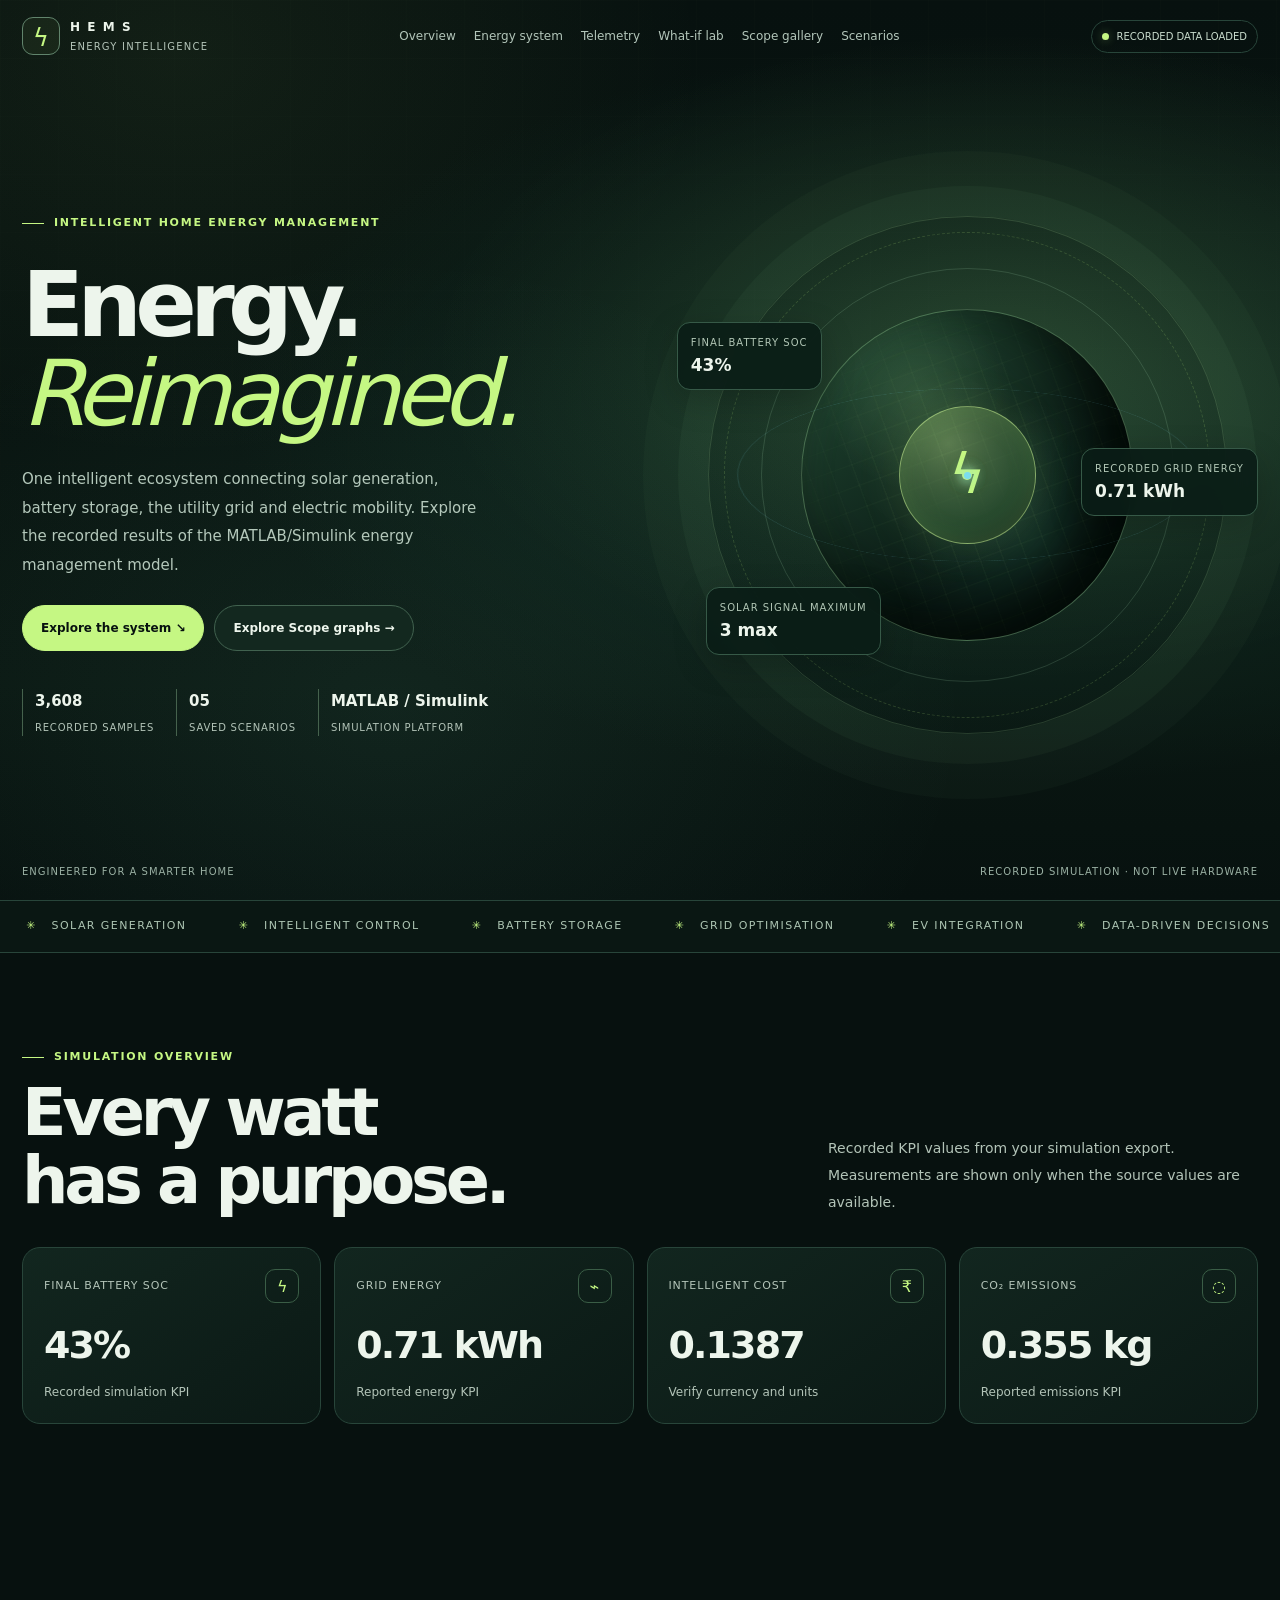
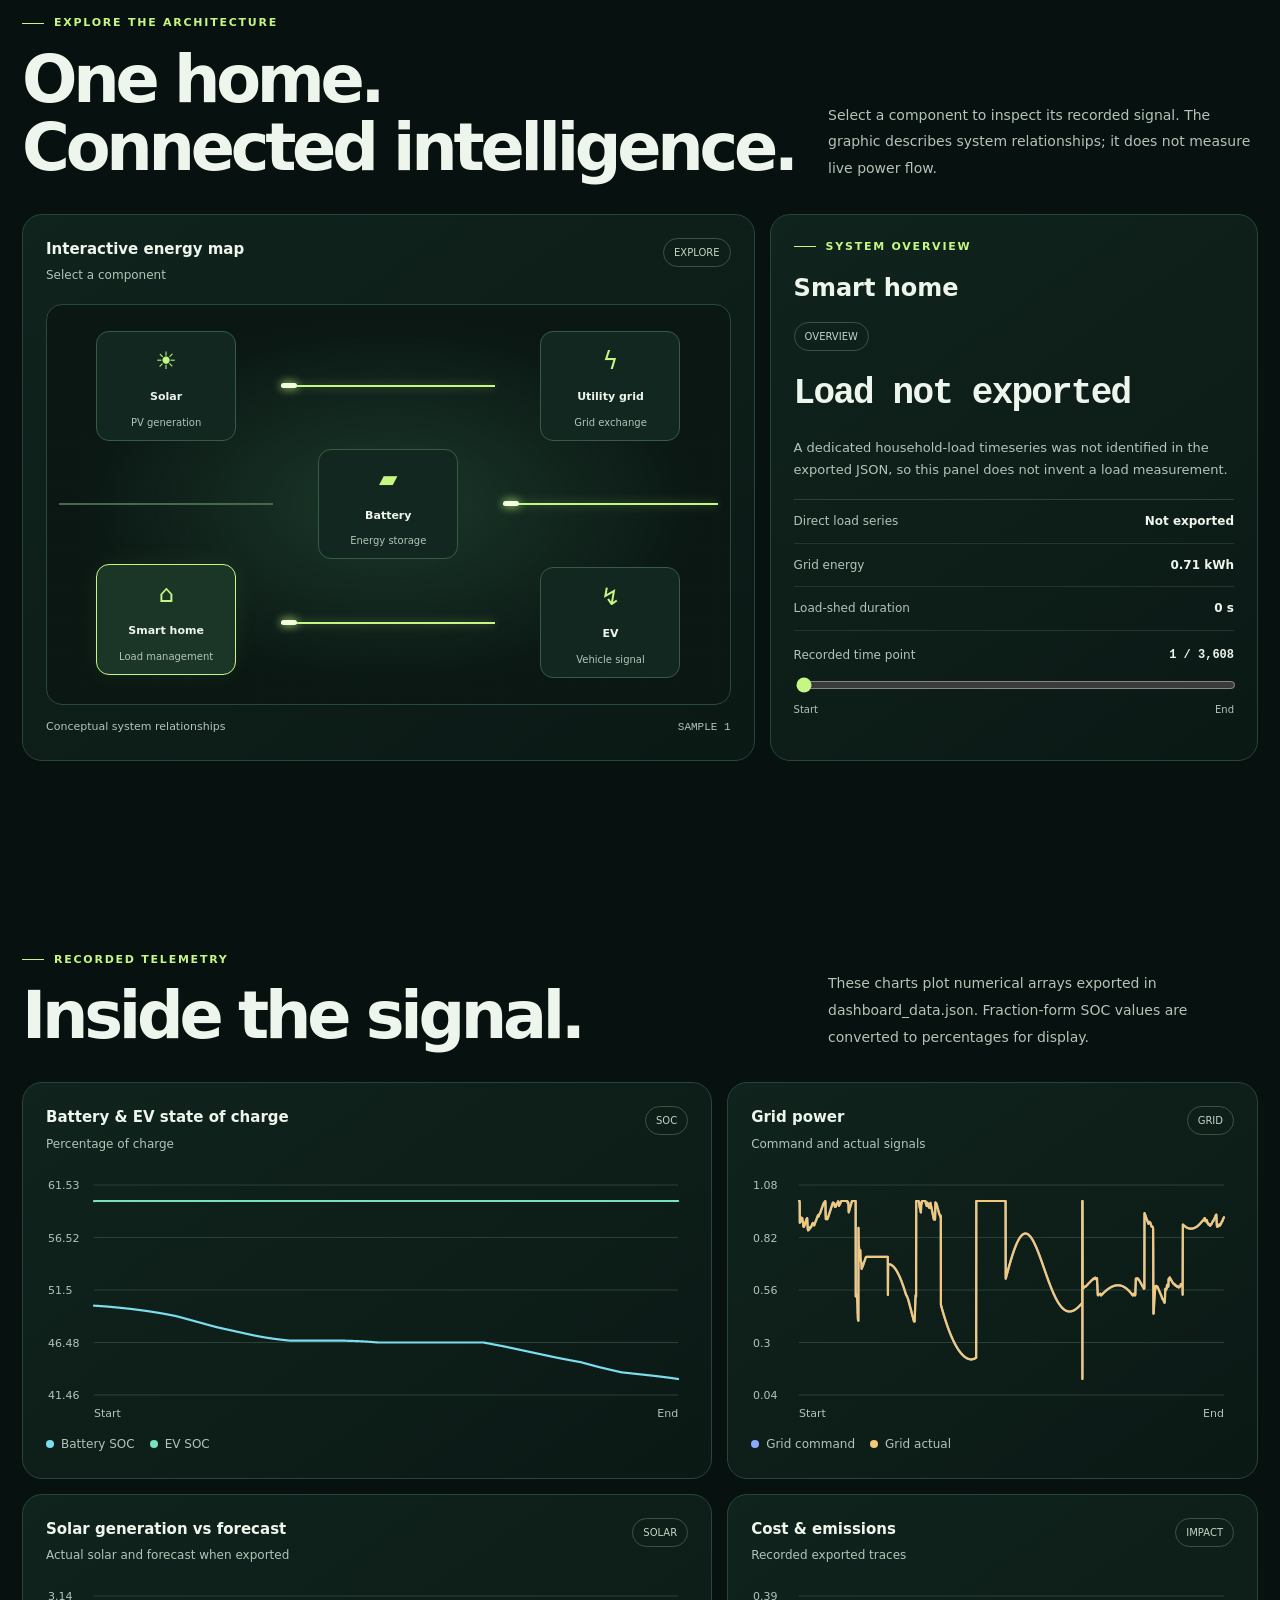
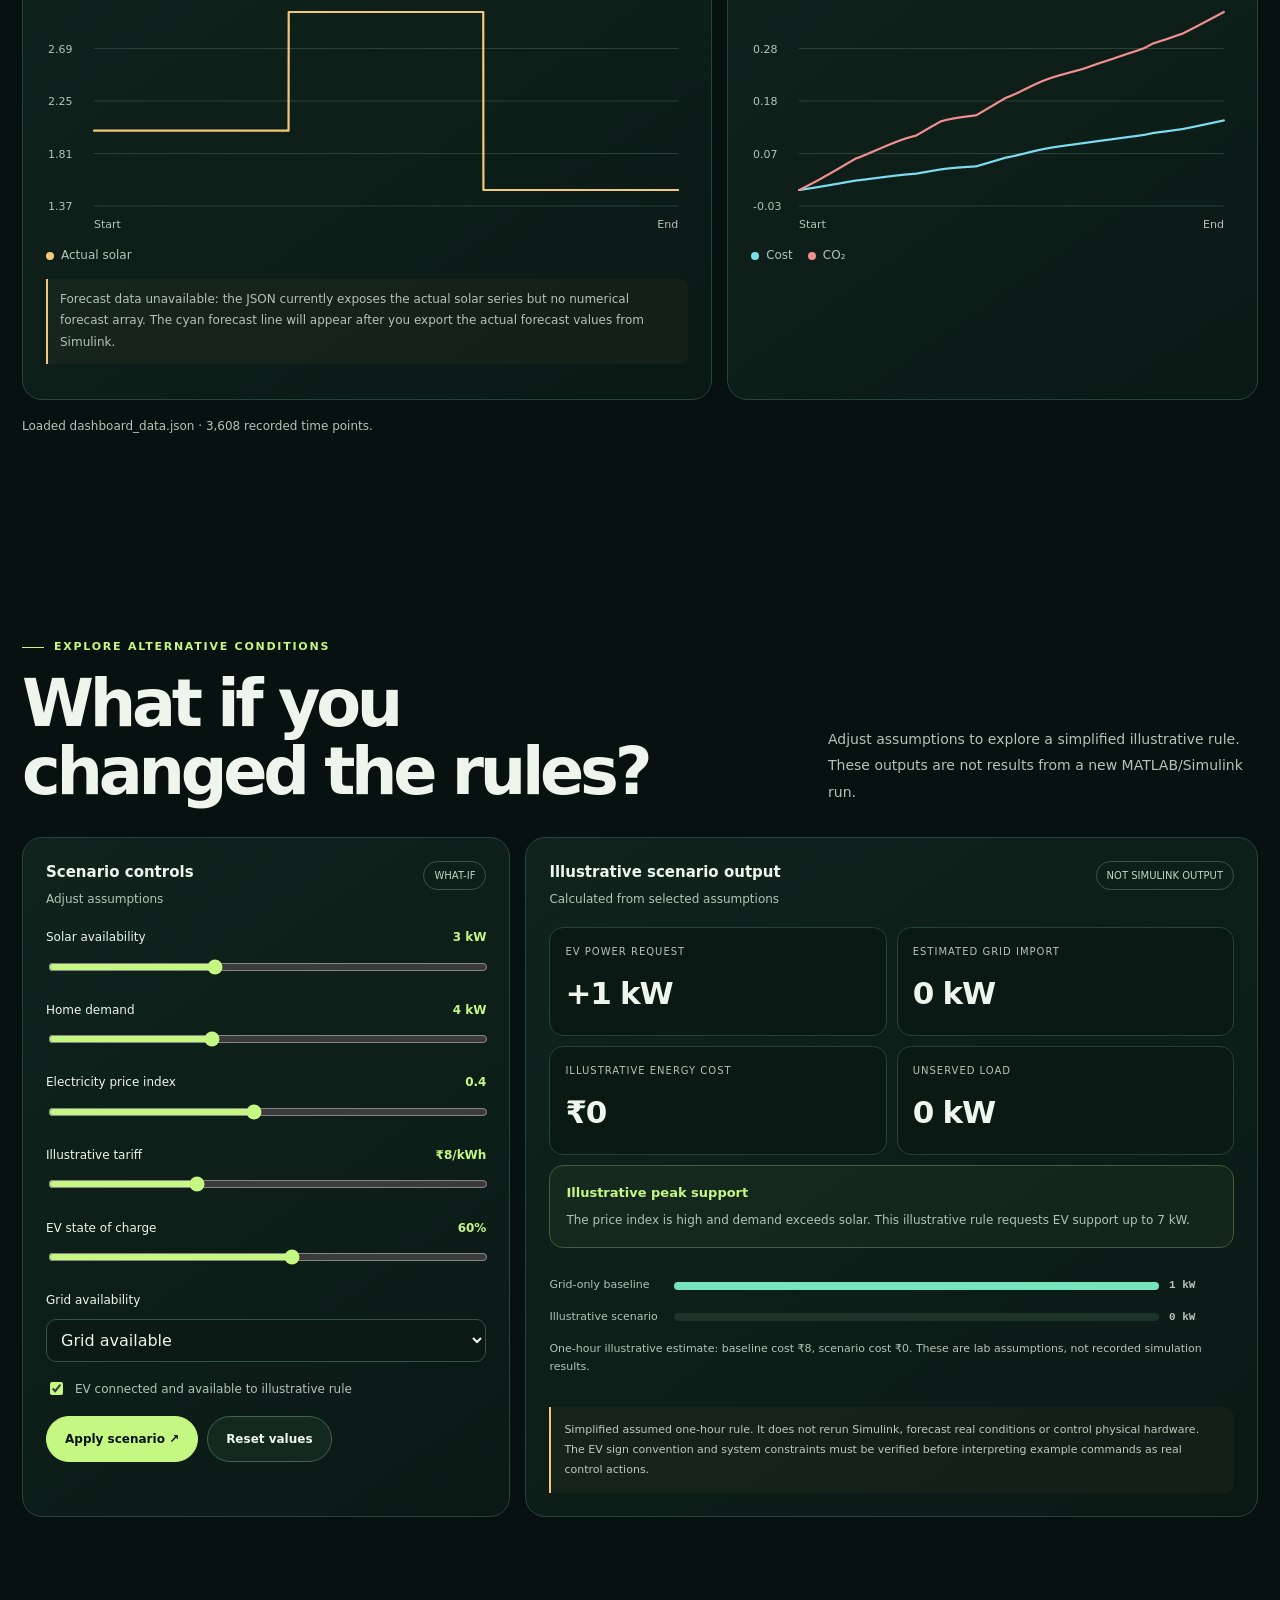
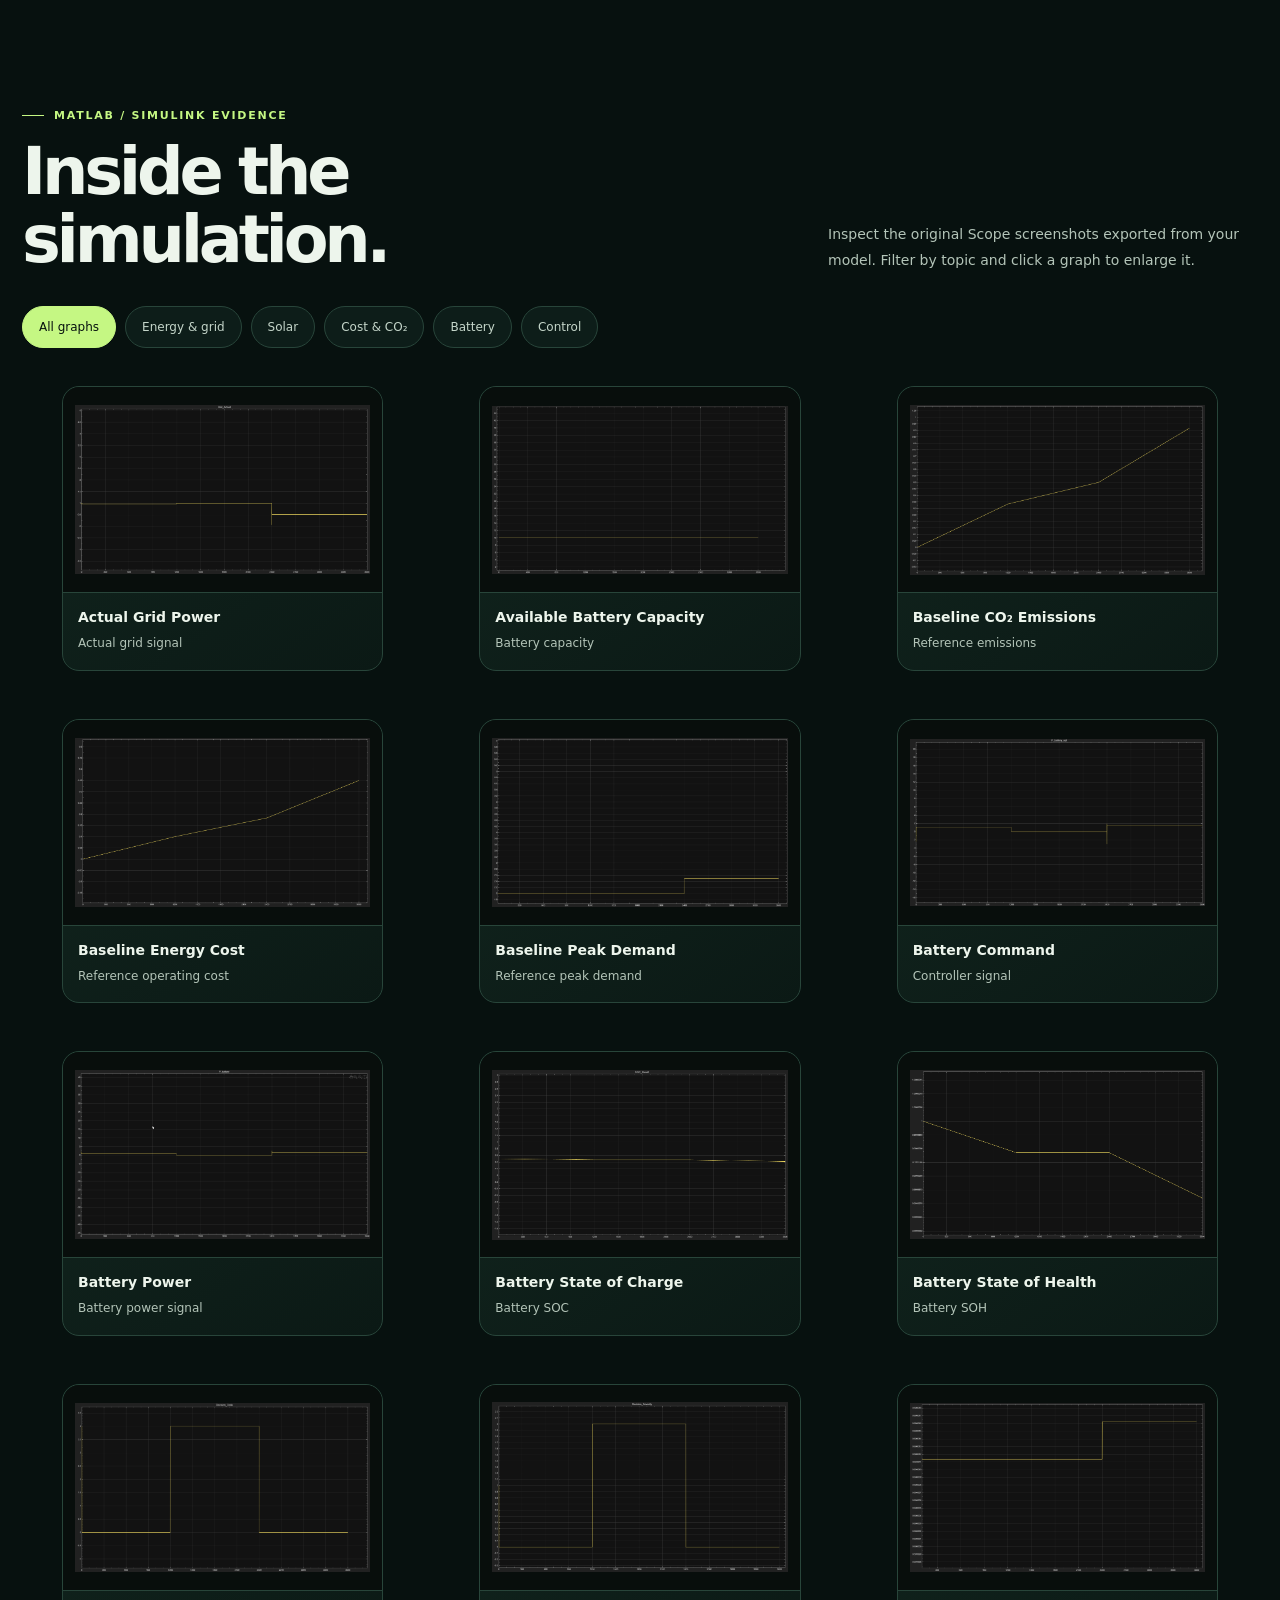
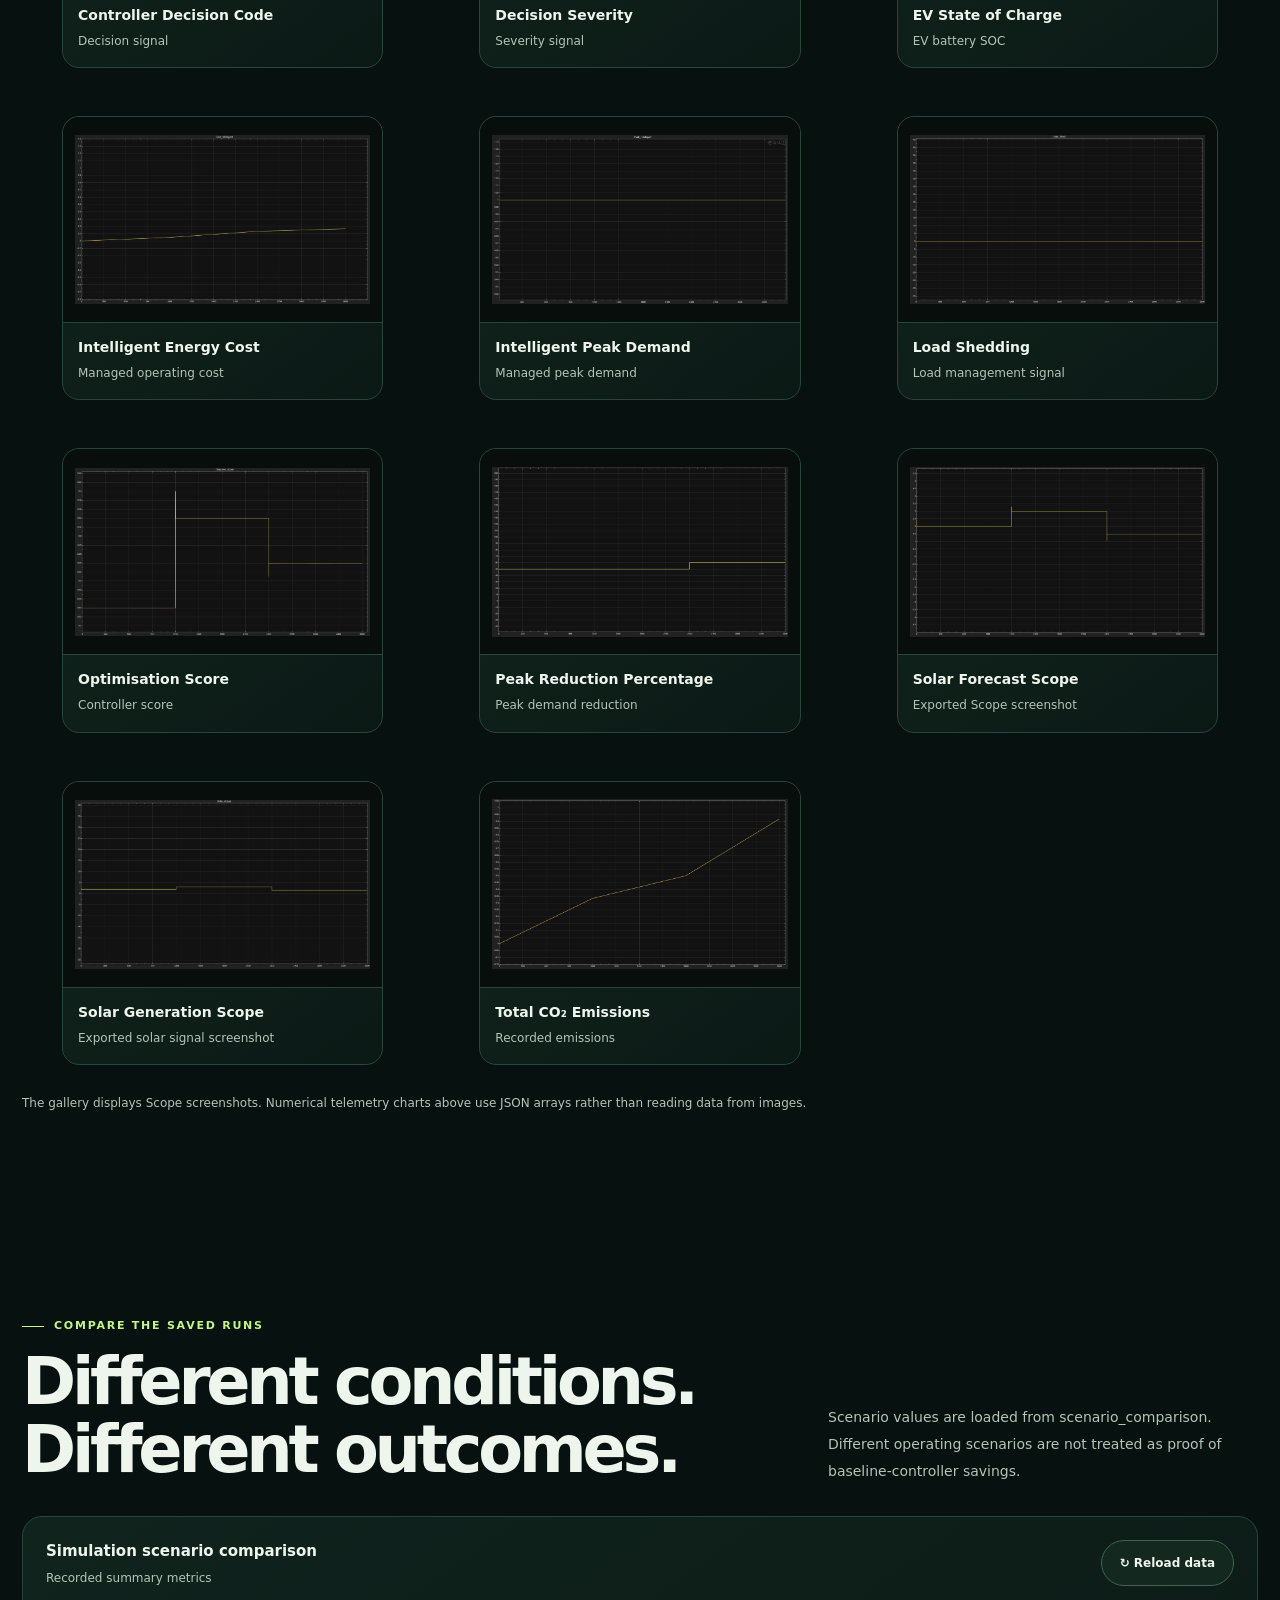
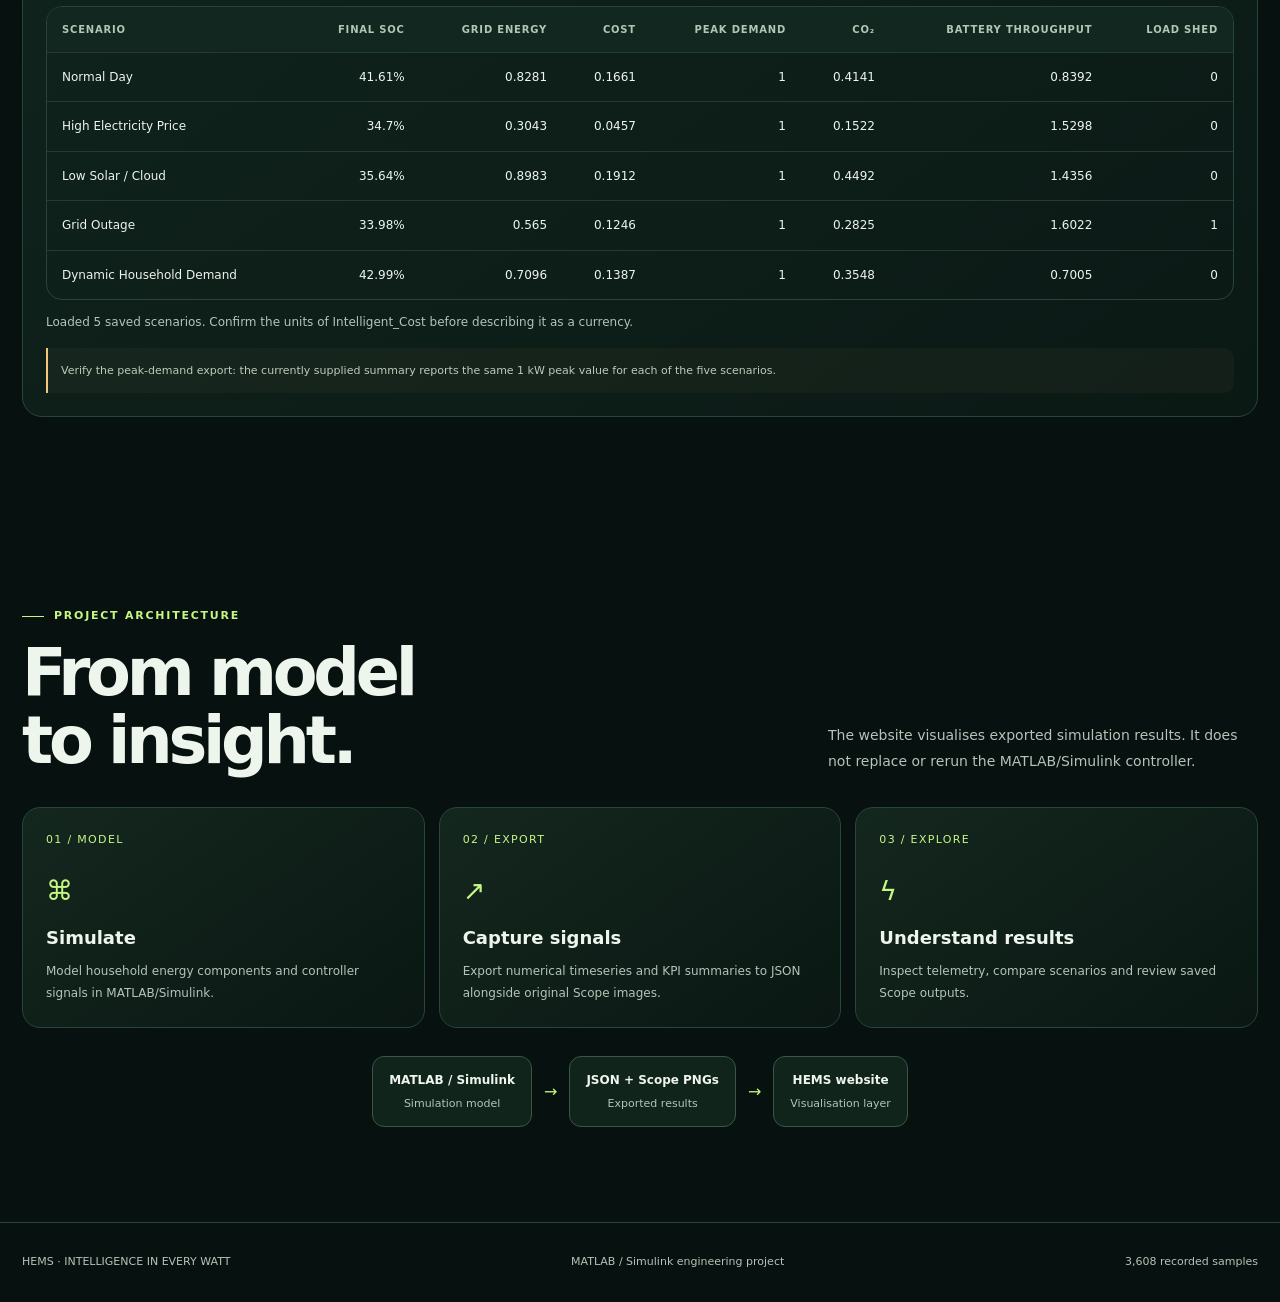
==== commit 9271fb64: "second chnage" ====
--- a/index.html
+++ b/index.html
@@ -5,472 +5,9 @@
 <meta charset="UTF-8">
 <meta name="viewport" content="width=device-width, initial-scale=1">
 <meta name="theme-color" content="#07110f">
-<meta name="description" content="Intelligent Home Energy Management System — MATLAB and Simulink simulation dashboard.">
+<meta name="description" content="Intelligent Home Energy Management System using MATLAB and Simulink.">
 <title>HEMS | Intelligence in Every Watt</title>
-
-<style>
-:root {
-  --bg:#07110f;
-  --panel:#0d1d19;
-  --panel2:#12271f;
-  --border:#28453a;
-  --text:#edf5ec;
-  --muted:#9bb0a4;
-  --lime:#c5f783;
-  --mint:#77e3bd;
-  --cyan:#7bdded;
-  --amber:#f3c879;
-  --red:#f18e91;
-  --radius:20px;
-}
-* {box-sizing:border-box}
-html {scroll-behavior:smooth;scroll-padding-top:90px}
-body {
-  margin:0;background:var(--bg);color:var(--text);
-  font:15px/1.6 Inter,system-ui,-apple-system,"Segoe UI",sans-serif;
-  overflow-x:hidden;
-}
-button,input,select {font:inherit}
-button,a { -webkit-tap-highlight-color:transparent }
-button {color:inherit}
-a {color:inherit;text-decoration:none}
-img {max-width:100%}
-::selection {background:var(--lime);color:var(--bg)}
-.wrap {width:min(1280px,calc(100% - 44px));margin:auto}
-.muted {color:var(--muted)}
-.mono {font-family:ui-monospace,SFMono-Regular,Menlo,monospace}
-.eyebrow {
-  display:flex;align-items:center;gap:10px;
-  color:var(--lime);font-size:10px;font-weight:800;
-  letter-spacing:.2em;text-transform:uppercase;
-}
-.eyebrow:before {content:"";width:22px;height:1px;background:currentColor}
-.section {padding:100px 0;position:relative}
-.section-head {
-  display:flex;justify-content:space-between;align-items:end;
-  gap:28px;margin-bottom:32px;
-}
-.section-head h2 {
-  font-size:clamp(35px,5.5vw,70px);
-  letter-spacing:-.065em;line-height:1;
-  margin:13px 0 0;font-weight:650;
-}
-.section-head p {max-width:410px;color:var(--muted);font-size:13px;margin:0}
-.btn {
-  display:inline-flex;align-items:center;justify-content:center;gap:9px;
-  min-height:43px;padding:0 17px;border:1px solid #41624f;
-  border-radius:50px;background:#13281f;color:var(--text);
-  font-size:11px;font-weight:800;cursor:pointer;transition:.25s;
-}
-.btn:hover {transform:translateY(-2px);border-color:var(--lime)}
-.btn-primary {background:var(--lime);color:#07110f;border-color:var(--lime)}
-.btn-primary:hover {background:#ddffa8}
-.tag {
-  display:inline-block;border:1px solid #385445;
-  border-radius:40px;padding:4px 9px;color:#c1d6c5;
-  font-size:9px;white-space:nowrap;
-}
-.panel {
-  min-width:0;padding:23px;border:1px solid var(--border);
-  border-radius:var(--radius);
-  background:linear-gradient(145deg,#10231d,#0b1915);
-}
-.panel-head {
-  display:flex;justify-content:space-between;align-items:start;
-  gap:12px;margin-bottom:18px;
-}
-.panel-head h3 {font-size:14px;margin:0}
-.panel-head p {font-size:10px;color:var(--muted);margin:5px 0 0}
-.reveal {opacity:0;transform:translateY(20px);transition:.7s ease}
-.reveal.in {opacity:1;transform:none}
-[hidden] {display:none!important}
-
-/* NAVIGATION */
-.topbar {
-  position:fixed;z-index:30;top:0;left:0;right:0;
-  border-bottom:1px solid transparent;transition:.3s;
-}
-.topbar.scrolled {
-  background:#07110fee;border-color:var(--border);backdrop-filter:blur(16px);
-}
-.progress {height:2px;position:absolute;bottom:-1px;left:0;width:0;background:var(--lime)}
-.nav {height:72px;display:flex;align-items:center;justify-content:space-between;gap:20px}
-.brand {display:flex;align-items:center;gap:10px;flex-shrink:0}
-.brand-mark {
-  height:36px;width:36px;border:1px solid #61846c;border-radius:11px;
-  display:grid;place-items:center;color:var(--lime);font-size:24px;
-  background:linear-gradient(135deg,#c5f78322,#77e3bd08);
-}
-.brand b {display:block;font-size:12px;letter-spacing:.13em}
-.brand small {display:block;font-size:9px;color:var(--muted);letter-spacing:.12em}
-.navlinks {display:flex;align-items:center;gap:20px}
-.navlinks a {font-size:10px;color:#b3c6ba;transition:color .2s}
-.navlinks a:hover,.navlinks a.active {color:var(--lime)}
-.status {
-  display:flex;align-items:center;gap:8px;padding:7px 10px;
-  border:1px solid var(--border);border-radius:30px;
-  font-size:9px;color:#c9dccd;white-space:nowrap;
-}
-.dot {width:7px;height:7px;background:var(--lime);border-radius:50%;display:inline-block}
-.menu-btn {display:none;border:1px solid var(--border);border-radius:10px;background:transparent;padding:7px 10px}
-
-/* HERO */
-.hero {
-  min-height:max(720px,100svh);position:relative;overflow:hidden;
-  display:flex;align-items:center;padding:120px 0 70px;
-  background:radial-gradient(ellipse at 77% 46%,#1b3b2c 0%,#0e241c 25%,transparent 54%),
-  radial-gradient(ellipse at 14% 6%,#b8eb7810,transparent 34%),
-  linear-gradient(180deg,#07110f,#0a1712 76%,#07110f);
-}
-.hero-grid {
-  position:absolute;inset:0;opacity:.4;
-  background-image:linear-gradient(#b5dbb009 1px,transparent 1px),
-  linear-gradient(90deg,#b5dbb009 1px,transparent 1px);
-  background-size:58px 58px;
-  mask-image:linear-gradient(black,transparent 90%);
-}
-.hero-inner {
-  display:grid;grid-template-columns:1fr 1fr;align-items:center;
-  gap:20px;position:relative;z-index:2;
-}
-.hero-copy .eyebrow {margin-bottom:28px}
-.hero h1 {
-  font-size:clamp(65px,9vw,125px);line-height:.83;
-  letter-spacing:-.09em;font-weight:650;margin:0 0 28px;
-}
-.hero h1 span {display:block}
-.hero h1 .accent {color:var(--lime);font-style:italic;font-weight:500}
-.hero-desc {max-width:465px;color:#b4c8bb;font-size:14px;line-height:1.9;margin-bottom:25px}
-.actions {display:flex;flex-wrap:wrap;gap:10px}
-.hero-stats {display:flex;flex-wrap:wrap;gap:24px;margin-top:40px}
-.hero-stat {border-left:1px solid #45624d;padding-left:12px}
-.hero-stat strong {display:block;font-size:14px}
-.hero-stat small {
-  display:block;color:var(--muted);font-size:9px;
-  letter-spacing:.1em;text-transform:uppercase;margin-top:4px;
-}
-.hero-art {min-height:450px;display:grid;place-items:center;position:relative}
-.planet {
-  width:min(35vw,410px);aspect-ratio:1;position:relative;
-  display:grid;place-items:center;
-}
-.planet:before {
-  content:"";position:absolute;inset:-14%;border:1px solid #b2e7a02c;
-  border-radius:50%;box-shadow:0 0 0 30px #b2e7a009,0 0 0 70px #b2e7a006;
-  animation:rotate 60s linear infinite;
-}
-.planet-sphere {
-  position:absolute;inset:9%;border-radius:50%;overflow:hidden;
-  border:1px solid #b6ecab4b;
-  background:radial-gradient(circle at 35% 26%,#a9e99629,transparent 29%),
-  radial-gradient(circle at 72% 71%,#62e5ba24,transparent 42%),
-  linear-gradient(145deg,#244c35,#0a1a15 68%);
-  box-shadow:inset -35px -25px 65px #020805,inset 8px 0 35px #a8eaa40c;
-}
-.planet-sphere:before {
-  content:"";position:absolute;inset:-15%;opacity:.65;
-  background:repeating-linear-gradient(0deg,transparent 0 20px,#d0ffa016 21px 22px),
-  repeating-linear-gradient(90deg,transparent 0 20px,#d0ffa016 21px 22px);
-  transform:rotate(-20deg);mask-image:radial-gradient(circle,black,transparent 72%);
-}
-.planet-core {
-  position:relative;width:34%;aspect-ratio:1;border:1px solid #d7ff9b80;
-  border-radius:50%;display:grid;place-items:center;
-  background:radial-gradient(circle at 36% 27%,#d5ff9b55,#26482d 65%,#101e16);
-  box-shadow:0 0 45px #c5f78323,inset 0 0 27px #c5f78324;
-  color:var(--lime);font-size:55px;
-}
-.orbit {
-  position:absolute;inset:-1%;border:1px solid #a5dbb52c;border-radius:50%;
-  transform:rotateX(65deg) rotate(-25deg);animation:orbit 19s linear infinite;
-}
-.orbit.two {
-  inset:-10%;transform:rotateX(66deg) rotate(35deg);
-  animation-direction:reverse;animation-duration:27s;border-style:dashed;
-}
-.satellite {
-  position:absolute;top:9%;right:14%;width:10px;height:10px;border-radius:50%;
-  background:var(--lime);box-shadow:0 0 22px 5px #c5f78375;
-}
-.satellite.two {
-  top:auto;right:auto;bottom:13%;left:12%;width:7px;height:7px;
-  background:var(--cyan);box-shadow:0 0 20px #7bdded90;
-}
-.float-label {
-  position:absolute;z-index:4;padding:10px 13px;background:#0a1d17db;
-  backdrop-filter:blur(12px);border:1px solid #365947;
-  border-radius:13px;box-shadow:0 10px 34px #0003;
-}
-.float-label small {
-  display:block;font-size:8px;color:#9bb2a3;
-  letter-spacing:.14em;text-transform:uppercase;
-}
-.float-label strong {display:block;font-size:16px;margin-top:2px}
-.label-one {left:0;top:16%}
-.label-two {right:-2%;top:44%}
-.label-three {left:7%;bottom:12%}
-.hero-bottom {
-  position:absolute;bottom:22px;left:0;right:0;display:flex;
-  justify-content:space-between;gap:15px;color:#769084;
-  font-size:9px;letter-spacing:.12em;text-transform:uppercase;
-}
-.ticker {overflow:hidden;border-block:1px solid var(--border);background:#0a1713}
-.ticker-track {display:flex;width:max-content;animation:marquee 35s linear infinite}
-.ticker span {
-  padding:16px 28px;color:#adc5b3;font-size:10px;
-  letter-spacing:.15em;text-transform:uppercase;white-space:nowrap;
-}
-.ticker b {color:var(--lime);margin-right:10px}
-
-/* KPIs */
-.kpis {display:grid;grid-template-columns:repeat(4,minmax(0,1fr));gap:13px}
-.kpi {
-  min-width:0;background:linear-gradient(145deg,#12261f,#0b1915);
-  border:1px solid var(--border);border-radius:18px;padding:21px;
-  transition:.3s;
-}
-.kpi:hover {border-color:#67885d;transform:translateY(-4px)}
-.kpi-top {display:flex;justify-content:space-between;gap:10px;align-items:center}
-.kpi-label {font-size:9px;letter-spacing:.1em;text-transform:uppercase;color:var(--muted)}
-.kpi-icon {
-  width:32px;height:32px;border:1px solid #3a5d46;border-radius:10px;
-  display:grid;place-items:center;color:var(--lime);flex-shrink:0;
-}
-.kpi-value {font-size:clamp(22px,3vw,37px);font-weight:650;letter-spacing:-.05em;margin:10px 0 4px;overflow-wrap:anywhere}
-.kpi-note {font-size:10px;color:#91a99a}
-
-/* ENERGY MAP */
-.flow-layout {display:grid;grid-template-columns:1.25fr .75fr;gap:15px}
-.flow-scene {
-  min-height:340px;overflow:hidden;position:relative;border:1px solid #284a3c;
-  border-radius:16px;
-  background:radial-gradient(ellipse at 50% 50%,#1b382a,transparent 65%),#0a1713;
-}
-.flow-scene:before {
-  content:"";position:absolute;inset:0;opacity:.35;
-  background-image:linear-gradient(#a8d5a207 1px,transparent 1px),
-  linear-gradient(90deg,#a8d5a207 1px,transparent 1px);
-  background-size:35px 35px;
-}
-.flow-grid {
-  position:relative;z-index:2;padding:26px 12px;min-height:340px;
-  display:grid;grid-template-columns:1fr 1fr 1fr;
-  align-items:center;justify-items:center;gap:8px;
-}
-.flow-node {
-  min-width:0;width:100%;max-width:140px;min-height:95px;padding:9px 4px;
-  display:flex;flex-direction:column;align-items:center;justify-content:center;gap:7px;
-  border:1px solid #385b46;border-radius:13px;background:#12271f;
-  cursor:pointer;transition:.25s;
-}
-.flow-node:hover,.flow-node.selected {
-  border-color:var(--lime);background:#1b3626;transform:translateY(-2px);
-  box-shadow:0 0 25px #c5f78312;
-}
-.flow-icon {font-size:24px;color:var(--lime)}
-.flow-node strong {font-size:10px}
-.flow-node small {font-size:8px;color:var(--muted);text-align:center}
-.flow-wire {height:2px;width:100%;background:#48674f;position:relative;opacity:.85}
-.flow-wire:after {
-  content:"";position:absolute;right:0;top:-3px;width:7px;height:7px;
-  border-top:2px solid var(--lime);border-right:2px solid var(--lime);transform:rotate(45deg);
-}
-.flow-wire.active {background:var(--lime);box-shadow:0 0 10px #c5f78375}
-.flow-caption {display:flex;justify-content:space-between;gap:10px;color:var(--muted);font-size:9px;padding-top:13px}
-.inspect-value {font-size:34px;font-weight:650;letter-spacing:-.05em;margin:12px 0}
-.inspect-rows {border-top:1px solid var(--border);margin-top:20px}
-.inspect-row {
-  display:flex;justify-content:space-between;gap:12px;padding:11px 0;
-  border-bottom:1px solid #20372e;font-size:10px;
-}
-.inspect-row span {color:var(--muted)}
-.inspect-row b {text-align:right;overflow-wrap:anywhere}
-input[type=range] {width:100%;accent-color:var(--lime);cursor:pointer}
-
-/* CHARTS */
-.charts-grid {display:grid;grid-template-columns:1.3fr 1fr;gap:15px}
-.chart-wrap {width:100%;height:230px;position:relative}
-canvas.chart {display:block;width:100%;height:100%}
-.legend {display:flex;flex-wrap:wrap;gap:15px;margin-top:12px;font-size:10px;color:var(--muted)}
-.legend span {display:flex;align-items:center;gap:7px}
-.legend i {height:7px;width:7px;border-radius:50%;display:inline-block}
-
-/* WHAT-IF LAB */
-.lab-layout {display:grid;grid-template-columns:.8fr 1.2fr;gap:15px}
-.controls {display:grid;gap:17px}
-.control label {display:flex;justify-content:space-between;gap:10px;font-size:10px;margin-bottom:8px}
-.control output {color:var(--lime);font-weight:750}
-.select-control {
-  width:100%;padding:10px;background:#0b1a14;color:var(--text);
-  border:1px solid #355343;border-radius:10px;
-}
-.checkbox-line {display:flex;align-items:center;gap:9px;font-size:10px;color:var(--muted)}
-.checkbox-line input {accent-color:var(--lime)}
-.lab-results {display:grid;grid-template-columns:repeat(2,minmax(0,1fr));gap:10px}
-.result {padding:15px;background:#0a1913;border:1px solid #274338;border-radius:14px;min-width:0}
-.result small {display:block;color:var(--muted);font-size:9px;text-transform:uppercase;letter-spacing:.1em}
-.result strong {display:block;font-size:clamp(20px,3vw,31px);letter-spacing:-.04em;margin-top:7px;overflow-wrap:anywhere}
-.recommendation {
-  grid-column:1/-1;border:1px solid #435c3b;background:#c5f7830a;
-  border-radius:14px;padding:16px;
-}
-.recommendation h4 {font-size:12px;color:var(--lime);margin:0 0 6px}
-.recommendation p {font-size:10px;color:#b0c3b6;margin:0}
-.bar-compare {grid-column:1/-1;padding:5px 0}
-.bar-item {
-  display:grid;grid-template-columns:115px 1fr 65px;
-  align-items:center;gap:10px;margin:13px 0;
-  font-size:9px;color:var(--muted);
-}
-.bar {height:8px;background:#1e3329;border-radius:9px;overflow:hidden}
-.bar i {display:block;height:100%;width:20%;background:var(--mint);transition:width .35s}
-.bar-item:last-of-type .bar i {background:var(--lime)}
-.disclaimer {
-  font-size:10px;color:#9eb3a4;line-height:1.7;padding:12px;
-  border-left:2px solid var(--amber);background:#f3c87908;
-  border-radius:0 10px 10px 0;margin-top:14px;
-}
-
-/* SCENARIO TABLE */
-.table-wrap {overflow:auto;border:1px solid var(--border);border-radius:16px}
-table {width:100%;border-collapse:collapse;white-space:nowrap;font-size:10px}
-th,td {text-align:right;padding:14px 15px;border-bottom:1px solid #233b30}
-th {background:#12271f;color:#afc7b4;font-size:9px;text-transform:uppercase;letter-spacing:.08em}
-th:first-child,td:first-child {text-align:left}
-tbody tr:hover {background:#1a3025}
-tbody tr:last-child td {border-bottom:0}
-.table-note {font-size:10px;color:var(--muted);margin-top:12px}
-
-/* SCOPE GALLERY */
-.scope-filters {display:flex;flex-wrap:wrap;gap:9px;margin-bottom:22px}
-.scope-filter {
-  padding:9px 15px;border:1px solid var(--border);border-radius:30px;
-  color:#c4d5c9;background:#0d1d19;cursor:pointer;font-size:10px;transition:.2s;
-}
-.scope-filter.active,.scope-filter:hover {color:#07110f;background:var(--lime);border-color:var(--lime)}
-.scope-gallery {display:grid;grid-template-columns:repeat(3,minmax(0,1fr));gap:16px}
-.scope-card {
-  min-width:0;overflow:hidden;border:1px solid var(--border);border-radius:17px;
-  background:linear-gradient(145deg,#12261f,#0b1915);transition:.25s;
-}
-.scope-card:hover {transform:translateY(-4px);border-color:#8bac6a}
-.scope-card button {
-  display:block;width:100%;padding:0;border:0;background:transparent;
-  color:inherit;text-align:left;cursor:zoom-in;
-}
-.scope-card img {
-  display:block;width:100%;height:205px;padding:12px;
-  object-fit:contain;background:#080e0c;
-}
-.scope-card figcaption {padding:14px 15px 16px;border-top:1px solid var(--border)}
-.scope-card h3 {font-size:12px;margin:0}
-.scope-card p {font-size:10px;color:var(--muted);margin:5px 0 0}
-.scope-modal {
-  width:min(1100px,94vw);max-height:92vh;padding:18px;
-  color:var(--text);background:#07110f;border:1px solid #46664d;border-radius:17px;
-}
-.scope-modal::backdrop {background:#000c;backdrop-filter:blur(8px)}
-.scope-modal img {
-  display:block;max-width:100%;max-height:72vh;object-fit:contain;margin:16px auto;
-}
-.scope-modal button {
-  padding:8px 13px;border:1px solid #46664d;border-radius:30px;
-  background:#10231d;color:var(--lime);cursor:pointer;
-}
-.scope-modal h3 {font-size:15px}
-.image-error {color:var(--amber);font-size:10px;padding:10px}
-
-/* ARCHITECTURE + FOOTER */
-.story-grid {display:grid;grid-template-columns:repeat(3,1fr);gap:14px}
-.story-card {
-  padding:23px;min-height:190px;border:1px solid var(--border);
-  border-radius:18px;background:linear-gradient(145deg,#14271f,#0a1712);transition:.25s;
-}
-.story-card:hover {transform:translateY(-4px);border-color:#597c4e}
-.story-number {color:var(--lime);font-size:10px;letter-spacing:.12em}
-.story-symbol {font-size:27px;margin:18px 0 10px;color:var(--lime)}
-.story-card h3 {font-size:17px;margin:0 0 7px}
-.story-card p {font-size:11px;color:var(--muted);margin:0}
-.arch {display:flex;align-items:center;justify-content:center;gap:12px;flex-wrap:wrap;margin-top:28px}
-.arch-node {padding:13px 16px;border:1px solid #385745;background:#10241b;border-radius:12px;text-align:center}
-.arch-node b {display:block;font-size:10px}
-.arch-node small {display:block;color:var(--muted);font-size:9px;margin-top:4px}
-.arch-arrow {color:var(--lime)}
-.footer {padding:30px 0;border-top:1px solid var(--border);font-size:10px;color:var(--muted)}
-.footer-inner {display:flex;justify-content:space-between;gap:15px;flex-wrap:wrap}
-.toast {
-  position:fixed;z-index:60;bottom:20px;left:50%;opacity:0;
-  transform:translate(-50%,15px);pointer-events:none;
-  background:var(--lime);color:#07110f;padding:11px 16px;
-  border-radius:30px;font-size:10px;font-weight:800;transition:.25s;
-}
-.toast.show {opacity:1;transform:translate(-50%,0)}
-
-@keyframes rotate {to{transform:rotate(360deg)}}
-@keyframes orbit {to{transform:rotateX(65deg) rotate(335deg)}}
-@keyframes marquee {to{transform:translateX(-50%)}}
-@media(prefers-reduced-motion:reduce) {
-  *,*:before,*:after {animation-duration:.01ms!important;animation-iteration-count:1!important;scroll-behavior:auto!important;transition-duration:.01ms!important}
-}
-@media(max-width:1000px) {
-  .navlinks {gap:12px}
-  .hero h1 {font-size:clamp(60px,8vw,95px)}
-  .kpis {grid-template-columns:repeat(2,minmax(0,1fr))}
-  .flow-layout,.lab-layout {grid-template-columns:1fr}
-  .scope-gallery {grid-template-columns:repeat(2,minmax(0,1fr))}
-}
-@media(max-width:680px) {
-  .wrap {width:calc(100% - 30px)}
-  .section {padding:72px 0}
-  .section-head {display:block;margin-bottom:24px}
-  .section-head p {margin-top:14px}
-  .nav {height:64px}
-  .navlinks {
-    display:none;position:absolute;top:64px;left:0;right:0;padding:20px 24px;
-    background:#091711f7;border-bottom:1px solid var(--border);
-    flex-direction:column;align-items:flex-start;
-  }
-  .navlinks.open {display:flex}
-  .menu-btn {display:block}
-  .status {display:none}
-  .hero {min-height:auto;padding:108px 0 55px}
-  .hero-inner {grid-template-columns:1fr}
-  .hero h1 {font-size:clamp(63px,15.5vw,100px)}
-  .hero-desc {font-size:13px}
-  .hero-art {min-height:330px}
-  .planet {width:min(70vw,320px)}
-  .float-label {padding:8px 9px}
-  .float-label strong {font-size:13px}
-  .label-one {left:0;top:8%}
-  .label-two {right:0;top:40%}
-  .label-three {left:1%;bottom:5%}
-  .hero-bottom {position:relative;bottom:auto;margin-top:25px;font-size:8px}
-  .hero-bottom .right {display:none}
-  .kpi {padding:15px}
-  .kpi-value {font-size:26px}
-  .charts-grid {grid-template-columns:1fr}
-  .chart-wrap {height:210px}
-  .panel {padding:17px}
-  .flow-scene,.flow-grid {min-height:315px}
-  .flow-grid {padding:22px 6px;gap:5px}
-  .flow-node {min-height:78px;padding:5px 2px}
-  .flow-node strong {font-size:9px}
-  .flow-node small {font-size:7px}
-  .flow-icon {font-size:19px}
-  .inspect-value {font-size:30px}
-  .scope-gallery {grid-template-columns:1fr}
-  .scope-card img {height:225px}
-  .lab-results {gap:8px}
-  .result {padding:12px}
-  .bar-item {grid-template-columns:94px 1fr 57px;gap:7px}
-  .story-grid {grid-template-columns:1fr}
-  .arch {gap:7px}
-  .arch-node {padding:10px}
-}
-</style>
-
 <link rel="stylesheet" href="./style.css">
-
 </head>
 
 <body>
@@ -480,6 +17,7 @@
       <span class="brand-mark">ϟ</span>
       <span><b>H E M S</b><small>ENERGY INTELLIGENCE</small></span>
     </a>
+
     <nav class="navlinks" id="navlinks">
       <a href="#overview">Overview</a>
       <a href="#system">Energy system</a>
@@ -488,8 +26,12 @@
       <a href="#scopes">Scope gallery</a>
       <a href="#scenarios">Scenarios</a>
     </nav>
+
     <div style="display:flex;align-items:center;gap:10px">
-      <div class="status"><span class="dot"></span><span id="headerStatus">LOADING DATA</span></div>
+      <div class="status">
+        <span class="dot"></span>
+        <span id="headerStatus">LOADING DATA</span>
+      </div>
       <button class="menu-btn" id="menuBtn" aria-label="Toggle navigation" aria-expanded="false">☰</button>
     </div>
   </div>
@@ -500,207 +42,417 @@
 <!-- HERO -->
 <section class="hero" id="home">
   <div class="hero-grid"></div>
+
   <div class="wrap hero-inner">
     <div class="hero-copy">
       <div class="eyebrow">Intelligent home energy management</div>
-      <h1><span>Energy.</span><span class="accent">Reimagined.</span></h1>
+
+      <h1>
+        <span>Energy.</span>
+        <span class="accent">Reimagined.</span>
+      </h1>
+
       <p class="hero-desc">
         One intelligent ecosystem connecting solar generation, battery storage,
-        the utility grid and electric mobility. Explore the recorded results of
-        the MATLAB/Simulink energy management model.
+        the utility grid and electric mobility. Explore the recorded results
+        of the MATLAB/Simulink energy management model.
       </p>
+
       <div class="actions">
         <a class="btn btn-primary" href="#system">Explore the system ↘</a>
         <a class="btn" href="#scopes">Explore Scope graphs →</a>
       </div>
+
       <div class="hero-stats">
-        <div class="hero-stat"><strong id="heroSamples">—</strong><small>Recorded samples</small></div>
-        <div class="hero-stat"><strong id="heroScenarios">—</strong><small>Saved scenarios</small></div>
-        <div class="hero-stat"><strong>MATLAB / Simulink</strong><small>Simulation platform</small></div>
-      </div>
-    </div>
-    <div class="hero-art">
+        <div class="hero-stat">
+          <strong id="heroSamples">—</strong>
+          <small>Recorded samples</small>
+        </div>
+        <div class="hero-stat">
+          <strong id="heroScenarios">—</strong>
+          <small>Saved scenarios</small>
+        </div>
+        <div class="hero-stat">
+          <strong>MATLAB / Simulink</strong>
+          <small>Simulation platform</small>
+        </div>
+      </div>
+    </div>
+
+    <div class="hero-art" aria-label="Animated energy planet illustration">
       <div class="planet">
         <div class="planet-sphere"></div>
         <div class="planet-core">ϟ</div>
-        <div class="orbit"></div><div class="orbit two"></div>
-        <div class="satellite"></div><div class="satellite two"></div>
-      </div>
-      <div class="float-label label-one"><small>Final battery SOC</small><strong id="heroSoc">—</strong></div>
-      <div class="float-label label-two"><small>Recorded grid energy</small><strong id="heroGrid">—</strong></div>
-      <div class="float-label label-three"><small>Solar signal maximum</small><strong id="heroSolar">—</strong></div>
+        <div class="orbit"></div>
+        <div class="orbit two"></div>
+        <div class="satellite"></div>
+        <div class="satellite two"></div>
+      </div>
+
+      <div class="float-label label-one">
+        <small>Final battery SOC</small>
+        <strong id="heroSoc">—</strong>
+      </div>
+      <div class="float-label label-two">
+        <small>Recorded grid energy</small>
+        <strong id="heroGrid">—</strong>
+      </div>
+      <div class="float-label label-three">
+        <small>Solar signal maximum</small>
+        <strong id="heroSolar">—</strong>
+      </div>
     </div>
   </div>
+
   <div class="wrap hero-bottom">
     <div>ENGINEERED FOR A SMARTER HOME</div>
     <div>RECORDED SIMULATION · NOT LIVE HARDWARE</div>
   </div>
 </section>
 
-<div class="ticker" aria-hidden="true"><div class="ticker-track">
-  <span><b>✳</b> Solar generation</span><span><b>✳</b> Intelligent control</span>
-  <span><b>✳</b> Battery storage</span><span><b>✳</b> Grid optimisation</span>
-  <span><b>✳</b> EV integration</span><span><b>✳</b> Data-driven decisions</span>
-  <span><b>✳</b> Solar generation</span><span><b>✳</b> Intelligent control</span>
-  <span><b>✳</b> Battery storage</span><span><b>✳</b> Grid optimisation</span>
-  <span><b>✳</b> EV integration</span><span><b>✳</b> Data-driven decisions</span>
-</div></div>
-
-<!-- OVERVIEW KPIs -->
+<!-- MOVING BANNER -->
+<div class="ticker" aria-hidden="true">
+  <div class="ticker-track">
+    <span><b>✳</b> Solar generation</span>
+    <span><b>✳</b> Intelligent control</span>
+    <span><b>✳</b> Battery storage</span>
+    <span><b>✳</b> Grid optimisation</span>
+    <span><b>✳</b> EV integration</span>
+    <span><b>✳</b> Data-driven decisions</span>
+    <span><b>✳</b> Solar generation</span>
+    <span><b>✳</b> Intelligent control</span>
+    <span><b>✳</b> Battery storage</span>
+    <span><b>✳</b> Grid optimisation</span>
+    <span><b>✳</b> EV integration</span>
+    <span><b>✳</b> Data-driven decisions</span>
+  </div>
+</div>
+
+<!-- KPI OVERVIEW -->
 <section class="section" id="overview">
   <div class="wrap">
     <div class="section-head reveal">
-      <div><div class="eyebrow">Simulation overview</div><h2>Every watt<br>has a purpose.</h2></div>
-      <p>Reported values from the supplied simulation summary. Values and units are read from the JSON export where available.</p>
-    </div>
+      <div>
+        <div class="eyebrow">Simulation overview</div>
+        <h2>Every watt<br>has a purpose.</h2>
+      </div>
+      <p>
+        Recorded KPI values from your simulation export. Measurements are
+        shown only when the source values are available.
+      </p>
+    </div>
+
     <div class="kpis">
       <article class="kpi reveal">
-        <div class="kpi-top"><span class="kpi-label">Final battery SOC</span><span class="kpi-icon">ϟ</span></div>
-        <div class="kpi-value" id="kpiSoc">—</div><div class="kpi-note">Recorded simulation KPI</div>
+        <div class="kpi-top">
+          <span class="kpi-label">Final battery SOC</span>
+          <span class="kpi-icon">ϟ</span>
+        </div>
+        <div class="kpi-value" id="kpiSoc">—</div>
+        <div class="kpi-note">Recorded simulation KPI</div>
       </article>
+
       <article class="kpi reveal">
-        <div class="kpi-top"><span class="kpi-label">Grid energy</span><span class="kpi-icon">⌁</span></div>
-        <div class="kpi-value" id="kpiGrid">—</div><div class="kpi-note">Reported energy KPI</div>
+        <div class="kpi-top">
+          <span class="kpi-label">Grid energy</span>
+          <span class="kpi-icon">⌁</span>
+        </div>
+        <div class="kpi-value" id="kpiGrid">—</div>
+        <div class="kpi-note">Reported energy KPI</div>
       </article>
+
       <article class="kpi reveal">
-        <div class="kpi-top"><span class="kpi-label">Intelligent cost</span><span class="kpi-icon">₹</span></div>
-        <div class="kpi-value" id="kpiCost">—</div><div class="kpi-note">Source value; see model units</div>
+        <div class="kpi-top">
+          <span class="kpi-label">Intelligent cost</span>
+          <span class="kpi-icon">₹</span>
+        </div>
+        <div class="kpi-value" id="kpiCost">—</div>
+        <div class="kpi-note">Verify currency and units</div>
       </article>
+
       <article class="kpi reveal">
-        <div class="kpi-top"><span class="kpi-label">CO₂ emissions</span><span class="kpi-icon">◌</span></div>
-        <div class="kpi-value" id="kpiCo2">—</div><div class="kpi-note">Reported emissions KPI</div>
+        <div class="kpi-top">
+          <span class="kpi-label">CO₂ emissions</span>
+          <span class="kpi-icon">◌</span>
+        </div>
+        <div class="kpi-value" id="kpiCo2">—</div>
+        <div class="kpi-note">Reported emissions KPI</div>
       </article>
     </div>
   </div>
 </section>
 
-<!-- INTERACTIVE ENERGY SYSTEM -->
+<!-- INTERACTIVE ENERGY MAP -->
 <section class="section" id="system">
   <div class="wrap">
     <div class="section-head reveal">
-      <div><div class="eyebrow">Explore the architecture</div><h2>One home.<br>Connected intelligence.</h2></div>
-      <p>Select a component to inspect signals in the exported JSON. This graphic describes system relationships, not measured live power flow.</p>
-    </div>
+      <div>
+        <div class="eyebrow">Explore the architecture</div>
+        <h2>One home.<br>Connected intelligence.</h2>
+      </div>
+      <p>
+        Select a component to inspect its recorded signal. The graphic describes
+        system relationships; it does not measure live power flow.
+      </p>
+    </div>
+
     <div class="flow-layout reveal">
       <div class="panel">
-        <div class="panel-head"><div><h3>Interactive energy map</h3><p>Select a component</p></div><span class="tag">EXPLORE</span></div>
+        <div class="panel-head">
+          <div>
+            <h3>Interactive energy map</h3>
+            <p>Select a component</p>
+          </div>
+          <span class="tag">EXPLORE</span>
+        </div>
+
         <div class="flow-scene">
           <div class="flow-grid">
-            <button class="flow-node" data-node="solar"><span class="flow-icon">☀</span><strong>Solar</strong><small>PV generation</small></button>
+            <button class="flow-node" data-node="solar">
+              <span class="flow-icon">☀</span>
+              <strong>Solar</strong>
+              <small>PV generation</small>
+            </button>
             <div class="flow-wire" id="wireSolar"></div>
-            <button class="flow-node" data-node="grid"><span class="flow-icon">ϟ</span><strong>Utility grid</strong><small>Grid exchange</small></button>
+
+            <button class="flow-node" data-node="grid">
+              <span class="flow-icon">ϟ</span>
+              <strong>Utility grid</strong>
+              <small>Grid exchange</small>
+            </button>
+
             <div class="flow-wire" id="wireBattery"></div>
-            <button class="flow-node" data-node="battery"><span class="flow-icon">▰</span><strong>Battery</strong><small>Energy storage</small></button>
+            <button class="flow-node" data-node="battery">
+              <span class="flow-icon">▰</span>
+              <strong>Battery</strong>
+              <small>Energy storage</small>
+            </button>
+
             <div class="flow-wire" id="wireHome"></div>
-            <button class="flow-node center selected" data-node="home"><span class="flow-icon">⌂</span><strong>Smart home</strong><small>Load management</small></button>
+            <button class="flow-node center selected" data-node="home">
+              <span class="flow-icon">⌂</span>
+              <strong>Smart home</strong>
+              <small>Load management</small>
+            </button>
+
             <div class="flow-wire" id="wireEV"></div>
-            <button class="flow-node" data-node="ev"><span class="flow-icon">↯</span><strong>EV</strong><small>Vehicle signal</small></button>
+            <button class="flow-node" data-node="ev">
+              <span class="flow-icon">↯</span>
+              <strong>EV</strong>
+              <small>Vehicle signal</small>
+            </button>
           </div>
         </div>
-        <div class="flow-caption"><span>Conceptual system relationships</span><span id="flowSample" class="mono">SAMPLE 1</span></div>
-      </div>
+
+        <div class="flow-caption">
+          <span>Conceptual system relationships</span>
+          <span id="flowSample" class="mono">SAMPLE 1</span>
+        </div>
+      </div>
+
       <aside class="panel">
         <div class="eyebrow" id="inspectEyebrow">System component</div>
         <h3 id="inspectTitle" style="font-size:24px;margin:12px 0">Smart home</h3>
         <span class="tag" id="inspectTag">OVERVIEW</span>
         <div class="inspect-value mono" id="inspectValue">—</div>
-        <p class="muted" style="font-size:11px" id="inspectDescription">Choose a component to inspect its available values.</p>
+        <p class="muted" style="font-size:13px" id="inspectDescription">
+          Choose a component to inspect its available values.
+        </p>
         <div class="inspect-rows" id="inspectRows"></div>
+
         <div style="padding-top:14px">
-          <label for="sampleSlider" style="display:flex;justify-content:space-between;gap:10px;font-size:10px;margin-bottom:9px">
-            <span class="muted">Recorded time point</span><b class="mono" id="sampleLabel">1 / —</b>
+          <label for="sampleSlider"
+            style="display:flex;justify-content:space-between;gap:10px;font-size:12px;margin-bottom:9px">
+            <span class="muted">Recorded time point</span>
+            <b class="mono" id="sampleLabel">1 / —</b>
           </label>
           <input id="sampleSlider" type="range" min="0" max="1" value="0">
-          <div style="display:flex;justify-content:space-between;font-size:9px;color:var(--muted)"><span>Start</span><span>End</span></div>
+          <div style="display:flex;justify-content:space-between;font-size:10px;color:var(--muted)">
+            <span>Start</span><span>End</span>
+          </div>
         </div>
       </aside>
     </div>
   </div>
 </section>
 
-<!-- RECORDED CHARTS -->
+<!-- RECORDED TELEMETRY -->
 <section class="section" id="telemetry">
   <div class="wrap">
     <div class="section-head reveal">
-      <div><div class="eyebrow">Recorded telemetry</div><h2>Inside the signal.</h2></div>
-      <p>These interactive charts use numerical time series from dashboard_data.json. Missing signals remain unavailable.</p>
-    </div>
+      <div>
+        <div class="eyebrow">Recorded telemetry</div>
+        <h2>Inside the signal.</h2>
+      </div>
+      <p>
+        These charts plot numerical arrays exported in dashboard_data.json.
+        Fraction-form SOC values are converted to percentages for display.
+      </p>
+    </div>
+
     <div class="charts-grid">
       <article class="panel reveal">
-        <div class="panel-head"><div><h3>Battery & EV state of charge</h3><p>Recorded time series</p></div><span class="tag">SOC</span></div>
+        <div class="panel-head">
+          <div><h3>Battery & EV state of charge</h3><p>Percentage of charge</p></div>
+          <span class="tag">SOC</span>
+        </div>
         <div class="chart-wrap"><canvas class="chart" id="chartSoc"></canvas></div>
         <div class="legend" id="legendSoc"></div>
       </article>
+
       <article class="panel reveal">
-        <div class="panel-head"><div><h3>Grid power</h3><p>Command and actual signals</p></div><span class="tag">GRID</span></div>
+        <div class="panel-head">
+          <div><h3>Grid power</h3><p>Command and actual signals</p></div>
+          <span class="tag">GRID</span>
+        </div>
         <div class="chart-wrap"><canvas class="chart" id="chartGrid"></canvas></div>
         <div class="legend" id="legendGrid"></div>
       </article>
+
       <article class="panel reveal">
-        <div class="panel-head"><div><h3>Solar generation</h3><p>Recorded generation signal</p></div><span class="tag">SOLAR</span></div>
+        <div class="panel-head">
+          <div><h3>Solar generation vs forecast</h3><p>Actual solar and forecast when exported</p></div>
+          <span class="tag">SOLAR</span>
+        </div>
         <div class="chart-wrap"><canvas class="chart" id="chartSolar"></canvas></div>
         <div class="legend" id="legendSolar"></div>
+        <p class="chart-note warning" id="solarForecastNote" role="status">
+          Checking for numerical solar forecast data…
+        </p>
       </article>
+
       <article class="panel reveal">
-        <div class="panel-head"><div><h3>Cost & emissions</h3><p>Recorded exported traces</p></div><span class="tag">IMPACT</span></div>
+        <div class="panel-head">
+          <div><h3>Cost & emissions</h3><p>Recorded exported traces</p></div>
+          <span class="tag">IMPACT</span>
+        </div>
         <div class="chart-wrap"><canvas class="chart" id="chartCost"></canvas></div>
         <div class="legend" id="legendCost"></div>
       </article>
     </div>
-    <p class="muted" style="font-size:10px;margin-top:16px" id="dataStatus" role="status">Loading dashboard_data.json…</p>
+
+    <p class="muted" style="font-size:12px;margin-top:16px" id="dataStatus" role="status">
+      Loading dashboard_data.json…
+    </p>
   </div>
 </section>
 
-<!-- WHAT-IF -->
+<!-- WHAT-IF LAB -->
 <section class="section" id="lab">
   <div class="wrap">
     <div class="section-head reveal">
-      <div><div class="eyebrow">Explore alternative conditions</div><h2>What if you<br>changed the rules?</h2></div>
-      <p>Change assumptions to explore a simplified illustrative rule. These outputs are not results from a new MATLAB/Simulink run.</p>
-    </div>
+      <div>
+        <div class="eyebrow">Explore alternative conditions</div>
+        <h2>What if you<br>changed the rules?</h2>
+      </div>
+      <p>
+        Adjust assumptions to explore a simplified illustrative rule.
+        These outputs are not results from a new MATLAB/Simulink run.
+      </p>
+    </div>
+
     <div class="lab-layout reveal">
       <div class="panel">
-        <div class="panel-head"><div><h3>Scenario controls</h3><p>Adjust assumptions</p></div><span class="tag">WHAT-IF</span></div>
+        <div class="panel-head">
+          <div><h3>Scenario controls</h3><p>Adjust assumptions</p></div>
+          <span class="tag">WHAT-IF</span>
+        </div>
+
         <div class="controls">
-          <div class="control"><label for="solarIn"><span>Solar availability</span><output id="solarOut">3 kW</output></label><input id="solarIn" type="range" min="0" max="8" step=".5" value="3"></div>
-          <div class="control"><label for="loadIn"><span>Home demand</span><output id="loadOut">4 kW</output></label><input id="loadIn" type="range" min=".5" max="10" step=".5" value="4"></div>
-          <div class="control"><label for="priceIn"><span>Electricity price index</span><output id="priceOut">0.40</output></label><input id="priceIn" type="range" min=".05" max=".8" step=".05" value=".4"></div>
-          <div class="control"><label for="tariffIn"><span>Illustrative tariff</span><output id="tariffOut">₹8/kWh</output></label><input id="tariffIn" type="range" min="2" max="20" step=".5" value="8"></div>
-          <div class="control"><label for="evSocIn"><span>EV state of charge</span><output id="evSocOut">60%</output></label><input id="evSocIn" type="range" min="10" max="100" step="5" value="60"></div>
-          <div class="control"><label for="gridIn"><span>Grid availability</span></label><select id="gridIn" class="select-control"><option value="available">Grid available</option><option value="outage">Grid outage</option></select></div>
-          <label class="checkbox-line"><input type="checkbox" id="evConnected" checked> EV connected and available to illustrative rule</label>
+          <div class="control">
+            <label for="solarIn"><span>Solar availability</span><output id="solarOut">3 kW</output></label>
+            <input id="solarIn" type="range" min="0" max="8" step=".5" value="3">
+          </div>
+
+          <div class="control">
+            <label for="loadIn"><span>Home demand</span><output id="loadOut">4 kW</output></label>
+            <input id="loadIn" type="range" min=".5" max="10" step=".5" value="4">
+          </div>
+
+          <div class="control">
+            <label for="priceIn"><span>Electricity price index</span><output id="priceOut">0.40</output></label>
+            <input id="priceIn" type="range" min=".05" max=".8" step=".05" value=".4">
+          </div>
+
+          <div class="control">
+            <label for="tariffIn"><span>Illustrative tariff</span><output id="tariffOut">₹8/kWh</output></label>
+            <input id="tariffIn" type="range" min="2" max="20" step=".5" value="8">
+          </div>
+
+          <div class="control">
+            <label for="evSocIn"><span>EV state of charge</span><output id="evSocOut">60%</output></label>
+            <input id="evSocIn" type="range" min="10" max="100" step="5" value="60">
+          </div>
+
+          <div class="control">
+            <label for="gridIn"><span>Grid availability</span></label>
+            <select id="gridIn" class="select-control">
+              <option value="available">Grid available</option>
+              <option value="outage">Grid outage</option>
+            </select>
+          </div>
+
+          <label class="checkbox-line">
+            <input type="checkbox" id="evConnected" checked>
+            EV connected and available to illustrative rule
+          </label>
+
           <div style="display:flex;gap:9px;flex-wrap:wrap">
             <button class="btn btn-primary" id="runLab">Apply scenario ↗</button>
             <button class="btn" id="resetLab">Reset values</button>
           </div>
         </div>
       </div>
+
       <div class="panel">
-        <div class="panel-head"><div><h3>Illustrative scenario output</h3><p>Calculated from the chosen assumptions</p></div><span class="tag">NOT SIMULINK OUTPUT</span></div>
+        <div class="panel-head">
+          <div><h3>Illustrative scenario output</h3><p>Calculated from selected assumptions</p></div>
+          <span class="tag">NOT SIMULINK OUTPUT</span>
+        </div>
+
         <div class="lab-results">
           <div class="result"><small>EV power request</small><strong id="labCmd">—</strong></div>
           <div class="result"><small>Estimated grid import</small><strong id="labGrid">—</strong></div>
           <div class="result"><small>Illustrative energy cost</small><strong id="labCost">—</strong></div>
           <div class="result"><small>Unserved load</small><strong id="labUnserved">—</strong></div>
-          <div class="recommendation"><h4 id="recTitle">Evaluating assumptions</h4><p id="recText">Adjust the controls to see the illustrative response.</p></div>
+
+          <div class="recommendation">
+            <h4 id="recTitle">Evaluating assumptions</h4>
+            <p id="recText">Adjust the controls to see the illustrative response.</p>
+          </div>
+
           <div class="bar-compare">
-            <div class="bar-item"><span id="baseLabel">Baseline</span><div class="bar"><i id="baseBar"></i></div><b class="mono" id="baseVal">—</b></div>
-            <div class="bar-item"><span id="managedLabel">Scenario</span><div class="bar"><i id="managedBar"></i></div><b class="mono" id="managedVal">—</b></div>
-            <p class="muted" style="font-size:10px" id="comparisonNote"></p>
+            <div class="bar-item">
+              <span id="baseLabel">Baseline</span>
+              <div class="bar"><i id="baseBar"></i></div>
+              <b class="mono" id="baseVal">—</b>
+            </div>
+            <div class="bar-item">
+              <span id="managedLabel">Scenario</span>
+              <div class="bar"><i id="managedBar"></i></div>
+              <b class="mono" id="managedVal">—</b>
+            </div>
+            <p class="muted" style="font-size:11px" id="comparisonNote"></p>
           </div>
         </div>
-        <div class="disclaimer">The lab uses a simplified assumed one-hour rule. It does not rerun Simulink, forecast real conditions, or control physical hardware. The EV sign convention and system constraints must be verified before interpreting these example commands as real control actions.</div>
+
+        <div class="disclaimer">
+          Simplified assumed one-hour rule. It does not rerun Simulink, forecast
+          real conditions or control physical hardware. The EV sign convention
+          and system constraints must be verified before interpreting example
+          commands as real control actions.
+        </div>
       </div>
     </div>
   </div>
 </section>
 
-<!-- SCOPE IMAGE GALLERY -->
+<!-- SCOPE GALLERY -->
 <section class="section" id="scopes">
   <div class="wrap">
     <div class="section-head reveal">
       <div><div class="eyebrow">MATLAB / Simulink evidence</div><h2>Inside the<br>simulation.</h2></div>
-      <p>Explore the original Scope screenshots exported from your model. Filter by topic and select any graph to inspect it at a larger size.</p>
+      <p>Inspect the original Scope screenshots exported from your model. Filter by topic and click a graph to enlarge it.</p>
     </div>
 
     <div class="scope-filters">
@@ -712,179 +464,233 @@
       <button class="scope-filter" data-filter="control">Control</button>
     </div>
 
-    <div class="scope-gallery" id="scopeGallery">
+    <div class="scope-gallery">
       <figure class="scope-card" data-category="energy">
         <button type="button" onclick="openScope(this)">
           <img src="./Actual Grid Power.png" alt="Actual Grid Power" loading="lazy">
           <figcaption><h3>Actual Grid Power</h3><p>Actual grid signal</p></figcaption>
         </button>
       </figure>
+
       <figure class="scope-card" data-category="battery">
         <button type="button" onclick="openScope(this)">
           <img src="./Available Battery Capacity.png" alt="Available Battery Capacity" loading="lazy">
           <figcaption><h3>Available Battery Capacity</h3><p>Battery capacity</p></figcaption>
         </button>
       </figure>
+
       <figure class="scope-card" data-category="economics">
         <button type="button" onclick="openScope(this)">
           <img src="./Baseline CO₂ Emissions.png" alt="Baseline CO₂ Emissions" loading="lazy">
           <figcaption><h3>Baseline CO₂ Emissions</h3><p>Reference emissions</p></figcaption>
         </button>
       </figure>
+
       <figure class="scope-card" data-category="economics">
         <button type="button" onclick="openScope(this)">
           <img src="./Baseline Energy Cost.png" alt="Baseline Energy Cost" loading="lazy">
           <figcaption><h3>Baseline Energy Cost</h3><p>Reference operating cost</p></figcaption>
         </button>
       </figure>
+
       <figure class="scope-card" data-category="energy">
         <button type="button" onclick="openScope(this)">
           <img src="./Baseline Peak Demand.png" alt="Baseline Peak Demand" loading="lazy">
           <figcaption><h3>Baseline Peak Demand</h3><p>Reference peak demand</p></figcaption>
         </button>
       </figure>
+
       <figure class="scope-card" data-category="battery">
         <button type="button" onclick="openScope(this)">
           <img src="./Battery Command.png" alt="Battery Command" loading="lazy">
-          <figcaption><h3>Battery Command</h3><p>Battery controller signal</p></figcaption>
-        </button>
-      </figure>
+          <figcaption><h3>Battery Command</h3><p>Controller signal</p></figcaption>
+        </button>
+      </figure>
+
       <figure class="scope-card" data-category="battery">
         <button type="button" onclick="openScope(this)">
           <img src="./Battery Power.png" alt="Battery Power" loading="lazy">
           <figcaption><h3>Battery Power</h3><p>Battery power signal</p></figcaption>
         </button>
       </figure>
+
       <figure class="scope-card" data-category="battery">
         <button type="button" onclick="openScope(this)">
           <img src="./Battery State of Charge.png" alt="Battery State of Charge" loading="lazy">
           <figcaption><h3>Battery State of Charge</h3><p>Battery SOC</p></figcaption>
         </button>
       </figure>
+
       <figure class="scope-card" data-category="battery">
         <button type="button" onclick="openScope(this)">
           <img src="./Battery State of Health.png" alt="Battery State of Health" loading="lazy">
           <figcaption><h3>Battery State of Health</h3><p>Battery SOH</p></figcaption>
         </button>
       </figure>
+
       <figure class="scope-card" data-category="control">
         <button type="button" onclick="openScope(this)">
           <img src="./Controller Decision Code.png" alt="Controller Decision Code" loading="lazy">
           <figcaption><h3>Controller Decision Code</h3><p>Decision signal</p></figcaption>
         </button>
       </figure>
+
       <figure class="scope-card" data-category="control">
         <button type="button" onclick="openScope(this)">
           <img src="./Decision Severity.png" alt="Decision Severity" loading="lazy">
-          <figcaption><h3>Decision Severity</h3><p>Decision severity signal</p></figcaption>
-        </button>
-      </figure>
+          <figcaption><h3>Decision Severity</h3><p>Severity signal</p></figcaption>
+        </button>
+      </figure>
+
       <figure class="scope-card" data-category="energy">
         <button type="button" onclick="openScope(this)">
           <img src="./EV State of Charge.png" alt="EV State of Charge" loading="lazy">
           <figcaption><h3>EV State of Charge</h3><p>EV battery SOC</p></figcaption>
         </button>
       </figure>
+
       <figure class="scope-card" data-category="economics">
         <button type="button" onclick="openScope(this)">
           <img src="./Intelligent Energy Cost.png" alt="Intelligent Energy Cost" loading="lazy">
           <figcaption><h3>Intelligent Energy Cost</h3><p>Managed operating cost</p></figcaption>
         </button>
       </figure>
+
       <figure class="scope-card" data-category="energy">
         <button type="button" onclick="openScope(this)">
           <img src="./Intelligent Peak Demand.png" alt="Intelligent Peak Demand" loading="lazy">
           <figcaption><h3>Intelligent Peak Demand</h3><p>Managed peak demand</p></figcaption>
         </button>
       </figure>
+
       <figure class="scope-card" data-category="control">
         <button type="button" onclick="openScope(this)">
           <img src="./Load Shedding.png" alt="Load Shedding" loading="lazy">
           <figcaption><h3>Load Shedding</h3><p>Load management signal</p></figcaption>
         </button>
       </figure>
+
       <figure class="scope-card" data-category="control">
         <button type="button" onclick="openScope(this)">
           <img src="./Optimisation Score.png" alt="Optimisation Score" loading="lazy">
           <figcaption><h3>Optimisation Score</h3><p>Controller score</p></figcaption>
         </button>
       </figure>
+
       <figure class="scope-card" data-category="energy">
         <button type="button" onclick="openScope(this)">
           <img src="./Peak Reduction Percentage.png" alt="Peak Reduction Percentage" loading="lazy">
           <figcaption><h3>Peak Reduction Percentage</h3><p>Peak demand reduction</p></figcaption>
         </button>
       </figure>
+
       <figure class="scope-card" data-category="solar">
         <button type="button" onclick="openScope(this)">
           <img src="./Solar Forecast.png" alt="Solar Forecast" loading="lazy">
-          <figcaption><h3>Solar Forecast</h3><p>Predicted solar signal</p></figcaption>
-        </button>
-      </figure>
+          <figcaption><h3>Solar Forecast Scope</h3><p>Exported Scope screenshot</p></figcaption>
+        </button>
+      </figure>
+
       <figure class="scope-card" data-category="solar">
         <button type="button" onclick="openScope(this)">
           <img src="./Solar Generation.png" alt="Solar Generation" loading="lazy">
-          <figcaption><h3>Solar Generation</h3><p>Solar PV output</p></figcaption>
-        </button>
-      </figure>
+          <figcaption><h3>Solar Generation Scope</h3><p>Exported solar signal screenshot</p></figcaption>
+        </button>
+      </figure>
+
       <figure class="scope-card" data-category="economics">
         <button type="button" onclick="openScope(this)">
           <img src="./Total CO₂ Emissions.png" alt="Total CO₂ Emissions" loading="lazy">
-          <figcaption><h3>Total CO₂ Emissions</h3><p>Recorded emissions signal</p></figcaption>
-        </button>
-      </figure>
-    </div>
-    <p class="table-note">These are Scope images, not interactive numerical traces. The separate telemetry charts above use the exported JSON arrays.</p>
+          <figcaption><h3>Total CO₂ Emissions</h3><p>Recorded emissions</p></figcaption>
+        </button>
+      </figure>
+    </div>
+
+    <p class="table-note">
+      The gallery displays Scope screenshots. Numerical telemetry charts above
+      use JSON arrays rather than reading data from images.
+    </p>
   </div>
 </section>
 
-<!-- SCENARIO COMPARISON -->
+<!-- SCENARIO TABLE -->
 <section class="section" id="scenarios">
   <div class="wrap">
     <div class="section-head reveal">
       <div><div class="eyebrow">Compare the saved runs</div><h2>Different conditions.<br>Different outcomes.</h2></div>
-      <p>Scenario data below is read from scenario_comparison in your JSON. The page does not recalculate those saved results.</p>
-    </div>
+      <p>Scenario values are loaded from scenario_comparison. Different operating scenarios are not treated as proof of baseline-controller savings.</p>
+    </div>
+
     <div class="panel reveal">
       <div class="panel-head">
-        <div><h3>Simulation scenario comparison</h3><p>Recorded summary values</p></div>
+        <div><h3>Simulation scenario comparison</h3><p>Recorded summary metrics</p></div>
         <button class="btn" id="refreshBtn">↻ Reload data</button>
       </div>
+
       <div class="table-wrap">
         <table>
           <thead>
             <tr>
-              <th>Scenario</th><th>Final SOC</th><th>Grid energy</th>
-              <th>Cost</th><th>Peak demand</th><th>CO₂</th>
-              <th>Battery throughput</th><th>Load shed</th>
+              <th>Scenario</th>
+              <th>Final SOC</th>
+              <th>Grid energy</th>
+              <th>Cost</th>
+              <th>Peak demand</th>
+              <th>CO₂</th>
+              <th>Battery throughput</th>
+              <th>Load shed</th>
             </tr>
           </thead>
-          <tbody id="scenarioRows"><tr><td colspan="8">Loading scenario data…</td></tr></tbody>
+          <tbody id="scenarioRows">
+            <tr><td colspan="8">Loading scenario data…</td></tr>
+          </tbody>
         </table>
       </div>
-      <div class="table-note" id="scenarioMeta">Values will be read from dashboard_data.json.</div>
+
+      <div class="table-note" id="scenarioMeta">Loading saved scenarios…</div>
+      <div class="disclaimer" id="metricWarning">
+        Verify the peak-demand export: the currently supplied summary reports the same
+        1 kW peak value for each of the five scenarios.
+      </div>
     </div>
   </div>
 </section>
 
-<!-- PROJECT ARCHITECTURE -->
+<!-- ARCHITECTURE -->
 <section class="section" id="architecture">
   <div class="wrap">
     <div class="section-head reveal">
       <div><div class="eyebrow">Project architecture</div><h2>From model<br>to insight.</h2></div>
-      <p>The website is the visualisation layer over your exported simulation. It is separate from the MATLAB/Simulink controller.</p>
-    </div>
+      <p>The website visualises exported simulation results. It does not replace or rerun the MATLAB/Simulink controller.</p>
+    </div>
+
     <div class="story-grid">
-      <article class="story-card reveal"><div class="story-number">01 / MODEL</div><div class="story-symbol">⌘</div><h3>Simulate</h3><p>Represent the household energy system and controller signals in MATLAB/Simulink.</p></article>
-      <article class="story-card reveal"><div class="story-number">02 / EXPORT</div><div class="story-symbol">↗</div><h3>Capture signals</h3><p>Export selected timeseries and summary metrics into dashboard_data.json and Scope images.</p></article>
-      <article class="story-card reveal"><div class="story-number">03 / EXPLORE</div><div class="story-symbol">ϟ</div><h3>Understand results</h3><p>Browse recorded telemetry, compare scenarios, and inspect original Scope graphs.</p></article>
-    </div>
+      <article class="story-card reveal">
+        <div class="story-number">01 / MODEL</div>
+        <div class="story-symbol">⌘</div>
+        <h3>Simulate</h3>
+        <p>Model household energy components and controller signals in MATLAB/Simulink.</p>
+      </article>
+      <article class="story-card reveal">
+        <div class="story-number">02 / EXPORT</div>
+        <div class="story-symbol">↗</div>
+        <h3>Capture signals</h3>
+        <p>Export numerical timeseries and KPI summaries to JSON alongside original Scope images.</p>
+      </article>
+      <article class="story-card reveal">
+        <div class="story-number">03 / EXPLORE</div>
+        <div class="story-symbol">ϟ</div>
+        <h3>Understand results</h3>
+        <p>Inspect telemetry, compare scenarios and review saved Scope outputs.</p>
+      </article>
+    </div>
+
     <div class="arch reveal">
       <div class="arch-node"><b>MATLAB / Simulink</b><small>Simulation model</small></div>
       <span class="arch-arrow">→</span>
       <div class="arch-node"><b>JSON + Scope PNGs</b><small>Exported results</small></div>
       <span class="arch-arrow">→</span>
-      <div class="arch-node"><b>HEMS Website</b><small>Visualisation layer</small></div>
+      <div class="arch-node"><b>HEMS website</b><small>Visualisation layer</small></div>
     </div>
   </div>
 </section>
@@ -893,7 +699,7 @@
 <footer class="footer">
   <div class="wrap footer-inner">
     <div>HEMS · INTELLIGENCE IN EVERY WATT</div>
-    <div>MATLAB / Simulink student engineering project</div>
+    <div>MATLAB / Simulink engineering project</div>
     <div id="footerData">Waiting for recorded data</div>
   </div>
 </footer>
@@ -903,6 +709,7 @@
   <h3 id="scopeModalTitle">Scope graph</h3>
   <img id="scopeModalImage" src="" alt="Expanded Scope graph">
 </dialog>
+
 <div class="toast" id="toast" role="status"></div>
 
 <script>
@@ -911,79 +718,106 @@
 const $ = id => document.getElementById(id);
 let data = null;
 let activeNode = "home";
-let toastTimer;
+let toastTimer = null;
 
 const palette = {
-  lime:"#c5f783",mint:"#77e3bd",cyan:"#7bdded",
-  amber:"#f3c879",red:"#f18e91",blue:"#88aafa"
+  lime:"#c5f783",
+  mint:"#77e3bd",
+  cyan:"#7bdded",
+  amber:"#f3c879",
+  red:"#f18e91",
+  blue:"#88aafa"
 };
 
 const fmt = (v,d=2) => {
   if (v === null || v === undefined || v === "" || !Number.isFinite(Number(v))) {
     return "Unavailable";
   }
-  return Number(v).toLocaleString("en-IN",{
-    maximumFractionDigits:d
-  });
+  return Number(v).toLocaleString("en-IN", {maximumFractionDigits:d});
 };
 
-const pct = v => v == null || !Number.isFinite(Number(v))
-  ? "Unavailable" : fmt(v,1)+"%";
-
-const arr = key => data && Array.isArray(data[key]) ? data[key] : [];
-const at = (key,i) => {
-  const a = arr(key);
-  return i < a.length && a[i] != null && Number.isFinite(Number(a[i]))
-    ? Number(a[i]) : null;
-};
-
-const esc = value => String(value ?? "").replace(/[&<>"']/g,c=>({
-  "&":"&amp;","<":"&lt;",">":"&gt;",'"':"&quot;","'":"&#39;"
-}[c]));
-
 function put(id,value) {
-  const element = $(id);
-  if (element) element.textContent = value;
+  if ($(id)) $(id).textContent = value;
+}
+
+function esc(value) {
+  return String(value ?? "").replace(/[&<>"']/g, c => ({
+    "&":"&amp;", "<":"&lt;", ">":"&gt;", '"':"&quot;", "'":"&#39;"
+  }[c]));
+}
+
+/*
+  In the supplied JSON, SOC values are fractions:
+  0.4299 represents about 43%, not 0.4299%.
+  Convert fractional SOC and SOH into percent for display.
+*/
+function ratioToPercent(value) {
+  if (value === null || value === undefined || value === "") return null;
+  const n = Number(value);
+  if (!Number.isFinite(n)) return null;
+  return n >= 0 && n <= 1 ? n * 100 : n;
+}
+
+function pct(value,d=1) {
+  const n = ratioToPercent(value);
+  return n === null ? "Unavailable" : fmt(n,d) + "%";
+}
+
+function arr(key) {
+  return data && Array.isArray(data[key]) ? data[key] : [];
+}
+
+/* Return the first candidate that has an exported numeric array. */
+function getArray(keys) {
+  for (const key of keys) {
+    const values = arr(key);
+    if (values.length && values.some(v => v !== null && Number.isFinite(Number(v)))) {
+      return {key,values};
+    }
+  }
+  return {key:null,values:[]};
+}
+
+function at(key,index) {
+  const values=arr(key);
+  if(index<0 || index>=values.length || values[index]==null) return null;
+  const n=Number(values[index]);
+  return Number.isFinite(n) ? n : null;
 }
 
 function getRange(key) {
-  const values = arr(key).map(Number).filter(Number.isFinite);
-  return values.length ? {
-    min:Math.min(...values),max:Math.max(...values)
-  } : null;
+  const values=arr(key).map(Number).filter(Number.isFinite);
+  return values.length ? {min:Math.min(...values),max:Math.max(...values)} : null;
 }
 
 function sampleCount() {
   return Math.max(0,...[
-    "time","soc","grid_actual","grid_command","solar","cost",
-    "co2","ev_soc","ev_power","battery_throughput","load_shed",
-    "objective_score","decision_code","decision_severity","advanced_soh"
-  ].map(key=>arr(key).length));
+    "time","soc","grid_actual","grid_command","solar","cost","co2","ev_soc","ev_power"
+  ].map(k=>arr(k).length));
 }
 
 function toast(message) {
   put("toast",message);
   $("toast").classList.add("show");
   clearTimeout(toastTimer);
-  toastTimer=setTimeout(()=>$("toast").classList.remove("show"),2400);
-}
-
-/* LOAD RECORDED SUMMARY VALUES */
+  toastTimer=setTimeout(()=>$("toast").classList.remove("show"),2300);
+}
+
+/* KPI cards and hero labels */
 function renderKpis() {
-  const k = data.kpi || {};
-  const rSolar = getRange("solar");
-  const count = sampleCount();
-  const scenarios = Array.isArray(data.scenario_comparison)
-    ? data.scenario_comparison : [];
+  const k=data.kpi || {};
+  const count=sampleCount();
+  const scenarios=Array.isArray(data.scenario_comparison) ? data.scenario_comparison : [];
+  const solarRange=getRange("solar");
 
   put("kpiSoc",pct(k.final_soc));
-  put("kpiGrid",k.grid_energy_kwh == null ? "Unavailable" : fmt(k.grid_energy_kwh)+" kWh");
-  put("kpiCost",k.cost == null ? "Unavailable" : fmt(k.cost));
-  put("kpiCo2",k.co2_kg == null ? "Unavailable" : fmt(k.co2_kg)+" kg");
+  put("kpiGrid",k.grid_energy_kwh==null ? "Unavailable" : fmt(k.grid_energy_kwh,3)+" kWh");
+  put("kpiCost",k.cost==null ? "Unavailable" : fmt(k.cost,4));
+  put("kpiCo2",k.co2_kg==null ? "Unavailable" : fmt(k.co2_kg,3)+" kg");
 
   put("heroSoc",pct(k.final_soc));
-  put("heroGrid",k.grid_energy_kwh == null ? "Unavailable" : fmt(k.grid_energy_kwh)+" kWh");
-  put("heroSolar",rSolar ? fmt(rSolar.max)+" max" : "Unavailable");
+  put("heroGrid",k.grid_energy_kwh==null ? "Unavailable" : fmt(k.grid_energy_kwh,3)+" kWh");
+  put("heroSolar",solarRange ? fmt(solarRange.max,2)+" max" : "Unavailable");
 
   put("heroSamples",count.toLocaleString("en-IN"));
   put("heroScenarios",String(scenarios.length).padStart(2,"0"));
@@ -996,56 +830,56 @@
   put("sampleLabel","1 / "+count.toLocaleString("en-IN"));
 }
 
-/* INTERACTIVE COMPONENT INSPECTOR */
+/* Interactive system inspector */
 const nodeInfo = {
   solar:{
     eyebrow:"Renewable generation",title:"Solar generation",tag:"SOLAR",
     value:i=>fmt(at("solar",i),3),
-    desc:"Solar value from the exported time series at the selected sample.",
+    desc:"Solar value from the exported timeseries at the selected sample.",
     rows:()=>[
-      ["Recorded maximum",getRange("solar")?fmt(getRange("solar").max,3):"Unavailable"],
-      ["Recorded minimum",getRange("solar")?fmt(getRange("solar").min,3):"Unavailable"],
-      ["Samples",arr("solar").length.toLocaleString("en-IN")]
+      ["Recorded maximum",getRange("solar") ? fmt(getRange("solar").max,3) : "Unavailable"],
+      ["Recorded minimum",getRange("solar") ? fmt(getRange("solar").min,3) : "Unavailable"],
+      ["Available samples",arr("solar").length.toLocaleString("en-IN")]
     ]
   },
   battery:{
     eyebrow:"Energy storage",title:"Home battery",tag:"BATTERY",
     value:i=>pct(at("soc",i)),
-    desc:"Recorded battery state of charge at the selected sample.",
+    desc:"Recorded battery state of charge converted from fraction to percent.",
     rows:()=>[
-      ["Final SOC KPI",pct(data.kpi?.final_soc)],
-      ["Battery throughput",data.kpi?.battery_throughput_kwh == null ? "Unavailable" : fmt(data.kpi.battery_throughput_kwh,3)+" kWh"],
-      ["Advanced SOH",data.kpi?.advanced_soh == null ? "Unavailable" : fmt(data.kpi.advanced_soh,3)]
+      ["Final SOC",pct(data.kpi?.final_soc)],
+      ["Battery throughput",data.kpi?.battery_throughput_kwh==null ? "Unavailable" : fmt(data.kpi.battery_throughput_kwh,3)+" kWh"],
+      ["Advanced SOH",pct(data.kpi?.advanced_soh)]
     ]
   },
   grid:{
     eyebrow:"Utility exchange",title:"Utility grid",tag:"GRID",
     value:i=>fmt(at("grid_actual",i),3),
-    desc:"Recorded actual grid signal. The command signal is listed separately.",
+    desc:"Actual grid signal at this sample. The command series is shown separately.",
     rows:()=>[
-      ["Grid energy KPI",data.kpi?.grid_energy_kwh == null ? "Unavailable" : fmt(data.kpi.grid_energy_kwh,3)+" kWh"],
-      ["Peak demand KPI",data.kpi?.peak_kw == null ? "Unavailable" : fmt(data.kpi.peak_kw,3)+" kW"],
+      ["Grid energy",data.kpi?.grid_energy_kwh==null ? "Unavailable" : fmt(data.kpi.grid_energy_kwh,3)+" kWh"],
+      ["Peak demand",data.kpi?.peak_kw==null ? "Unavailable" : fmt(data.kpi.peak_kw,3)+" kW"],
       ["Command at sample",fmt(at("grid_command",sampleIndex()),3)]
     ]
   },
   ev:{
     eyebrow:"Electric mobility",title:"EV signals",tag:"EV",
     value:i=>fmt(at("ev_power",i),3),
-    desc:"Recorded EV power at the selected sample. Its sign is preserved; interpretation depends on the model's sign convention.",
+    desc:"Recorded EV power. The sign is preserved; its interpretation depends on the model's sign convention.",
     rows:()=>[
       ["EV state of charge",pct(at("ev_soc",sampleIndex()))],
-      ["Recorded power range",getRange("ev_power")?fmt(getRange("ev_power").min,3)+" to "+fmt(getRange("ev_power").max,3):"Unavailable"],
-      ["Max EV power KPI",data.kpi?.max_ev_power_kw == null ? "Unavailable" : fmt(data.kpi.max_ev_power_kw,3)+" kW"]
+      ["Recorded power range",getRange("ev_power") ? fmt(getRange("ev_power").min,3)+" to "+fmt(getRange("ev_power").max,3) : "Unavailable"],
+      ["Maximum EV power KPI",data.kpi?.max_ev_power_kw==null ? "Unavailable" : fmt(data.kpi.max_ev_power_kw,3)+" kW"]
     ]
   },
   home:{
     eyebrow:"System overview",title:"Smart home",tag:"OVERVIEW",
     value:()=>"Load not exported",
-    desc:"A dedicated household-load time series was not provided to this page. This inspector does not invent a direct load measurement.",
+    desc:"A dedicated household-load timeseries was not identified in the exported JSON, so this panel does not invent a load measurement.",
     rows:()=>[
       ["Direct load series","Not exported"],
-      ["Grid energy KPI",data.kpi?.grid_energy_kwh == null ? "Unavailable" : fmt(data.kpi.grid_energy_kwh,3)+" kWh"],
-      ["Load-shed duration",data.kpi?.load_shedding_seconds == null ? "Unavailable" : fmt(data.kpi.load_shedding_seconds,2)+" s"]
+      ["Grid energy",data.kpi?.grid_energy_kwh==null ? "Unavailable" : fmt(data.kpi.grid_energy_kwh,3)+" kWh"],
+      ["Load-shed duration",data.kpi?.load_shedding_seconds==null ? "Unavailable" : fmt(data.kpi.load_shedding_seconds,2)+" s"]
     ]
   }
 };
@@ -1055,49 +889,49 @@
 }
 
 function selectNode(key) {
-  if (!data) return;
+  if(!data) return;
   activeNode=key;
-  document.querySelectorAll(".flow-node").forEach(n=>{
-    n.classList.toggle("selected",n.dataset.node===key);
+  document.querySelectorAll(".flow-node").forEach(node=>{
+    node.classList.toggle("selected",node.dataset.node===key);
   });
 
-  const o=nodeInfo[key] || nodeInfo.home;
-  put("inspectEyebrow",o.eyebrow);
-  put("inspectTitle",o.title);
-  put("inspectTag",o.tag);
-  put("inspectValue",o.value(sampleIndex()));
-  put("inspectDescription",o.desc);
-
-  $("inspectRows").innerHTML=o.rows().map(r=>
-    '<div class="inspect-row"><span>'+esc(r[0])+
-    '</span><b>'+esc(r[1])+'</b></div>'
+  const info=nodeInfo[key] || nodeInfo.home;
+  put("inspectEyebrow",info.eyebrow);
+  put("inspectTitle",info.title);
+  put("inspectTag",info.tag);
+  put("inspectValue",info.value(sampleIndex()));
+  put("inspectDescription",info.desc);
+
+  $("inspectRows").innerHTML=info.rows().map(row=>
+    '<div class="inspect-row"><span>'+esc(row[0])+'</span><b>'+esc(row[1])+'</b></div>'
   ).join("");
 
-  const wires={
+  const wireMap={
     solar:["wireSolar"],
     grid:[],
     battery:["wireBattery","wireHome"],
     home:["wireSolar","wireHome","wireEV"],
     ev:["wireEV"]
   };
-  document.querySelectorAll(".flow-wire").forEach(w=>{
-    w.classList.toggle("active",(wires[key]||[]).includes(w.id));
+
+  document.querySelectorAll(".flow-wire").forEach(wire=>{
+    wire.classList.toggle("active",(wireMap[key]||[]).includes(wire.id));
   });
 }
 
-function updateSample(i) {
+function updateSample(index) {
   const count=sampleCount();
-  put("sampleLabel",(i+1).toLocaleString("en-IN")+" / "+count.toLocaleString("en-IN"));
-  put("flowSample","SAMPLE "+(i+1).toLocaleString("en-IN"));
+  put("sampleLabel",(index+1).toLocaleString("en-IN")+" / "+count.toLocaleString("en-IN"));
+  put("flowSample","SAMPLE "+(index+1).toLocaleString("en-IN"));
   selectNode(activeNode);
 }
 
-/* CANVAS CHARTS */
-function drawChart(id,legendId,series) {
-  const canvas=$(id);
-  if (!canvas) return;
+/* Generic chart drawing function */
+function drawChart(canvasId,legendId,series) {
+  const canvas=$(canvasId);
+  if(!canvas) return;
   const rect=canvas.getBoundingClientRect();
-  if (rect.width<1) return;
+  if(rect.width<1) return;
 
   const ctx=canvas.getContext("2d");
   const dpr=window.devicePixelRatio||1;
@@ -1105,69 +939,117 @@
   canvas.height=Math.round(rect.height*dpr);
   ctx.setTransform(dpr,0,0,dpr,0,0);
 
-  const w=rect.width,h=rect.height;
-  const left=39,right=9,top=12,bottom=24;
-  const pw=w-left-right,ph=h-top-bottom;
-  ctx.clearRect(0,0,w,h);
-
-  const valid=series.map(s=>({
-    ...s,values:s.values.map(v=>v==null||!Number.isFinite(Number(v))?null:Number(v))
+  const width=rect.width;
+  const height=rect.height;
+  const left=48,right=10,top=13,bottom=27;
+  const plotWidth=width-left-right;
+  const plotHeight=height-top-bottom;
+
+  ctx.clearRect(0,0,width,height);
+
+  const cleaned=series.map(item=>({
+    ...item,
+    values:item.values.map(v=>{
+      if(v===null || v===undefined || v==="" || !Number.isFinite(Number(v))) return null;
+      return Number(v);
+    })
   }));
-  const all=valid.flatMap(s=>s.values.filter(v=>v!==null));
-
-  if (!all.length) {
-    ctx.fillStyle="#9bb0a4";ctx.font="12px system-ui";
-    ctx.fillText("Data unavailable",left,top+24);
+
+  const allValues=cleaned.flatMap(item=>item.values.filter(v=>v!==null));
+
+  if(!allValues.length) {
+    ctx.fillStyle="#b3c4b8";
+    ctx.font="13px system-ui";
+    ctx.fillText("Data unavailable",left,top+25);
     $(legendId).innerHTML="";
     return;
   }
 
-  let min=Math.min(...all),max=Math.max(...all);
-  if(min===max){min-=1;max+=1}
-  const pad=(max-min)*.09;
-  min-=pad;max+=pad;
-
-  ctx.font="10px system-ui";
-  for(let g=0;g<=4;g++){
-    const y=top+ph*g/4;
-    const v=max-(max-min)*g/4;
-    ctx.strokeStyle="#294237";ctx.lineWidth=1;
-    ctx.beginPath();ctx.moveTo(left,y);ctx.lineTo(w-right,y);ctx.stroke();
-    ctx.fillStyle="#91a99a";ctx.textAlign="left";
-    ctx.fillText(fmt(v,2),2,y+3);
+  let min=Math.min(...allValues);
+  let max=Math.max(...allValues);
+
+  if(min===max) { min-=1; max+=1; }
+
+  const padding=(max-min)*.09;
+  min-=padding;
+  max+=padding;
+
+  ctx.font="11px system-ui";
+
+  for(let g=0;g<=4;g++) {
+    const y=top+plotHeight*g/4;
+    const value=max-(max-min)*g/4;
+
+    ctx.strokeStyle="#294237";
+    ctx.lineWidth=1;
+    ctx.beginPath();
+    ctx.moveTo(left,y);
+    ctx.lineTo(width-right,y);
+    ctx.stroke();
+
+    ctx.fillStyle="#b3c4b8";
+    ctx.textAlign="left";
+    ctx.fillText(fmt(value,2),2,y+4);
   }
 
-  ctx.fillStyle="#91a99a";ctx.textAlign="left";ctx.fillText("Start",left,h-5);
-  ctx.textAlign="right";ctx.fillText("End",w-right,h-5);
-
-  valid.forEach(s=>{
-    const n=s.values.length;
-    if(!n)return;
-    ctx.beginPath();ctx.strokeStyle=s.color;ctx.lineWidth=2;
-    ctx.lineJoin="round";ctx.lineCap="round";
+  ctx.fillStyle="#b3c4b8";
+  ctx.textAlign="left";
+  ctx.fillText("Start",left,height-5);
+  ctx.textAlign="right";
+  ctx.fillText("End",width-right,height-5);
+
+  cleaned.forEach(item=>{
+    const n=item.values.length;
+    if(!n) return;
+
+    ctx.beginPath();
+    ctx.strokeStyle=item.color;
+    ctx.lineWidth=2.2;
+    ctx.lineJoin="round";
+    ctx.lineCap="round";
+
     let started=false;
-    for(let i=0;i<n;i++){
-      const v=s.values[i];
-      if(v===null){started=false;continue}
-      const x=left+(n===1?0:i/(n-1))*pw;
-      const y=top+(max-v)/(max-min)*ph;
-      if(!started){ctx.moveTo(x,y);started=true}
-      else ctx.lineTo(x,y);
+
+    for(let i=0;i<n;i++) {
+      const value=item.values[i];
+
+      if(value===null) {
+        started=false;
+        continue;
+      }
+
+      const x=left+(n===1?0:i/(n-1))*plotWidth;
+      const y=top+(max-value)/(max-min)*plotHeight;
+
+      if(!started) {
+        ctx.moveTo(x,y);
+        started=true;
+      } else {
+        ctx.lineTo(x,y);
+      }
     }
+
     ctx.stroke();
   });
 
-  $(legendId).innerHTML=valid.map(s=>
-    '<span><i style="background:'+s.color+'"></i>'+esc(s.label)+'</span>'
-  ).join("");
-}
-
+  $(legendId).innerHTML=cleaned
+    .filter(item=>item.values.length)
+    .map(item=>'<span><i style="background:'+item.color+'"></i>'+esc(item.label)+'</span>')
+    .join("");
+}
+
+/* SOC chart input conversion */
+function socSeries(key) {
+  return arr(key).map(value=>ratioToPercent(value));
+}
+
+/* Charts */
 function renderCharts() {
-  if(!data)return;
+  if(!data) return;
 
   drawChart("chartSoc","legendSoc",[
-    {label:"Battery SOC",values:arr("soc"),color:palette.cyan},
-    {label:"EV SOC",values:arr("ev_soc"),color:palette.mint}
+    {label:"Battery SOC",values:socSeries("soc"),color:palette.cyan},
+    {label:"EV SOC",values:socSeries("ev_soc"),color:palette.mint}
   ]);
 
   drawChart("chartGrid","legendGrid",[
@@ -1175,9 +1057,45 @@
     {label:"Grid actual",values:arr("grid_actual"),color:palette.amber}
   ]);
 
-  drawChart("chartSolar","legendSolar",[
-    {label:"Solar",values:arr("solar"),color:palette.amber}
+  /*
+    Solar chart:
+    1. The amber line is the recorded solar signal.
+    2. The cyan line is plotted only from an exported numerical forecast array.
+    3. Scope PNG files cannot supply numerical points to this chart.
+  */
+  const forecast=getArray([
+    "solar_forecast",
+    "P_solar_pred",
+    "solar_pred",
+    "solar_ml_forecast",
+    "selected_solar_forecast"
   ]);
+
+  const solarSeries=[
+    {label:"Actual solar",values:arr("solar"),color:palette.amber}
+  ];
+
+  if(forecast.values.length) {
+    solarSeries.push({
+      label:"Solar forecast",
+      values:forecast.values,
+      color:palette.cyan
+    });
+
+    put(
+      "solarForecastNote",
+      "Showing actual solar and numerical forecast data from the JSON field \""+forecast.key+"\"."
+    );
+    $("solarForecastNote").classList.remove("warning");
+  } else {
+    put(
+      "solarForecastNote",
+      "Forecast data unavailable: the JSON currently exposes the actual solar series but no numerical forecast array. The cyan forecast line will appear after you export the actual forecast values from Simulink."
+    );
+    $("solarForecastNote").classList.add("warning");
+  }
+
+  drawChart("chartSolar","legendSolar",solarSeries);
 
   drawChart("chartCost","legendCost",[
     {label:"Cost",values:arr("cost"),color:palette.cyan},
@@ -1185,35 +1103,56 @@
   ]);
 }
 
-/* SCENARIO TABLE */
+/* Render the five saved scenario rows */
 function renderScenarioTable() {
-  const rows=Array.isArray(data.scenario_comparison)?data.scenario_comparison:[];
+  const rows=Array.isArray(data.scenario_comparison) ? data.scenario_comparison : [];
+
   if(!rows.length) {
     $("scenarioRows").innerHTML='<tr><td colspan="8">No scenario_comparison rows found.</td></tr>';
-    put("scenarioMeta","No saved scenario comparison is available in the JSON.");
+    put("scenarioMeta","No saved scenario comparison is available.");
     return;
   }
 
   const fields=[
-    "Scenario_Name","Final_SOC_Percent","Grid_Energy_kWh","Intelligent_Cost",
-    "Peak_Demand_kW","CO2_kg","Battery_Throughput_kWh","Load_Shed_Duration_s"
+    "Scenario_Name",
+    "Final_SOC_Percent",
+    "Grid_Energy_kWh",
+    "Intelligent_Cost",
+    "Peak_Demand_kW",
+    "CO2_kg",
+    "Battery_Throughput_kWh",
+    "Load_Shed_Duration_s"
   ];
 
   $("scenarioRows").innerHTML=rows.map((row,index)=>{
     const cells=fields.map((field,j)=>{
       let value=row[field];
-      if(value==null && field==="Scenario_Name") value=row.Scenario ?? ("Scenario "+(index+1));
-      if(value==null)return "<td>Unavailable</td>";
-      if(j===0)return "<td>"+esc(value)+"</td>";
-      return "<td>"+(Number.isFinite(Number(value))?fmt(value,3):esc(value))+"</td>";
+
+      if(value==null && field==="Scenario_Name") {
+        value=row.Scenario ?? ("Scenario "+(index+1));
+      }
+
+      if(value==null) return "<td>Unavailable</td>";
+
+      if(j===0) return "<td>"+esc(value)+"</td>";
+
+      if(field==="Final_SOC_Percent") {
+        return "<td>"+fmt(value,2)+"%</td>";
+      }
+
+      return "<td>"+(Number.isFinite(Number(value)) ? fmt(value,4) : esc(value))+"</td>";
     });
+
     return "<tr>"+cells.join("")+"</tr>";
   }).join("");
 
-  put("scenarioMeta","Loaded "+rows.length+" saved scenario rows from dashboard_data.json.");
-}
-
-/* ILLUSTRATIVE WHAT-IF LAB */
+  put(
+    "scenarioMeta",
+    "Loaded "+rows.length+" saved scenarios. Confirm the units of Intelligent_Cost before describing it as a currency."
+  );
+}
+
+/* Clearly illustrative What-If lab */
 function calculateLab() {
   const solar=+$("solarIn").value;
   const load=+$("loadIn").value;
@@ -1228,12 +1167,12 @@
 
   if(!connected) {
     mode="EV disconnected";
-    reason="The EV is unavailable, so the illustrative rule leaves EV power at zero.";
+    reason="The EV is unavailable, so this illustrative rule leaves EV power at zero.";
   } else if(!grid) {
     if(net>0 && soc>.2) {
       cmd=Math.min(net,7);
       mode="Illustrative EV support";
-      reason="A grid outage and load deficit are assumed. The rule requests EV support up to 7 kW while SOC is above 20%.";
+      reason="A grid outage and load deficit are assumed. This rule requests EV support up to 7 kW while SOC is above 20%.";
     } else if(net>0) {
       mode="SOC guardrail";
       reason="Demand exceeds solar, but EV SOC is at or below the assumed lower threshold.";
@@ -1245,7 +1184,7 @@
     if(soc<.9) {
       cmd=-Math.min(-net,7);
       mode="Illustrative solar charging";
-      reason="Solar exceeds demand. Under this assumed convention, the rule requests EV charging from surplus up to 7 kW.";
+      reason="Solar exceeds demand. Under this assumed convention, the rule requests EV charging from the surplus.";
     } else {
       mode="SOC upper limit";
       reason="EV SOC is at or above the assumed 90% upper threshold.";
@@ -1254,36 +1193,37 @@
     if(soc>.2) {
       cmd=Math.min(net,7);
       mode="Illustrative peak support";
-      reason="The price index is at least 0.35 and demand exceeds solar. The rule requests support up to 7 kW.";
+      reason="The price index is high and demand exceeds solar. This illustrative rule requests EV support up to 7 kW.";
     } else {
       mode="SOC guardrail";
-      reason="Demand exceeds solar but the selected EV SOC is too low for this illustrative rule.";
+      reason="EV SOC is too low for this illustrative support rule.";
     }
   } else if(net>0) {
     mode="Grid supplies deficit";
     reason="Demand exceeds solar, but the price index is below 0.35, so this rule does not request EV support.";
   } else {
     mode="Balanced";
-    reason="Solar and demand are balanced; no EV power command is required.";
+    reason="Solar and demand are balanced; no EV power request is needed.";
   }
 
   const charge=Math.max(0,-cmd);
   const discharge=Math.max(0,cmd);
   const netGrid=load+charge-solar-discharge;
-  const gridImport=grid?Math.max(0,netGrid):0;
-  const unserved=grid?0:Math.max(0,netGrid);
-  const baseline=grid?Math.max(0,load-solar):0;
-  const baselineUnserved=grid?0:Math.max(0,load-solar);
+  const gridImport=grid ? Math.max(0,netGrid) : 0;
+  const unserved=grid ? 0 : Math.max(0,netGrid);
+  const baseline=grid ? Math.max(0,load-solar) : 0;
+  const baselineUnserved=grid ? 0 : Math.max(0,load-solar);
 
   return {
     solar,load,price,tariff,soc,grid,connected,cmd,mode,reason,
-    gridImport,unserved,cost:gridImport*tariff,baseline,baselineUnserved,
-    baselineCost:baseline*tariff
+    gridImport,unserved,cost:gridImport*tariff,
+    baseline,baselineUnserved,baselineCost:baseline*tariff
   };
 }
 
 function updateLab() {
   const s=calculateLab();
+
   put("solarOut",fmt(s.solar,1)+" kW");
   put("loadOut",fmt(s.load,1)+" kW");
   put("priceOut",fmt(s.price,2));
@@ -1293,35 +1233,39 @@
   put("labGrid",fmt(s.gridImport,2)+" kW");
   put("labCost","₹"+fmt(s.cost,2));
   put("labUnserved",fmt(s.unserved,2)+" kW");
-  put("recTitle",s.cmd>0?"EV support requested":s.cmd<0?"EV charging requested":s.mode);
+  put("recTitle",s.mode);
   put("recText",s.reason);
 
-  const base=s.grid?s.baseline:s.baselineUnserved;
-  const managed=s.grid?s.gridImport:s.unserved;
-  const max=Math.max(base,managed,.1);
+  const baseline=s.grid ? s.baseline : s.baselineUnserved;
+  const scenario=s.grid ? s.gridImport : s.unserved;
+  const maximum=Math.max(baseline,scenario,.1);
 
   put("baseLabel",s.grid?"Grid-only baseline":"Baseline unserved load");
   put("managedLabel",s.grid?"Illustrative scenario":"Scenario unserved load");
-  put("baseVal",fmt(base,2)+" kW");
-  put("managedVal",fmt(managed,2)+" kW");
-  $("baseBar").style.width=(base/max*100)+"%";
-  $("managedBar").style.width=(managed/max*100)+"%";
+  put("baseVal",fmt(baseline,2)+" kW");
+  put("managedVal",fmt(scenario,2)+" kW");
+
+  $("baseBar").style.width=(baseline/maximum*100)+"%";
+  $("managedBar").style.width=(scenario/maximum*100)+"%";
 
   put("comparisonNote",s.grid
-    ?"Illustrative one-hour estimate: baseline cost ₹"+fmt(s.baselineCost,2)+
-      "; scenario cost ₹"+fmt(s.cost,2)+". These are lab assumptions, not saved simulation results."
-    :"Grid import and cost are zero by assumption during an outage. Baseline unserved load: "+
-      fmt(s.baselineUnserved,2)+" kW; illustrative scenario unserved load: "+fmt(s.unserved,2)+" kW.");
-}
-
-/* SCOPE GALLERY */
+    ? "One-hour illustrative estimate: baseline cost ₹"+fmt(s.baselineCost,2)+
+      ", scenario cost ₹"+fmt(s.cost,2)+". These are lab assumptions, not recorded simulation results."
+    : "During the assumed outage, grid import and cost are zero by assumption. Baseline unserved load: "+
+      fmt(s.baselineUnserved,2)+" kW; scenario unserved load: "+fmt(s.unserved,2)+" kW."
+  );
+}
+
+/* Scope image modal */
 function openScope(button) {
   const img=button.querySelector("img");
-  if(!img)return;
+  if(!img) return;
+
   const modal=$("scopeModal");
-  $("scopeModalTitle").textContent=img.alt||"Scope graph";
+  $("scopeModalTitle").textContent=img.alt || "Scope graph";
   $("scopeModalImage").src=img.src;
   $("scopeModalImage").alt=img.alt;
+
   if(typeof modal.showModal==="function") modal.showModal();
   else window.open(img.src,"_blank","noopener");
 }
@@ -1330,9 +1274,11 @@
   document.querySelectorAll(".scope-filter").forEach(button=>{
     button.addEventListener("click",()=>{
       const filter=button.dataset.filter;
-      document.querySelectorAll(".scope-filter").forEach(b=>{
-        b.classList.toggle("active",b===button);
+
+      document.querySelectorAll(".scope-filter").forEach(item=>{
+        item.classList.toggle("active",item===button);
       });
+
       document.querySelectorAll(".scope-card").forEach(card=>{
         card.hidden=filter!=="all" && card.dataset.category!==filter;
       });
@@ -1352,20 +1298,22 @@
   });
 
   $("closeScope").addEventListener("click",()=>$("scopeModal").close());
+
   $("scopeModal").addEventListener("click",event=>{
     if(event.target===$("scopeModal")) $("scopeModal").close();
   });
 }
 
-/* LOAD JSON */
+/* Load the existing exported JSON */
 async function loadData() {
   put("dataStatus","Loading dashboard_data.json…");
 
   try {
     const response=await fetch("./dashboard_data.json",{cache:"no-store"});
-    if(!response.ok)throw new Error("HTTP "+response.status);
+    if(!response.ok) throw new Error("HTTP "+response.status);
 
     data=await response.json();
+
     renderKpis();
     renderScenarioTable();
     renderCharts();
@@ -1373,22 +1321,32 @@
     updateLab();
   } catch(error) {
     console.error("HEMS data loading error:",error);
+
     put("headerStatus","DATA UNAVAILABLE");
-    put("dataStatus","Could not load dashboard_data.json. Keep it beside index.html and serve the site through GitHub Pages or a local web server.");
+    put(
+      "dataStatus",
+      "Could not load dashboard_data.json. Keep it beside index.html and use Live Server or GitHub Pages."
+    );
     put("scenarioMeta","Scenario data unavailable: "+error.message);
-    $("scenarioRows").innerHTML='<tr><td colspan="8">Could not load dashboard_data.json. Check the file path and browser console.</td></tr>';
+
+    $("scenarioRows").innerHTML=
+      '<tr><td colspan="8">Could not load dashboard_data.json. Check the file path and browser console.</td></tr>';
+    put(
+      "solarForecastNote",
+      "The chart cannot load because dashboard_data.json is unavailable."
+    );
   }
 }
 
-/* NAVIGATION AND EVENT HANDLERS */
+/* Event handling */
 function bindEvents() {
   $("menuBtn").addEventListener("click",()=>{
     const open=$("navlinks").classList.toggle("open");
     $("menuBtn").setAttribute("aria-expanded",String(open));
   });
 
-  document.querySelectorAll(".navlinks a").forEach(a=>{
-    a.addEventListener("click",()=>{
+  document.querySelectorAll(".navlinks a").forEach(link=>{
+    link.addEventListener("click",()=>{
       $("navlinks").classList.remove("open");
       $("menuBtn").setAttribute("aria-expanded","false");
     });
@@ -1400,13 +1358,17 @@
 
   $("sampleSlider").addEventListener("input",()=>updateSample(sampleIndex()));
 
-  ["solarIn","loadIn","priceIn","tariffIn","evSocIn","gridIn","evConnected"].forEach(id=>{
+  [
+    "solarIn","loadIn","priceIn","tariffIn",
+    "evSocIn","gridIn","evConnected"
+  ].forEach(id=>{
     $(id).addEventListener("input",updateLab);
     $(id).addEventListener("change",updateLab);
   });
 
   $("runLab").addEventListener("click",()=>{
-    updateLab();toast("Illustrative scenario recalculated");
+    updateLab();
+    toast("Illustrative scenario recalculated");
   });
 
   $("resetLab").addEventListener("click",()=>{
@@ -1431,23 +1393,27 @@
 
   window.addEventListener("scroll",()=>{
     const max=document.documentElement.scrollHeight-innerHeight;
-    $("progress").style.width=(max>0?scrollY/max*100:0)+"%";
+    $("progress").style.width=(max>0 ? scrollY/max*100 : 0)+"%";
     $("topbar").classList.toggle("scrolled",scrollY>20);
+
     let active="overview";
     document.querySelectorAll("main section[id]").forEach(section=>{
-      if(section.getBoundingClientRect().top<150)active=section.id;
+      if(section.getBoundingClientRect().top<150) active=section.id;
     });
-    document.querySelectorAll(".navlinks a").forEach(a=>{
-      a.classList.toggle("active",a.getAttribute("href")==="#"+active);
+
+    document.querySelectorAll(".navlinks a").forEach(link=>{
+      link.classList.toggle("active",link.getAttribute("href")==="#"+active);
     });
   },{passive:true});
 }
 
+/* Reveal sections when they enter the viewport */
 function setupReveal() {
   if(!("IntersectionObserver" in window)) {
     document.querySelectorAll(".reveal").forEach(el=>el.classList.add("in"));
     return;
   }
+
   const observer=new IntersectionObserver(entries=>{
     entries.forEach(entry=>{
       if(entry.isIntersecting) {
@@ -1456,6 +1422,7 @@
       }
     });
   },{threshold:.08});
+
   document.querySelectorAll(".reveal").forEach(el=>observer.observe(el));
 }
 
@@ -1467,3 +1434,4 @@
 </script>
 </body>
 </html>
+  
--- a/style.css
+++ b/style.css
@@ -1,19 +1,20 @@
-
-/* =====================================================
-   HEMS — CINEMATIC ANIMATION PACK
-   File: style.css
-   Works with the current HEMS index.html
-   ===================================================== */
 
 :root {
-  --anim-lime: #c5f783;
-  --anim-mint: #77e3bd;
-  --anim-cyan: #7bdded;
-  --anim-bg: #07110f;
-  --anim-glow: rgba(197, 247, 131, 0.22);
-}
-
-/* ---------- SMOOTH PAGE BEHAVIOUR ---------- */
+  --bg: #07110f;
+  --panel: #0d1d19;
+  --panel2: #12271f;
+  --border: #28453a;
+  --text: #edf5ec;
+  --muted: #b3c4b8;
+  --lime: #c5f783;
+  --mint: #77e3bd;
+  --cyan: #7bdded;
+  --amber: #f3c879;
+  --red: #f18e91;
+  --blue: #88aafa;
+}
+
+* { box-sizing: border-box; }
 
 html {
   scroll-behavior: smooth;
@@ -21,310 +22,723 @@
 }
 
 body {
-  background-color: var(--anim-bg);
-}
-
-a,
-button,
-input,
-select {
-  -webkit-tap-highlight-color: transparent;
-}
-
-button:focus-visible,
-a:focus-visible,
-input:focus-visible,
-select:focus-visible {
-  outline: 2px solid var(--anim-lime);
+  margin: 0;
+  overflow-x: hidden;
+  background: var(--bg);
+  color: var(--text);
+  font: 16px/1.7 Inter, system-ui, -apple-system, "Segoe UI", sans-serif;
+  -webkit-font-smoothing: antialiased;
+}
+
+button, input, select { font: inherit; }
+button, a { -webkit-tap-highlight-color: transparent; }
+button { color: inherit; }
+a { color: inherit; text-decoration: none; }
+img { max-width: 100%; }
+
+button:focus-visible, a:focus-visible,
+input:focus-visible, select:focus-visible {
+  outline: 2px solid var(--lime);
   outline-offset: 4px;
 }
 
-/* ---------- CINEMATIC HERO ---------- */
+::selection { background: var(--lime); color: var(--bg); }
+
+.wrap {
+  width: min(1280px, calc(100% - 44px));
+  min-width: 0;
+  margin: auto;
+}
+
+.muted { color: var(--muted); }
+.mono { font-family: ui-monospace, SFMono-Regular, Menlo, monospace; }
+
+.eyebrow {
+  display: flex;
+  align-items: center;
+  gap: 10px;
+  color: var(--lime);
+  font-size: 11px;
+  font-weight: 800;
+  letter-spacing: .16em;
+  line-height: 1.7;
+  text-transform: uppercase;
+}
+
+.eyebrow::before {
+  content: "";
+  width: 22px;
+  height: 1px;
+  background: currentColor;
+}
+
+.section {
+  position: relative;
+  padding: 95px 0;
+}
+
+.section-head {
+  display: flex;
+  justify-content: space-between;
+  align-items: end;
+  gap: 28px;
+  margin-bottom: 32px;
+}
+
+.section-head h2 {
+  margin: 13px 0 0;
+  font-size: clamp(36px, 5.1vw, 66px);
+  font-weight: 650;
+  letter-spacing: -.065em;
+  line-height: 1.04;
+}
+
+.section-head p {
+  max-width: 430px;
+  margin: 0;
+  color: var(--muted);
+  font-size: 14px;
+  line-height: 1.9;
+}
+
+.btn {
+  display: inline-flex;
+  justify-content: center;
+  align-items: center;
+  gap: 9px;
+  min-height: 46px;
+  padding: 0 18px;
+  border: 1px solid #41624f;
+  border-radius: 50px;
+  background: #13281f;
+  color: var(--text);
+  font-size: 12px;
+  font-weight: 800;
+  cursor: pointer;
+  transition: transform .25s, border-color .25s, box-shadow .25s;
+}
+
+.btn:hover {
+  transform: translateY(-2px);
+  border-color: var(--lime);
+}
+
+.btn-primary {
+  background: var(--lime);
+  color: #07110f;
+  border-color: var(--lime);
+}
+
+.btn-primary:hover { background: #ddffa8; }
+
+.tag {
+  display: inline-block;
+  padding: 5px 10px;
+  border: 1px solid #385445;
+  border-radius: 30px;
+  color: #c1d6c5;
+  font-size: 10px;
+  white-space: nowrap;
+}
+
+.panel {
+  min-width: 0;
+  padding: 23px;
+  border: 1px solid var(--border);
+  border-radius: 20px;
+  background: linear-gradient(145deg, #10231d, #0b1915);
+  transition: border-color .3s, box-shadow .3s;
+}
+
+.panel-head {
+  display: flex;
+  justify-content: space-between;
+  align-items: start;
+  gap: 12px;
+  margin-bottom: 18px;
+}
+
+.panel-head h3 {
+  margin: 0;
+  font-size: 15px;
+  line-height: 1.5;
+}
+
+.panel-head p {
+  margin: 5px 0 0;
+  color: var(--muted);
+  font-size: 12px;
+}
+
+.reveal {
+  opacity: 0;
+  transform: translateY(20px);
+  transition: opacity .7s ease, transform .7s ease;
+}
+
+.reveal.in {
+  opacity: 1;
+  transform: none;
+}
+
+[hidden] { display: none !important; }
+
+/* Navigation */
+
+.topbar {
+  position: fixed;
+  z-index: 30;
+  top: 0;
+  left: 0;
+  right: 0;
+  border-bottom: 1px solid transparent;
+  transition: background .3s, border-color .3s;
+}
+
+.topbar.scrolled {
+  background: #07110fee;
+  border-color: var(--border);
+  backdrop-filter: blur(16px);
+}
+
+.progress {
+  position: absolute;
+  bottom: -1px;
+  left: 0;
+  width: 0;
+  height: 2px;
+  background: var(--lime);
+}
+
+.nav {
+  display: flex;
+  align-items: center;
+  justify-content: space-between;
+  gap: 20px;
+  height: 72px;
+}
+
+.brand {
+  display: flex;
+  align-items: center;
+  gap: 10px;
+  flex-shrink: 0;
+}
+
+.brand-mark {
+  display: grid;
+  place-items: center;
+  width: 38px;
+  height: 38px;
+  border: 1px solid #61846c;
+  border-radius: 11px;
+  background: #c5f7830d;
+  color: var(--lime);
+  font-size: 24px;
+}
+
+.brand b {
+  display: block;
+  font-size: 12px;
+  letter-spacing: .13em;
+}
+
+.brand small {
+  display: block;
+  color: var(--muted);
+  font-size: 10px;
+  letter-spacing: .12em;
+}
+
+.navlinks {
+  display: flex;
+  align-items: center;
+  gap: 18px;
+}
+
+.navlinks a {
+  color: #b3c6ba;
+  font-size: 12px;
+  transition: color .2s;
+}
+
+.navlinks a:hover,
+.navlinks a.active { color: var(--lime); }
+
+.status {
+  display: flex;
+  align-items: center;
+  gap: 8px;
+  padding: 7px 10px;
+  border: 1px solid var(--border);
+  border-radius: 30px;
+  color: #c9dccd;
+  font-size: 10px;
+  white-space: nowrap;
+}
+
+.dot {
+  display: inline-block;
+  width: 7px;
+  height: 7px;
+  border-radius: 50%;
+  background: var(--lime);
+  box-shadow: 0 0 10px #c5f78355;
+}
+
+.menu-btn {
+  display: none;
+  padding: 7px 10px;
+  border: 1px solid var(--border);
+  border-radius: 10px;
+  background: transparent;
+}
+
+/* Hero */
 
 .hero {
+  position: relative;
   isolation: isolate;
+  display: flex;
+  align-items: center;
+  min-height: max(720px, 100svh);
+  overflow: hidden;
+  padding: 115px 0 65px;
+  background:
+    radial-gradient(ellipse at 78% 46%, #1b3b2c 0%, #0e241c 25%, transparent 54%),
+    radial-gradient(ellipse at 14% 6%, #b8eb7810, transparent 34%),
+    linear-gradient(180deg, #07110f, #0a1712 76%, #07110f);
+}
+
+.hero-grid {
+  position: absolute;
+  inset: 0;
+  opacity: .35;
+  background-image:
+    linear-gradient(#b5dbb009 1px, transparent 1px),
+    linear-gradient(90deg, #b5dbb009 1px, transparent 1px);
+  background-size: 58px 58px;
+  mask-image: linear-gradient(black, transparent 90%);
+  pointer-events: none;
+  animation: gridDrift 50s linear infinite;
 }
 
 .hero::after {
   content: "";
   position: absolute;
-  inset: -30%;
   z-index: -1;
+  inset: -15%;
   pointer-events: none;
   background:
-    radial-gradient(
-      circle at 72% 42%,
-      rgba(197, 247, 131, 0.09),
-      transparent 24%
-    ),
-    radial-gradient(
-      circle at 30% 75%,
-      rgba(119, 227, 189, 0.07),
-      transparent 28%
-    );
-  animation: atmosphereMove 14s ease-in-out infinite alternate;
-}
-
-.hero-grid {
-  animation: gridDrift 35s linear infinite;
-}
-
-.hero-copy > * {
-  animation: heroEntrance 0.9s cubic-bezier(.2, .75, .2, 1) both;
-}
-
-.hero-copy .eyebrow {
-  animation-delay: 0.05s;
-}
+    radial-gradient(ellipse at 72% 42%, #c5f78319, transparent 34%),
+    radial-gradient(ellipse at 35% 72%, #77e3bd12, transparent 38%);
+  animation: atmosphereMove 18s ease-in-out infinite alternate;
+}
+
+.hero-inner {
+  position: relative;
+  z-index: 2;
+  display: grid;
+  grid-template-columns: minmax(0, 1.04fr) minmax(0, .96fr);
+  align-items: center;
+  gap: 25px;
+}
+
+.hero-copy, .hero-art { min-width: 0; }
+
+.hero-copy { position: relative; z-index: 3; }
+.hero-copy .eyebrow { margin-bottom: 27px; }
 
 .hero h1 {
-  animation-delay: 0.15s;
+  width: 100%;
+  max-width: 100%;
+  margin: 0 0 27px;
+  font-size: clamp(54px, 7.1vw, 103px);
+  font-weight: 650;
+  letter-spacing: -.075em;
+  line-height: .98;
+  overflow-wrap: normal;
+  word-break: normal;
+}
+
+.hero h1 span { display: block; max-width: 100%; }
+
+.hero h1 .accent {
+  color: var(--lime);
+  font-style: italic;
+  font-weight: 500;
 }
 
 .hero-desc {
-  animation-delay: 0.3s;
-}
-
-.hero-copy .actions {
-  animation: heroEntrance 0.9s 0.4s cubic-bezier(.2, .75, .2, 1) both;
-}
+  max-width: 470px;
+  margin-bottom: 26px;
+  color: #b4c8bb;
+  font-size: 15px;
+  line-height: 1.9;
+}
+
+.actions { display: flex; flex-wrap: wrap; gap: 10px; }
 
 .hero-stats {
-  animation: heroEntrance 0.9s 0.5s cubic-bezier(.2, .75, .2, 1) both;
-}
-
-.hero h1 .accent {
-  color: var(--anim-lime);
-  text-shadow: 0 0 35px rgba(197, 247, 131, 0.13);
-}
-
-/* ---------- ENERGY PLANET ---------- */
+  display: flex;
+  flex-wrap: wrap;
+  gap: 22px;
+  margin-top: 38px;
+}
+
+.hero-stat {
+  padding-left: 12px;
+  border-left: 1px solid #45624d;
+}
+
+.hero-stat strong { display: block; font-size: 15px; }
+
+.hero-stat small {
+  display: block;
+  margin-top: 4px;
+  color: var(--muted);
+  font-size: 10px;
+  letter-spacing: .08em;
+  text-transform: uppercase;
+}
+
+.hero-art {
+  position: relative;
+  display: grid;
+  place-items: center;
+  min-width: 0;
+  min-height: 450px;
+}
+
+/* Animated energy planet */
 
 .planet {
-  animation: planetEntrance 1.2s cubic-bezier(.2, .75, .2, 1) both;
-  filter: drop-shadow(0 25px 35px rgba(0, 0, 0, 0.25));
-}
-
-.planet-sphere {
-  animation: sphereBreathing 7s ease-in-out infinite;
-  will-change: filter;
-}
-
-.planet-core {
-  animation: corePulse 3.5s ease-in-out infinite;
-}
-
-.planet-core svg {
-  filter: drop-shadow(0 0 12px var(--anim-lime));
-}
-
-.orbit {
-  will-change: transform;
-}
-
-.satellite {
-  animation: satellitePulse 2.5s ease-in-out infinite;
-}
-
-.satellite.two {
-  animation-delay: 1s;
-}
-
-.float-label {
-  animation: labelFloat 5s ease-in-out infinite;
-  backdrop-filter: blur(14px);
-  transition:
-    border-color 0.3s ease,
-    box-shadow 0.3s ease;
-}
-
-.label-two {
-  animation-delay: -1.5s;
-}
-
-.label-three {
-  animation-delay: -3s;
-}
-
-.float-label:hover {
-  border-color: var(--anim-lime);
-  box-shadow: 0 0 26px var(--anim-glow);
-}
-
-/* ---------- NAVIGATION ---------- */
-
-.topbar {
-  transition:
-    background 0.35s ease,
-    border-color 0.35s ease,
-    box-shadow 0.35s ease;
-}
-
-.topbar.scrolled {
-  box-shadow: 0 8px 35px rgba(0, 0, 0, 0.2);
-}
-
-.navlinks a {
   position: relative;
-  transition: color 0.25s ease;
-}
-
-.navlinks a::after {
+  display: grid;
+  place-items: center;
+  width: min(34vw, 405px);
+  aspect-ratio: 1;
+  transform-origin: center;
+  animation: planetFloat 9s ease-in-out infinite;
+}
+
+.planet::before {
   content: "";
   position: absolute;
-  left: 0;
-  right: 100%;
-  bottom: -7px;
-  height: 1px;
-  background: var(--anim-lime);
-  transition: right 0.25s ease;
-}
-
-.navlinks a:hover::after,
-.navlinks a.active::after {
-  right: 0;
-}
-
-/* ---------- BUTTON LIGHT SWEEP ---------- */
-
-.btn {
-  position: relative;
-  overflow: hidden;
-  isolation: isolate;
-  transition:
-    transform 0.25s ease,
-    background 0.25s ease,
-    border-color 0.25s ease,
-    box-shadow 0.25s ease;
-}
-
-.btn::after {
+  z-index: -2;
+  inset: -14%;
+  border: 1px solid #b2e7a02c;
+  border-radius: 50%;
+  box-shadow:
+    0 0 0 30px #b2e7a009,
+    0 0 0 65px #b2e7a006;
+  animation: ringTurn 65s linear infinite;
+}
+
+.planet::after {
   content: "";
   position: absolute;
-  z-index: -1;
-  top: -80%;
-  bottom: -80%;
-  left: -70%;
-  width: 35%;
-  transform: rotate(18deg);
-  background: linear-gradient(
-    90deg,
-    transparent,
-    rgba(255, 255, 255, 0.23),
-    transparent
-  );
-  transition: left 0.6s ease;
-}
-
-.btn:hover::after {
-  left: 140%;
-}
-
-.btn-primary:hover {
-  box-shadow: 0 0 27px rgba(197, 247, 131, 0.19);
-}
-
-/* ---------- MOVING ENERGY TICKER ---------- */
+  inset: -7%;
+  border: 1px solid #7bdded25;
+  border-radius: 50%;
+  transform: rotateX(68deg) rotate(-25deg);
+  animation: orbitThree 44s linear infinite;
+  pointer-events: none;
+}
+
+.planet-sphere {
+  position: absolute;
+  inset: 9%;
+  overflow: hidden;
+  border: 1px solid #b6ecab4b;
+  border-radius: 50%;
+  background:
+    radial-gradient(circle at 35% 26%, #a9e99629, transparent 29%),
+    radial-gradient(circle at 72% 71%, #62e5ba24, transparent 42%),
+    linear-gradient(145deg, #244c35, #0a1a15 68%);
+  box-shadow:
+    inset -35px -25px 65px #020805,
+    inset 8px 0 35px #a8eaa40c;
+  animation: sphereLight 8s ease-in-out infinite alternate;
+}
+
+.planet-sphere::before {
+  content: "";
+  position: absolute;
+  inset: -15%;
+  opacity: .65;
+  background:
+    repeating-linear-gradient(0deg, transparent 0 20px, #d0ffa016 21px 22px),
+    repeating-linear-gradient(90deg, transparent 0 20px, #d0ffa016 21px 22px);
+  transform: rotate(-20deg);
+  mask-image: radial-gradient(circle, black, transparent 72%);
+}
+
+.planet-core {
+  position: relative;
+  display: grid;
+  place-items: center;
+  width: 34%;
+  aspect-ratio: 1;
+  border: 1px solid #d7ff9b80;
+  border-radius: 50%;
+  background: radial-gradient(circle at 36% 27%, #d5ff9b55, #26482d 65%, #101e16);
+  color: var(--lime);
+  font-size: clamp(34px, 5vw, 55px);
+  box-shadow: 0 0 45px #c5f78323, inset 0 0 27px #c5f78324;
+  animation: coreGlow 4s ease-in-out infinite;
+}
+
+.orbit {
+  position: absolute;
+  inset: -1%;
+  border: 1px solid #a5dbb52c;
+  border-radius: 50%;
+  transform-style: preserve-3d;
+  animation: orbitOne 32s linear infinite;
+  pointer-events: none;
+}
+
+.orbit.two {
+  inset: -10%;
+  border-style: dashed;
+  border-color: #c5f7832b;
+  animation: orbitTwo 48s linear infinite reverse;
+}
+
+.satellite {
+  position: absolute;
+  top: 50%;
+  left: 50%;
+  width: 10px;
+  height: 10px;
+  margin: -5px 0 0 -5px;
+  border-radius: 50%;
+  background: var(--lime);
+  box-shadow: 0 0 12px 3px #c5f78375, 0 0 24px #c5f78344;
+  animation: satelliteOne 14s linear infinite;
+  pointer-events: none;
+}
+
+.satellite.two {
+  width: 7px;
+  height: 7px;
+  margin: -3.5px 0 0 -3.5px;
+  background: var(--cyan);
+  box-shadow: 0 0 12px 3px #7bdded75, 0 0 25px #7bdded44;
+  animation: satelliteTwo 19s linear infinite reverse;
+}
+
+.float-label {
+  position: absolute;
+  z-index: 4;
+  padding: 11px 13px;
+  border: 1px solid #365947;
+  border-radius: 13px;
+  background: #0a1d17e8;
+  backdrop-filter: blur(12px);
+  box-shadow: 0 10px 34px #0003;
+  animation: labelFloat 6s ease-in-out infinite;
+}
+
+.float-label small {
+  display: block;
+  color: #b2c7b6;
+  font-size: 10px;
+  letter-spacing: .1em;
+  text-transform: uppercase;
+}
+
+.float-label strong {
+  display: block;
+  margin-top: 3px;
+  font-size: 17px;
+  line-height: 1.4;
+}
+
+.label-one { left: 0; top: 16%; }
+.label-two { right: 0; top: 44%; animation-delay: -2s; }
+.label-three { left: 5%; bottom: 10%; animation-delay: -4s; }
+
+.hero-bottom {
+  position: absolute;
+  right: 0;
+  bottom: 20px;
+  left: 0;
+  display: flex;
+  justify-content: space-between;
+  gap: 15px;
+  color: #9ab0a3;
+  font-size: 10px;
+  letter-spacing: .1em;
+  text-transform: uppercase;
+}
+
+/* Scrolling banner */
 
 .ticker {
-  position: relative;
+  overflow: hidden;
+  border-block: 1px solid var(--border);
+  background: #0a1713;
 }
 
 .ticker-track {
-  will-change: transform;
-}
-
-.ticker:hover .ticker-track {
-  animation-play-state: paused;
+  display: flex;
+  width: max-content;
+  animation: marquee 35s linear infinite;
 }
 
 .ticker span {
-  transition: color 0.25s ease;
-}
-
-.ticker span:hover {
-  color: var(--anim-lime);
-}
-
-/* ---------- KPI CARDS ---------- */
+  padding: 16px 26px;
+  color: #adc5b3;
+  font-size: 11px;
+  letter-spacing: .13em;
+  text-transform: uppercase;
+  white-space: nowrap;
+}
+
+.ticker b { margin-right: 10px; color: var(--lime); }
+.ticker:hover .ticker-track { animation-play-state: paused; }
+
+/* KPI cards */
+
+.kpis {
+  display: grid;
+  grid-template-columns: repeat(4, minmax(0, 1fr));
+  gap: 13px;
+}
 
 .kpi {
   position: relative;
+  min-width: 0;
   overflow: hidden;
-  transition:
-    transform 0.3s ease,
-    border-color 0.3s ease,
-    box-shadow 0.3s ease;
-}
-
-.kpi::before {
+  padding: 21px;
+  border: 1px solid var(--border);
+  border-radius: 18px;
+  background: linear-gradient(145deg, #12261f, #0b1915);
+  transition: transform .3s, border-color .3s, box-shadow .3s;
+}
+
+.kpi:hover {
+  transform: translateY(-4px);
+  border-color: #67885d;
+  box-shadow: 0 15px 35px #0002;
+}
+
+.kpi-top {
+  display: flex;
+  justify-content: space-between;
+  align-items: center;
+  gap: 10px;
+}
+
+.kpi-label {
+  color: var(--muted);
+  font-size: 11px;
+  letter-spacing: .08em;
+  text-transform: uppercase;
+}
+
+.kpi-icon {
+  display: grid;
+  place-items: center;
+  width: 34px;
+  height: 34px;
+  flex-shrink: 0;
+  border: 1px solid #3a5d46;
+  border-radius: 10px;
+  color: var(--lime);
+}
+
+.kpi-value {
+  margin: 10px 0 4px;
+  font-size: clamp(24px, 3vw, 38px);
+  font-weight: 650;
+  letter-spacing: -.05em;
+  overflow-wrap: anywhere;
+}
+
+.kpi-note { color: var(--muted); font-size: 12px; }
+
+/* Interactive energy system */
+
+.flow-layout {
+  display: grid;
+  grid-template-columns: 1.2fr .8fr;
+  gap: 15px;
+}
+
+.flow-scene {
+  position: relative;
+  min-height: 340px;
+  overflow: hidden;
+  border: 1px solid #284a3c;
+  border-radius: 16px;
+  background: radial-gradient(ellipse at 50% 50%, #1b382a, transparent 65%), #0a1713;
+}
+
+.flow-scene::before {
   content: "";
   position: absolute;
-  width: 150px;
-  height: 150px;
-  top: -110px;
-  right: -100px;
-  border-radius: 50%;
-  background: var(--anim-glow);
-  filter: blur(35px);
-  opacity: 0;
-  transition: opacity 0.35s ease;
-  pointer-events: none;
-}
-
-.kpi:hover {
-  transform: translateY(-5px);
-  border-color: rgba(197, 247, 131, 0.55);
-  box-shadow: 0 15px 35px rgba(0, 0, 0, 0.13);
-}
-
-.kpi:hover::before {
-  opacity: 1;
-}
-
-.kpi-icon {
-  transition:
-    background 0.25s ease,
-    color 0.25s ease,
-    transform 0.25s ease;
-}
-
-.kpi:hover .kpi-icon {
-  color: var(--anim-bg);
-  background: var(--anim-lime);
-  transform: rotate(-5deg);
-}
-
-/* ---------- INTERACTIVE ENERGY MAP ---------- */
+  inset: 0;
+  opacity: .35;
+  background-image:
+    linear-gradient(#a8d5a207 1px, transparent 1px),
+    linear-gradient(90deg, #a8d5a207 1px, transparent 1px);
+  background-size: 35px 35px;
+}
+
+.flow-grid {
+  position: relative;
+  z-index: 2;
+  display: grid;
+  grid-template-columns: 1fr 1fr 1fr;
+  align-items: center;
+  justify-items: center;
+  gap: 8px;
+  min-height: 340px;
+  padding: 26px 12px;
+}
 
 .flow-node {
+  display: flex;
+  flex-direction: column;
+  justify-content: center;
+  align-items: center;
+  gap: 7px;
+  width: 100%;
+  max-width: 140px;
+  min-width: 0;
+  min-height: 95px;
+  padding: 9px 4px;
+  border: 1px solid #385b46;
+  border-radius: 13px;
+  background: #12271f;
+  cursor: pointer;
+  transition: .25s;
+}
+
+.flow-node:hover, .flow-node.selected {
+  border-color: var(--lime);
+  background: #1b3626;
+  transform: translateY(-3px);
+  box-shadow: 0 0 25px #c5f78312;
+}
+
+.flow-icon { color: var(--lime); font-size: 24px; }
+.flow-node strong { font-size: 11px; }
+.flow-node small { color: var(--muted); font-size: 10px; text-align: center; }
+
+.flow-wire {
   position: relative;
-  overflow: hidden;
-  transition:
-    transform 0.25s ease,
-    border-color 0.25s ease,
-    background 0.25s ease,
-    box-shadow 0.25s ease;
-}
-
-.flow-node:hover {
-  transform: translateY(-4px) scale(1.015);
-}
-
-.flow-node.selected {
-  box-shadow:
-    0 0 0 1px rgba(197, 247, 131, 0.13),
-    0 0 25px rgba(197, 247, 131, 0.10);
-}
-
-.flow-node.selected .flow-icon {
-  animation: iconPulse 2.3s ease-in-out infinite;
+  width: 100%;
+  height: 2px;
+  background: #48674f;
 }
 
 .flow-wire.active {
-  position: relative;
-  background: var(--anim-lime);
-  box-shadow: 0 0 12px rgba(197, 247, 131, 0.35);
+  background: var(--lime);
+  box-shadow: 0 0 10px #c5f78375;
 }
 
 .flow-wire.active::before {
@@ -332,322 +746,487 @@
   position: absolute;
   top: -2px;
   left: 0;
+  width: 16px;
   height: 5px;
-  width: 17px;
   border-radius: 5px;
-  background: #efffd9;
-  box-shadow: 0 0 10px var(--anim-lime);
-  animation: energyTravel 1.5s linear infinite;
+  background: #f1ffdc;
+  box-shadow: 0 0 10px var(--lime);
+  animation: energyTravel 1.8s linear infinite;
+}
+
+.flow-caption {
+  display: flex;
+  justify-content: space-between;
+  gap: 10px;
+  padding-top: 13px;
+  color: var(--muted);
+  font-size: 11px;
 }
 
 .inspect-value {
-  transition: color 0.25s ease;
-}
-
-/* ---------- CHART PANEL EFFECTS ---------- */
-
-.panel {
-  transition:
-    border-color 0.3s ease,
-    box-shadow 0.3s ease;
+  margin: 12px 0;
+  font-size: clamp(26px, 4vw, 36px);
+  font-weight: 650;
+  letter-spacing: -.05em;
+  overflow-wrap: anywhere;
+}
+
+.inspect-rows { margin-top: 18px; border-top: 1px solid var(--border); }
+
+.inspect-row {
+  display: flex;
+  justify-content: space-between;
+  gap: 12px;
+  padding: 11px 0;
+  border-bottom: 1px solid #20372e;
+  font-size: 12px;
+}
+
+.inspect-row span { color: var(--muted); }
+.inspect-row b { text-align: right; overflow-wrap: anywhere; }
+input[type="range"] { width: 100%; accent-color: var(--lime); cursor: pointer; }
+
+/* Chart panels */
+
+.charts-grid {
+  display: grid;
+  grid-template-columns: 1.3fr 1fr;
+  gap: 15px;
 }
 
 .chart-wrap {
+  position: relative;
+  width: 100%;
+  height: 250px;
+  min-width: 0;
+}
+
+canvas.chart { display: block; width: 100%; height: 100%; }
+
+.legend {
+  display: flex;
+  flex-wrap: wrap;
+  gap: 15px;
+  margin-top: 12px;
+  color: var(--muted);
+  font-size: 12px;
+}
+
+.legend span { display: flex; align-items: center; gap: 7px; }
+.legend i { display: inline-block; width: 8px; height: 8px; border-radius: 50%; }
+
+/* Chart information and missing-data notice */
+
+.chart-note {
+  margin-top: 13px;
+  color: var(--muted);
+  font-size: 12px;
+  line-height: 1.8;
+}
+
+.chart-note.warning {
+  padding: 10px 12px;
+  border-left: 2px solid var(--amber);
+  background: #f3c87908;
+  border-radius: 0 8px 8px 0;
+}
+
+/* What-if lab */
+
+.lab-layout {
+  display: grid;
+  grid-template-columns: .8fr 1.2fr;
+  gap: 15px;
+}
+
+.controls { display: grid; gap: 17px; }
+.control label {
+  display: flex;
+  justify-content: space-between;
+  gap: 10px;
+  margin-bottom: 8px;
+  font-size: 12px;
+}
+.control output { color: var(--lime); font-weight: 750; }
+
+.select-control {
+  width: 100%;
+  padding: 10px;
+  border: 1px solid #355343;
+  border-radius: 10px;
+  background: #0b1a14;
+  color: var(--text);
+}
+
+.checkbox-line {
+  display: flex;
+  align-items: center;
+  gap: 9px;
+  color: var(--muted);
+  font-size: 12px;
+}
+
+.checkbox-line input { accent-color: var(--lime); }
+
+.lab-results {
+  display: grid;
+  grid-template-columns: repeat(2, minmax(0, 1fr));
+  gap: 10px;
+}
+
+.result {
+  min-width: 0;
+  padding: 15px;
+  border: 1px solid #274338;
+  border-radius: 14px;
+  background: #0a1913;
+}
+
+.result small {
+  display: block;
+  color: var(--muted);
+  font-size: 10px;
+  text-transform: uppercase;
+  letter-spacing: .1em;
+}
+
+.result strong {
+  display: block;
+  margin-top: 7px;
+  font-size: clamp(20px, 3vw, 31px);
+  letter-spacing: -.04em;
+  overflow-wrap: anywhere;
+}
+
+.recommendation {
+  grid-column: 1 / -1;
+  padding: 16px;
+  border: 1px solid #435c3b;
+  border-radius: 14px;
+  background: #c5f7830a;
+}
+
+.recommendation h4 { margin: 0 0 6px; color: var(--lime); font-size: 13px; }
+.recommendation p { margin: 0; color: #b0c3b6; font-size: 12px; line-height: 1.8; }
+
+.bar-compare { grid-column: 1 / -1; padding: 5px 0; }
+
+.bar-item {
+  display: grid;
+  grid-template-columns: 115px 1fr 65px;
+  align-items: center;
+  gap: 10px;
+  margin: 13px 0;
+  color: var(--muted);
+  font-size: 11px;
+}
+
+.bar { height: 8px; overflow: hidden; border-radius: 9px; background: #1e3329; }
+.bar i { display: block; width: 20%; height: 100%; background: var(--mint); transition: width .4s; }
+.bar-item:last-of-type .bar i { background: var(--lime); }
+
+.disclaimer {
+  margin-top: 14px;
+  padding: 13px;
+  border-left: 2px solid var(--amber);
+  border-radius: 0 10px 10px 0;
+  background: #f3c87908;
+  color: #c0cabc;
+  font-size: 11px;
+  line-height: 1.8;
+}
+
+/* Scope gallery */
+
+.scope-filters { display: flex; flex-wrap: wrap; gap: 9px; margin-bottom: 22px; }
+
+.scope-filter {
+  padding: 10px 16px;
+  border: 1px solid var(--border);
+  border-radius: 30px;
+  background: #0d1d19;
+  color: #c4d5c9;
+  cursor: pointer;
+  font-size: 12px;
+  transition: .2s;
+}
+
+.scope-filter.active, .scope-filter:hover {
+  background: var(--lime);
+  color: #07110f;
+  border-color: var(--lime);
+}
+
+.scope-gallery {
+  display: grid;
+  grid-template-columns: repeat(3, minmax(0, 1fr));
+  gap: 16px;
+}
+
+.scope-card {
+  min-width: 0;
   overflow: hidden;
-}
-
-.chart {
-  transition: opacity 0.25s ease;
-}
-
-.legend i {
-  box-shadow: 0 0 9px currentColor;
-}
-
-/* ---------- SCOPE GALLERY ---------- */
-
-.scope-card {
-  position: relative;
-  overflow: hidden;
-  transition:
-    transform 0.3s cubic-bezier(.2, .75, .2, 1),
-    border-color 0.3s ease,
-    box-shadow 0.3s ease;
-}
-
-.scope-card:hover {
-  transform: translateY(-6px);
-  border-color: rgba(197, 247, 131, 0.65);
-  box-shadow: 0 18px 38px rgba(0, 0, 0, 0.18);
-}
+  border: 1px solid var(--border);
+  border-radius: 17px;
+  background: linear-gradient(145deg, #12261f, #0b1915);
+  transition: transform .3s, border-color .3s;
+}
+
+.scope-card:hover { transform: translateY(-4px); border-color: #8bac6a; }
 
 .scope-card button {
-  overflow: hidden;
+  display: block;
+  width: 100%;
+  padding: 0;
+  border: 0;
+  background: transparent;
+  color: inherit;
+  text-align: left;
+  cursor: zoom-in;
 }
 
 .scope-card img {
-  transition:
-    transform 0.55s cubic-bezier(.2, .75, .2, 1),
-    filter 0.35s ease;
-}
-
-.scope-card:hover img {
-  transform: scale(1.035);
-  filter: brightness(1.08);
-}
-
-.scope-card figcaption {
-  transition: background 0.25s ease;
-}
-
-.scope-card:hover figcaption {
-  background: rgba(197, 247, 131, 0.035);
-}
-
-.scope-filter {
-  transition:
-    transform 0.2s ease,
-    background 0.2s ease,
-    color 0.2s ease,
-    border-color 0.2s ease;
-}
-
-.scope-filter:hover {
-  transform: translateY(-2px);
-}
-
-.scope-modal[open] {
-  animation: modalEntrance 0.25s ease both;
-}
+  display: block;
+  width: 100%;
+  height: 205px;
+  padding: 12px;
+  object-fit: contain;
+  background: #080e0c;
+  transition: transform .4s;
+}
+
+.scope-card:hover img { transform: scale(1.025); }
+
+.scope-card figcaption { padding: 14px 15px 16px; border-top: 1px solid var(--border); }
+.scope-card h3 { margin: 0; font-size: 14px; line-height: 1.5; }
+.scope-card p { margin: 5px 0 0; color: var(--muted); font-size: 12px; }
+.image-error { padding: 10px; color: var(--amber); font-size: 11px; }
+
+.scope-modal {
+  width: min(1100px, 94vw);
+  max-height: 92vh;
+  padding: 18px;
+  border: 1px solid #46664d;
+  border-radius: 17px;
+  background: #07110f;
+  color: var(--text);
+}
+
+.scope-modal::backdrop { background: #000c; backdrop-filter: blur(8px); }
 
 .scope-modal img {
-  animation: imageEntrance 0.35s ease both;
-}
-
-/* ---------- STORY CARDS ---------- */
+  display: block;
+  max-width: 100%;
+  max-height: 72vh;
+  object-fit: contain;
+  margin: 16px auto;
+}
+
+.scope-modal button {
+  padding: 8px 13px;
+  border: 1px solid #46664d;
+  border-radius: 30px;
+  background: #10231d;
+  color: var(--lime);
+  cursor: pointer;
+}
+
+/* Table, architecture and footer */
+
+.table-wrap { overflow: auto; border: 1px solid var(--border); border-radius: 16px; }
+table { width: 100%; border-collapse: collapse; white-space: nowrap; font-size: 12px; }
+th, td { padding: 14px 15px; border-bottom: 1px solid #233b30; text-align: right; }
+th { background: #12271f; color: #afc7b4; font-size: 10px; text-transform: uppercase; letter-spacing: .08em; }
+th:first-child, td:first-child { text-align: left; }
+tbody tr:hover { background: #1a3025; }
+tbody tr:last-child td { border-bottom: 0; }
+
+.table-note { margin-top: 12px; color: var(--muted); font-size: 12px; line-height: 1.8; }
+
+.story-grid { display: grid; grid-template-columns: repeat(3, 1fr); gap: 14px; }
 
 .story-card {
-  position: relative;
-  overflow: hidden;
-  transition:
-    transform 0.3s ease,
-    border-color 0.3s ease,
-    box-shadow 0.3s ease;
-}
-
-.story-card::after {
-  content: "";
-  position: absolute;
-  left: 0;
-  bottom: 0;
-  width: 100%;
-  height: 2px;
-  background: linear-gradient(
-    90deg,
-    var(--anim-lime),
-    var(--anim-mint),
-    transparent
-  );
-  transform: scaleX(0);
-  transform-origin: left;
-  transition: transform 0.35s ease;
-}
-
-.story-card:hover {
-  transform: translateY(-5px);
-  border-color: #597c4e;
-  box-shadow: 0 15px 35px rgba(0, 0, 0, 0.12);
-}
-
-.story-card:hover::after {
-  transform: scaleX(1);
-}
-
-.story-symbol {
-  transition:
-    transform 0.3s ease,
-    text-shadow 0.3s ease;
-}
-
-.story-card:hover .story-symbol {
-  transform: translateY(-3px);
-  text-shadow: 0 0 20px var(--anim-glow);
-}
-
-/* ---------- WHAT-IF CONTROLS ---------- */
-
-.control input[type="range"] {
-  cursor: pointer;
-  accent-color: var(--anim-lime);
-}
-
-.control output {
-  transition: color 0.2s ease;
-}
-
-.result {
-  transition:
-    border-color 0.25s ease,
-    transform 0.25s ease;
-}
-
-.result:hover {
-  border-color: rgba(197, 247, 131, 0.4);
-  transform: translateY(-2px);
-}
-
-.bar i {
-  transition: width 0.4s cubic-bezier(.2, .75, .2, 1);
-}
-
-/* ---------- SCROLL-REVEAL ENHANCEMENT ---------- */
-/* The current HTML already adds .in using IntersectionObserver. */
-
-.reveal {
+  min-height: 190px;
+  padding: 23px;
+  border: 1px solid var(--border);
+  border-radius: 18px;
+  background: linear-gradient(145deg, #14271f, #0a1712);
+  transition: transform .25s, border-color .25s;
+}
+
+.story-card:hover { transform: translateY(-4px); border-color: #597c4e; }
+.story-number { color: var(--lime); font-size: 11px; letter-spacing: .12em; }
+.story-symbol { margin: 18px 0 10px; color: var(--lime); font-size: 27px; }
+.story-card h3 { margin: 0 0 7px; font-size: 18px; }
+.story-card p { margin: 0; color: var(--muted); font-size: 12px; line-height: 1.8; }
+
+.arch { display: flex; align-items: center; justify-content: center; gap: 12px; flex-wrap: wrap; margin-top: 28px; }
+.arch-node { padding: 13px 16px; border: 1px solid #385745; border-radius: 12px; background: #10241b; text-align: center; }
+.arch-node b { display: block; font-size: 12px; }
+.arch-node small { display: block; margin-top: 4px; color: var(--muted); font-size: 11px; }
+.arch-arrow { color: var(--lime); }
+
+.footer { padding: 30px 0; border-top: 1px solid var(--border); color: var(--muted); font-size: 11px; }
+.footer-inner { display: flex; justify-content: space-between; gap: 15px; flex-wrap: wrap; }
+
+.toast {
+  position: fixed;
+  z-index: 60;
+  bottom: 20px;
+  left: 50%;
+  padding: 11px 16px;
+  border-radius: 30px;
+  background: var(--lime);
+  color: #07110f;
+  font-size: 11px;
+  font-weight: 800;
   opacity: 0;
-  transform: translateY(24px);
-  transition:
-    opacity 0.75s cubic-bezier(.2, .75, .2, 1),
-    transform 0.75s cubic-bezier(.2, .75, .2, 1);
-}
-
-.reveal.in {
-  opacity: 1;
-  transform: translateY(0);
-}
-
-.reveal.in:nth-child(2) {
-  transition-delay: 0.06s;
-}
-
-.reveal.in:nth-child(3) {
-  transition-delay: 0.12s;
-}
-
-/* ---------- MICRO ANIMATIONS ---------- */
-
+  pointer-events: none;
+  transform: translate(-50%, 15px);
+  transition: .25s;
+}
+
+.toast.show { opacity: 1; transform: translate(-50%, 0); }
+
+/* Animation timing */
+
+@keyframes gridDrift { to { background-position: 58px 58px; } }
 @keyframes atmosphereMove {
-  from { transform: translate3d(-1%, -1%, 0) scale(1); }
-  to   { transform: translate3d(2%, 1%, 0) scale(1.05); }
-}
-
-@keyframes gridDrift {
-  from { background-position: 0 0; }
-  to   { background-position: 58px 58px; }
-}
-
-@keyframes heroEntrance {
-  from {
-    opacity: 0;
-    transform: translateY(22px);
-  }
-  to {
-    opacity: 1;
-    transform: translateY(0);
-  }
-}
-
-@keyframes planetEntrance {
-  from {
-    opacity: 0;
-    transform: scale(.88) rotate(-6deg);
-  }
-  to {
-    opacity: 1;
-    transform: scale(1) rotate(0);
-  }
-}
-
-@keyframes sphereBreathing {
-  0%, 100% { filter: brightness(1); }
-  50% { filter: brightness(1.12); }
-}
-
-@keyframes corePulse {
-  0%, 100% {
-    box-shadow:
-      0 0 28px rgba(197, 247, 131, 0.12),
-      inset 0 0 20px rgba(197, 247, 131, 0.13);
-  }
-  50% {
-    box-shadow:
-      0 0 50px rgba(197, 247, 131, 0.28),
-      inset 0 0 30px rgba(197, 247, 131, 0.2);
-  }
-}
-
-@keyframes satellitePulse {
-  0%, 100% { opacity: .65; transform: scale(.85); }
-  50% { opacity: 1; transform: scale(1.2); }
-}
-
+  from { transform: translate3d(-.5%, 0, 0) scale(1); opacity: .65; }
+  to { transform: translate3d(.8%, -1%, 0) scale(1.045); opacity: .95; }
+}
+@keyframes planetFloat {
+  0%, 100% { transform: translateY(0); }
+  50% { transform: translateY(-7px); }
+}
+@keyframes ringTurn { to { transform: rotate(360deg); } }
+@keyframes orbitOne {
+  from { transform: rotateX(65deg) rotate(-25deg); }
+  to { transform: rotateX(65deg) rotate(335deg); }
+}
+@keyframes orbitTwo {
+  from { transform: rotateX(66deg) rotate(-35deg); }
+  to { transform: rotateX(66deg) rotate(325deg); }
+}
+@keyframes orbitThree {
+  from { transform: rotateX(68deg) rotate(-25deg); }
+  to { transform: rotateX(68deg) rotate(335deg); }
+}
+@keyframes satelliteOne {
+  from { transform: rotate(0deg) translateX(clamp(115px, 14vw, 175px)); }
+  to { transform: rotate(360deg) translateX(clamp(115px, 14vw, 175px)); }
+}
+@keyframes satelliteTwo {
+  from { transform: rotate(0deg) translateX(clamp(140px, 17vw, 205px)); }
+  to { transform: rotate(360deg) translateX(clamp(140px, 17vw, 205px)); }
+}
+@keyframes sphereLight {
+  from { filter: brightness(.95); }
+  to { filter: brightness(1.12); }
+}
+@keyframes coreGlow {
+  0%, 100% { box-shadow: 0 0 28px #c5f78322, inset 0 0 20px #c5f78320; }
+  50% { box-shadow: 0 0 50px #c5f78355, inset 0 0 30px #c5f78335; }
+}
 @keyframes labelFloat {
   0%, 100% { transform: translateY(0); }
-  50% { transform: translateY(-7px); }
-}
-
+  50% { transform: translateY(-6px); }
+}
 @keyframes energyTravel {
   from { transform: translateX(-18px); }
-  to   { transform: translateX(calc(100% + 18px)); }
-}
-
-@keyframes iconPulse {
-  0%, 100% { text-shadow: 0 0 5px rgba(197, 247, 131, .15); }
-  50% { text-shadow: 0 0 17px rgba(197, 247, 131, .65); }
-}
-
-@keyframes modalEntrance {
-  from { opacity: 0; transform: scale(.97) translateY(8px); }
-  to   { opacity: 1; transform: scale(1) translateY(0); }
-}
-
-@keyframes imageEntrance {
-  from { opacity: 0; }
-  to   { opacity: 1; }
-}
-
-/* ---------- ACCESSIBILITY ---------- */
+  to { transform: translateX(calc(100% + 18px)); }
+}
+@keyframes marquee { to { transform: translateX(-50%); } }
 
 @media (prefers-reduced-motion: reduce) {
-  *,
-  *::before,
-  *::after {
-    animation-duration: 0.01ms !important;
+  *, *::before, *::after {
+    animation-duration: .01ms !important;
     animation-iteration-count: 1 !important;
     scroll-behavior: auto !important;
-    transition-duration: 0.01ms !important;
+    transition-duration: .01ms !important;
   }
-
-  .reveal {
-    opacity: 1;
-    transform: none;
+  .reveal { opacity: 1; transform: none; }
+}
+
+/* Responsive layout */
+
+@media (max-width: 1000px) {
+  .navlinks { gap: 11px; }
+  .hero h1 { font-size: clamp(51px, 6.6vw, 76px); }
+  .kpis { grid-template-columns: repeat(2, minmax(0, 1fr)); }
+  .flow-layout, .lab-layout { grid-template-columns: 1fr; }
+  .scope-gallery { grid-template-columns: repeat(2, minmax(0, 1fr)); }
+}
+
+@media (max-width: 680px) {
+  .wrap { width: calc(100% - 30px); }
+  .section { padding: 72px 0; }
+  .section-head { display: block; margin-bottom: 24px; }
+  .section-head p { margin-top: 14px; font-size: 13px; }
+
+  .nav { height: 64px; }
+  .navlinks {
+    display: none;
+    position: absolute;
+    top: 64px;
+    left: 0;
+    right: 0;
+    padding: 20px 24px;
+    border-bottom: 1px solid var(--border);
+    background: #091711f7;
+    flex-direction: column;
+    align-items: flex-start;
   }
-}
-
-/* ---------- SMALL SCREENS ---------- */
-
-@media (max-width: 680px) {
-  .hero-copy > *,
-  .hero-copy .actions,
-  .hero-stats {
-    animation-duration: 0.65s;
+  .navlinks.open { display: flex; }
+  .menu-btn { display: block; }
+  .status { display: none; }
+
+  .hero { min-height: auto; padding: 105px 0 55px; }
+  .hero-inner {
+    width: calc(100% - 32px);
+    grid-template-columns: minmax(0, 1fr);
+    gap: 12px;
   }
-
-  .hero-grid {
-    opacity: 0.25;
+  .hero-copy { width: 100%; min-width: 0; }
+  .hero h1 {
+    width: 100%;
+    font-size: clamp(48px, 12.8vw, 76px);
+    line-height: 1.02;
+    letter-spacing: -.075em;
   }
-
-  .planet-core {
-    animation-duration: 4.5s;
-  }
-
-  .scope-card:hover,
-  .kpi:hover,
-  .story-card:hover {
-    transform: translateY(-2px);
-  }
-
-  .float-label {
-    backdrop-filter: blur(8px);
-  }
-}
+  .hero-desc { font-size: 14px; line-height: 1.85; }
+  .hero-art { min-height: 320px; margin-top: 6px; }
+  .planet { width: min(66vw, 290px); }
+  .float-label { padding: 9px 10px; }
+  .float-label small { font-size: 9px; }
+  .float-label strong { font-size: 14px; }
+  .label-one { left: 0; top: 8%; }
+  .label-two { right: 0; top: 40%; }
+  .label-three { left: 0; bottom: 5%; }
+  .hero-bottom { position: relative; bottom: auto; margin-top: 18px; font-size: 9px; }
+  .hero-bottom div:last-child { display: none; }
+
+  .charts-grid { grid-template-columns: 1fr; }
+  .chart-wrap { height: 220px; }
+  .panel { padding: 17px; }
+
+  .flow-scene, .flow-grid { min-height: 310px; }
+  .flow-grid { padding: 20px 6px; gap: 5px; }
+  .flow-node { min-height: 78px; padding: 5px 2px; }
+  .flow-node strong { font-size: 10px; }
+  .flow-node small { font-size: 9px; }
+  .flow-icon { font-size: 19px; }
+
+  .scope-gallery { grid-template-columns: 1fr; }
+  .scope-card img { height: 225px; }
+
+  .lab-results { gap: 8px; }
+  .result { padding: 12px; }
+  .bar-item { grid-template-columns: 94px 1fr 57px; gap: 7px; }
+  .story-grid { grid-template-columns: 1fr; }
+  .arch { gap: 7px; }
+  .arch-node { padding: 10px; }
+
+  .satellite { animation-duration: 18s; }
+  .satellite.two { animation-duration: 23s; }
+}
